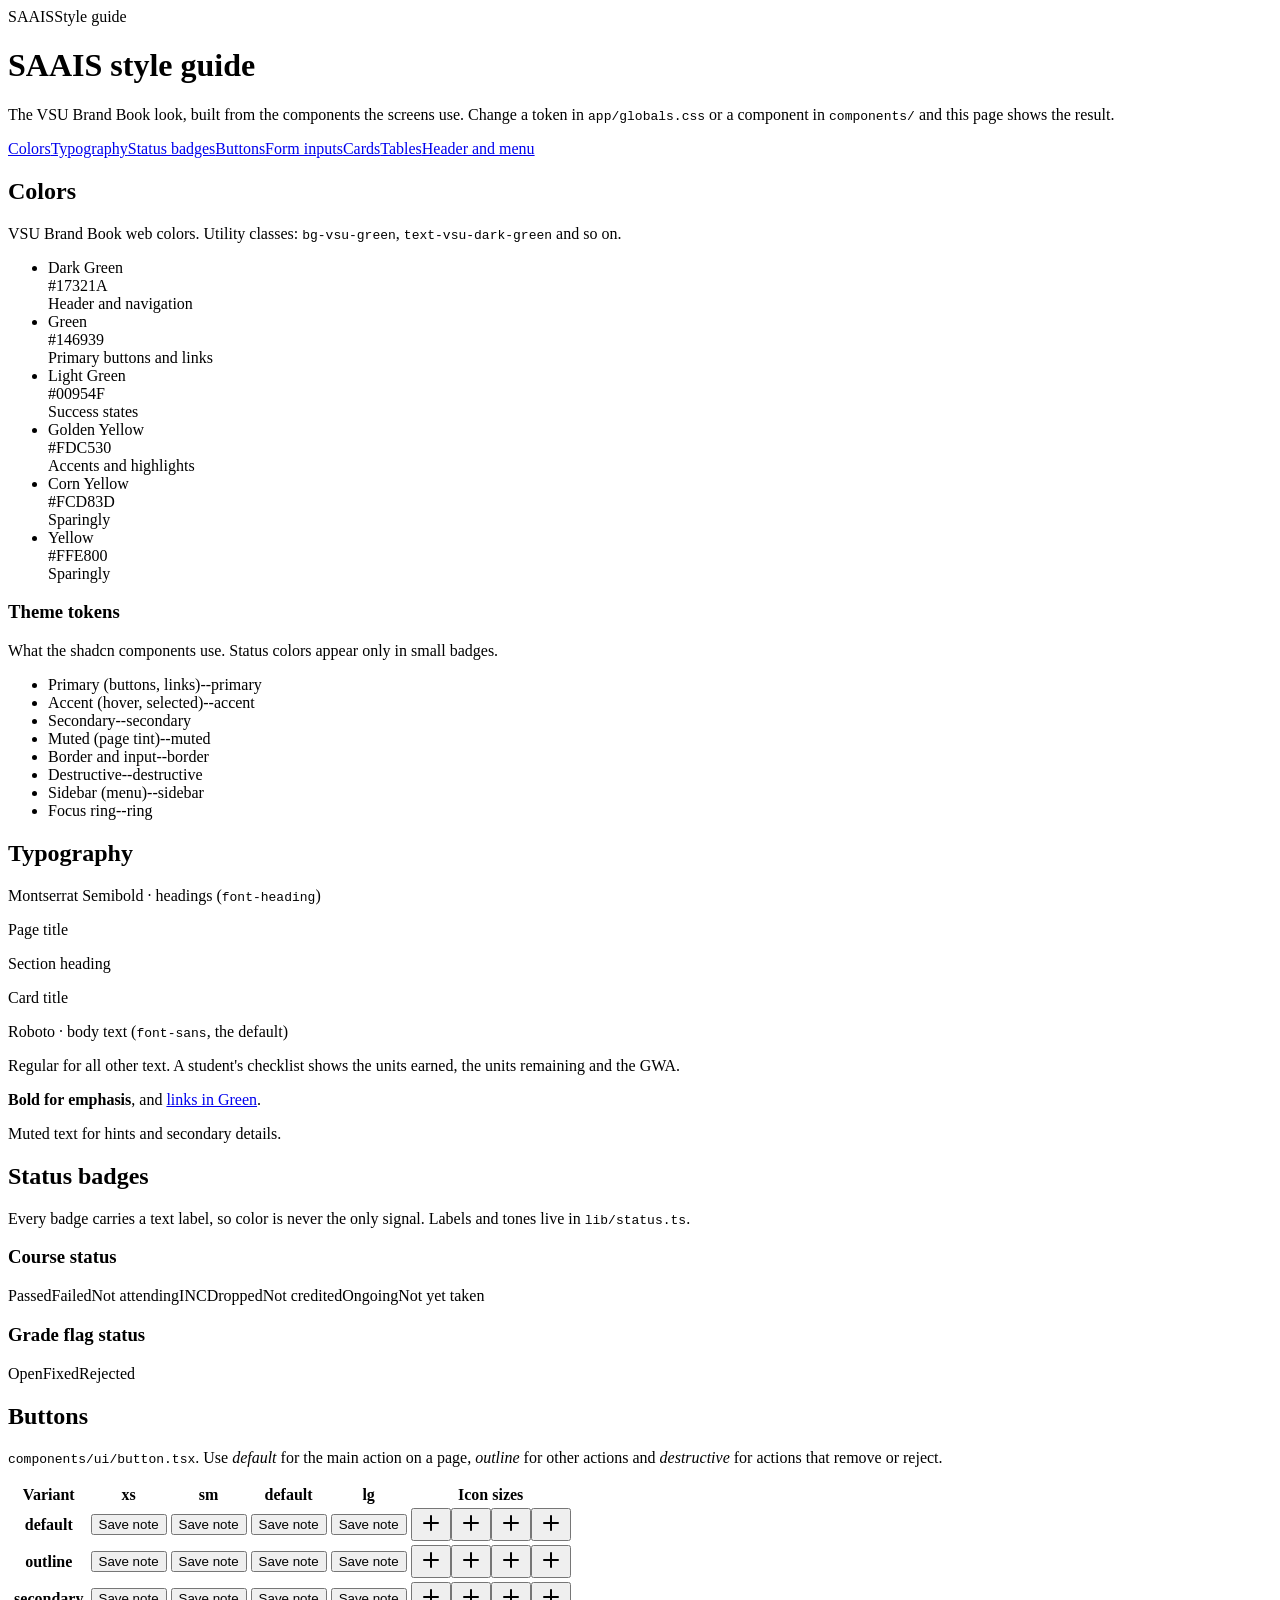
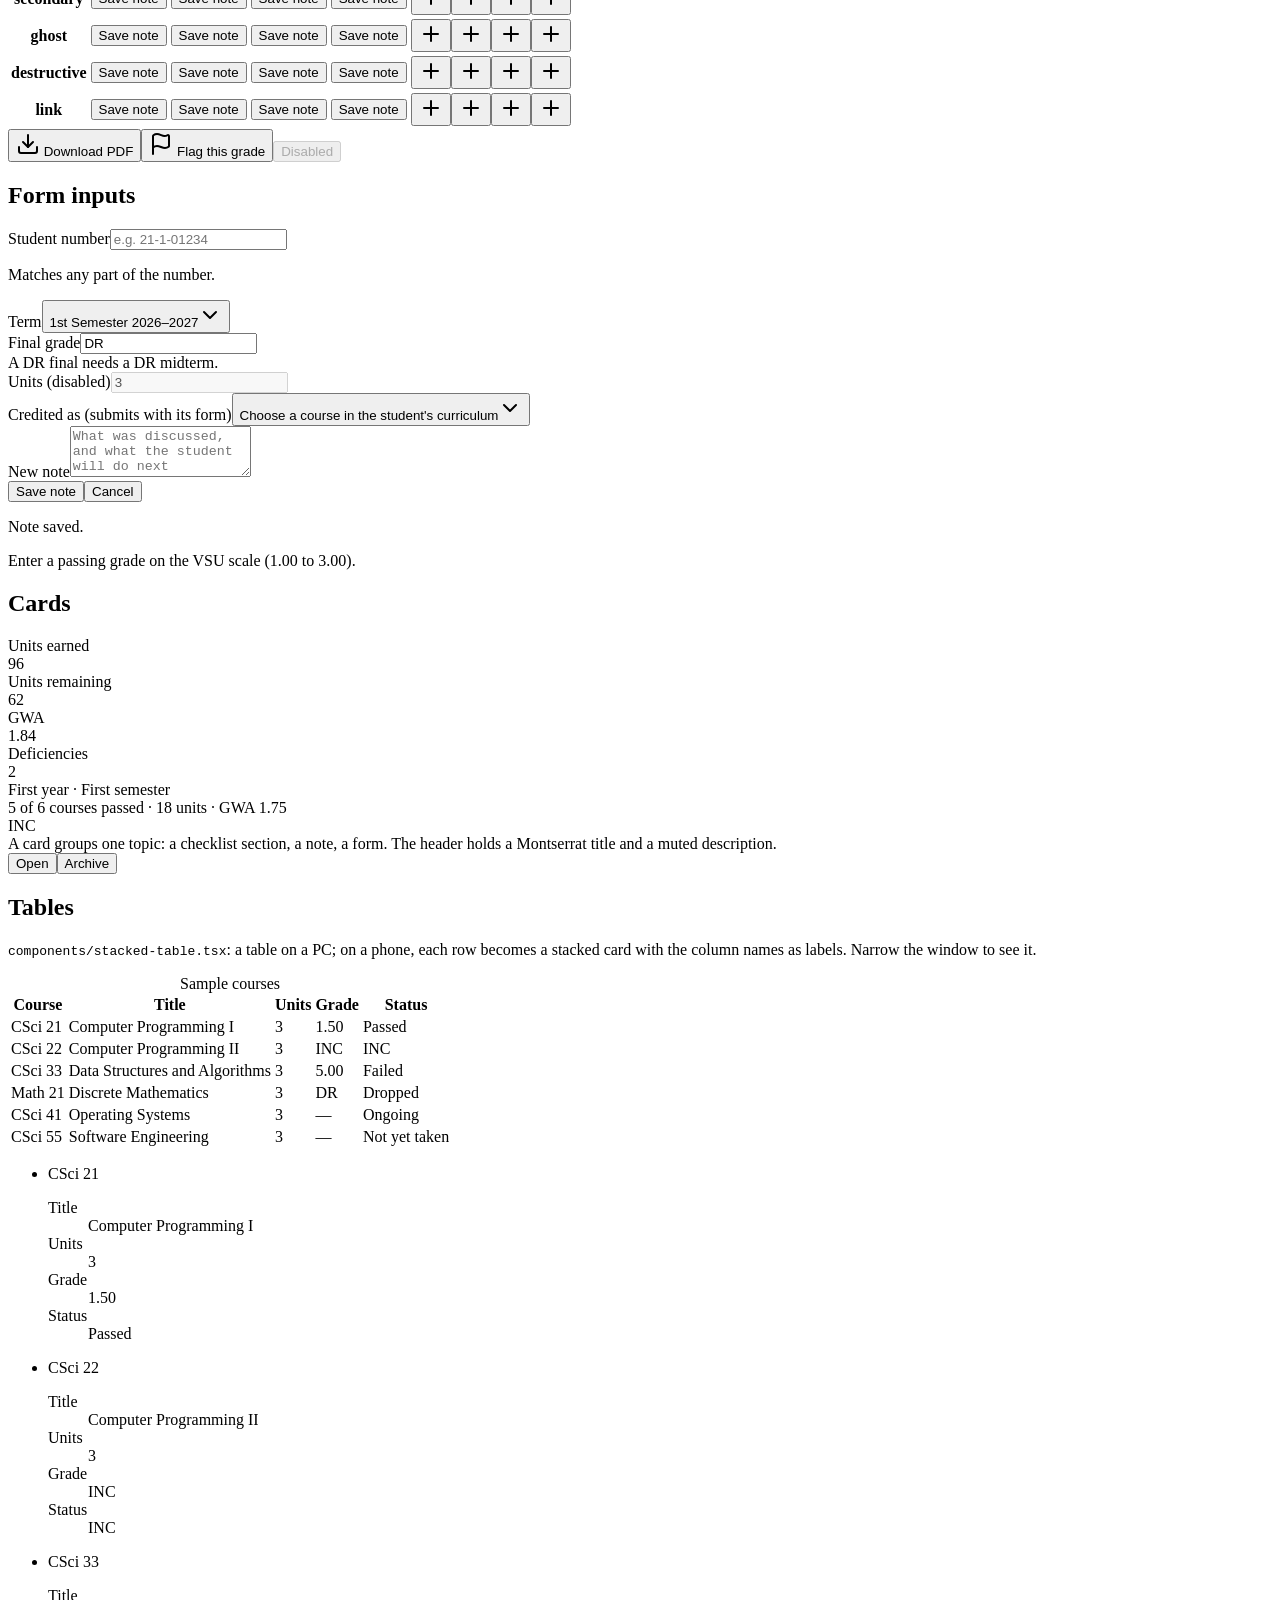
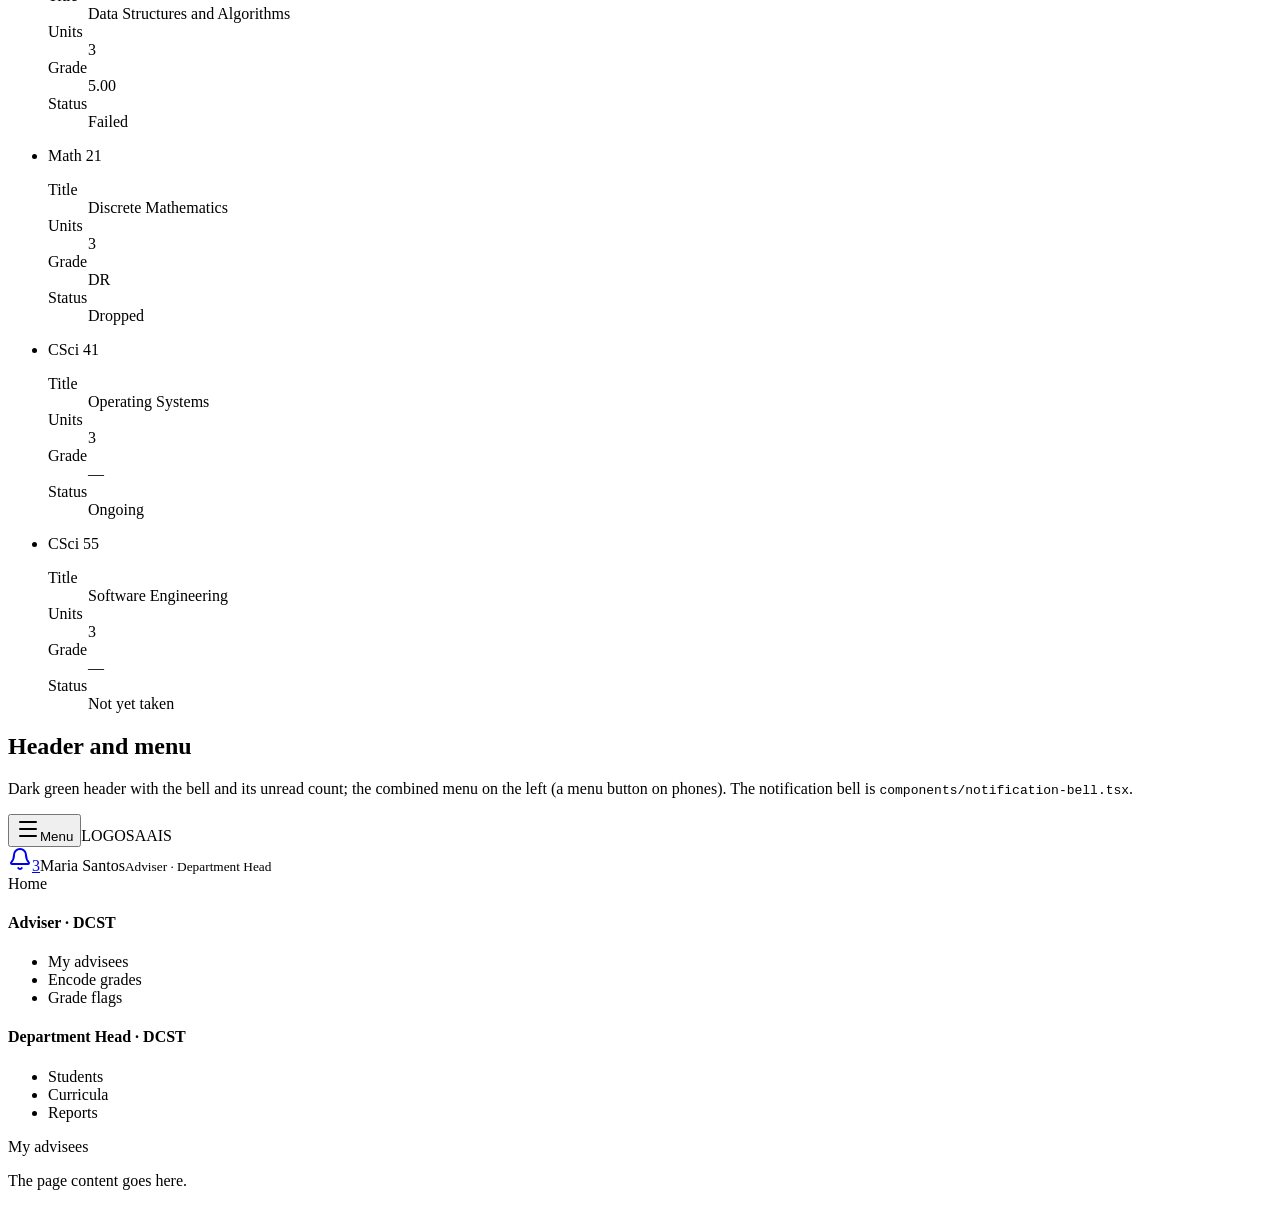
==== designstyle/index.html @ 931080fe "Update the style guide from saais@cbe510d" ====
<!DOCTYPE html><html lang="en" class="_5rWbla_variable Juo16q_variable h-full antialiased"><head><meta charSet="utf-8"/><meta name="viewport" content="width=device-width, initial-scale=1"/><link rel="stylesheet" href="/saais-prototype/designstyle/_next/static/chunks/0fprxvjc46iuq.css" data-precedence="next"/><link rel="preload" as="script" fetchPriority="low" href="/saais-prototype/designstyle/_next/static/chunks/3ua17gqliqt4e.js"/><script src="/saais-prototype/designstyle/_next/static/chunks/1-qqgirn4n1md.js" async=""></script><script src="/saais-prototype/designstyle/_next/static/chunks/2yy67aa5xmkhy.js" async=""></script><script src="/saais-prototype/designstyle/_next/static/chunks/1s37vwjm584j-.js" async=""></script><script src="/saais-prototype/designstyle/_next/static/chunks/2hoi73vy1wqpo.js" async=""></script><script src="/saais-prototype/designstyle/_next/static/chunks/turbopack-2hxf750h7odxb.js" async=""></script><script src="/saais-prototype/designstyle/_next/static/chunks/1tq6ppe__m8m-.js" async=""></script><script src="/saais-prototype/designstyle/_next/static/chunks/1ej9-6hci_n6l.js" async=""></script><script src="/saais-prototype/designstyle/_next/static/chunks/36xnofgbtvijl.js" async=""></script><script src="/saais-prototype/designstyle/_next/static/chunks/0sgth9c1-_i7g.js" async=""></script><meta name="next-size-adjust" content=""/><title>Style guide · SAAIS</title><meta name="description" content="Student Academic Advising Information System, Visayas State University"/><meta name="robots" content="noindex"/><link rel="icon" href="/saais-prototype/designstyle/icon.png?icon.1bzjukf-6fj3n.png" sizes="256x256" type="image/png"/><script src="/saais-prototype/designstyle/_next/static/chunks/0cz1d0mv5g_q7.js" noModule=""></script></head><body class="min-h-full flex flex-col"><div hidden=""><!--$--><!--/$--></div><!--&--><!--&--><div class="flex-1 bg-muted"><header class="bg-vsu-dark-green text-white"><div class="mx-auto flex max-w-6xl flex-wrap items-baseline gap-x-3 px-4 py-3"><span class="font-heading text-lg font-semibold tracking-wide">SAAIS</span><span class="text-sm text-white/75">Style guide</span></div></header><div class="mx-auto max-w-6xl px-4 py-8"><h1 class="text-2xl text-vsu-dark-green">SAAIS style guide</h1><p class="mt-1 max-w-3xl text-muted-foreground">The VSU Brand Book look, built from the components the screens use. Change a token in<!-- --> <code class="text-sm">app/globals.css</code> or a component in<!-- --> <code class="text-sm">components/</code> and this page shows the result.</p><nav aria-label="Style guide sections" class="mt-4 flex flex-wrap gap-2"><a href="#colors" class="rounded-full border bg-background px-3 py-1 text-sm text-primary hover:bg-accent">Colors</a><a href="#typography" class="rounded-full border bg-background px-3 py-1 text-sm text-primary hover:bg-accent">Typography</a><a href="#badges" class="rounded-full border bg-background px-3 py-1 text-sm text-primary hover:bg-accent">Status badges</a><a href="#buttons" class="rounded-full border bg-background px-3 py-1 text-sm text-primary hover:bg-accent">Buttons</a><a href="#forms" class="rounded-full border bg-background px-3 py-1 text-sm text-primary hover:bg-accent">Form inputs</a><a href="#cards" class="rounded-full border bg-background px-3 py-1 text-sm text-primary hover:bg-accent">Cards</a><a href="#tables" class="rounded-full border bg-background px-3 py-1 text-sm text-primary hover:bg-accent">Tables</a><a href="#shell" class="rounded-full border bg-background px-3 py-1 text-sm text-primary hover:bg-accent">Header and menu</a></nav><section id="colors" aria-labelledby="colors-title" class="mt-10 scroll-mt-4"><h2 id="colors-title" class="mb-3 border-b pb-2 text-xl text-vsu-dark-green">Colors</h2><p class="text-sm text-muted-foreground">VSU Brand Book web colors. Utility classes: <code>bg-vsu-green</code>,<!-- --> <code>text-vsu-dark-green</code> and so on.</p><ul class="mt-3 grid grid-cols-2 gap-3 sm:grid-cols-3 lg:grid-cols-6"><li class="overflow-hidden rounded-xl bg-card ring-1 ring-foreground/10"><div class="h-16" style="background:var(--vsu-dark-green)"></div><div class="p-3 text-sm"><div class="font-heading font-semibold">Dark Green</div><div class="font-mono text-xs">#17321A</div><div class="mt-1 text-xs text-muted-foreground">Header and navigation</div></div></li><li class="overflow-hidden rounded-xl bg-card ring-1 ring-foreground/10"><div class="h-16" style="background:var(--vsu-green)"></div><div class="p-3 text-sm"><div class="font-heading font-semibold">Green</div><div class="font-mono text-xs">#146939</div><div class="mt-1 text-xs text-muted-foreground">Primary buttons and links</div></div></li><li class="overflow-hidden rounded-xl bg-card ring-1 ring-foreground/10"><div class="h-16" style="background:var(--vsu-light-green)"></div><div class="p-3 text-sm"><div class="font-heading font-semibold">Light Green</div><div class="font-mono text-xs">#00954F</div><div class="mt-1 text-xs text-muted-foreground">Success states</div></div></li><li class="overflow-hidden rounded-xl bg-card ring-1 ring-foreground/10"><div class="h-16" style="background:var(--vsu-golden-yellow)"></div><div class="p-3 text-sm"><div class="font-heading font-semibold">Golden Yellow</div><div class="font-mono text-xs">#FDC530</div><div class="mt-1 text-xs text-muted-foreground">Accents and highlights</div></div></li><li class="overflow-hidden rounded-xl bg-card ring-1 ring-foreground/10"><div class="h-16" style="background:var(--vsu-corn-yellow)"></div><div class="p-3 text-sm"><div class="font-heading font-semibold">Corn Yellow</div><div class="font-mono text-xs">#FCD83D</div><div class="mt-1 text-xs text-muted-foreground">Sparingly</div></div></li><li class="overflow-hidden rounded-xl bg-card ring-1 ring-foreground/10"><div class="h-16" style="background:var(--vsu-yellow)"></div><div class="p-3 text-sm"><div class="font-heading font-semibold">Yellow</div><div class="font-mono text-xs">#FFE800</div><div class="mt-1 text-xs text-muted-foreground">Sparingly</div></div></li></ul><h3 class="mt-6 text-base">Theme tokens</h3><p class="text-sm text-muted-foreground">What the shadcn components use. Status colors appear only in small badges.</p><ul class="mt-3 grid grid-cols-2 gap-3 sm:grid-cols-4"><li class="flex items-center gap-2 text-sm"><span class="size-8 shrink-0 rounded-lg ring-1 ring-foreground/10 bg-primary"></span><span>Primary (buttons, links)<span class="block font-mono text-xs text-muted-foreground">--<!-- -->primary</span></span></li><li class="flex items-center gap-2 text-sm"><span class="size-8 shrink-0 rounded-lg ring-1 ring-foreground/10 bg-accent"></span><span>Accent (hover, selected)<span class="block font-mono text-xs text-muted-foreground">--<!-- -->accent</span></span></li><li class="flex items-center gap-2 text-sm"><span class="size-8 shrink-0 rounded-lg ring-1 ring-foreground/10 bg-secondary"></span><span>Secondary<span class="block font-mono text-xs text-muted-foreground">--<!-- -->secondary</span></span></li><li class="flex items-center gap-2 text-sm"><span class="size-8 shrink-0 rounded-lg ring-1 ring-foreground/10 bg-muted"></span><span>Muted (page tint)<span class="block font-mono text-xs text-muted-foreground">--<!-- -->muted</span></span></li><li class="flex items-center gap-2 text-sm"><span class="size-8 shrink-0 rounded-lg ring-1 ring-foreground/10 bg-border"></span><span>Border and input<span class="block font-mono text-xs text-muted-foreground">--<!-- -->border</span></span></li><li class="flex items-center gap-2 text-sm"><span class="size-8 shrink-0 rounded-lg ring-1 ring-foreground/10 bg-destructive"></span><span>Destructive<span class="block font-mono text-xs text-muted-foreground">--<!-- -->destructive</span></span></li><li class="flex items-center gap-2 text-sm"><span class="size-8 shrink-0 rounded-lg ring-1 ring-foreground/10 bg-sidebar"></span><span>Sidebar (menu)<span class="block font-mono text-xs text-muted-foreground">--<!-- -->sidebar</span></span></li><li class="flex items-center gap-2 text-sm"><span class="size-8 shrink-0 rounded-lg ring-1 ring-foreground/10 bg-ring"></span><span>Focus ring<span class="block font-mono text-xs text-muted-foreground">--<!-- -->ring</span></span></li></ul></section><section id="typography" aria-labelledby="typography-title" class="mt-10 scroll-mt-4"><h2 id="typography-title" class="mb-3 border-b pb-2 text-xl text-vsu-dark-green">Typography</h2><div class="grid gap-6 md:grid-cols-2"><div><p class="text-xs tracking-wide text-muted-foreground uppercase">Montserrat Semibold · headings (<code>font-heading</code>)</p><p class="mt-2 font-heading text-2xl font-semibold">Page title</p><p class="font-heading text-lg font-semibold">Section heading</p><p class="font-heading text-base font-semibold">Card title</p></div><div><p class="text-xs tracking-wide text-muted-foreground uppercase">Roboto · body text (<code>font-sans</code>, the default)</p><p class="mt-2">Regular for all other text. A student&#x27;s checklist shows the units earned, the units remaining and the GWA.</p><p class="mt-1"><strong>Bold for emphasis</strong>, and <a class="text-primary underline" href="#typography">links in Green</a>.</p><p class="mt-1 text-sm text-muted-foreground">Muted text for hints and secondary details.</p></div></div></section><section id="badges" aria-labelledby="badges-title" class="mt-10 scroll-mt-4"><h2 id="badges-title" class="mb-3 border-b pb-2 text-xl text-vsu-dark-green">Status badges</h2><p class="text-sm text-muted-foreground">Every badge carries a text label, so color is never the only signal. Labels and tones live in<!-- --> <code>lib/status.ts</code>.</p><h3 class="mt-4 text-sm">Course status</h3><div class="mt-2 flex flex-wrap gap-2"><span data-slot="badge" data-variant="success" class="group/badge inline-flex h-5 w-fit shrink-0 items-center justify-center gap-1 overflow-hidden rounded-4xl border border-transparent px-2 py-0.5 text-xs font-medium whitespace-nowrap transition-all focus-visible:border-ring focus-visible:ring-[3px] focus-visible:ring-ring/50 has-data-[icon=inline-end]:pr-1.5 has-data-[icon=inline-start]:pl-1.5 aria-invalid:border-destructive aria-invalid:ring-destructive/20 dark:aria-invalid:ring-destructive/40 [&amp;&gt;svg]:pointer-events-none [&amp;&gt;svg]:size-3! bg-success-muted text-success">Passed</span><span data-slot="badge" data-variant="destructive" class="group/badge inline-flex h-5 w-fit shrink-0 items-center justify-center gap-1 overflow-hidden rounded-4xl border border-transparent px-2 py-0.5 text-xs font-medium whitespace-nowrap transition-all focus-visible:border-ring focus-visible:ring-[3px] has-data-[icon=inline-end]:pr-1.5 has-data-[icon=inline-start]:pl-1.5 aria-invalid:border-destructive aria-invalid:ring-destructive/20 dark:aria-invalid:ring-destructive/40 [&amp;&gt;svg]:pointer-events-none [&amp;&gt;svg]:size-3! bg-destructive/10 text-destructive focus-visible:ring-destructive/20 dark:bg-destructive/20 dark:focus-visible:ring-destructive/40 [a]:hover:bg-destructive/20">Failed</span><span data-slot="badge" data-variant="destructive" class="group/badge inline-flex h-5 w-fit shrink-0 items-center justify-center gap-1 overflow-hidden rounded-4xl border border-transparent px-2 py-0.5 text-xs font-medium whitespace-nowrap transition-all focus-visible:border-ring focus-visible:ring-[3px] has-data-[icon=inline-end]:pr-1.5 has-data-[icon=inline-start]:pl-1.5 aria-invalid:border-destructive aria-invalid:ring-destructive/20 dark:aria-invalid:ring-destructive/40 [&amp;&gt;svg]:pointer-events-none [&amp;&gt;svg]:size-3! bg-destructive/10 text-destructive focus-visible:ring-destructive/20 dark:bg-destructive/20 dark:focus-visible:ring-destructive/40 [a]:hover:bg-destructive/20">Not attending</span><span data-slot="badge" data-variant="warning" class="group/badge inline-flex h-5 w-fit shrink-0 items-center justify-center gap-1 overflow-hidden rounded-4xl border border-transparent px-2 py-0.5 text-xs font-medium whitespace-nowrap transition-all focus-visible:border-ring focus-visible:ring-[3px] focus-visible:ring-ring/50 has-data-[icon=inline-end]:pr-1.5 has-data-[icon=inline-start]:pl-1.5 aria-invalid:border-destructive aria-invalid:ring-destructive/20 dark:aria-invalid:ring-destructive/40 [&amp;&gt;svg]:pointer-events-none [&amp;&gt;svg]:size-3! bg-warning-muted text-warning">INC</span><span data-slot="badge" data-variant="neutral" class="group/badge inline-flex h-5 w-fit shrink-0 items-center justify-center gap-1 overflow-hidden rounded-4xl border border-transparent px-2 py-0.5 text-xs font-medium whitespace-nowrap transition-all focus-visible:border-ring focus-visible:ring-[3px] focus-visible:ring-ring/50 has-data-[icon=inline-end]:pr-1.5 has-data-[icon=inline-start]:pl-1.5 aria-invalid:border-destructive aria-invalid:ring-destructive/20 dark:aria-invalid:ring-destructive/40 [&amp;&gt;svg]:pointer-events-none [&amp;&gt;svg]:size-3! bg-secondary text-muted-foreground">Dropped</span><span data-slot="badge" data-variant="neutral" class="group/badge inline-flex h-5 w-fit shrink-0 items-center justify-center gap-1 overflow-hidden rounded-4xl border border-transparent px-2 py-0.5 text-xs font-medium whitespace-nowrap transition-all focus-visible:border-ring focus-visible:ring-[3px] focus-visible:ring-ring/50 has-data-[icon=inline-end]:pr-1.5 has-data-[icon=inline-start]:pl-1.5 aria-invalid:border-destructive aria-invalid:ring-destructive/20 dark:aria-invalid:ring-destructive/40 [&amp;&gt;svg]:pointer-events-none [&amp;&gt;svg]:size-3! bg-secondary text-muted-foreground">Not credited</span><span data-slot="badge" data-variant="info" class="group/badge inline-flex h-5 w-fit shrink-0 items-center justify-center gap-1 overflow-hidden rounded-4xl border border-transparent px-2 py-0.5 text-xs font-medium whitespace-nowrap transition-all focus-visible:border-ring focus-visible:ring-[3px] focus-visible:ring-ring/50 has-data-[icon=inline-end]:pr-1.5 has-data-[icon=inline-start]:pl-1.5 aria-invalid:border-destructive aria-invalid:ring-destructive/20 dark:aria-invalid:ring-destructive/40 [&amp;&gt;svg]:pointer-events-none [&amp;&gt;svg]:size-3! bg-info-muted text-info">Ongoing</span><span data-slot="badge" data-variant="outline" class="group/badge inline-flex h-5 w-fit shrink-0 items-center justify-center gap-1 overflow-hidden rounded-4xl border px-2 py-0.5 text-xs font-medium whitespace-nowrap transition-all focus-visible:border-ring focus-visible:ring-[3px] focus-visible:ring-ring/50 has-data-[icon=inline-end]:pr-1.5 has-data-[icon=inline-start]:pl-1.5 aria-invalid:border-destructive aria-invalid:ring-destructive/20 dark:aria-invalid:ring-destructive/40 [&amp;&gt;svg]:pointer-events-none [&amp;&gt;svg]:size-3! border-border text-foreground [a]:hover:bg-muted [a]:hover:text-muted-foreground">Not yet taken</span></div><h3 class="mt-4 text-sm">Grade flag status</h3><div class="mt-2 flex flex-wrap gap-2"><span data-slot="badge" data-variant="warning" class="group/badge inline-flex h-5 w-fit shrink-0 items-center justify-center gap-1 overflow-hidden rounded-4xl border border-transparent px-2 py-0.5 text-xs font-medium whitespace-nowrap transition-all focus-visible:border-ring focus-visible:ring-[3px] focus-visible:ring-ring/50 has-data-[icon=inline-end]:pr-1.5 has-data-[icon=inline-start]:pl-1.5 aria-invalid:border-destructive aria-invalid:ring-destructive/20 dark:aria-invalid:ring-destructive/40 [&amp;&gt;svg]:pointer-events-none [&amp;&gt;svg]:size-3! bg-warning-muted text-warning">Open</span><span data-slot="badge" data-variant="success" class="group/badge inline-flex h-5 w-fit shrink-0 items-center justify-center gap-1 overflow-hidden rounded-4xl border border-transparent px-2 py-0.5 text-xs font-medium whitespace-nowrap transition-all focus-visible:border-ring focus-visible:ring-[3px] focus-visible:ring-ring/50 has-data-[icon=inline-end]:pr-1.5 has-data-[icon=inline-start]:pl-1.5 aria-invalid:border-destructive aria-invalid:ring-destructive/20 dark:aria-invalid:ring-destructive/40 [&amp;&gt;svg]:pointer-events-none [&amp;&gt;svg]:size-3! bg-success-muted text-success">Fixed</span><span data-slot="badge" data-variant="neutral" class="group/badge inline-flex h-5 w-fit shrink-0 items-center justify-center gap-1 overflow-hidden rounded-4xl border border-transparent px-2 py-0.5 text-xs font-medium whitespace-nowrap transition-all focus-visible:border-ring focus-visible:ring-[3px] focus-visible:ring-ring/50 has-data-[icon=inline-end]:pr-1.5 has-data-[icon=inline-start]:pl-1.5 aria-invalid:border-destructive aria-invalid:ring-destructive/20 dark:aria-invalid:ring-destructive/40 [&amp;&gt;svg]:pointer-events-none [&amp;&gt;svg]:size-3! bg-secondary text-muted-foreground">Rejected</span></div></section><section id="buttons" aria-labelledby="buttons-title" class="mt-10 scroll-mt-4"><h2 id="buttons-title" class="mb-3 border-b pb-2 text-xl text-vsu-dark-green">Buttons</h2><p class="text-sm text-muted-foreground"><code>components/ui/button.tsx</code>. Use <em>default</em> for the main action on a page,<!-- --> <em>outline</em> for other actions and <em>destructive</em> for actions that remove or reject.</p><div class="mt-3 overflow-x-auto"><table class="text-sm"><thead><tr><th class="pr-4 pb-2 text-left text-xs font-medium text-muted-foreground uppercase">Variant</th><th class="px-2 pb-2 text-left text-xs font-medium text-muted-foreground uppercase">xs</th><th class="px-2 pb-2 text-left text-xs font-medium text-muted-foreground uppercase">sm</th><th class="px-2 pb-2 text-left text-xs font-medium text-muted-foreground uppercase">default</th><th class="px-2 pb-2 text-left text-xs font-medium text-muted-foreground uppercase">lg</th><th class="px-2 pb-2 text-left text-xs font-medium text-muted-foreground uppercase">Icon sizes</th></tr></thead><tbody><tr><th scope="row" class="pr-4 py-1.5 text-left font-mono text-xs font-normal">default</th><td class="px-2 py-1.5"><button type="button" tabindex="0" data-slot="button" class="group/button inline-flex shrink-0 items-center justify-center border border-transparent bg-clip-padding font-medium whitespace-nowrap transition-all outline-none select-none focus-visible:border-ring focus-visible:ring-3 focus-visible:ring-ring/50 active:not-aria-[haspopup]:translate-y-px disabled:pointer-events-none disabled:opacity-50 aria-invalid:border-destructive aria-invalid:ring-3 aria-invalid:ring-destructive/20 dark:aria-invalid:border-destructive/50 dark:aria-invalid:ring-destructive/40 [&amp;_svg]:pointer-events-none [&amp;_svg]:shrink-0 bg-primary text-primary-foreground hover:bg-primary/80 h-6 gap-1 rounded-[min(var(--radius-md),10px)] px-2 text-xs in-data-[slot=button-group]:rounded-lg has-data-[icon=inline-end]:pr-1.5 has-data-[icon=inline-start]:pl-1.5 [&amp;_svg:not([class*=&#x27;size-&#x27;])]:size-3">Save note</button></td><td class="px-2 py-1.5"><button type="button" tabindex="0" data-slot="button" class="group/button inline-flex shrink-0 items-center justify-center border border-transparent bg-clip-padding font-medium whitespace-nowrap transition-all outline-none select-none focus-visible:border-ring focus-visible:ring-3 focus-visible:ring-ring/50 active:not-aria-[haspopup]:translate-y-px disabled:pointer-events-none disabled:opacity-50 aria-invalid:border-destructive aria-invalid:ring-3 aria-invalid:ring-destructive/20 dark:aria-invalid:border-destructive/50 dark:aria-invalid:ring-destructive/40 [&amp;_svg]:pointer-events-none [&amp;_svg]:shrink-0 bg-primary text-primary-foreground hover:bg-primary/80 h-7 gap-1 rounded-[min(var(--radius-md),12px)] px-2.5 text-[0.8rem] in-data-[slot=button-group]:rounded-lg has-data-[icon=inline-end]:pr-1.5 has-data-[icon=inline-start]:pl-1.5 [&amp;_svg:not([class*=&#x27;size-&#x27;])]:size-3.5">Save note</button></td><td class="px-2 py-1.5"><button type="button" tabindex="0" data-slot="button" class="group/button inline-flex shrink-0 items-center justify-center rounded-lg border border-transparent bg-clip-padding text-sm font-medium whitespace-nowrap transition-all outline-none select-none focus-visible:border-ring focus-visible:ring-3 focus-visible:ring-ring/50 active:not-aria-[haspopup]:translate-y-px disabled:pointer-events-none disabled:opacity-50 aria-invalid:border-destructive aria-invalid:ring-3 aria-invalid:ring-destructive/20 dark:aria-invalid:border-destructive/50 dark:aria-invalid:ring-destructive/40 [&amp;_svg]:pointer-events-none [&amp;_svg]:shrink-0 [&amp;_svg:not([class*=&#x27;size-&#x27;])]:size-4 bg-primary text-primary-foreground hover:bg-primary/80 h-8 gap-1.5 px-2.5 has-data-[icon=inline-end]:pr-2 has-data-[icon=inline-start]:pl-2">Save note</button></td><td class="px-2 py-1.5"><button type="button" tabindex="0" data-slot="button" class="group/button inline-flex shrink-0 items-center justify-center rounded-lg border border-transparent bg-clip-padding text-sm font-medium whitespace-nowrap transition-all outline-none select-none focus-visible:border-ring focus-visible:ring-3 focus-visible:ring-ring/50 active:not-aria-[haspopup]:translate-y-px disabled:pointer-events-none disabled:opacity-50 aria-invalid:border-destructive aria-invalid:ring-3 aria-invalid:ring-destructive/20 dark:aria-invalid:border-destructive/50 dark:aria-invalid:ring-destructive/40 [&amp;_svg]:pointer-events-none [&amp;_svg]:shrink-0 [&amp;_svg:not([class*=&#x27;size-&#x27;])]:size-4 bg-primary text-primary-foreground hover:bg-primary/80 h-9 gap-1.5 px-2.5 has-data-[icon=inline-end]:pr-2 has-data-[icon=inline-start]:pl-2">Save note</button></td><td class="px-2 py-1.5"><div class="flex items-center gap-2"><button type="button" tabindex="0" data-slot="button" aria-label="Add (icon-xs)" class="group/button inline-flex shrink-0 items-center justify-center border border-transparent bg-clip-padding text-sm font-medium whitespace-nowrap transition-all outline-none select-none focus-visible:border-ring focus-visible:ring-3 focus-visible:ring-ring/50 active:not-aria-[haspopup]:translate-y-px disabled:pointer-events-none disabled:opacity-50 aria-invalid:border-destructive aria-invalid:ring-3 aria-invalid:ring-destructive/20 dark:aria-invalid:border-destructive/50 dark:aria-invalid:ring-destructive/40 [&amp;_svg]:pointer-events-none [&amp;_svg]:shrink-0 bg-primary text-primary-foreground hover:bg-primary/80 size-6 rounded-[min(var(--radius-md),10px)] in-data-[slot=button-group]:rounded-lg [&amp;_svg:not([class*=&#x27;size-&#x27;])]:size-3"><svg xmlns="http://www.w3.org/2000/svg" width="24" height="24" viewBox="0 0 24 24" fill="none" stroke="currentColor" stroke-width="2" stroke-linecap="round" stroke-linejoin="round" class="lucide lucide-plus" aria-hidden="true"><path d="M5 12h14"></path><path d="M12 5v14"></path></svg></button><button type="button" tabindex="0" data-slot="button" aria-label="Add (icon-sm)" class="group/button inline-flex shrink-0 items-center justify-center border border-transparent bg-clip-padding text-sm font-medium whitespace-nowrap transition-all outline-none select-none focus-visible:border-ring focus-visible:ring-3 focus-visible:ring-ring/50 active:not-aria-[haspopup]:translate-y-px disabled:pointer-events-none disabled:opacity-50 aria-invalid:border-destructive aria-invalid:ring-3 aria-invalid:ring-destructive/20 dark:aria-invalid:border-destructive/50 dark:aria-invalid:ring-destructive/40 [&amp;_svg]:pointer-events-none [&amp;_svg]:shrink-0 [&amp;_svg:not([class*=&#x27;size-&#x27;])]:size-4 bg-primary text-primary-foreground hover:bg-primary/80 size-7 rounded-[min(var(--radius-md),12px)] in-data-[slot=button-group]:rounded-lg"><svg xmlns="http://www.w3.org/2000/svg" width="24" height="24" viewBox="0 0 24 24" fill="none" stroke="currentColor" stroke-width="2" stroke-linecap="round" stroke-linejoin="round" class="lucide lucide-plus" aria-hidden="true"><path d="M5 12h14"></path><path d="M12 5v14"></path></svg></button><button type="button" tabindex="0" data-slot="button" aria-label="Add (icon)" class="group/button inline-flex shrink-0 items-center justify-center rounded-lg border border-transparent bg-clip-padding text-sm font-medium whitespace-nowrap transition-all outline-none select-none focus-visible:border-ring focus-visible:ring-3 focus-visible:ring-ring/50 active:not-aria-[haspopup]:translate-y-px disabled:pointer-events-none disabled:opacity-50 aria-invalid:border-destructive aria-invalid:ring-3 aria-invalid:ring-destructive/20 dark:aria-invalid:border-destructive/50 dark:aria-invalid:ring-destructive/40 [&amp;_svg]:pointer-events-none [&amp;_svg]:shrink-0 [&amp;_svg:not([class*=&#x27;size-&#x27;])]:size-4 bg-primary text-primary-foreground hover:bg-primary/80 size-8"><svg xmlns="http://www.w3.org/2000/svg" width="24" height="24" viewBox="0 0 24 24" fill="none" stroke="currentColor" stroke-width="2" stroke-linecap="round" stroke-linejoin="round" class="lucide lucide-plus" aria-hidden="true"><path d="M5 12h14"></path><path d="M12 5v14"></path></svg></button><button type="button" tabindex="0" data-slot="button" aria-label="Add (icon-lg)" class="group/button inline-flex shrink-0 items-center justify-center rounded-lg border border-transparent bg-clip-padding text-sm font-medium whitespace-nowrap transition-all outline-none select-none focus-visible:border-ring focus-visible:ring-3 focus-visible:ring-ring/50 active:not-aria-[haspopup]:translate-y-px disabled:pointer-events-none disabled:opacity-50 aria-invalid:border-destructive aria-invalid:ring-3 aria-invalid:ring-destructive/20 dark:aria-invalid:border-destructive/50 dark:aria-invalid:ring-destructive/40 [&amp;_svg]:pointer-events-none [&amp;_svg]:shrink-0 [&amp;_svg:not([class*=&#x27;size-&#x27;])]:size-4 bg-primary text-primary-foreground hover:bg-primary/80 size-9"><svg xmlns="http://www.w3.org/2000/svg" width="24" height="24" viewBox="0 0 24 24" fill="none" stroke="currentColor" stroke-width="2" stroke-linecap="round" stroke-linejoin="round" class="lucide lucide-plus" aria-hidden="true"><path d="M5 12h14"></path><path d="M12 5v14"></path></svg></button></div></td></tr><tr><th scope="row" class="pr-4 py-1.5 text-left font-mono text-xs font-normal">outline</th><td class="px-2 py-1.5"><button type="button" tabindex="0" data-slot="button" class="group/button inline-flex shrink-0 items-center justify-center border bg-clip-padding font-medium whitespace-nowrap transition-all outline-none select-none focus-visible:border-ring focus-visible:ring-3 focus-visible:ring-ring/50 active:not-aria-[haspopup]:translate-y-px disabled:pointer-events-none disabled:opacity-50 aria-invalid:border-destructive aria-invalid:ring-3 aria-invalid:ring-destructive/20 dark:aria-invalid:border-destructive/50 dark:aria-invalid:ring-destructive/40 [&amp;_svg]:pointer-events-none [&amp;_svg]:shrink-0 border-border bg-background hover:bg-muted hover:text-foreground aria-expanded:bg-muted aria-expanded:text-foreground dark:border-input dark:bg-input/30 dark:hover:bg-input/50 h-6 gap-1 rounded-[min(var(--radius-md),10px)] px-2 text-xs in-data-[slot=button-group]:rounded-lg has-data-[icon=inline-end]:pr-1.5 has-data-[icon=inline-start]:pl-1.5 [&amp;_svg:not([class*=&#x27;size-&#x27;])]:size-3">Save note</button></td><td class="px-2 py-1.5"><button type="button" tabindex="0" data-slot="button" class="group/button inline-flex shrink-0 items-center justify-center border bg-clip-padding font-medium whitespace-nowrap transition-all outline-none select-none focus-visible:border-ring focus-visible:ring-3 focus-visible:ring-ring/50 active:not-aria-[haspopup]:translate-y-px disabled:pointer-events-none disabled:opacity-50 aria-invalid:border-destructive aria-invalid:ring-3 aria-invalid:ring-destructive/20 dark:aria-invalid:border-destructive/50 dark:aria-invalid:ring-destructive/40 [&amp;_svg]:pointer-events-none [&amp;_svg]:shrink-0 border-border bg-background hover:bg-muted hover:text-foreground aria-expanded:bg-muted aria-expanded:text-foreground dark:border-input dark:bg-input/30 dark:hover:bg-input/50 h-7 gap-1 rounded-[min(var(--radius-md),12px)] px-2.5 text-[0.8rem] in-data-[slot=button-group]:rounded-lg has-data-[icon=inline-end]:pr-1.5 has-data-[icon=inline-start]:pl-1.5 [&amp;_svg:not([class*=&#x27;size-&#x27;])]:size-3.5">Save note</button></td><td class="px-2 py-1.5"><button type="button" tabindex="0" data-slot="button" class="group/button inline-flex shrink-0 items-center justify-center rounded-lg border bg-clip-padding text-sm font-medium whitespace-nowrap transition-all outline-none select-none focus-visible:border-ring focus-visible:ring-3 focus-visible:ring-ring/50 active:not-aria-[haspopup]:translate-y-px disabled:pointer-events-none disabled:opacity-50 aria-invalid:border-destructive aria-invalid:ring-3 aria-invalid:ring-destructive/20 dark:aria-invalid:border-destructive/50 dark:aria-invalid:ring-destructive/40 [&amp;_svg]:pointer-events-none [&amp;_svg]:shrink-0 [&amp;_svg:not([class*=&#x27;size-&#x27;])]:size-4 border-border bg-background hover:bg-muted hover:text-foreground aria-expanded:bg-muted aria-expanded:text-foreground dark:border-input dark:bg-input/30 dark:hover:bg-input/50 h-8 gap-1.5 px-2.5 has-data-[icon=inline-end]:pr-2 has-data-[icon=inline-start]:pl-2">Save note</button></td><td class="px-2 py-1.5"><button type="button" tabindex="0" data-slot="button" class="group/button inline-flex shrink-0 items-center justify-center rounded-lg border bg-clip-padding text-sm font-medium whitespace-nowrap transition-all outline-none select-none focus-visible:border-ring focus-visible:ring-3 focus-visible:ring-ring/50 active:not-aria-[haspopup]:translate-y-px disabled:pointer-events-none disabled:opacity-50 aria-invalid:border-destructive aria-invalid:ring-3 aria-invalid:ring-destructive/20 dark:aria-invalid:border-destructive/50 dark:aria-invalid:ring-destructive/40 [&amp;_svg]:pointer-events-none [&amp;_svg]:shrink-0 [&amp;_svg:not([class*=&#x27;size-&#x27;])]:size-4 border-border bg-background hover:bg-muted hover:text-foreground aria-expanded:bg-muted aria-expanded:text-foreground dark:border-input dark:bg-input/30 dark:hover:bg-input/50 h-9 gap-1.5 px-2.5 has-data-[icon=inline-end]:pr-2 has-data-[icon=inline-start]:pl-2">Save note</button></td><td class="px-2 py-1.5"><div class="flex items-center gap-2"><button type="button" tabindex="0" data-slot="button" aria-label="Add (icon-xs)" class="group/button inline-flex shrink-0 items-center justify-center border bg-clip-padding text-sm font-medium whitespace-nowrap transition-all outline-none select-none focus-visible:border-ring focus-visible:ring-3 focus-visible:ring-ring/50 active:not-aria-[haspopup]:translate-y-px disabled:pointer-events-none disabled:opacity-50 aria-invalid:border-destructive aria-invalid:ring-3 aria-invalid:ring-destructive/20 dark:aria-invalid:border-destructive/50 dark:aria-invalid:ring-destructive/40 [&amp;_svg]:pointer-events-none [&amp;_svg]:shrink-0 border-border bg-background hover:bg-muted hover:text-foreground aria-expanded:bg-muted aria-expanded:text-foreground dark:border-input dark:bg-input/30 dark:hover:bg-input/50 size-6 rounded-[min(var(--radius-md),10px)] in-data-[slot=button-group]:rounded-lg [&amp;_svg:not([class*=&#x27;size-&#x27;])]:size-3"><svg xmlns="http://www.w3.org/2000/svg" width="24" height="24" viewBox="0 0 24 24" fill="none" stroke="currentColor" stroke-width="2" stroke-linecap="round" stroke-linejoin="round" class="lucide lucide-plus" aria-hidden="true"><path d="M5 12h14"></path><path d="M12 5v14"></path></svg></button><button type="button" tabindex="0" data-slot="button" aria-label="Add (icon-sm)" class="group/button inline-flex shrink-0 items-center justify-center border bg-clip-padding text-sm font-medium whitespace-nowrap transition-all outline-none select-none focus-visible:border-ring focus-visible:ring-3 focus-visible:ring-ring/50 active:not-aria-[haspopup]:translate-y-px disabled:pointer-events-none disabled:opacity-50 aria-invalid:border-destructive aria-invalid:ring-3 aria-invalid:ring-destructive/20 dark:aria-invalid:border-destructive/50 dark:aria-invalid:ring-destructive/40 [&amp;_svg]:pointer-events-none [&amp;_svg]:shrink-0 [&amp;_svg:not([class*=&#x27;size-&#x27;])]:size-4 border-border bg-background hover:bg-muted hover:text-foreground aria-expanded:bg-muted aria-expanded:text-foreground dark:border-input dark:bg-input/30 dark:hover:bg-input/50 size-7 rounded-[min(var(--radius-md),12px)] in-data-[slot=button-group]:rounded-lg"><svg xmlns="http://www.w3.org/2000/svg" width="24" height="24" viewBox="0 0 24 24" fill="none" stroke="currentColor" stroke-width="2" stroke-linecap="round" stroke-linejoin="round" class="lucide lucide-plus" aria-hidden="true"><path d="M5 12h14"></path><path d="M12 5v14"></path></svg></button><button type="button" tabindex="0" data-slot="button" aria-label="Add (icon)" class="group/button inline-flex shrink-0 items-center justify-center rounded-lg border bg-clip-padding text-sm font-medium whitespace-nowrap transition-all outline-none select-none focus-visible:border-ring focus-visible:ring-3 focus-visible:ring-ring/50 active:not-aria-[haspopup]:translate-y-px disabled:pointer-events-none disabled:opacity-50 aria-invalid:border-destructive aria-invalid:ring-3 aria-invalid:ring-destructive/20 dark:aria-invalid:border-destructive/50 dark:aria-invalid:ring-destructive/40 [&amp;_svg]:pointer-events-none [&amp;_svg]:shrink-0 [&amp;_svg:not([class*=&#x27;size-&#x27;])]:size-4 border-border bg-background hover:bg-muted hover:text-foreground aria-expanded:bg-muted aria-expanded:text-foreground dark:border-input dark:bg-input/30 dark:hover:bg-input/50 size-8"><svg xmlns="http://www.w3.org/2000/svg" width="24" height="24" viewBox="0 0 24 24" fill="none" stroke="currentColor" stroke-width="2" stroke-linecap="round" stroke-linejoin="round" class="lucide lucide-plus" aria-hidden="true"><path d="M5 12h14"></path><path d="M12 5v14"></path></svg></button><button type="button" tabindex="0" data-slot="button" aria-label="Add (icon-lg)" class="group/button inline-flex shrink-0 items-center justify-center rounded-lg border bg-clip-padding text-sm font-medium whitespace-nowrap transition-all outline-none select-none focus-visible:border-ring focus-visible:ring-3 focus-visible:ring-ring/50 active:not-aria-[haspopup]:translate-y-px disabled:pointer-events-none disabled:opacity-50 aria-invalid:border-destructive aria-invalid:ring-3 aria-invalid:ring-destructive/20 dark:aria-invalid:border-destructive/50 dark:aria-invalid:ring-destructive/40 [&amp;_svg]:pointer-events-none [&amp;_svg]:shrink-0 [&amp;_svg:not([class*=&#x27;size-&#x27;])]:size-4 border-border bg-background hover:bg-muted hover:text-foreground aria-expanded:bg-muted aria-expanded:text-foreground dark:border-input dark:bg-input/30 dark:hover:bg-input/50 size-9"><svg xmlns="http://www.w3.org/2000/svg" width="24" height="24" viewBox="0 0 24 24" fill="none" stroke="currentColor" stroke-width="2" stroke-linecap="round" stroke-linejoin="round" class="lucide lucide-plus" aria-hidden="true"><path d="M5 12h14"></path><path d="M12 5v14"></path></svg></button></div></td></tr><tr><th scope="row" class="pr-4 py-1.5 text-left font-mono text-xs font-normal">secondary</th><td class="px-2 py-1.5"><button type="button" tabindex="0" data-slot="button" class="group/button inline-flex shrink-0 items-center justify-center border border-transparent bg-clip-padding font-medium whitespace-nowrap transition-all outline-none select-none focus-visible:border-ring focus-visible:ring-3 focus-visible:ring-ring/50 active:not-aria-[haspopup]:translate-y-px disabled:pointer-events-none disabled:opacity-50 aria-invalid:border-destructive aria-invalid:ring-3 aria-invalid:ring-destructive/20 dark:aria-invalid:border-destructive/50 dark:aria-invalid:ring-destructive/40 [&amp;_svg]:pointer-events-none [&amp;_svg]:shrink-0 bg-secondary text-secondary-foreground hover:bg-[color-mix(in_oklch,var(--secondary),var(--foreground)_5%)] aria-expanded:bg-secondary aria-expanded:text-secondary-foreground h-6 gap-1 rounded-[min(var(--radius-md),10px)] px-2 text-xs in-data-[slot=button-group]:rounded-lg has-data-[icon=inline-end]:pr-1.5 has-data-[icon=inline-start]:pl-1.5 [&amp;_svg:not([class*=&#x27;size-&#x27;])]:size-3">Save note</button></td><td class="px-2 py-1.5"><button type="button" tabindex="0" data-slot="button" class="group/button inline-flex shrink-0 items-center justify-center border border-transparent bg-clip-padding font-medium whitespace-nowrap transition-all outline-none select-none focus-visible:border-ring focus-visible:ring-3 focus-visible:ring-ring/50 active:not-aria-[haspopup]:translate-y-px disabled:pointer-events-none disabled:opacity-50 aria-invalid:border-destructive aria-invalid:ring-3 aria-invalid:ring-destructive/20 dark:aria-invalid:border-destructive/50 dark:aria-invalid:ring-destructive/40 [&amp;_svg]:pointer-events-none [&amp;_svg]:shrink-0 bg-secondary text-secondary-foreground hover:bg-[color-mix(in_oklch,var(--secondary),var(--foreground)_5%)] aria-expanded:bg-secondary aria-expanded:text-secondary-foreground h-7 gap-1 rounded-[min(var(--radius-md),12px)] px-2.5 text-[0.8rem] in-data-[slot=button-group]:rounded-lg has-data-[icon=inline-end]:pr-1.5 has-data-[icon=inline-start]:pl-1.5 [&amp;_svg:not([class*=&#x27;size-&#x27;])]:size-3.5">Save note</button></td><td class="px-2 py-1.5"><button type="button" tabindex="0" data-slot="button" class="group/button inline-flex shrink-0 items-center justify-center rounded-lg border border-transparent bg-clip-padding text-sm font-medium whitespace-nowrap transition-all outline-none select-none focus-visible:border-ring focus-visible:ring-3 focus-visible:ring-ring/50 active:not-aria-[haspopup]:translate-y-px disabled:pointer-events-none disabled:opacity-50 aria-invalid:border-destructive aria-invalid:ring-3 aria-invalid:ring-destructive/20 dark:aria-invalid:border-destructive/50 dark:aria-invalid:ring-destructive/40 [&amp;_svg]:pointer-events-none [&amp;_svg]:shrink-0 [&amp;_svg:not([class*=&#x27;size-&#x27;])]:size-4 bg-secondary text-secondary-foreground hover:bg-[color-mix(in_oklch,var(--secondary),var(--foreground)_5%)] aria-expanded:bg-secondary aria-expanded:text-secondary-foreground h-8 gap-1.5 px-2.5 has-data-[icon=inline-end]:pr-2 has-data-[icon=inline-start]:pl-2">Save note</button></td><td class="px-2 py-1.5"><button type="button" tabindex="0" data-slot="button" class="group/button inline-flex shrink-0 items-center justify-center rounded-lg border border-transparent bg-clip-padding text-sm font-medium whitespace-nowrap transition-all outline-none select-none focus-visible:border-ring focus-visible:ring-3 focus-visible:ring-ring/50 active:not-aria-[haspopup]:translate-y-px disabled:pointer-events-none disabled:opacity-50 aria-invalid:border-destructive aria-invalid:ring-3 aria-invalid:ring-destructive/20 dark:aria-invalid:border-destructive/50 dark:aria-invalid:ring-destructive/40 [&amp;_svg]:pointer-events-none [&amp;_svg]:shrink-0 [&amp;_svg:not([class*=&#x27;size-&#x27;])]:size-4 bg-secondary text-secondary-foreground hover:bg-[color-mix(in_oklch,var(--secondary),var(--foreground)_5%)] aria-expanded:bg-secondary aria-expanded:text-secondary-foreground h-9 gap-1.5 px-2.5 has-data-[icon=inline-end]:pr-2 has-data-[icon=inline-start]:pl-2">Save note</button></td><td class="px-2 py-1.5"><div class="flex items-center gap-2"><button type="button" tabindex="0" data-slot="button" aria-label="Add (icon-xs)" class="group/button inline-flex shrink-0 items-center justify-center border border-transparent bg-clip-padding text-sm font-medium whitespace-nowrap transition-all outline-none select-none focus-visible:border-ring focus-visible:ring-3 focus-visible:ring-ring/50 active:not-aria-[haspopup]:translate-y-px disabled:pointer-events-none disabled:opacity-50 aria-invalid:border-destructive aria-invalid:ring-3 aria-invalid:ring-destructive/20 dark:aria-invalid:border-destructive/50 dark:aria-invalid:ring-destructive/40 [&amp;_svg]:pointer-events-none [&amp;_svg]:shrink-0 bg-secondary text-secondary-foreground hover:bg-[color-mix(in_oklch,var(--secondary),var(--foreground)_5%)] aria-expanded:bg-secondary aria-expanded:text-secondary-foreground size-6 rounded-[min(var(--radius-md),10px)] in-data-[slot=button-group]:rounded-lg [&amp;_svg:not([class*=&#x27;size-&#x27;])]:size-3"><svg xmlns="http://www.w3.org/2000/svg" width="24" height="24" viewBox="0 0 24 24" fill="none" stroke="currentColor" stroke-width="2" stroke-linecap="round" stroke-linejoin="round" class="lucide lucide-plus" aria-hidden="true"><path d="M5 12h14"></path><path d="M12 5v14"></path></svg></button><button type="button" tabindex="0" data-slot="button" aria-label="Add (icon-sm)" class="group/button inline-flex shrink-0 items-center justify-center border border-transparent bg-clip-padding text-sm font-medium whitespace-nowrap transition-all outline-none select-none focus-visible:border-ring focus-visible:ring-3 focus-visible:ring-ring/50 active:not-aria-[haspopup]:translate-y-px disabled:pointer-events-none disabled:opacity-50 aria-invalid:border-destructive aria-invalid:ring-3 aria-invalid:ring-destructive/20 dark:aria-invalid:border-destructive/50 dark:aria-invalid:ring-destructive/40 [&amp;_svg]:pointer-events-none [&amp;_svg]:shrink-0 [&amp;_svg:not([class*=&#x27;size-&#x27;])]:size-4 bg-secondary text-secondary-foreground hover:bg-[color-mix(in_oklch,var(--secondary),var(--foreground)_5%)] aria-expanded:bg-secondary aria-expanded:text-secondary-foreground size-7 rounded-[min(var(--radius-md),12px)] in-data-[slot=button-group]:rounded-lg"><svg xmlns="http://www.w3.org/2000/svg" width="24" height="24" viewBox="0 0 24 24" fill="none" stroke="currentColor" stroke-width="2" stroke-linecap="round" stroke-linejoin="round" class="lucide lucide-plus" aria-hidden="true"><path d="M5 12h14"></path><path d="M12 5v14"></path></svg></button><button type="button" tabindex="0" data-slot="button" aria-label="Add (icon)" class="group/button inline-flex shrink-0 items-center justify-center rounded-lg border border-transparent bg-clip-padding text-sm font-medium whitespace-nowrap transition-all outline-none select-none focus-visible:border-ring focus-visible:ring-3 focus-visible:ring-ring/50 active:not-aria-[haspopup]:translate-y-px disabled:pointer-events-none disabled:opacity-50 aria-invalid:border-destructive aria-invalid:ring-3 aria-invalid:ring-destructive/20 dark:aria-invalid:border-destructive/50 dark:aria-invalid:ring-destructive/40 [&amp;_svg]:pointer-events-none [&amp;_svg]:shrink-0 [&amp;_svg:not([class*=&#x27;size-&#x27;])]:size-4 bg-secondary text-secondary-foreground hover:bg-[color-mix(in_oklch,var(--secondary),var(--foreground)_5%)] aria-expanded:bg-secondary aria-expanded:text-secondary-foreground size-8"><svg xmlns="http://www.w3.org/2000/svg" width="24" height="24" viewBox="0 0 24 24" fill="none" stroke="currentColor" stroke-width="2" stroke-linecap="round" stroke-linejoin="round" class="lucide lucide-plus" aria-hidden="true"><path d="M5 12h14"></path><path d="M12 5v14"></path></svg></button><button type="button" tabindex="0" data-slot="button" aria-label="Add (icon-lg)" class="group/button inline-flex shrink-0 items-center justify-center rounded-lg border border-transparent bg-clip-padding text-sm font-medium whitespace-nowrap transition-all outline-none select-none focus-visible:border-ring focus-visible:ring-3 focus-visible:ring-ring/50 active:not-aria-[haspopup]:translate-y-px disabled:pointer-events-none disabled:opacity-50 aria-invalid:border-destructive aria-invalid:ring-3 aria-invalid:ring-destructive/20 dark:aria-invalid:border-destructive/50 dark:aria-invalid:ring-destructive/40 [&amp;_svg]:pointer-events-none [&amp;_svg]:shrink-0 [&amp;_svg:not([class*=&#x27;size-&#x27;])]:size-4 bg-secondary text-secondary-foreground hover:bg-[color-mix(in_oklch,var(--secondary),var(--foreground)_5%)] aria-expanded:bg-secondary aria-expanded:text-secondary-foreground size-9"><svg xmlns="http://www.w3.org/2000/svg" width="24" height="24" viewBox="0 0 24 24" fill="none" stroke="currentColor" stroke-width="2" stroke-linecap="round" stroke-linejoin="round" class="lucide lucide-plus" aria-hidden="true"><path d="M5 12h14"></path><path d="M12 5v14"></path></svg></button></div></td></tr><tr><th scope="row" class="pr-4 py-1.5 text-left font-mono text-xs font-normal">ghost</th><td class="px-2 py-1.5"><button type="button" tabindex="0" data-slot="button" class="group/button inline-flex shrink-0 items-center justify-center border border-transparent bg-clip-padding font-medium whitespace-nowrap transition-all outline-none select-none focus-visible:border-ring focus-visible:ring-3 focus-visible:ring-ring/50 active:not-aria-[haspopup]:translate-y-px disabled:pointer-events-none disabled:opacity-50 aria-invalid:border-destructive aria-invalid:ring-3 aria-invalid:ring-destructive/20 dark:aria-invalid:border-destructive/50 dark:aria-invalid:ring-destructive/40 [&amp;_svg]:pointer-events-none [&amp;_svg]:shrink-0 hover:bg-muted hover:text-foreground aria-expanded:bg-muted aria-expanded:text-foreground dark:hover:bg-muted/50 h-6 gap-1 rounded-[min(var(--radius-md),10px)] px-2 text-xs in-data-[slot=button-group]:rounded-lg has-data-[icon=inline-end]:pr-1.5 has-data-[icon=inline-start]:pl-1.5 [&amp;_svg:not([class*=&#x27;size-&#x27;])]:size-3">Save note</button></td><td class="px-2 py-1.5"><button type="button" tabindex="0" data-slot="button" class="group/button inline-flex shrink-0 items-center justify-center border border-transparent bg-clip-padding font-medium whitespace-nowrap transition-all outline-none select-none focus-visible:border-ring focus-visible:ring-3 focus-visible:ring-ring/50 active:not-aria-[haspopup]:translate-y-px disabled:pointer-events-none disabled:opacity-50 aria-invalid:border-destructive aria-invalid:ring-3 aria-invalid:ring-destructive/20 dark:aria-invalid:border-destructive/50 dark:aria-invalid:ring-destructive/40 [&amp;_svg]:pointer-events-none [&amp;_svg]:shrink-0 hover:bg-muted hover:text-foreground aria-expanded:bg-muted aria-expanded:text-foreground dark:hover:bg-muted/50 h-7 gap-1 rounded-[min(var(--radius-md),12px)] px-2.5 text-[0.8rem] in-data-[slot=button-group]:rounded-lg has-data-[icon=inline-end]:pr-1.5 has-data-[icon=inline-start]:pl-1.5 [&amp;_svg:not([class*=&#x27;size-&#x27;])]:size-3.5">Save note</button></td><td class="px-2 py-1.5"><button type="button" tabindex="0" data-slot="button" class="group/button inline-flex shrink-0 items-center justify-center rounded-lg border border-transparent bg-clip-padding text-sm font-medium whitespace-nowrap transition-all outline-none select-none focus-visible:border-ring focus-visible:ring-3 focus-visible:ring-ring/50 active:not-aria-[haspopup]:translate-y-px disabled:pointer-events-none disabled:opacity-50 aria-invalid:border-destructive aria-invalid:ring-3 aria-invalid:ring-destructive/20 dark:aria-invalid:border-destructive/50 dark:aria-invalid:ring-destructive/40 [&amp;_svg]:pointer-events-none [&amp;_svg]:shrink-0 [&amp;_svg:not([class*=&#x27;size-&#x27;])]:size-4 hover:bg-muted hover:text-foreground aria-expanded:bg-muted aria-expanded:text-foreground dark:hover:bg-muted/50 h-8 gap-1.5 px-2.5 has-data-[icon=inline-end]:pr-2 has-data-[icon=inline-start]:pl-2">Save note</button></td><td class="px-2 py-1.5"><button type="button" tabindex="0" data-slot="button" class="group/button inline-flex shrink-0 items-center justify-center rounded-lg border border-transparent bg-clip-padding text-sm font-medium whitespace-nowrap transition-all outline-none select-none focus-visible:border-ring focus-visible:ring-3 focus-visible:ring-ring/50 active:not-aria-[haspopup]:translate-y-px disabled:pointer-events-none disabled:opacity-50 aria-invalid:border-destructive aria-invalid:ring-3 aria-invalid:ring-destructive/20 dark:aria-invalid:border-destructive/50 dark:aria-invalid:ring-destructive/40 [&amp;_svg]:pointer-events-none [&amp;_svg]:shrink-0 [&amp;_svg:not([class*=&#x27;size-&#x27;])]:size-4 hover:bg-muted hover:text-foreground aria-expanded:bg-muted aria-expanded:text-foreground dark:hover:bg-muted/50 h-9 gap-1.5 px-2.5 has-data-[icon=inline-end]:pr-2 has-data-[icon=inline-start]:pl-2">Save note</button></td><td class="px-2 py-1.5"><div class="flex items-center gap-2"><button type="button" tabindex="0" data-slot="button" aria-label="Add (icon-xs)" class="group/button inline-flex shrink-0 items-center justify-center border border-transparent bg-clip-padding text-sm font-medium whitespace-nowrap transition-all outline-none select-none focus-visible:border-ring focus-visible:ring-3 focus-visible:ring-ring/50 active:not-aria-[haspopup]:translate-y-px disabled:pointer-events-none disabled:opacity-50 aria-invalid:border-destructive aria-invalid:ring-3 aria-invalid:ring-destructive/20 dark:aria-invalid:border-destructive/50 dark:aria-invalid:ring-destructive/40 [&amp;_svg]:pointer-events-none [&amp;_svg]:shrink-0 hover:bg-muted hover:text-foreground aria-expanded:bg-muted aria-expanded:text-foreground dark:hover:bg-muted/50 size-6 rounded-[min(var(--radius-md),10px)] in-data-[slot=button-group]:rounded-lg [&amp;_svg:not([class*=&#x27;size-&#x27;])]:size-3"><svg xmlns="http://www.w3.org/2000/svg" width="24" height="24" viewBox="0 0 24 24" fill="none" stroke="currentColor" stroke-width="2" stroke-linecap="round" stroke-linejoin="round" class="lucide lucide-plus" aria-hidden="true"><path d="M5 12h14"></path><path d="M12 5v14"></path></svg></button><button type="button" tabindex="0" data-slot="button" aria-label="Add (icon-sm)" class="group/button inline-flex shrink-0 items-center justify-center border border-transparent bg-clip-padding text-sm font-medium whitespace-nowrap transition-all outline-none select-none focus-visible:border-ring focus-visible:ring-3 focus-visible:ring-ring/50 active:not-aria-[haspopup]:translate-y-px disabled:pointer-events-none disabled:opacity-50 aria-invalid:border-destructive aria-invalid:ring-3 aria-invalid:ring-destructive/20 dark:aria-invalid:border-destructive/50 dark:aria-invalid:ring-destructive/40 [&amp;_svg]:pointer-events-none [&amp;_svg]:shrink-0 [&amp;_svg:not([class*=&#x27;size-&#x27;])]:size-4 hover:bg-muted hover:text-foreground aria-expanded:bg-muted aria-expanded:text-foreground dark:hover:bg-muted/50 size-7 rounded-[min(var(--radius-md),12px)] in-data-[slot=button-group]:rounded-lg"><svg xmlns="http://www.w3.org/2000/svg" width="24" height="24" viewBox="0 0 24 24" fill="none" stroke="currentColor" stroke-width="2" stroke-linecap="round" stroke-linejoin="round" class="lucide lucide-plus" aria-hidden="true"><path d="M5 12h14"></path><path d="M12 5v14"></path></svg></button><button type="button" tabindex="0" data-slot="button" aria-label="Add (icon)" class="group/button inline-flex shrink-0 items-center justify-center rounded-lg border border-transparent bg-clip-padding text-sm font-medium whitespace-nowrap transition-all outline-none select-none focus-visible:border-ring focus-visible:ring-3 focus-visible:ring-ring/50 active:not-aria-[haspopup]:translate-y-px disabled:pointer-events-none disabled:opacity-50 aria-invalid:border-destructive aria-invalid:ring-3 aria-invalid:ring-destructive/20 dark:aria-invalid:border-destructive/50 dark:aria-invalid:ring-destructive/40 [&amp;_svg]:pointer-events-none [&amp;_svg]:shrink-0 [&amp;_svg:not([class*=&#x27;size-&#x27;])]:size-4 hover:bg-muted hover:text-foreground aria-expanded:bg-muted aria-expanded:text-foreground dark:hover:bg-muted/50 size-8"><svg xmlns="http://www.w3.org/2000/svg" width="24" height="24" viewBox="0 0 24 24" fill="none" stroke="currentColor" stroke-width="2" stroke-linecap="round" stroke-linejoin="round" class="lucide lucide-plus" aria-hidden="true"><path d="M5 12h14"></path><path d="M12 5v14"></path></svg></button><button type="button" tabindex="0" data-slot="button" aria-label="Add (icon-lg)" class="group/button inline-flex shrink-0 items-center justify-center rounded-lg border border-transparent bg-clip-padding text-sm font-medium whitespace-nowrap transition-all outline-none select-none focus-visible:border-ring focus-visible:ring-3 focus-visible:ring-ring/50 active:not-aria-[haspopup]:translate-y-px disabled:pointer-events-none disabled:opacity-50 aria-invalid:border-destructive aria-invalid:ring-3 aria-invalid:ring-destructive/20 dark:aria-invalid:border-destructive/50 dark:aria-invalid:ring-destructive/40 [&amp;_svg]:pointer-events-none [&amp;_svg]:shrink-0 [&amp;_svg:not([class*=&#x27;size-&#x27;])]:size-4 hover:bg-muted hover:text-foreground aria-expanded:bg-muted aria-expanded:text-foreground dark:hover:bg-muted/50 size-9"><svg xmlns="http://www.w3.org/2000/svg" width="24" height="24" viewBox="0 0 24 24" fill="none" stroke="currentColor" stroke-width="2" stroke-linecap="round" stroke-linejoin="round" class="lucide lucide-plus" aria-hidden="true"><path d="M5 12h14"></path><path d="M12 5v14"></path></svg></button></div></td></tr><tr><th scope="row" class="pr-4 py-1.5 text-left font-mono text-xs font-normal">destructive</th><td class="px-2 py-1.5"><button type="button" tabindex="0" data-slot="button" class="group/button inline-flex shrink-0 items-center justify-center border border-transparent bg-clip-padding font-medium whitespace-nowrap transition-all outline-none select-none focus-visible:ring-3 active:not-aria-[haspopup]:translate-y-px disabled:pointer-events-none disabled:opacity-50 aria-invalid:border-destructive aria-invalid:ring-3 aria-invalid:ring-destructive/20 dark:aria-invalid:border-destructive/50 dark:aria-invalid:ring-destructive/40 [&amp;_svg]:pointer-events-none [&amp;_svg]:shrink-0 bg-destructive/10 text-destructive hover:bg-destructive/20 focus-visible:border-destructive/40 focus-visible:ring-destructive/20 dark:bg-destructive/20 dark:hover:bg-destructive/30 dark:focus-visible:ring-destructive/40 h-6 gap-1 rounded-[min(var(--radius-md),10px)] px-2 text-xs in-data-[slot=button-group]:rounded-lg has-data-[icon=inline-end]:pr-1.5 has-data-[icon=inline-start]:pl-1.5 [&amp;_svg:not([class*=&#x27;size-&#x27;])]:size-3">Save note</button></td><td class="px-2 py-1.5"><button type="button" tabindex="0" data-slot="button" class="group/button inline-flex shrink-0 items-center justify-center border border-transparent bg-clip-padding font-medium whitespace-nowrap transition-all outline-none select-none focus-visible:ring-3 active:not-aria-[haspopup]:translate-y-px disabled:pointer-events-none disabled:opacity-50 aria-invalid:border-destructive aria-invalid:ring-3 aria-invalid:ring-destructive/20 dark:aria-invalid:border-destructive/50 dark:aria-invalid:ring-destructive/40 [&amp;_svg]:pointer-events-none [&amp;_svg]:shrink-0 bg-destructive/10 text-destructive hover:bg-destructive/20 focus-visible:border-destructive/40 focus-visible:ring-destructive/20 dark:bg-destructive/20 dark:hover:bg-destructive/30 dark:focus-visible:ring-destructive/40 h-7 gap-1 rounded-[min(var(--radius-md),12px)] px-2.5 text-[0.8rem] in-data-[slot=button-group]:rounded-lg has-data-[icon=inline-end]:pr-1.5 has-data-[icon=inline-start]:pl-1.5 [&amp;_svg:not([class*=&#x27;size-&#x27;])]:size-3.5">Save note</button></td><td class="px-2 py-1.5"><button type="button" tabindex="0" data-slot="button" class="group/button inline-flex shrink-0 items-center justify-center rounded-lg border border-transparent bg-clip-padding text-sm font-medium whitespace-nowrap transition-all outline-none select-none focus-visible:ring-3 active:not-aria-[haspopup]:translate-y-px disabled:pointer-events-none disabled:opacity-50 aria-invalid:border-destructive aria-invalid:ring-3 aria-invalid:ring-destructive/20 dark:aria-invalid:border-destructive/50 dark:aria-invalid:ring-destructive/40 [&amp;_svg]:pointer-events-none [&amp;_svg]:shrink-0 [&amp;_svg:not([class*=&#x27;size-&#x27;])]:size-4 bg-destructive/10 text-destructive hover:bg-destructive/20 focus-visible:border-destructive/40 focus-visible:ring-destructive/20 dark:bg-destructive/20 dark:hover:bg-destructive/30 dark:focus-visible:ring-destructive/40 h-8 gap-1.5 px-2.5 has-data-[icon=inline-end]:pr-2 has-data-[icon=inline-start]:pl-2">Save note</button></td><td class="px-2 py-1.5"><button type="button" tabindex="0" data-slot="button" class="group/button inline-flex shrink-0 items-center justify-center rounded-lg border border-transparent bg-clip-padding text-sm font-medium whitespace-nowrap transition-all outline-none select-none focus-visible:ring-3 active:not-aria-[haspopup]:translate-y-px disabled:pointer-events-none disabled:opacity-50 aria-invalid:border-destructive aria-invalid:ring-3 aria-invalid:ring-destructive/20 dark:aria-invalid:border-destructive/50 dark:aria-invalid:ring-destructive/40 [&amp;_svg]:pointer-events-none [&amp;_svg]:shrink-0 [&amp;_svg:not([class*=&#x27;size-&#x27;])]:size-4 bg-destructive/10 text-destructive hover:bg-destructive/20 focus-visible:border-destructive/40 focus-visible:ring-destructive/20 dark:bg-destructive/20 dark:hover:bg-destructive/30 dark:focus-visible:ring-destructive/40 h-9 gap-1.5 px-2.5 has-data-[icon=inline-end]:pr-2 has-data-[icon=inline-start]:pl-2">Save note</button></td><td class="px-2 py-1.5"><div class="flex items-center gap-2"><button type="button" tabindex="0" data-slot="button" aria-label="Add (icon-xs)" class="group/button inline-flex shrink-0 items-center justify-center border border-transparent bg-clip-padding text-sm font-medium whitespace-nowrap transition-all outline-none select-none focus-visible:ring-3 active:not-aria-[haspopup]:translate-y-px disabled:pointer-events-none disabled:opacity-50 aria-invalid:border-destructive aria-invalid:ring-3 aria-invalid:ring-destructive/20 dark:aria-invalid:border-destructive/50 dark:aria-invalid:ring-destructive/40 [&amp;_svg]:pointer-events-none [&amp;_svg]:shrink-0 bg-destructive/10 text-destructive hover:bg-destructive/20 focus-visible:border-destructive/40 focus-visible:ring-destructive/20 dark:bg-destructive/20 dark:hover:bg-destructive/30 dark:focus-visible:ring-destructive/40 size-6 rounded-[min(var(--radius-md),10px)] in-data-[slot=button-group]:rounded-lg [&amp;_svg:not([class*=&#x27;size-&#x27;])]:size-3"><svg xmlns="http://www.w3.org/2000/svg" width="24" height="24" viewBox="0 0 24 24" fill="none" stroke="currentColor" stroke-width="2" stroke-linecap="round" stroke-linejoin="round" class="lucide lucide-plus" aria-hidden="true"><path d="M5 12h14"></path><path d="M12 5v14"></path></svg></button><button type="button" tabindex="0" data-slot="button" aria-label="Add (icon-sm)" class="group/button inline-flex shrink-0 items-center justify-center border border-transparent bg-clip-padding text-sm font-medium whitespace-nowrap transition-all outline-none select-none focus-visible:ring-3 active:not-aria-[haspopup]:translate-y-px disabled:pointer-events-none disabled:opacity-50 aria-invalid:border-destructive aria-invalid:ring-3 aria-invalid:ring-destructive/20 dark:aria-invalid:border-destructive/50 dark:aria-invalid:ring-destructive/40 [&amp;_svg]:pointer-events-none [&amp;_svg]:shrink-0 [&amp;_svg:not([class*=&#x27;size-&#x27;])]:size-4 bg-destructive/10 text-destructive hover:bg-destructive/20 focus-visible:border-destructive/40 focus-visible:ring-destructive/20 dark:bg-destructive/20 dark:hover:bg-destructive/30 dark:focus-visible:ring-destructive/40 size-7 rounded-[min(var(--radius-md),12px)] in-data-[slot=button-group]:rounded-lg"><svg xmlns="http://www.w3.org/2000/svg" width="24" height="24" viewBox="0 0 24 24" fill="none" stroke="currentColor" stroke-width="2" stroke-linecap="round" stroke-linejoin="round" class="lucide lucide-plus" aria-hidden="true"><path d="M5 12h14"></path><path d="M12 5v14"></path></svg></button><button type="button" tabindex="0" data-slot="button" aria-label="Add (icon)" class="group/button inline-flex shrink-0 items-center justify-center rounded-lg border border-transparent bg-clip-padding text-sm font-medium whitespace-nowrap transition-all outline-none select-none focus-visible:ring-3 active:not-aria-[haspopup]:translate-y-px disabled:pointer-events-none disabled:opacity-50 aria-invalid:border-destructive aria-invalid:ring-3 aria-invalid:ring-destructive/20 dark:aria-invalid:border-destructive/50 dark:aria-invalid:ring-destructive/40 [&amp;_svg]:pointer-events-none [&amp;_svg]:shrink-0 [&amp;_svg:not([class*=&#x27;size-&#x27;])]:size-4 bg-destructive/10 text-destructive hover:bg-destructive/20 focus-visible:border-destructive/40 focus-visible:ring-destructive/20 dark:bg-destructive/20 dark:hover:bg-destructive/30 dark:focus-visible:ring-destructive/40 size-8"><svg xmlns="http://www.w3.org/2000/svg" width="24" height="24" viewBox="0 0 24 24" fill="none" stroke="currentColor" stroke-width="2" stroke-linecap="round" stroke-linejoin="round" class="lucide lucide-plus" aria-hidden="true"><path d="M5 12h14"></path><path d="M12 5v14"></path></svg></button><button type="button" tabindex="0" data-slot="button" aria-label="Add (icon-lg)" class="group/button inline-flex shrink-0 items-center justify-center rounded-lg border border-transparent bg-clip-padding text-sm font-medium whitespace-nowrap transition-all outline-none select-none focus-visible:ring-3 active:not-aria-[haspopup]:translate-y-px disabled:pointer-events-none disabled:opacity-50 aria-invalid:border-destructive aria-invalid:ring-3 aria-invalid:ring-destructive/20 dark:aria-invalid:border-destructive/50 dark:aria-invalid:ring-destructive/40 [&amp;_svg]:pointer-events-none [&amp;_svg]:shrink-0 [&amp;_svg:not([class*=&#x27;size-&#x27;])]:size-4 bg-destructive/10 text-destructive hover:bg-destructive/20 focus-visible:border-destructive/40 focus-visible:ring-destructive/20 dark:bg-destructive/20 dark:hover:bg-destructive/30 dark:focus-visible:ring-destructive/40 size-9"><svg xmlns="http://www.w3.org/2000/svg" width="24" height="24" viewBox="0 0 24 24" fill="none" stroke="currentColor" stroke-width="2" stroke-linecap="round" stroke-linejoin="round" class="lucide lucide-plus" aria-hidden="true"><path d="M5 12h14"></path><path d="M12 5v14"></path></svg></button></div></td></tr><tr><th scope="row" class="pr-4 py-1.5 text-left font-mono text-xs font-normal">link</th><td class="px-2 py-1.5"><button type="button" tabindex="0" data-slot="button" class="group/button inline-flex shrink-0 items-center justify-center border border-transparent bg-clip-padding font-medium whitespace-nowrap transition-all outline-none select-none focus-visible:border-ring focus-visible:ring-3 focus-visible:ring-ring/50 active:not-aria-[haspopup]:translate-y-px disabled:pointer-events-none disabled:opacity-50 aria-invalid:border-destructive aria-invalid:ring-3 aria-invalid:ring-destructive/20 dark:aria-invalid:border-destructive/50 dark:aria-invalid:ring-destructive/40 [&amp;_svg]:pointer-events-none [&amp;_svg]:shrink-0 text-primary underline-offset-4 hover:underline h-6 gap-1 rounded-[min(var(--radius-md),10px)] px-2 text-xs in-data-[slot=button-group]:rounded-lg has-data-[icon=inline-end]:pr-1.5 has-data-[icon=inline-start]:pl-1.5 [&amp;_svg:not([class*=&#x27;size-&#x27;])]:size-3">Save note</button></td><td class="px-2 py-1.5"><button type="button" tabindex="0" data-slot="button" class="group/button inline-flex shrink-0 items-center justify-center border border-transparent bg-clip-padding font-medium whitespace-nowrap transition-all outline-none select-none focus-visible:border-ring focus-visible:ring-3 focus-visible:ring-ring/50 active:not-aria-[haspopup]:translate-y-px disabled:pointer-events-none disabled:opacity-50 aria-invalid:border-destructive aria-invalid:ring-3 aria-invalid:ring-destructive/20 dark:aria-invalid:border-destructive/50 dark:aria-invalid:ring-destructive/40 [&amp;_svg]:pointer-events-none [&amp;_svg]:shrink-0 text-primary underline-offset-4 hover:underline h-7 gap-1 rounded-[min(var(--radius-md),12px)] px-2.5 text-[0.8rem] in-data-[slot=button-group]:rounded-lg has-data-[icon=inline-end]:pr-1.5 has-data-[icon=inline-start]:pl-1.5 [&amp;_svg:not([class*=&#x27;size-&#x27;])]:size-3.5">Save note</button></td><td class="px-2 py-1.5"><button type="button" tabindex="0" data-slot="button" class="group/button inline-flex shrink-0 items-center justify-center rounded-lg border border-transparent bg-clip-padding text-sm font-medium whitespace-nowrap transition-all outline-none select-none focus-visible:border-ring focus-visible:ring-3 focus-visible:ring-ring/50 active:not-aria-[haspopup]:translate-y-px disabled:pointer-events-none disabled:opacity-50 aria-invalid:border-destructive aria-invalid:ring-3 aria-invalid:ring-destructive/20 dark:aria-invalid:border-destructive/50 dark:aria-invalid:ring-destructive/40 [&amp;_svg]:pointer-events-none [&amp;_svg]:shrink-0 [&amp;_svg:not([class*=&#x27;size-&#x27;])]:size-4 text-primary underline-offset-4 hover:underline h-8 gap-1.5 px-2.5 has-data-[icon=inline-end]:pr-2 has-data-[icon=inline-start]:pl-2">Save note</button></td><td class="px-2 py-1.5"><button type="button" tabindex="0" data-slot="button" class="group/button inline-flex shrink-0 items-center justify-center rounded-lg border border-transparent bg-clip-padding text-sm font-medium whitespace-nowrap transition-all outline-none select-none focus-visible:border-ring focus-visible:ring-3 focus-visible:ring-ring/50 active:not-aria-[haspopup]:translate-y-px disabled:pointer-events-none disabled:opacity-50 aria-invalid:border-destructive aria-invalid:ring-3 aria-invalid:ring-destructive/20 dark:aria-invalid:border-destructive/50 dark:aria-invalid:ring-destructive/40 [&amp;_svg]:pointer-events-none [&amp;_svg]:shrink-0 [&amp;_svg:not([class*=&#x27;size-&#x27;])]:size-4 text-primary underline-offset-4 hover:underline h-9 gap-1.5 px-2.5 has-data-[icon=inline-end]:pr-2 has-data-[icon=inline-start]:pl-2">Save note</button></td><td class="px-2 py-1.5"><div class="flex items-center gap-2"><button type="button" tabindex="0" data-slot="button" aria-label="Add (icon-xs)" class="group/button inline-flex shrink-0 items-center justify-center border border-transparent bg-clip-padding text-sm font-medium whitespace-nowrap transition-all outline-none select-none focus-visible:border-ring focus-visible:ring-3 focus-visible:ring-ring/50 active:not-aria-[haspopup]:translate-y-px disabled:pointer-events-none disabled:opacity-50 aria-invalid:border-destructive aria-invalid:ring-3 aria-invalid:ring-destructive/20 dark:aria-invalid:border-destructive/50 dark:aria-invalid:ring-destructive/40 [&amp;_svg]:pointer-events-none [&amp;_svg]:shrink-0 text-primary underline-offset-4 hover:underline size-6 rounded-[min(var(--radius-md),10px)] in-data-[slot=button-group]:rounded-lg [&amp;_svg:not([class*=&#x27;size-&#x27;])]:size-3"><svg xmlns="http://www.w3.org/2000/svg" width="24" height="24" viewBox="0 0 24 24" fill="none" stroke="currentColor" stroke-width="2" stroke-linecap="round" stroke-linejoin="round" class="lucide lucide-plus" aria-hidden="true"><path d="M5 12h14"></path><path d="M12 5v14"></path></svg></button><button type="button" tabindex="0" data-slot="button" aria-label="Add (icon-sm)" class="group/button inline-flex shrink-0 items-center justify-center border border-transparent bg-clip-padding text-sm font-medium whitespace-nowrap transition-all outline-none select-none focus-visible:border-ring focus-visible:ring-3 focus-visible:ring-ring/50 active:not-aria-[haspopup]:translate-y-px disabled:pointer-events-none disabled:opacity-50 aria-invalid:border-destructive aria-invalid:ring-3 aria-invalid:ring-destructive/20 dark:aria-invalid:border-destructive/50 dark:aria-invalid:ring-destructive/40 [&amp;_svg]:pointer-events-none [&amp;_svg]:shrink-0 [&amp;_svg:not([class*=&#x27;size-&#x27;])]:size-4 text-primary underline-offset-4 hover:underline size-7 rounded-[min(var(--radius-md),12px)] in-data-[slot=button-group]:rounded-lg"><svg xmlns="http://www.w3.org/2000/svg" width="24" height="24" viewBox="0 0 24 24" fill="none" stroke="currentColor" stroke-width="2" stroke-linecap="round" stroke-linejoin="round" class="lucide lucide-plus" aria-hidden="true"><path d="M5 12h14"></path><path d="M12 5v14"></path></svg></button><button type="button" tabindex="0" data-slot="button" aria-label="Add (icon)" class="group/button inline-flex shrink-0 items-center justify-center rounded-lg border border-transparent bg-clip-padding text-sm font-medium whitespace-nowrap transition-all outline-none select-none focus-visible:border-ring focus-visible:ring-3 focus-visible:ring-ring/50 active:not-aria-[haspopup]:translate-y-px disabled:pointer-events-none disabled:opacity-50 aria-invalid:border-destructive aria-invalid:ring-3 aria-invalid:ring-destructive/20 dark:aria-invalid:border-destructive/50 dark:aria-invalid:ring-destructive/40 [&amp;_svg]:pointer-events-none [&amp;_svg]:shrink-0 [&amp;_svg:not([class*=&#x27;size-&#x27;])]:size-4 text-primary underline-offset-4 hover:underline size-8"><svg xmlns="http://www.w3.org/2000/svg" width="24" height="24" viewBox="0 0 24 24" fill="none" stroke="currentColor" stroke-width="2" stroke-linecap="round" stroke-linejoin="round" class="lucide lucide-plus" aria-hidden="true"><path d="M5 12h14"></path><path d="M12 5v14"></path></svg></button><button type="button" tabindex="0" data-slot="button" aria-label="Add (icon-lg)" class="group/button inline-flex shrink-0 items-center justify-center rounded-lg border border-transparent bg-clip-padding text-sm font-medium whitespace-nowrap transition-all outline-none select-none focus-visible:border-ring focus-visible:ring-3 focus-visible:ring-ring/50 active:not-aria-[haspopup]:translate-y-px disabled:pointer-events-none disabled:opacity-50 aria-invalid:border-destructive aria-invalid:ring-3 aria-invalid:ring-destructive/20 dark:aria-invalid:border-destructive/50 dark:aria-invalid:ring-destructive/40 [&amp;_svg]:pointer-events-none [&amp;_svg]:shrink-0 [&amp;_svg:not([class*=&#x27;size-&#x27;])]:size-4 text-primary underline-offset-4 hover:underline size-9"><svg xmlns="http://www.w3.org/2000/svg" width="24" height="24" viewBox="0 0 24 24" fill="none" stroke="currentColor" stroke-width="2" stroke-linecap="round" stroke-linejoin="round" class="lucide lucide-plus" aria-hidden="true"><path d="M5 12h14"></path><path d="M12 5v14"></path></svg></button></div></td></tr></tbody></table></div><div class="mt-4 flex flex-wrap gap-2"><button type="button" tabindex="0" data-slot="button" class="group/button inline-flex shrink-0 items-center justify-center rounded-lg border border-transparent bg-clip-padding text-sm font-medium whitespace-nowrap transition-all outline-none select-none focus-visible:border-ring focus-visible:ring-3 focus-visible:ring-ring/50 active:not-aria-[haspopup]:translate-y-px disabled:pointer-events-none disabled:opacity-50 aria-invalid:border-destructive aria-invalid:ring-3 aria-invalid:ring-destructive/20 dark:aria-invalid:border-destructive/50 dark:aria-invalid:ring-destructive/40 [&amp;_svg]:pointer-events-none [&amp;_svg]:shrink-0 [&amp;_svg:not([class*=&#x27;size-&#x27;])]:size-4 bg-primary text-primary-foreground hover:bg-primary/80 h-8 gap-1.5 px-2.5 has-data-[icon=inline-end]:pr-2 has-data-[icon=inline-start]:pl-2"><svg xmlns="http://www.w3.org/2000/svg" width="24" height="24" viewBox="0 0 24 24" fill="none" stroke="currentColor" stroke-width="2" stroke-linecap="round" stroke-linejoin="round" class="lucide lucide-download" aria-hidden="true" data-icon="inline-start"><path d="M12 15V3"></path><path d="M21 15v4a2 2 0 0 1-2 2H5a2 2 0 0 1-2-2v-4"></path><path d="m7 10 5 5 5-5"></path></svg> Download PDF</button><button type="button" tabindex="0" data-slot="button" class="group/button inline-flex shrink-0 items-center justify-center rounded-lg border bg-clip-padding text-sm font-medium whitespace-nowrap transition-all outline-none select-none focus-visible:border-ring focus-visible:ring-3 focus-visible:ring-ring/50 active:not-aria-[haspopup]:translate-y-px disabled:pointer-events-none disabled:opacity-50 aria-invalid:border-destructive aria-invalid:ring-3 aria-invalid:ring-destructive/20 dark:aria-invalid:border-destructive/50 dark:aria-invalid:ring-destructive/40 [&amp;_svg]:pointer-events-none [&amp;_svg]:shrink-0 [&amp;_svg:not([class*=&#x27;size-&#x27;])]:size-4 border-border bg-background hover:bg-muted hover:text-foreground aria-expanded:bg-muted aria-expanded:text-foreground dark:border-input dark:bg-input/30 dark:hover:bg-input/50 h-8 gap-1.5 px-2.5 has-data-[icon=inline-end]:pr-2 has-data-[icon=inline-start]:pl-2"><svg xmlns="http://www.w3.org/2000/svg" width="24" height="24" viewBox="0 0 24 24" fill="none" stroke="currentColor" stroke-width="2" stroke-linecap="round" stroke-linejoin="round" class="lucide lucide-flag" aria-hidden="true" data-icon="inline-start"><path d="M4 22V4a1 1 0 0 1 .4-.8A6 6 0 0 1 8 2c3 0 5 2 7.333 2q2 0 3.067-.8A1 1 0 0 1 20 4v10a1 1 0 0 1-.4.8A6 6 0 0 1 16 16c-3 0-5-2-8-2a6 6 0 0 0-4 1.528"></path></svg> Flag this grade</button><button type="button" data-disabled="" tabindex="0" disabled="" data-slot="button" class="group/button inline-flex shrink-0 items-center justify-center rounded-lg border border-transparent bg-clip-padding text-sm font-medium whitespace-nowrap transition-all outline-none select-none focus-visible:border-ring focus-visible:ring-3 focus-visible:ring-ring/50 active:not-aria-[haspopup]:translate-y-px disabled:pointer-events-none disabled:opacity-50 aria-invalid:border-destructive aria-invalid:ring-3 aria-invalid:ring-destructive/20 dark:aria-invalid:border-destructive/50 dark:aria-invalid:ring-destructive/40 [&amp;_svg]:pointer-events-none [&amp;_svg]:shrink-0 [&amp;_svg:not([class*=&#x27;size-&#x27;])]:size-4 bg-primary text-primary-foreground hover:bg-primary/80 h-8 gap-1.5 px-2.5 has-data-[icon=inline-end]:pr-2 has-data-[icon=inline-start]:pl-2">Disabled</button></div></section><section id="forms" aria-labelledby="forms-title" class="mt-10 scroll-mt-4"><h2 id="forms-title" class="mb-3 border-b pb-2 text-xl text-vsu-dark-green">Form inputs</h2><div data-slot="card" data-size="default" class="group/card flex flex-col gap-(--card-spacing) overflow-hidden rounded-xl bg-card py-(--card-spacing) text-sm text-card-foreground ring-1 ring-foreground/10 [--card-spacing:--spacing(4)] has-data-[slot=card-footer]:pb-0 has-[&gt;img:first-child]:pt-0 data-[size=sm]:[--card-spacing:--spacing(3)] data-[size=sm]:has-data-[slot=card-footer]:pb-0 *:[img:first-child]:rounded-t-xl *:[img:last-child]:rounded-b-xl"><div data-slot="card-content" class="px-(--card-spacing)"><div data-slot="field-group" class="group/field-group @container/field-group w-full flex-col data-[slot=checkbox-group]:gap-3 *:data-[slot=field-group]:gap-4 grid gap-4 md:grid-cols-2"><div role="group" data-slot="field" data-orientation="vertical" class="group/field flex w-full gap-2 data-[invalid=true]:text-destructive flex-col *:w-full [&amp;&gt;.sr-only]:w-auto"><label data-slot="field-label" class="items-center text-sm font-medium select-none group-data-[disabled=true]:pointer-events-none group-data-[disabled=true]:opacity-50 peer-disabled:cursor-not-allowed peer-disabled:opacity-50 group/field-label peer/field-label flex w-fit gap-2 leading-snug group-data-[disabled=true]/field:opacity-50 has-data-checked:border-primary/30 has-data-checked:bg-primary/5 has-[&gt;[data-slot=field]]:rounded-lg has-[&gt;[data-slot=field]]:border has-[&gt;[data-slot=field]]:not-has-[:disabled,[data-disabled]]:hover:bg-muted/50 has-[&gt;[data-slot=field]]:has-[:focus-visible]:border-ring has-[&gt;[data-slot=field]]:has-[:focus-visible]:ring-3 has-[&gt;[data-slot=field]]:has-[:focus-visible]:ring-ring/50 *:data-[slot=field]:p-2.5 dark:has-data-checked:border-primary/20 dark:has-data-checked:bg-primary/10 has-[&gt;[data-slot=field]]:w-full has-[&gt;[data-slot=field]]:flex-col" for="sg-student">Student number</label><input id="sg-student" data-slot="input" placeholder="e.g. 21-1-01234" class="h-8 w-full min-w-0 rounded-lg border border-input bg-transparent px-2.5 py-1 text-base transition-colors outline-none file:inline-flex file:h-6 file:border-0 file:bg-transparent file:text-sm file:font-medium file:text-foreground placeholder:text-muted-foreground focus-visible:border-ring focus-visible:ring-3 focus-visible:ring-ring/50 disabled:pointer-events-none disabled:cursor-not-allowed disabled:bg-input/50 disabled:opacity-50 aria-invalid:border-destructive aria-invalid:ring-3 aria-invalid:ring-destructive/20 md:text-sm dark:bg-input/30 dark:disabled:bg-input/80 dark:aria-invalid:border-destructive/50 dark:aria-invalid:ring-destructive/40"/><p data-slot="field-description" class="text-left text-sm leading-normal font-normal text-muted-foreground group-has-data-horizontal/field:text-balance [[data-variant=legend]+&amp;]:-mt-1.5 last:mt-0 nth-last-2:-mt-1 [&amp;&gt;a]:underline [&amp;&gt;a]:underline-offset-4 [&amp;&gt;a:hover]:text-primary">Matches any part of the number.</p></div><div role="group" data-slot="field" data-orientation="vertical" class="group/field flex w-full gap-2 data-[invalid=true]:text-destructive flex-col *:w-full [&amp;&gt;.sr-only]:w-auto"><label data-slot="field-label" class="items-center text-sm font-medium select-none group-data-[disabled=true]:pointer-events-none group-data-[disabled=true]:opacity-50 peer-disabled:cursor-not-allowed peer-disabled:opacity-50 group/field-label peer/field-label flex w-fit gap-2 leading-snug group-data-[disabled=true]/field:opacity-50 has-data-checked:border-primary/30 has-data-checked:bg-primary/5 has-[&gt;[data-slot=field]]:rounded-lg has-[&gt;[data-slot=field]]:border has-[&gt;[data-slot=field]]:not-has-[:disabled,[data-disabled]]:hover:bg-muted/50 has-[&gt;[data-slot=field]]:has-[:focus-visible]:border-ring has-[&gt;[data-slot=field]]:has-[:focus-visible]:ring-3 has-[&gt;[data-slot=field]]:has-[:focus-visible]:ring-ring/50 *:data-[slot=field]:p-2.5 dark:has-data-checked:border-primary/20 dark:has-data-checked:bg-primary/10 has-[&gt;[data-slot=field]]:w-full has-[&gt;[data-slot=field]]:flex-col" id="sg-term-label">Term</label><button type="button" tabindex="0" id="base-ui-_R_96h5fivb_" role="combobox" aria-expanded="false" aria-haspopup="listbox" aria-labelledby="sg-term-label" data-slot="select-trigger" data-size="default" class="flex items-center justify-between gap-1.5 rounded-lg border border-input bg-transparent py-2 pr-2 pl-2.5 text-sm whitespace-nowrap transition-colors outline-none select-none focus-visible:border-ring focus-visible:ring-3 focus-visible:ring-ring/50 disabled:cursor-not-allowed disabled:opacity-50 aria-invalid:border-destructive aria-invalid:ring-3 aria-invalid:ring-destructive/20 data-placeholder:text-muted-foreground data-[size=default]:h-8 data-[size=sm]:h-7 data-[size=sm]:rounded-[min(var(--radius-md),10px)] *:data-[slot=select-value]:line-clamp-1 *:data-[slot=select-value]:flex *:data-[slot=select-value]:items-center *:data-[slot=select-value]:gap-1.5 dark:bg-input/30 dark:hover:bg-input/50 dark:aria-invalid:border-destructive/50 dark:aria-invalid:ring-destructive/40 [&amp;_svg]:pointer-events-none [&amp;_svg]:shrink-0 [&amp;_svg:not([class*=&#x27;size-&#x27;])]:size-4 w-full"><span data-slot="select-value" class="flex flex-1 text-left">1st Semester 2026–2027</span><svg xmlns="http://www.w3.org/2000/svg" width="24" height="24" viewBox="0 0 24 24" fill="none" stroke="currentColor" stroke-width="2" stroke-linecap="round" stroke-linejoin="round" class="lucide lucide-chevron-down pointer-events-none size-4 text-muted-foreground" aria-hidden="true"><path d="m6 9 6 6 6-6"></path>▼</svg></button><input id="base-ui-_R_96h5fivb_-hidden-input" style="clip-path:inset(50%);overflow:hidden;white-space:nowrap;border:0;padding:0;width:1px;height:1px;margin:0;position:fixed;top:0;left:0" tabindex="-1" aria-hidden="true" value="2026-1"/></div><div role="group" data-slot="field" data-orientation="vertical" class="group/field flex w-full gap-2 data-[invalid=true]:text-destructive flex-col *:w-full [&amp;&gt;.sr-only]:w-auto" data-invalid="true"><label data-slot="field-label" class="items-center text-sm font-medium select-none group-data-[disabled=true]:pointer-events-none group-data-[disabled=true]:opacity-50 peer-disabled:cursor-not-allowed peer-disabled:opacity-50 group/field-label peer/field-label flex w-fit gap-2 leading-snug group-data-[disabled=true]/field:opacity-50 has-data-checked:border-primary/30 has-data-checked:bg-primary/5 has-[&gt;[data-slot=field]]:rounded-lg has-[&gt;[data-slot=field]]:border has-[&gt;[data-slot=field]]:not-has-[:disabled,[data-disabled]]:hover:bg-muted/50 has-[&gt;[data-slot=field]]:has-[:focus-visible]:border-ring has-[&gt;[data-slot=field]]:has-[:focus-visible]:ring-3 has-[&gt;[data-slot=field]]:has-[:focus-visible]:ring-ring/50 *:data-[slot=field]:p-2.5 dark:has-data-checked:border-primary/20 dark:has-data-checked:bg-primary/10 has-[&gt;[data-slot=field]]:w-full has-[&gt;[data-slot=field]]:flex-col" for="sg-final">Final grade</label><input id="sg-final" data-slot="input" aria-invalid="true" aria-describedby="sg-final-error" class="h-8 w-full min-w-0 rounded-lg border border-input bg-transparent px-2.5 py-1 text-base transition-colors outline-none file:inline-flex file:h-6 file:border-0 file:bg-transparent file:text-sm file:font-medium file:text-foreground placeholder:text-muted-foreground focus-visible:border-ring focus-visible:ring-3 focus-visible:ring-ring/50 disabled:pointer-events-none disabled:cursor-not-allowed disabled:bg-input/50 disabled:opacity-50 aria-invalid:border-destructive aria-invalid:ring-3 aria-invalid:ring-destructive/20 md:text-sm dark:bg-input/30 dark:disabled:bg-input/80 dark:aria-invalid:border-destructive/50 dark:aria-invalid:ring-destructive/40" value="DR"/><div role="alert" data-slot="field-error" class="text-sm font-normal text-destructive" id="sg-final-error">A DR final needs a DR midterm.</div></div><div role="group" data-slot="field" data-orientation="vertical" class="group/field flex w-full gap-2 data-[invalid=true]:text-destructive flex-col *:w-full [&amp;&gt;.sr-only]:w-auto" data-disabled="true"><label data-slot="field-label" class="items-center text-sm font-medium select-none group-data-[disabled=true]:pointer-events-none group-data-[disabled=true]:opacity-50 peer-disabled:cursor-not-allowed peer-disabled:opacity-50 group/field-label peer/field-label flex w-fit gap-2 leading-snug group-data-[disabled=true]/field:opacity-50 has-data-checked:border-primary/30 has-data-checked:bg-primary/5 has-[&gt;[data-slot=field]]:rounded-lg has-[&gt;[data-slot=field]]:border has-[&gt;[data-slot=field]]:not-has-[:disabled,[data-disabled]]:hover:bg-muted/50 has-[&gt;[data-slot=field]]:has-[:focus-visible]:border-ring has-[&gt;[data-slot=field]]:has-[:focus-visible]:ring-3 has-[&gt;[data-slot=field]]:has-[:focus-visible]:ring-ring/50 *:data-[slot=field]:p-2.5 dark:has-data-checked:border-primary/20 dark:has-data-checked:bg-primary/10 has-[&gt;[data-slot=field]]:w-full has-[&gt;[data-slot=field]]:flex-col" for="sg-units">Units (disabled)</label><input data-disabled="" id="sg-units" disabled="" data-slot="input" class="h-8 w-full min-w-0 rounded-lg border border-input bg-transparent px-2.5 py-1 text-base transition-colors outline-none file:inline-flex file:h-6 file:border-0 file:bg-transparent file:text-sm file:font-medium file:text-foreground placeholder:text-muted-foreground focus-visible:border-ring focus-visible:ring-3 focus-visible:ring-ring/50 disabled:pointer-events-none disabled:cursor-not-allowed disabled:bg-input/50 disabled:opacity-50 aria-invalid:border-destructive aria-invalid:ring-3 aria-invalid:ring-destructive/20 md:text-sm dark:bg-input/30 dark:disabled:bg-input/80 dark:aria-invalid:border-destructive/50 dark:aria-invalid:ring-destructive/40" value="3"/></div><div role="group" data-slot="field" data-orientation="vertical" class="group/field flex w-full gap-2 data-[invalid=true]:text-destructive flex-col *:w-full [&amp;&gt;.sr-only]:w-auto md:col-span-2"><label data-slot="field-label" class="items-center text-sm font-medium select-none group-data-[disabled=true]:pointer-events-none group-data-[disabled=true]:opacity-50 peer-disabled:cursor-not-allowed peer-disabled:opacity-50 group/field-label peer/field-label flex w-fit gap-2 leading-snug group-data-[disabled=true]/field:opacity-50 has-data-checked:border-primary/30 has-data-checked:bg-primary/5 has-[&gt;[data-slot=field]]:rounded-lg has-[&gt;[data-slot=field]]:border has-[&gt;[data-slot=field]]:not-has-[:disabled,[data-disabled]]:hover:bg-muted/50 has-[&gt;[data-slot=field]]:has-[:focus-visible]:border-ring has-[&gt;[data-slot=field]]:has-[:focus-visible]:ring-3 has-[&gt;[data-slot=field]]:has-[:focus-visible]:ring-ring/50 *:data-[slot=field]:p-2.5 dark:has-data-checked:border-primary/20 dark:has-data-checked:bg-primary/10 has-[&gt;[data-slot=field]]:w-full has-[&gt;[data-slot=field]]:flex-col" for="sg-credited">Credited as (submits with its form)</label><button type="button" data-placeholder="" tabindex="0" id="sg-credited" role="combobox" aria-expanded="false" aria-haspopup="listbox" data-slot="select-trigger" data-size="default" class="flex items-center justify-between gap-1.5 rounded-lg border border-input bg-transparent py-2 pr-2 pl-2.5 text-sm whitespace-nowrap transition-colors outline-none select-none focus-visible:border-ring focus-visible:ring-3 focus-visible:ring-ring/50 disabled:cursor-not-allowed disabled:opacity-50 aria-invalid:border-destructive aria-invalid:ring-3 aria-invalid:ring-destructive/20 data-placeholder:text-muted-foreground data-[size=default]:h-8 data-[size=sm]:h-7 data-[size=sm]:rounded-[min(var(--radius-md),10px)] *:data-[slot=select-value]:line-clamp-1 *:data-[slot=select-value]:flex *:data-[slot=select-value]:items-center *:data-[slot=select-value]:gap-1.5 dark:bg-input/30 dark:hover:bg-input/50 dark:aria-invalid:border-destructive/50 dark:aria-invalid:ring-destructive/40 [&amp;_svg]:pointer-events-none [&amp;_svg]:shrink-0 [&amp;_svg:not([class*=&#x27;size-&#x27;])]:size-4 w-full"><span data-placeholder="" data-slot="select-value" class="flex flex-1 text-left">Choose a course in the student&#x27;s curriculum</span><svg xmlns="http://www.w3.org/2000/svg" width="24" height="24" viewBox="0 0 24 24" fill="none" stroke="currentColor" stroke-width="2" stroke-linecap="round" stroke-linejoin="round" class="lucide lucide-chevron-down pointer-events-none size-4 text-muted-foreground" aria-hidden="true"><path d="m6 9 6 6 6-6"></path>▼</svg></button><input style="clip-path:inset(50%);overflow:hidden;white-space:nowrap;border:0;padding:0;width:1px;height:1px;margin:-1px;position:absolute" tabindex="-1" aria-hidden="true" name="course" value=""/></div><div role="group" data-slot="field" data-orientation="vertical" class="group/field flex w-full gap-2 data-[invalid=true]:text-destructive flex-col *:w-full [&amp;&gt;.sr-only]:w-auto md:col-span-2"><label data-slot="field-label" class="items-center text-sm font-medium select-none group-data-[disabled=true]:pointer-events-none group-data-[disabled=true]:opacity-50 peer-disabled:cursor-not-allowed peer-disabled:opacity-50 group/field-label peer/field-label flex w-fit gap-2 leading-snug group-data-[disabled=true]/field:opacity-50 has-data-checked:border-primary/30 has-data-checked:bg-primary/5 has-[&gt;[data-slot=field]]:rounded-lg has-[&gt;[data-slot=field]]:border has-[&gt;[data-slot=field]]:not-has-[:disabled,[data-disabled]]:hover:bg-muted/50 has-[&gt;[data-slot=field]]:has-[:focus-visible]:border-ring has-[&gt;[data-slot=field]]:has-[:focus-visible]:ring-3 has-[&gt;[data-slot=field]]:has-[:focus-visible]:ring-ring/50 *:data-[slot=field]:p-2.5 dark:has-data-checked:border-primary/20 dark:has-data-checked:bg-primary/10 has-[&gt;[data-slot=field]]:w-full has-[&gt;[data-slot=field]]:flex-col" for="sg-note">New note</label><textarea data-slot="textarea" class="flex field-sizing-content min-h-16 w-full rounded-lg border border-input bg-transparent px-2.5 py-2 text-base transition-colors outline-none placeholder:text-muted-foreground focus-visible:border-ring focus-visible:ring-3 focus-visible:ring-ring/50 disabled:cursor-not-allowed disabled:bg-input/50 disabled:opacity-50 aria-invalid:border-destructive aria-invalid:ring-3 aria-invalid:ring-destructive/20 md:text-sm dark:bg-input/30 dark:disabled:bg-input/80 dark:aria-invalid:border-destructive/50 dark:aria-invalid:ring-destructive/40" id="sg-note" rows="3" placeholder="What was discussed, and what the student will do next"></textarea></div></div></div><div data-slot="card-footer" class="flex items-center rounded-b-xl border-t bg-muted/50 p-(--card-spacing) flex-wrap gap-2"><button type="button" tabindex="0" data-slot="button" class="group/button inline-flex shrink-0 items-center justify-center rounded-lg border border-transparent bg-clip-padding text-sm font-medium whitespace-nowrap transition-all outline-none select-none focus-visible:border-ring focus-visible:ring-3 focus-visible:ring-ring/50 active:not-aria-[haspopup]:translate-y-px disabled:pointer-events-none disabled:opacity-50 aria-invalid:border-destructive aria-invalid:ring-3 aria-invalid:ring-destructive/20 dark:aria-invalid:border-destructive/50 dark:aria-invalid:ring-destructive/40 [&amp;_svg]:pointer-events-none [&amp;_svg]:shrink-0 [&amp;_svg:not([class*=&#x27;size-&#x27;])]:size-4 bg-primary text-primary-foreground hover:bg-primary/80 h-8 gap-1.5 px-2.5 has-data-[icon=inline-end]:pr-2 has-data-[icon=inline-start]:pl-2">Save note</button><button type="button" tabindex="0" data-slot="button" class="group/button inline-flex shrink-0 items-center justify-center rounded-lg border bg-clip-padding text-sm font-medium whitespace-nowrap transition-all outline-none select-none focus-visible:border-ring focus-visible:ring-3 focus-visible:ring-ring/50 active:not-aria-[haspopup]:translate-y-px disabled:pointer-events-none disabled:opacity-50 aria-invalid:border-destructive aria-invalid:ring-3 aria-invalid:ring-destructive/20 dark:aria-invalid:border-destructive/50 dark:aria-invalid:ring-destructive/40 [&amp;_svg]:pointer-events-none [&amp;_svg]:shrink-0 [&amp;_svg:not([class*=&#x27;size-&#x27;])]:size-4 border-border bg-background hover:bg-muted hover:text-foreground aria-expanded:bg-muted aria-expanded:text-foreground dark:border-input dark:bg-input/30 dark:hover:bg-input/50 h-8 gap-1.5 px-2.5 has-data-[icon=inline-end]:pr-2 has-data-[icon=inline-start]:pl-2">Cancel</button><p role="status" class="text-sm text-success">Note saved.</p><p role="alert" class="text-sm text-destructive">Enter a passing grade on the VSU scale (1.00 to 3.00).</p></div></div></section><section id="cards" aria-labelledby="cards-title" class="mt-10 scroll-mt-4"><h2 id="cards-title" class="mb-3 border-b pb-2 text-xl text-vsu-dark-green">Cards</h2><div class="grid grid-cols-2 gap-3 md:grid-cols-4"><div data-slot="card" data-size="sm" class="group/card flex flex-col gap-(--card-spacing) overflow-hidden rounded-xl bg-card py-(--card-spacing) text-sm text-card-foreground ring-1 ring-foreground/10 [--card-spacing:--spacing(4)] has-data-[slot=card-footer]:pb-0 has-[&gt;img:first-child]:pt-0 data-[size=sm]:[--card-spacing:--spacing(3)] data-[size=sm]:has-data-[slot=card-footer]:pb-0 *:[img:first-child]:rounded-t-xl *:[img:last-child]:rounded-b-xl border-t-3 border-t-primary"><div data-slot="card-content" class="px-(--card-spacing)"><div class="text-xs text-muted-foreground">Units earned</div><div class="font-heading text-2xl font-semibold">96</div></div></div><div data-slot="card" data-size="sm" class="group/card flex flex-col gap-(--card-spacing) overflow-hidden rounded-xl bg-card py-(--card-spacing) text-sm text-card-foreground ring-1 ring-foreground/10 [--card-spacing:--spacing(4)] has-data-[slot=card-footer]:pb-0 has-[&gt;img:first-child]:pt-0 data-[size=sm]:[--card-spacing:--spacing(3)] data-[size=sm]:has-data-[slot=card-footer]:pb-0 *:[img:first-child]:rounded-t-xl *:[img:last-child]:rounded-b-xl border-t-3 border-t-primary"><div data-slot="card-content" class="px-(--card-spacing)"><div class="text-xs text-muted-foreground">Units remaining</div><div class="font-heading text-2xl font-semibold">62</div></div></div><div data-slot="card" data-size="sm" class="group/card flex flex-col gap-(--card-spacing) overflow-hidden rounded-xl bg-card py-(--card-spacing) text-sm text-card-foreground ring-1 ring-foreground/10 [--card-spacing:--spacing(4)] has-data-[slot=card-footer]:pb-0 has-[&gt;img:first-child]:pt-0 data-[size=sm]:[--card-spacing:--spacing(3)] data-[size=sm]:has-data-[slot=card-footer]:pb-0 *:[img:first-child]:rounded-t-xl *:[img:last-child]:rounded-b-xl border-t-3 border-t-primary"><div data-slot="card-content" class="px-(--card-spacing)"><div class="text-xs text-muted-foreground">GWA</div><div class="font-heading text-2xl font-semibold">1.84</div></div></div><div data-slot="card" data-size="sm" class="group/card flex flex-col gap-(--card-spacing) overflow-hidden rounded-xl bg-card py-(--card-spacing) text-sm text-card-foreground ring-1 ring-foreground/10 [--card-spacing:--spacing(4)] has-data-[slot=card-footer]:pb-0 has-[&gt;img:first-child]:pt-0 data-[size=sm]:[--card-spacing:--spacing(3)] data-[size=sm]:has-data-[slot=card-footer]:pb-0 *:[img:first-child]:rounded-t-xl *:[img:last-child]:rounded-b-xl border-t-3 border-t-vsu-golden-yellow"><div data-slot="card-content" class="px-(--card-spacing)"><div class="text-xs text-muted-foreground">Deficiencies</div><div class="font-heading text-2xl font-semibold">2</div></div></div></div><div data-slot="card" data-size="default" class="group/card flex flex-col gap-(--card-spacing) overflow-hidden rounded-xl bg-card py-(--card-spacing) text-sm text-card-foreground ring-1 ring-foreground/10 [--card-spacing:--spacing(4)] has-data-[slot=card-footer]:pb-0 has-[&gt;img:first-child]:pt-0 data-[size=sm]:[--card-spacing:--spacing(3)] data-[size=sm]:has-data-[slot=card-footer]:pb-0 *:[img:first-child]:rounded-t-xl *:[img:last-child]:rounded-b-xl mt-4"><div data-slot="card-header" class="group/card-header @container/card-header grid auto-rows-min items-start gap-1 rounded-t-xl px-(--card-spacing) has-data-[slot=card-action]:grid-cols-[1fr_auto] has-data-[slot=card-description]:grid-rows-[auto_auto] [.border-b]:pb-(--card-spacing) border-b"><div data-slot="card-title" class="font-heading text-base leading-snug font-medium group-data-[size=sm]/card:text-sm">First year · First semester</div><div data-slot="card-description" class="text-sm text-muted-foreground">5 of 6 courses passed · 18 units · GWA 1.75</div><div data-slot="card-action" class="col-start-2 row-span-2 row-start-1 self-start justify-self-end"><span data-slot="badge" data-variant="warning" class="group/badge inline-flex h-5 w-fit shrink-0 items-center justify-center gap-1 overflow-hidden rounded-4xl border border-transparent px-2 py-0.5 text-xs font-medium whitespace-nowrap transition-all focus-visible:border-ring focus-visible:ring-[3px] focus-visible:ring-ring/50 has-data-[icon=inline-end]:pr-1.5 has-data-[icon=inline-start]:pl-1.5 aria-invalid:border-destructive aria-invalid:ring-destructive/20 dark:aria-invalid:ring-destructive/40 [&amp;&gt;svg]:pointer-events-none [&amp;&gt;svg]:size-3! bg-warning-muted text-warning">INC</span></div></div><div data-slot="card-content" class="px-(--card-spacing)">A card groups one topic: a checklist section, a note, a form. The header holds a Montserrat title and a muted description.</div><div data-slot="card-footer" class="flex items-center rounded-b-xl border-t bg-muted/50 p-(--card-spacing) gap-2"><button type="button" tabindex="0" data-slot="button" class="group/button inline-flex shrink-0 items-center justify-center border border-transparent bg-clip-padding font-medium whitespace-nowrap transition-all outline-none select-none focus-visible:border-ring focus-visible:ring-3 focus-visible:ring-ring/50 active:not-aria-[haspopup]:translate-y-px disabled:pointer-events-none disabled:opacity-50 aria-invalid:border-destructive aria-invalid:ring-3 aria-invalid:ring-destructive/20 dark:aria-invalid:border-destructive/50 dark:aria-invalid:ring-destructive/40 [&amp;_svg]:pointer-events-none [&amp;_svg]:shrink-0 bg-primary text-primary-foreground hover:bg-primary/80 h-7 gap-1 rounded-[min(var(--radius-md),12px)] px-2.5 text-[0.8rem] in-data-[slot=button-group]:rounded-lg has-data-[icon=inline-end]:pr-1.5 has-data-[icon=inline-start]:pl-1.5 [&amp;_svg:not([class*=&#x27;size-&#x27;])]:size-3.5">Open</button><button type="button" tabindex="0" data-slot="button" class="group/button inline-flex shrink-0 items-center justify-center border border-transparent bg-clip-padding font-medium whitespace-nowrap transition-all outline-none select-none focus-visible:border-ring focus-visible:ring-3 focus-visible:ring-ring/50 active:not-aria-[haspopup]:translate-y-px disabled:pointer-events-none disabled:opacity-50 aria-invalid:border-destructive aria-invalid:ring-3 aria-invalid:ring-destructive/20 dark:aria-invalid:border-destructive/50 dark:aria-invalid:ring-destructive/40 [&amp;_svg]:pointer-events-none [&amp;_svg]:shrink-0 hover:bg-muted hover:text-foreground aria-expanded:bg-muted aria-expanded:text-foreground dark:hover:bg-muted/50 h-7 gap-1 rounded-[min(var(--radius-md),12px)] px-2.5 text-[0.8rem] in-data-[slot=button-group]:rounded-lg has-data-[icon=inline-end]:pr-1.5 has-data-[icon=inline-start]:pl-1.5 [&amp;_svg:not([class*=&#x27;size-&#x27;])]:size-3.5">Archive</button></div></div></section><section id="tables" aria-labelledby="tables-title" class="mt-10 scroll-mt-4"><h2 id="tables-title" class="mb-3 border-b pb-2 text-xl text-vsu-dark-green">Tables</h2><p class="text-sm text-muted-foreground"><code>components/stacked-table.tsx</code>: a table on a PC; on a phone, each row becomes a stacked card with the column names as labels. Narrow the window to see it.</p><div data-slot="card" data-size="default" class="group/card flex flex-col gap-(--card-spacing) overflow-hidden rounded-xl bg-card py-(--card-spacing) text-sm text-card-foreground ring-1 ring-foreground/10 [--card-spacing:--spacing(4)] has-data-[slot=card-footer]:pb-0 has-[&gt;img:first-child]:pt-0 data-[size=sm]:[--card-spacing:--spacing(3)] data-[size=sm]:has-data-[slot=card-footer]:pb-0 *:[img:first-child]:rounded-t-xl *:[img:last-child]:rounded-b-xl mt-3"><div data-slot="card-content" class="px-(--card-spacing)"><div class="hidden md:block"><div data-slot="table-container" class="relative w-full overflow-x-auto"><table data-slot="table" class="w-full caption-bottom text-sm"><caption class="sr-only">Sample courses</caption><thead data-slot="table-header" class="[&amp;_tr]:border-b"><tr data-slot="table-row" class="border-b transition-colors hover:bg-muted/50 has-aria-expanded:bg-muted/50 data-[state=selected]:bg-muted"><th data-slot="table-head" class="h-10 px-2 text-left align-middle font-medium whitespace-nowrap [&amp;:has([role=checkbox])]:pr-0 text-xs tracking-wide text-muted-foreground uppercase">Course</th><th data-slot="table-head" class="h-10 px-2 text-left align-middle font-medium whitespace-nowrap [&amp;:has([role=checkbox])]:pr-0 text-xs tracking-wide text-muted-foreground uppercase">Title</th><th data-slot="table-head" class="h-10 px-2 align-middle font-medium whitespace-nowrap [&amp;:has([role=checkbox])]:pr-0 text-xs tracking-wide text-muted-foreground uppercase text-right">Units</th><th data-slot="table-head" class="h-10 px-2 align-middle font-medium whitespace-nowrap [&amp;:has([role=checkbox])]:pr-0 text-xs tracking-wide text-muted-foreground uppercase text-right">Grade</th><th data-slot="table-head" class="h-10 px-2 text-left align-middle font-medium whitespace-nowrap [&amp;:has([role=checkbox])]:pr-0 text-xs tracking-wide text-muted-foreground uppercase">Status</th></tr></thead><tbody data-slot="table-body" class="[&amp;_tr:last-child]:border-0"><tr data-slot="table-row" class="border-b transition-colors hover:bg-muted/50 has-aria-expanded:bg-muted/50 data-[state=selected]:bg-muted"><td data-slot="table-cell" class="p-2 align-middle whitespace-nowrap [&amp;:has([role=checkbox])]:pr-0"><span class="whitespace-nowrap">CSci 21</span></td><td data-slot="table-cell" class="p-2 align-middle whitespace-nowrap [&amp;:has([role=checkbox])]:pr-0">Computer Programming I</td><td data-slot="table-cell" class="p-2 align-middle whitespace-nowrap [&amp;:has([role=checkbox])]:pr-0 text-right tabular-nums">3</td><td data-slot="table-cell" class="p-2 align-middle whitespace-nowrap [&amp;:has([role=checkbox])]:pr-0 text-right tabular-nums">1.50</td><td data-slot="table-cell" class="p-2 align-middle whitespace-nowrap [&amp;:has([role=checkbox])]:pr-0"><span data-slot="badge" data-variant="success" class="group/badge inline-flex h-5 w-fit shrink-0 items-center justify-center gap-1 overflow-hidden rounded-4xl border border-transparent px-2 py-0.5 text-xs font-medium whitespace-nowrap transition-all focus-visible:border-ring focus-visible:ring-[3px] focus-visible:ring-ring/50 has-data-[icon=inline-end]:pr-1.5 has-data-[icon=inline-start]:pl-1.5 aria-invalid:border-destructive aria-invalid:ring-destructive/20 dark:aria-invalid:ring-destructive/40 [&amp;&gt;svg]:pointer-events-none [&amp;&gt;svg]:size-3! bg-success-muted text-success">Passed</span></td></tr><tr data-slot="table-row" class="border-b transition-colors hover:bg-muted/50 has-aria-expanded:bg-muted/50 data-[state=selected]:bg-muted"><td data-slot="table-cell" class="p-2 align-middle whitespace-nowrap [&amp;:has([role=checkbox])]:pr-0"><span class="whitespace-nowrap">CSci 22</span></td><td data-slot="table-cell" class="p-2 align-middle whitespace-nowrap [&amp;:has([role=checkbox])]:pr-0">Computer Programming II</td><td data-slot="table-cell" class="p-2 align-middle whitespace-nowrap [&amp;:has([role=checkbox])]:pr-0 text-right tabular-nums">3</td><td data-slot="table-cell" class="p-2 align-middle whitespace-nowrap [&amp;:has([role=checkbox])]:pr-0 text-right tabular-nums">INC</td><td data-slot="table-cell" class="p-2 align-middle whitespace-nowrap [&amp;:has([role=checkbox])]:pr-0"><span data-slot="badge" data-variant="warning" class="group/badge inline-flex h-5 w-fit shrink-0 items-center justify-center gap-1 overflow-hidden rounded-4xl border border-transparent px-2 py-0.5 text-xs font-medium whitespace-nowrap transition-all focus-visible:border-ring focus-visible:ring-[3px] focus-visible:ring-ring/50 has-data-[icon=inline-end]:pr-1.5 has-data-[icon=inline-start]:pl-1.5 aria-invalid:border-destructive aria-invalid:ring-destructive/20 dark:aria-invalid:ring-destructive/40 [&amp;&gt;svg]:pointer-events-none [&amp;&gt;svg]:size-3! bg-warning-muted text-warning">INC</span></td></tr><tr data-slot="table-row" class="border-b transition-colors hover:bg-muted/50 has-aria-expanded:bg-muted/50 data-[state=selected]:bg-muted"><td data-slot="table-cell" class="p-2 align-middle whitespace-nowrap [&amp;:has([role=checkbox])]:pr-0"><span class="whitespace-nowrap">CSci 33</span></td><td data-slot="table-cell" class="p-2 align-middle whitespace-nowrap [&amp;:has([role=checkbox])]:pr-0">Data Structures and Algorithms</td><td data-slot="table-cell" class="p-2 align-middle whitespace-nowrap [&amp;:has([role=checkbox])]:pr-0 text-right tabular-nums">3</td><td data-slot="table-cell" class="p-2 align-middle whitespace-nowrap [&amp;:has([role=checkbox])]:pr-0 text-right tabular-nums">5.00</td><td data-slot="table-cell" class="p-2 align-middle whitespace-nowrap [&amp;:has([role=checkbox])]:pr-0"><span data-slot="badge" data-variant="destructive" class="group/badge inline-flex h-5 w-fit shrink-0 items-center justify-center gap-1 overflow-hidden rounded-4xl border border-transparent px-2 py-0.5 text-xs font-medium whitespace-nowrap transition-all focus-visible:border-ring focus-visible:ring-[3px] has-data-[icon=inline-end]:pr-1.5 has-data-[icon=inline-start]:pl-1.5 aria-invalid:border-destructive aria-invalid:ring-destructive/20 dark:aria-invalid:ring-destructive/40 [&amp;&gt;svg]:pointer-events-none [&amp;&gt;svg]:size-3! bg-destructive/10 text-destructive focus-visible:ring-destructive/20 dark:bg-destructive/20 dark:focus-visible:ring-destructive/40 [a]:hover:bg-destructive/20">Failed</span></td></tr><tr data-slot="table-row" class="border-b transition-colors hover:bg-muted/50 has-aria-expanded:bg-muted/50 data-[state=selected]:bg-muted"><td data-slot="table-cell" class="p-2 align-middle whitespace-nowrap [&amp;:has([role=checkbox])]:pr-0"><span class="whitespace-nowrap">Math 21</span></td><td data-slot="table-cell" class="p-2 align-middle whitespace-nowrap [&amp;:has([role=checkbox])]:pr-0">Discrete Mathematics</td><td data-slot="table-cell" class="p-2 align-middle whitespace-nowrap [&amp;:has([role=checkbox])]:pr-0 text-right tabular-nums">3</td><td data-slot="table-cell" class="p-2 align-middle whitespace-nowrap [&amp;:has([role=checkbox])]:pr-0 text-right tabular-nums">DR</td><td data-slot="table-cell" class="p-2 align-middle whitespace-nowrap [&amp;:has([role=checkbox])]:pr-0"><span data-slot="badge" data-variant="neutral" class="group/badge inline-flex h-5 w-fit shrink-0 items-center justify-center gap-1 overflow-hidden rounded-4xl border border-transparent px-2 py-0.5 text-xs font-medium whitespace-nowrap transition-all focus-visible:border-ring focus-visible:ring-[3px] focus-visible:ring-ring/50 has-data-[icon=inline-end]:pr-1.5 has-data-[icon=inline-start]:pl-1.5 aria-invalid:border-destructive aria-invalid:ring-destructive/20 dark:aria-invalid:ring-destructive/40 [&amp;&gt;svg]:pointer-events-none [&amp;&gt;svg]:size-3! bg-secondary text-muted-foreground">Dropped</span></td></tr><tr data-slot="table-row" class="border-b transition-colors hover:bg-muted/50 has-aria-expanded:bg-muted/50 data-[state=selected]:bg-muted"><td data-slot="table-cell" class="p-2 align-middle whitespace-nowrap [&amp;:has([role=checkbox])]:pr-0"><span class="whitespace-nowrap">CSci 41</span></td><td data-slot="table-cell" class="p-2 align-middle whitespace-nowrap [&amp;:has([role=checkbox])]:pr-0">Operating Systems</td><td data-slot="table-cell" class="p-2 align-middle whitespace-nowrap [&amp;:has([role=checkbox])]:pr-0 text-right tabular-nums">3</td><td data-slot="table-cell" class="p-2 align-middle whitespace-nowrap [&amp;:has([role=checkbox])]:pr-0 text-right tabular-nums">—</td><td data-slot="table-cell" class="p-2 align-middle whitespace-nowrap [&amp;:has([role=checkbox])]:pr-0"><span data-slot="badge" data-variant="info" class="group/badge inline-flex h-5 w-fit shrink-0 items-center justify-center gap-1 overflow-hidden rounded-4xl border border-transparent px-2 py-0.5 text-xs font-medium whitespace-nowrap transition-all focus-visible:border-ring focus-visible:ring-[3px] focus-visible:ring-ring/50 has-data-[icon=inline-end]:pr-1.5 has-data-[icon=inline-start]:pl-1.5 aria-invalid:border-destructive aria-invalid:ring-destructive/20 dark:aria-invalid:ring-destructive/40 [&amp;&gt;svg]:pointer-events-none [&amp;&gt;svg]:size-3! bg-info-muted text-info">Ongoing</span></td></tr><tr data-slot="table-row" class="border-b transition-colors hover:bg-muted/50 has-aria-expanded:bg-muted/50 data-[state=selected]:bg-muted"><td data-slot="table-cell" class="p-2 align-middle whitespace-nowrap [&amp;:has([role=checkbox])]:pr-0"><span class="whitespace-nowrap">CSci 55</span></td><td data-slot="table-cell" class="p-2 align-middle whitespace-nowrap [&amp;:has([role=checkbox])]:pr-0">Software Engineering</td><td data-slot="table-cell" class="p-2 align-middle whitespace-nowrap [&amp;:has([role=checkbox])]:pr-0 text-right tabular-nums">3</td><td data-slot="table-cell" class="p-2 align-middle whitespace-nowrap [&amp;:has([role=checkbox])]:pr-0 text-right tabular-nums">—</td><td data-slot="table-cell" class="p-2 align-middle whitespace-nowrap [&amp;:has([role=checkbox])]:pr-0"><span data-slot="badge" data-variant="outline" class="group/badge inline-flex h-5 w-fit shrink-0 items-center justify-center gap-1 overflow-hidden rounded-4xl border px-2 py-0.5 text-xs font-medium whitespace-nowrap transition-all focus-visible:border-ring focus-visible:ring-[3px] focus-visible:ring-ring/50 has-data-[icon=inline-end]:pr-1.5 has-data-[icon=inline-start]:pl-1.5 aria-invalid:border-destructive aria-invalid:ring-destructive/20 dark:aria-invalid:ring-destructive/40 [&amp;&gt;svg]:pointer-events-none [&amp;&gt;svg]:size-3! border-border text-foreground [a]:hover:bg-muted [a]:hover:text-muted-foreground">Not yet taken</span></td></tr></tbody></table></div></div><ul aria-label="Sample courses" class="divide-y md:hidden"><li class="py-3"><div class="font-medium"><span class="whitespace-nowrap">CSci 21</span></div><dl class="mt-1 grid grid-cols-[auto_1fr] gap-x-3 gap-y-0.5 text-sm"><div class="contents"><dt class="text-muted-foreground">Title</dt><dd>Computer Programming I</dd></div><div class="contents"><dt class="text-muted-foreground">Units</dt><dd>3</dd></div><div class="contents"><dt class="text-muted-foreground">Grade</dt><dd>1.50</dd></div><div class="contents"><dt class="text-muted-foreground">Status</dt><dd><span data-slot="badge" data-variant="success" class="group/badge inline-flex h-5 w-fit shrink-0 items-center justify-center gap-1 overflow-hidden rounded-4xl border border-transparent px-2 py-0.5 text-xs font-medium whitespace-nowrap transition-all focus-visible:border-ring focus-visible:ring-[3px] focus-visible:ring-ring/50 has-data-[icon=inline-end]:pr-1.5 has-data-[icon=inline-start]:pl-1.5 aria-invalid:border-destructive aria-invalid:ring-destructive/20 dark:aria-invalid:ring-destructive/40 [&amp;&gt;svg]:pointer-events-none [&amp;&gt;svg]:size-3! bg-success-muted text-success">Passed</span></dd></div></dl></li><li class="py-3"><div class="font-medium"><span class="whitespace-nowrap">CSci 22</span></div><dl class="mt-1 grid grid-cols-[auto_1fr] gap-x-3 gap-y-0.5 text-sm"><div class="contents"><dt class="text-muted-foreground">Title</dt><dd>Computer Programming II</dd></div><div class="contents"><dt class="text-muted-foreground">Units</dt><dd>3</dd></div><div class="contents"><dt class="text-muted-foreground">Grade</dt><dd>INC</dd></div><div class="contents"><dt class="text-muted-foreground">Status</dt><dd><span data-slot="badge" data-variant="warning" class="group/badge inline-flex h-5 w-fit shrink-0 items-center justify-center gap-1 overflow-hidden rounded-4xl border border-transparent px-2 py-0.5 text-xs font-medium whitespace-nowrap transition-all focus-visible:border-ring focus-visible:ring-[3px] focus-visible:ring-ring/50 has-data-[icon=inline-end]:pr-1.5 has-data-[icon=inline-start]:pl-1.5 aria-invalid:border-destructive aria-invalid:ring-destructive/20 dark:aria-invalid:ring-destructive/40 [&amp;&gt;svg]:pointer-events-none [&amp;&gt;svg]:size-3! bg-warning-muted text-warning">INC</span></dd></div></dl></li><li class="py-3"><div class="font-medium"><span class="whitespace-nowrap">CSci 33</span></div><dl class="mt-1 grid grid-cols-[auto_1fr] gap-x-3 gap-y-0.5 text-sm"><div class="contents"><dt class="text-muted-foreground">Title</dt><dd>Data Structures and Algorithms</dd></div><div class="contents"><dt class="text-muted-foreground">Units</dt><dd>3</dd></div><div class="contents"><dt class="text-muted-foreground">Grade</dt><dd>5.00</dd></div><div class="contents"><dt class="text-muted-foreground">Status</dt><dd><span data-slot="badge" data-variant="destructive" class="group/badge inline-flex h-5 w-fit shrink-0 items-center justify-center gap-1 overflow-hidden rounded-4xl border border-transparent px-2 py-0.5 text-xs font-medium whitespace-nowrap transition-all focus-visible:border-ring focus-visible:ring-[3px] has-data-[icon=inline-end]:pr-1.5 has-data-[icon=inline-start]:pl-1.5 aria-invalid:border-destructive aria-invalid:ring-destructive/20 dark:aria-invalid:ring-destructive/40 [&amp;&gt;svg]:pointer-events-none [&amp;&gt;svg]:size-3! bg-destructive/10 text-destructive focus-visible:ring-destructive/20 dark:bg-destructive/20 dark:focus-visible:ring-destructive/40 [a]:hover:bg-destructive/20">Failed</span></dd></div></dl></li><li class="py-3"><div class="font-medium"><span class="whitespace-nowrap">Math 21</span></div><dl class="mt-1 grid grid-cols-[auto_1fr] gap-x-3 gap-y-0.5 text-sm"><div class="contents"><dt class="text-muted-foreground">Title</dt><dd>Discrete Mathematics</dd></div><div class="contents"><dt class="text-muted-foreground">Units</dt><dd>3</dd></div><div class="contents"><dt class="text-muted-foreground">Grade</dt><dd>DR</dd></div><div class="contents"><dt class="text-muted-foreground">Status</dt><dd><span data-slot="badge" data-variant="neutral" class="group/badge inline-flex h-5 w-fit shrink-0 items-center justify-center gap-1 overflow-hidden rounded-4xl border border-transparent px-2 py-0.5 text-xs font-medium whitespace-nowrap transition-all focus-visible:border-ring focus-visible:ring-[3px] focus-visible:ring-ring/50 has-data-[icon=inline-end]:pr-1.5 has-data-[icon=inline-start]:pl-1.5 aria-invalid:border-destructive aria-invalid:ring-destructive/20 dark:aria-invalid:ring-destructive/40 [&amp;&gt;svg]:pointer-events-none [&amp;&gt;svg]:size-3! bg-secondary text-muted-foreground">Dropped</span></dd></div></dl></li><li class="py-3"><div class="font-medium"><span class="whitespace-nowrap">CSci 41</span></div><dl class="mt-1 grid grid-cols-[auto_1fr] gap-x-3 gap-y-0.5 text-sm"><div class="contents"><dt class="text-muted-foreground">Title</dt><dd>Operating Systems</dd></div><div class="contents"><dt class="text-muted-foreground">Units</dt><dd>3</dd></div><div class="contents"><dt class="text-muted-foreground">Grade</dt><dd>—</dd></div><div class="contents"><dt class="text-muted-foreground">Status</dt><dd><span data-slot="badge" data-variant="info" class="group/badge inline-flex h-5 w-fit shrink-0 items-center justify-center gap-1 overflow-hidden rounded-4xl border border-transparent px-2 py-0.5 text-xs font-medium whitespace-nowrap transition-all focus-visible:border-ring focus-visible:ring-[3px] focus-visible:ring-ring/50 has-data-[icon=inline-end]:pr-1.5 has-data-[icon=inline-start]:pl-1.5 aria-invalid:border-destructive aria-invalid:ring-destructive/20 dark:aria-invalid:ring-destructive/40 [&amp;&gt;svg]:pointer-events-none [&amp;&gt;svg]:size-3! bg-info-muted text-info">Ongoing</span></dd></div></dl></li><li class="py-3"><div class="font-medium"><span class="whitespace-nowrap">CSci 55</span></div><dl class="mt-1 grid grid-cols-[auto_1fr] gap-x-3 gap-y-0.5 text-sm"><div class="contents"><dt class="text-muted-foreground">Title</dt><dd>Software Engineering</dd></div><div class="contents"><dt class="text-muted-foreground">Units</dt><dd>3</dd></div><div class="contents"><dt class="text-muted-foreground">Grade</dt><dd>—</dd></div><div class="contents"><dt class="text-muted-foreground">Status</dt><dd><span data-slot="badge" data-variant="outline" class="group/badge inline-flex h-5 w-fit shrink-0 items-center justify-center gap-1 overflow-hidden rounded-4xl border px-2 py-0.5 text-xs font-medium whitespace-nowrap transition-all focus-visible:border-ring focus-visible:ring-[3px] focus-visible:ring-ring/50 has-data-[icon=inline-end]:pr-1.5 has-data-[icon=inline-start]:pl-1.5 aria-invalid:border-destructive aria-invalid:ring-destructive/20 dark:aria-invalid:ring-destructive/40 [&amp;&gt;svg]:pointer-events-none [&amp;&gt;svg]:size-3! border-border text-foreground [a]:hover:bg-muted [a]:hover:text-muted-foreground">Not yet taken</span></dd></div></dl></li></ul></div></div></section><section id="shell" aria-labelledby="shell-title" class="mt-10 scroll-mt-4"><h2 id="shell-title" class="mb-3 border-b pb-2 text-xl text-vsu-dark-green">Header and menu</h2><p class="text-sm text-muted-foreground">Dark green header with the bell and its unread count; the combined menu on the left (a menu button on phones). The notification bell is <code>components/notification-bell.tsx</code>.</p><div class="mt-3 overflow-hidden rounded-xl bg-background ring-1 ring-foreground/10"><div class="flex items-center gap-3 bg-vsu-dark-green px-4 py-2 text-white"><button type="button" aria-expanded="false" aria-controls="sg-menu" class="rounded-lg p-1.5 hover:bg-white/10 focus-visible:ring-3 focus-visible:ring-vsu-golden-yellow focus-visible:outline-none md:hidden"><svg xmlns="http://www.w3.org/2000/svg" width="24" height="24" viewBox="0 0 24 24" fill="none" stroke="currentColor" stroke-width="2" stroke-linecap="round" stroke-linejoin="round" class="lucide lucide-menu size-5" aria-hidden="true"><path d="M4 5h16"></path><path d="M4 12h16"></path><path d="M4 19h16"></path></svg><span class="sr-only">Menu</span></button><span aria-hidden="true" class="grid size-9 shrink-0 place-items-center rounded-md border border-dashed border-vsu-golden-yellow text-[0.55rem] leading-none text-vsu-golden-yellow">LOGO</span><span class="border-l border-white/30 pl-3 font-heading text-lg font-semibold tracking-wide">SAAIS</span><div class="ml-auto flex items-center gap-3"><a aria-label="Notifications, 3 unread" class="relative rounded-lg p-1.5 text-white hover:bg-white/10 focus-visible:ring-3 focus-visible:ring-vsu-golden-yellow focus-visible:outline-none" href="#shell"><svg xmlns="http://www.w3.org/2000/svg" width="24" height="24" viewBox="0 0 24 24" fill="none" stroke="currentColor" stroke-width="2" stroke-linecap="round" stroke-linejoin="round" class="lucide lucide-bell size-5" aria-hidden="true"><path d="M10.268 21a2 2 0 0 0 3.464 0"></path><path d="M3.262 15.326A1 1 0 0 0 4 17h16a1 1 0 0 0 .74-1.673C19.41 13.956 18 12.499 18 8A6 6 0 0 0 6 8c0 4.499-1.411 5.956-2.738 7.326"></path></svg><span aria-hidden="true" class="absolute -top-0.5 -right-0.5 min-w-4 rounded-full bg-vsu-golden-yellow px-1 text-center text-[0.65rem] leading-4 font-bold text-vsu-dark-green">3</span></a><span class="hidden text-right text-sm leading-tight sm:block">Maria Santos<small class="block text-white/70">Adviser · Department Head</small></span></div></div><div class="flex flex-col md:flex-row"><nav id="sg-menu" aria-label="Sample menu" class="hidden w-full shrink-0 bg-sidebar pb-3 text-sidebar-foreground md:block md:w-60"><span aria-current="page" class="mt-2 block px-4 py-2 text-sm font-semibold text-sidebar-primary">Home</span><div class="mt-3"><h4 class="px-4 text-xs font-semibold tracking-wide text-white/60 uppercase">Adviser<span class="font-normal"> · <!-- -->DCST</span></h4><ul class="mt-1"><li class="px-4 py-1.5 text-sm hover:bg-sidebar-accent">My advisees</li><li class="px-4 py-1.5 text-sm hover:bg-sidebar-accent">Encode grades</li><li class="px-4 py-1.5 text-sm hover:bg-sidebar-accent">Grade flags</li></ul></div><div class="mt-3"><h4 class="px-4 text-xs font-semibold tracking-wide text-white/60 uppercase">Department Head<span class="font-normal"> · <!-- -->DCST</span></h4><ul class="mt-1"><li class="px-4 py-1.5 text-sm hover:bg-sidebar-accent">Students</li><li class="px-4 py-1.5 text-sm hover:bg-sidebar-accent">Curricula</li><li class="px-4 py-1.5 text-sm hover:bg-sidebar-accent">Reports</li></ul></div></nav><div class="flex-1 p-6"><p class="font-heading text-xl font-semibold">My advisees</p><p class="mt-1 text-sm text-muted-foreground">The page content goes here.</p></div></div></div></section></div></div><!--$--><!--/$--><!--/&--><!--/&--><script id="_R_">(globalThis["TURBOPACK"] || (globalThis["TURBOPACK"] = [])).push({"otherChunks":["static/chunks/3ua17gqliqt4e.js","static/chunks/1-qqgirn4n1md.js","static/chunks/2yy67aa5xmkhy.js","static/chunks/1s37vwjm584j-.js","static/chunks/2hoi73vy1wqpo.js"],"runtimeModuleIds":[94553]});</script><script src="/saais-prototype/designstyle/_next/static/chunks/3ua17gqliqt4e.js" async=""></script><script>(self.__next_f=self.__next_f||[]).push([0])</script><script>self.__next_f.push([1,"1:\"$Sreact.fragment\"\n2:\"/saais-prototype/designstyle/_next/static/chunks/1tq6ppe__m8m-.js\"\n3:I[39756,[\"$2\"],\"default\"]\n4:I[37457,[\"$2\"],\"default\"]\n17:\"ViewportBoundary\"\n18:I[97367,[\"$2\"],\"$17\"]\n1a:\"MetadataBoundary\"\n1b:I[97367,[\"$2\"],\"$1a\"]\n1c:\"$Sreact.suspense\"\n1f:I[68027,[\"$2\"],\"default\",1]\n:HL[\"/saais-prototype/designstyle/_next/static/chunks/0fprxvjc46iuq.css\",\"style\"]\n:HL[\"/saais-prototype/designstyle/_next/static/media/ce62453a442c7f35-s.p.0a0h245ktd4x0.woff2\",\"font\",{\"crossOrigin\":\"\",\"type\":\"font/woff2\"}]\n:HL[\"/saais-prototype/designstyle/_next/static/media/e8f2fbee2754df70-s.p.1dqa_6e_ad4sj.woff2\",\"font\",{\"crossOrigin\":\"\",\"type\":\"font/woff2\"}]\n5:X\n7:X\n16:X\n"])</script><script>self.__next_f.push([1,"8:[[\"children\",{\"s\":\"__PAGE__\",\"h\":514,\"d\":{\"r\":[\"$\",\"$1\",\"c\",{\"children\":[[\"$\",\"div\",null,{\"className\":\"flex-1 bg-muted\",\"children\":[[\"$\",\"header\",null,{\"className\":\"bg-vsu-dark-green text-white\",\"children\":[\"$\",\"div\",null,{\"className\":\"mx-auto flex max-w-6xl flex-wrap items-baseline gap-x-3 px-4 py-3\",\"children\":[[\"$\",\"span\",null,{\"className\":\"font-heading text-lg font-semibold tracking-wide\",\"children\":\"SAAIS\"}],[\"$\",\"span\",null,{\"className\":\"text-sm text-white/75\",\"children\":\"Style guide\"}]]}]}],[\"$\",\"div\",null,{\"className\":\"mx-auto max-w-6xl px-4 py-8\",\"children\":[[\"$\",\"h1\",null,{\"className\":\"text-2xl text-vsu-dark-green\",\"children\":\"SAAIS style guide\"}],[\"$\",\"p\",null,{\"className\":\"mt-1 max-w-3xl text-muted-foreground\",\"children\":[\"The VSU Brand Book look, built from the components the screens use. Change a token in\",\" \",[\"$\",\"code\",null,{\"className\":\"text-sm\",\"children\":\"app/globals.css\"}],\" or a component in\",\" \",[\"$\",\"code\",null,{\"className\":\"text-sm\",\"children\":\"components/\"}],\" and this page shows the result.\"]}],[\"$\",\"nav\",null,{\"aria-label\":\"Style guide sections\",\"className\":\"mt-4 flex flex-wrap gap-2\",\"children\":[[\"$\",\"a\",\"colors\",{\"href\":\"#colors\",\"className\":\"rounded-full border bg-background px-3 py-1 text-sm text-primary hover:bg-accent\",\"children\":\"Colors\"}],[\"$\",\"a\",\"typography\",{\"href\":\"#typography\",\"className\":\"rounded-full border bg-background px-3 py-1 text-sm text-primary hover:bg-accent\",\"children\":\"Typography\"}],[\"$\",\"a\",\"badges\",{\"href\":\"#badges\",\"className\":\"rounded-full border bg-background px-3 py-1 text-sm text-primary hover:bg-accent\",\"children\":\"Status badges\"}],[\"$\",\"a\",\"buttons\",{\"href\":\"#buttons\",\"className\":\"rounded-full border bg-background px-3 py-1 text-sm text-primary hover:bg-accent\",\"children\":\"Buttons\"}],[\"$\",\"a\",\"forms\",{\"href\":\"#forms\",\"className\":\"rounded-full border bg-background px-3 py-1 text-sm text-primary hover:bg-accent\",\"children\":\"Form inputs\"}],[\"$\",\"a\",\"cards\",{\"href\":\"#cards\",\"className\":\"rounded-full border bg-background px-3 py-1 text-sm text-primary hover:bg-accent\",\"children\":\"Cards\"}],[\"$\",\"a\",\"tables\",{\"href\":\"#tables\",\"className\":\"rounded-full border bg-background px-3 py-1 text-sm text-primary hover:bg-accent\",\"children\":\"Tables\"}],\"$L9\"]}],\"$La\",\"$Lb\",\"$Lc\",\"$Ld\",\"$Le\",\"$Lf\",\"$L10\",\"$L11\"]}]]}],[\"$L12\",\"$L13\",\"$L14\"],\"$L15\"]}],\"p\":true,\"v\":\"$16\"}}]]\n"])</script><script>self.__next_f.push([1,"6:[[\"children\",{\"s\":\"styleguide\",\"h\":514,\"d\":{\"r\":[\"$\",\"$1\",\"c\",{\"children\":[null,[\"$\",\"$L3\",null,{\"parallelRouterKey\":\"children\",\"error\":\"$undefined\",\"errorStyles\":\"$undefined\",\"errorScripts\":\"$undefined\",\"template\":[\"$\",\"$L4\",null,{}],\"templateStyles\":\"$undefined\",\"templateScripts\":\"$undefined\",\"notFound\":\"$undefined\",\"forbidden\":\"$undefined\",\"unauthorized\":\"$undefined\"}]]}],\"p\":true,\"v\":\"$7\"},\"c\":\"$Q8\"}]]\n1e:X\n20:X\n21:X\n"])</script><script>self.__next_f.push([1,"0:{\"P\":null,\"c\":[\"\",\"styleguide\"],\"q\":\"\",\"i\":false,\"t\":{\"t\":{\"s\":\"\",\"h\":530,\"d\":{\"r\":[\"$\",\"$1\",\"c\",{\"children\":[[[\"$\",\"link\",\"0\",{\"rel\":\"stylesheet\",\"href\":\"/saais-prototype/designstyle/_next/static/chunks/0fprxvjc46iuq.css\",\"precedence\":\"next\",\"crossOrigin\":\"$undefined\",\"nonce\":\"$undefined\"}],[\"$\",\"script\",\"script-0\",{\"src\":\"/saais-prototype/designstyle/_next/static/chunks/1tq6ppe__m8m-.js\",\"async\":true,\"nonce\":\"$undefined\"}]],[\"$\",\"html\",null,{\"lang\":\"en\",\"className\":\"_5rWbla_variable Juo16q_variable h-full antialiased\",\"children\":[\"$\",\"body\",null,{\"className\":\"min-h-full flex flex-col\",\"children\":[\"$\",\"$L3\",null,{\"parallelRouterKey\":\"children\",\"error\":\"$undefined\",\"errorStyles\":\"$undefined\",\"errorScripts\":\"$undefined\",\"template\":[\"$\",\"$L4\",null,{}],\"templateStyles\":\"$undefined\",\"templateScripts\":\"$undefined\",\"notFound\":[[[\"$\",\"title\",null,{\"children\":\"404: This page could not be found.\"}],[\"$\",\"div\",null,{\"style\":{\"fontFamily\":\"system-ui,\\\"Segoe UI\\\",Roboto,Helvetica,Arial,sans-serif,\\\"Apple Color Emoji\\\",\\\"Segoe UI Emoji\\\"\",\"height\":\"100vh\",\"textAlign\":\"center\",\"display\":\"flex\",\"flexDirection\":\"column\",\"alignItems\":\"center\",\"justifyContent\":\"center\"},\"children\":[\"$\",\"div\",null,{\"children\":[[\"$\",\"style\",null,{\"dangerouslySetInnerHTML\":{\"__html\":\"body{color:#000;background:#fff;margin:0}.next-error-h1{border-right:1px solid rgba(0,0,0,.3)}@media (prefers-color-scheme:dark){body{color:#fff;background:#000}.next-error-h1{border-right:1px solid rgba(255,255,255,.3)}}\"}}],[\"$\",\"h1\",null,{\"className\":\"next-error-h1\",\"style\":{\"display\":\"inline-block\",\"margin\":\"0 20px 0 0\",\"padding\":\"0 23px 0 0\",\"fontSize\":24,\"fontWeight\":500,\"verticalAlign\":\"top\",\"lineHeight\":\"49px\"},\"children\":404}],[\"$\",\"div\",null,{\"style\":{\"display\":\"inline-block\"},\"children\":[\"$\",\"h2\",null,{\"style\":{\"fontSize\":14,\"fontWeight\":400,\"lineHeight\":\"49px\",\"margin\":0},\"children\":\"This page could not be found.\"}]}]]}]}]],[]],\"forbidden\":\"$undefined\",\"unauthorized\":\"$undefined\"}]}]}]]}],\"p\":true,\"v\":\"$5\"},\"c\":\"$Q6\"},\"h\":{\"r\":[\"$\",\"$1\",\"h\",{\"children\":[null,[\"$\",\"$L18\",null,{\"children\":\"$L19\"}],[\"$\",\"$L1b\",null,{\"children\":[[\"$\",\"div\",null,{\"hidden\":true,\"children\":[\"$\",\"$1c\",null,{\"name\":\"Next.Metadata\",\"children\":\"$L1d\"}]}],null]}],[\"$\",\"meta\",null,{\"name\":\"next-size-adjust\",\"content\":\"\"}]]}],\"p\":true,\"v\":\"$1e\"}},\"m\":\"$undefined\",\"G\":[\"$1f\",[[\"$\",\"link\",\"0\",{\"rel\":\"stylesheet\",\"href\":\"/saais-prototype/designstyle/_next/static/chunks/0fprxvjc46iuq.css\",\"precedence\":\"next\",\"crossOrigin\":\"$undefined\",\"nonce\":\"$undefined\"}]]],\"S\":true,\"r\":\"$20\",\"s\":\"$21\",\"a\":\"$@22\",\"l\":\"$undefined\",\"p\":\"$undefined\",\"d\":\"$undefined\",\"b\":\"styleguide\",\"u\":\"$@23\"}\n"])</script><script>self.__next_f.push([1,"31:\"/saais-prototype/designstyle/_next/static/chunks/1ej9-6hci_n6l.js\"\n32:\"/saais-prototype/designstyle/_next/static/chunks/36xnofgbtvijl.js\"\n33:\"/saais-prototype/designstyle/_next/static/chunks/0sgth9c1-_i7g.js\"\n34:I[27930,[\"$2\",\"$31\",\"$32\",\"$33\"],\"Button\"]\n3d:I[86530,[\"$2\",\"$31\",\"$32\",\"$33\"],\"FieldGroup\"]\n3e:I[86530,[\"$2\",\"$31\",\"$32\",\"$33\"],\"Field\"]\n3f:I[86530,[\"$2\",\"$31\",\"$32\",\"$33\"],\"FieldLabel\"]\n40:I[58300,[\"$2\",\"$31\",\"$32\",\"$33\"],\"Input\"]\n41:\"FieldDescription\"\n42:I[86530,[\"$2\",\"$31\",\"$32\",\"$33\"],\"$41\"]\n43:I[50054,[\"$2\",\"$31\",\"$32\",\"$33\"],\"TermSelect\"]\n44:I[86530,[\"$2\",\"$31\",\"$32\",\"$33\"],\"FieldError\"]\n4b:I[47627,[\"$2\",\"$31\",\"$32\",\"$33\"],\"Table\"]\n4c:I[47627,[\"$2\",\"$31\",\"$32\",\"$33\"],\"TableHeader\"]\n4d:I[47627,[\"$2\",\"$31\",\"$32\",\"$33\"],\"TableRow\"]\n4e:I[47627,[\"$2\",\"$31\",\"$32\",\"$33\"],\"TableHead\"]\n4f:I[47627,[\"$2\",\"$31\",\"$32\",\"$33\"],\"TableBody\"]\n50:I[47627,[\"$2\",\"$31\",\"$32\",\"$33\"],\"TableCell\"]\n56:I[99455,[\"$2\",\"$31\",\"$32\",\"$33\"],\"ShellPreview\"]\n57:I[22016,[\"$2\",\"$31\",\"$32\",\"$33\"],\"\"]\n58:I[5014,[\"$2\",\"$31\",\"$32\",\"$33\"],\"default\"]\n59:I[97367,[\"$2\"],\"OutletBoundary\"]\n7:C\n9:[\"$\",\"a\",\"shell\",{\"href\":\"#shell\",\"className\":\"rounded-full border bg-background px-3 py-1 text-sm text-primary hover:bg-accent\",\"children\":\"Header and menu\"}]\n"])</script><script>self.__next_f.push([1,"a:[\"$\",\"section\",null,{\"id\":\"colors\",\"aria-labelledby\":\"colors-title\",\"className\":\"mt-10 scroll-mt-4\",\"children\":[[\"$\",\"h2\",null,{\"id\":\"colors-title\",\"className\":\"mb-3 border-b pb-2 text-xl text-vsu-dark-green\",\"children\":\"Colors\"}],[[\"$\",\"p\",null,{\"className\":\"text-sm text-muted-foreground\",\"children\":[\"VSU Brand Book web colors. Utility classes: \",[\"$\",\"code\",null,{\"children\":\"bg-vsu-green\"}],\",\",\" \",[\"$\",\"code\",null,{\"children\":\"text-vsu-dark-green\"}],\" and so on.\"]}],[\"$\",\"ul\",null,{\"className\":\"mt-3 grid grid-cols-2 gap-3 sm:grid-cols-3 lg:grid-cols-6\",\"children\":[[\"$\",\"li\",\"vsu-dark-green\",{\"className\":\"overflow-hidden rounded-xl bg-card ring-1 ring-foreground/10\",\"children\":[[\"$\",\"div\",null,{\"className\":\"h-16\",\"style\":{\"background\":\"var(--vsu-dark-green)\"}}],[\"$\",\"div\",null,{\"className\":\"p-3 text-sm\",\"children\":[[\"$\",\"div\",null,{\"className\":\"font-heading font-semibold\",\"children\":\"Dark Green\"}],[\"$\",\"div\",null,{\"className\":\"font-mono text-xs\",\"children\":\"#17321A\"}],[\"$\",\"div\",null,{\"className\":\"mt-1 text-xs text-muted-foreground\",\"children\":\"Header and navigation\"}]]}]]}],[\"$\",\"li\",\"vsu-green\",{\"className\":\"overflow-hidden rounded-xl bg-card ring-1 ring-foreground/10\",\"children\":[[\"$\",\"div\",null,{\"className\":\"h-16\",\"style\":{\"background\":\"var(--vsu-green)\"}}],[\"$\",\"div\",null,{\"className\":\"p-3 text-sm\",\"children\":[[\"$\",\"div\",null,{\"className\":\"font-heading font-semibold\",\"children\":\"Green\"}],[\"$\",\"div\",null,{\"className\":\"font-mono text-xs\",\"children\":\"#146939\"}],[\"$\",\"div\",null,{\"className\":\"mt-1 text-xs text-muted-foreground\",\"children\":\"Primary buttons and links\"}]]}]]}],[\"$\",\"li\",\"vsu-light-green\",{\"className\":\"overflow-hidden rounded-xl bg-card ring-1 ring-foreground/10\",\"children\":[[\"$\",\"div\",null,{\"className\":\"h-16\",\"style\":{\"background\":\"var(--vsu-light-green)\"}}],[\"$\",\"div\",null,{\"className\":\"p-3 text-sm\",\"children\":[[\"$\",\"div\",null,{\"className\":\"font-heading font-semibold\",\"children\":\"Light Green\"}],[\"$\",\"div\",null,{\"className\":\"font-mono text-xs\",\"children\":\"#00954F\"}],[\"$\",\"div\",null,{\"className\":\"mt-1 text-xs text-muted-foreground\",\"children\":\"Success states\"}]]}]]}],[\"$\",\"li\",\"vsu-golden-yellow\",{\"className\":\"overflow-hidden rounded-xl bg-card ring-1 ring-foreground/10\",\"children\":[[\"$\",\"div\",null,{\"className\":\"h-16\",\"style\":{\"background\":\"var(--vsu-golden-yellow)\"}}],[\"$\",\"div\",null,{\"className\":\"p-3 text-sm\",\"children\":[[\"$\",\"div\",null,{\"className\":\"font-heading font-semibold\",\"children\":\"Golden Yellow\"}],[\"$\",\"div\",null,{\"className\":\"font-mono text-xs\",\"children\":\"#FDC530\"}],[\"$\",\"div\",null,{\"className\":\"mt-1 text-xs text-muted-foreground\",\"children\":\"Accents and highlights\"}]]}]]}],[\"$\",\"li\",\"vsu-corn-yellow\",{\"className\":\"overflow-hidden rounded-xl bg-card ring-1 ring-foreground/10\",\"children\":[[\"$\",\"div\",null,{\"className\":\"h-16\",\"style\":{\"background\":\"var(--vsu-corn-yellow)\"}}],[\"$\",\"div\",null,{\"className\":\"p-3 text-sm\",\"children\":[[\"$\",\"div\",null,{\"className\":\"font-heading font-semibold\",\"children\":\"Corn Yellow\"}],[\"$\",\"div\",null,{\"className\":\"font-mono text-xs\",\"children\":\"#FCD83D\"}],[\"$\",\"div\",null,{\"className\":\"mt-1 text-xs text-muted-foreground\",\"children\":\"Sparingly\"}]]}]]}],[\"$\",\"li\",\"vsu-yellow\",{\"className\":\"overflow-hidden rounded-xl bg-card ring-1 ring-foreground/10\",\"children\":[[\"$\",\"div\",null,{\"className\":\"h-16\",\"style\":{\"background\":\"var(--vsu-yellow)\"}}],[\"$\",\"div\",null,{\"className\":\"p-3 text-sm\",\"children\":[[\"$\",\"div\",null,{\"className\":\"font-heading font-semibold\",\"children\":\"Yellow\"}],[\"$\",\"div\",null,{\"className\":\"font-mono text-xs\",\"children\":\"#FFE800\"}],[\"$\",\"div\",null,{\"className\":\"mt-1 text-xs text-muted-foreground\",\"children\":\"Sparingly\"}]]}]]}]]}],[\"$\",\"h3\",null,{\"className\":\"mt-6 text-base\",\"children\":\"Theme tokens\"}],[\"$\",\"p\",null,{\"className\":\"text-sm text-muted-foreground\",\"children\":\"What the shadcn components use. Status colors appear only in small badges.\"}],[\"$\",\"ul\",null,{\"className\":\"mt-3 grid grid-cols-2 gap-3 sm:grid-cols-4\",\"children\":[[\"$\",\"li\",\"primary\",{\"className\":\"flex items-center gap-2 text-sm\",\"children\":[[\"$\",\"span\",null,{\"className\":\"size-8 shrink-0 rounded-lg ring-1 ring-foreground/10 bg-primary\"}],[\"$\",\"span\",null,{\"children\":[\"Primary (buttons, links)\",[\"$\",\"span\",null,{\"className\":\"block font-mono text-xs text-muted-foreground\",\"children\":[\"--\",\"primary\"]}]]}]]}],[\"$\",\"li\",\"accent\",{\"className\":\"flex items-center gap-2 text-sm\",\"children\":[\"$L24\",\"$L25\"]}],\"$L26\",\"$L27\",\"$L28\",\"$L29\",\"$L2a\",\"$L2b\"]}]]]}]\n"])</script><script>self.__next_f.push([1,"b:[\"$\",\"section\",null,{\"id\":\"typography\",\"aria-labelledby\":\"typography-title\",\"className\":\"mt-10 scroll-mt-4\",\"children\":[[\"$\",\"h2\",null,{\"id\":\"typography-title\",\"className\":\"mb-3 border-b pb-2 text-xl text-vsu-dark-green\",\"children\":\"Typography\"}],[\"$\",\"div\",null,{\"className\":\"grid gap-6 md:grid-cols-2\",\"children\":[[\"$\",\"div\",null,{\"children\":[[\"$\",\"p\",null,{\"className\":\"text-xs tracking-wide text-muted-foreground uppercase\",\"children\":[\"Montserrat Semibold · headings (\",[\"$\",\"code\",null,{\"children\":\"font-heading\"}],\")\"]}],[\"$\",\"p\",null,{\"className\":\"mt-2 font-heading text-2xl font-semibold\",\"children\":\"Page title\"}],[\"$\",\"p\",null,{\"className\":\"font-heading text-lg font-semibold\",\"children\":\"Section heading\"}],[\"$\",\"p\",null,{\"className\":\"font-heading text-base font-semibold\",\"children\":\"Card title\"}]]}],[\"$\",\"div\",null,{\"children\":[[\"$\",\"p\",null,{\"className\":\"text-xs tracking-wide text-muted-foreground uppercase\",\"children\":[\"Roboto · body text (\",[\"$\",\"code\",null,{\"children\":\"font-sans\"}],\", the default)\"]}],[\"$\",\"p\",null,{\"className\":\"mt-2\",\"children\":\"Regular for all other text. A student's checklist shows the units earned, the units remaining and the GWA.\"}],[\"$\",\"p\",null,{\"className\":\"mt-1\",\"children\":[[\"$\",\"strong\",null,{\"children\":\"Bold for emphasis\"}],\", and \",[\"$\",\"a\",null,{\"className\":\"text-primary underline\",\"href\":\"#typography\",\"children\":\"links in Green\"}],\".\"]}],[\"$\",\"p\",null,{\"className\":\"mt-1 text-sm text-muted-foreground\",\"children\":\"Muted text for hints and secondary details.\"}]]}]]}]]}]\n"])</script><script>self.__next_f.push([1,"c:[\"$\",\"section\",null,{\"id\":\"badges\",\"aria-labelledby\":\"badges-title\",\"className\":\"mt-10 scroll-mt-4\",\"children\":[[\"$\",\"h2\",null,{\"id\":\"badges-title\",\"className\":\"mb-3 border-b pb-2 text-xl text-vsu-dark-green\",\"children\":\"Status badges\"}],[[\"$\",\"p\",null,{\"className\":\"text-sm text-muted-foreground\",\"children\":[\"Every badge carries a text label, so color is never the only signal. Labels and tones live in\",\" \",[\"$\",\"code\",null,{\"children\":\"lib/status.ts\"}],\".\"]}],[\"$\",\"h3\",null,{\"className\":\"mt-4 text-sm\",\"children\":\"Course status\"}],[\"$\",\"div\",null,{\"className\":\"mt-2 flex flex-wrap gap-2\",\"children\":[[\"$\",\"span\",\"passed\",{\"data-slot\":\"badge\",\"data-variant\":\"success\",\"className\":\"group/badge inline-flex h-5 w-fit shrink-0 items-center justify-center gap-1 overflow-hidden rounded-4xl border border-transparent px-2 py-0.5 text-xs font-medium whitespace-nowrap transition-all focus-visible:border-ring focus-visible:ring-[3px] focus-visible:ring-ring/50 has-data-[icon=inline-end]:pr-1.5 has-data-[icon=inline-start]:pl-1.5 aria-invalid:border-destructive aria-invalid:ring-destructive/20 dark:aria-invalid:ring-destructive/40 [\u0026\u003esvg]:pointer-events-none [\u0026\u003esvg]:size-3! bg-success-muted text-success\",\"children\":\"Passed\"}],[\"$\",\"span\",\"failed\",{\"data-slot\":\"badge\",\"data-variant\":\"destructive\",\"className\":\"group/badge inline-flex h-5 w-fit shrink-0 items-center justify-center gap-1 overflow-hidden rounded-4xl border border-transparent px-2 py-0.5 text-xs font-medium whitespace-nowrap transition-all focus-visible:border-ring focus-visible:ring-[3px] has-data-[icon=inline-end]:pr-1.5 has-data-[icon=inline-start]:pl-1.5 aria-invalid:border-destructive aria-invalid:ring-destructive/20 dark:aria-invalid:ring-destructive/40 [\u0026\u003esvg]:pointer-events-none [\u0026\u003esvg]:size-3! bg-destructive/10 text-destructive focus-visible:ring-destructive/20 dark:bg-destructive/20 dark:focus-visible:ring-destructive/40 [a]:hover:bg-destructive/20\",\"children\":\"Failed\"}],[\"$\",\"span\",\"not_attending\",{\"data-slot\":\"badge\",\"data-variant\":\"destructive\",\"className\":\"group/badge inline-flex h-5 w-fit shrink-0 items-center justify-center gap-1 overflow-hidden rounded-4xl border border-transparent px-2 py-0.5 text-xs font-medium whitespace-nowrap transition-all focus-visible:border-ring focus-visible:ring-[3px] has-data-[icon=inline-end]:pr-1.5 has-data-[icon=inline-start]:pl-1.5 aria-invalid:border-destructive aria-invalid:ring-destructive/20 dark:aria-invalid:ring-destructive/40 [\u0026\u003esvg]:pointer-events-none [\u0026\u003esvg]:size-3! bg-destructive/10 text-destructive focus-visible:ring-destructive/20 dark:bg-destructive/20 dark:focus-visible:ring-destructive/40 [a]:hover:bg-destructive/20\",\"children\":\"Not attending\"}],[\"$\",\"span\",\"inc\",{\"data-slot\":\"badge\",\"data-variant\":\"warning\",\"className\":\"group/badge inline-flex h-5 w-fit shrink-0 items-center justify-center gap-1 overflow-hidden rounded-4xl border border-transparent px-2 py-0.5 text-xs font-medium whitespace-nowrap transition-all focus-visible:border-ring focus-visible:ring-[3px] focus-visible:ring-ring/50 has-data-[icon=inline-end]:pr-1.5 has-data-[icon=inline-start]:pl-1.5 aria-invalid:border-destructive aria-invalid:ring-destructive/20 dark:aria-invalid:ring-destructive/40 [\u0026\u003esvg]:pointer-events-none [\u0026\u003esvg]:size-3! bg-warning-muted text-warning\",\"children\":\"INC\"}],[\"$\",\"span\",\"dropped\",{\"data-slot\":\"badge\",\"data-variant\":\"neutral\",\"className\":\"group/badge inline-flex h-5 w-fit shrink-0 items-center justify-center gap-1 overflow-hidden rounded-4xl border border-transparent px-2 py-0.5 text-xs font-medium whitespace-nowrap transition-all focus-visible:border-ring focus-visible:ring-[3px] focus-visible:ring-ring/50 has-data-[icon=inline-end]:pr-1.5 has-data-[icon=inline-start]:pl-1.5 aria-invalid:border-destructive aria-invalid:ring-destructive/20 dark:aria-invalid:ring-destructive/40 [\u0026\u003esvg]:pointer-events-none [\u0026\u003esvg]:size-3! bg-secondary text-muted-foreground\",\"children\":\"Dropped\"}],\"$L2c\",\"$L2d\",\"$L2e\"]}],\"$L2f\",\"$L30\"]]}]\n"])</script><script>self.__next_f.push([1,"d:[\"$\",\"section\",null,{\"id\":\"buttons\",\"aria-labelledby\":\"buttons-title\",\"className\":\"mt-10 scroll-mt-4\",\"children\":[[\"$\",\"h2\",null,{\"id\":\"buttons-title\",\"className\":\"mb-3 border-b pb-2 text-xl text-vsu-dark-green\",\"children\":\"Buttons\"}],[[\"$\",\"p\",null,{\"className\":\"text-sm text-muted-foreground\",\"children\":[[\"$\",\"code\",null,{\"children\":\"components/ui/button.tsx\"}],\". Use \",[\"$\",\"em\",null,{\"children\":\"default\"}],\" for the main action on a page,\",\" \",[\"$\",\"em\",null,{\"children\":\"outline\"}],\" for other actions and \",[\"$\",\"em\",null,{\"children\":\"destructive\"}],\" for actions that remove or reject.\"]}],[\"$\",\"div\",null,{\"className\":\"mt-3 overflow-x-auto\",\"children\":[\"$\",\"table\",null,{\"className\":\"text-sm\",\"children\":[[\"$\",\"thead\",null,{\"children\":[\"$\",\"tr\",null,{\"children\":[[\"$\",\"th\",null,{\"className\":\"pr-4 pb-2 text-left text-xs font-medium text-muted-foreground uppercase\",\"children\":\"Variant\"}],[[\"$\",\"th\",\"xs\",{\"className\":\"px-2 pb-2 text-left text-xs font-medium text-muted-foreground uppercase\",\"children\":\"xs\"}],[\"$\",\"th\",\"sm\",{\"className\":\"px-2 pb-2 text-left text-xs font-medium text-muted-foreground uppercase\",\"children\":\"sm\"}],[\"$\",\"th\",\"default\",{\"className\":\"px-2 pb-2 text-left text-xs font-medium text-muted-foreground uppercase\",\"children\":\"default\"}],[\"$\",\"th\",\"lg\",{\"className\":\"px-2 pb-2 text-left text-xs font-medium text-muted-foreground uppercase\",\"children\":\"lg\"}]],[\"$\",\"th\",null,{\"className\":\"px-2 pb-2 text-left text-xs font-medium text-muted-foreground uppercase\",\"children\":\"Icon sizes\"}]]}]}],[\"$\",\"tbody\",null,{\"children\":[[\"$\",\"tr\",\"default\",{\"children\":[[\"$\",\"th\",null,{\"scope\":\"row\",\"className\":\"pr-4 py-1.5 text-left font-mono text-xs font-normal\",\"children\":\"default\"}],[[\"$\",\"td\",\"xs\",{\"className\":\"px-2 py-1.5\",\"children\":[\"$\",\"$L34\",null,{\"data-slot\":\"button\",\"className\":\"group/button inline-flex shrink-0 items-center justify-center border border-transparent bg-clip-padding font-medium whitespace-nowrap transition-all outline-none select-none focus-visible:border-ring focus-visible:ring-3 focus-visible:ring-ring/50 active:not-aria-[haspopup]:translate-y-px disabled:pointer-events-none disabled:opacity-50 aria-invalid:border-destructive aria-invalid:ring-3 aria-invalid:ring-destructive/20 dark:aria-invalid:border-destructive/50 dark:aria-invalid:ring-destructive/40 [\u0026_svg]:pointer-events-none [\u0026_svg]:shrink-0 bg-primary text-primary-foreground hover:bg-primary/80 h-6 gap-1 rounded-[min(var(--radius-md),10px)] px-2 text-xs in-data-[slot=button-group]:rounded-lg has-data-[icon=inline-end]:pr-1.5 has-data-[icon=inline-start]:pl-1.5 [\u0026_svg:not([class*='size-'])]:size-3\",\"children\":\"Save note\"}]}],[\"$\",\"td\",\"sm\",{\"className\":\"px-2 py-1.5\",\"children\":[\"$\",\"$L34\",null,{\"data-slot\":\"button\",\"className\":\"group/button inline-flex shrink-0 items-center justify-center border border-transparent bg-clip-padding font-medium whitespace-nowrap transition-all outline-none select-none focus-visible:border-ring focus-visible:ring-3 focus-visible:ring-ring/50 active:not-aria-[haspopup]:translate-y-px disabled:pointer-events-none disabled:opacity-50 aria-invalid:border-destructive aria-invalid:ring-3 aria-invalid:ring-destructive/20 dark:aria-invalid:border-destructive/50 dark:aria-invalid:ring-destructive/40 [\u0026_svg]:pointer-events-none [\u0026_svg]:shrink-0 bg-primary text-primary-foreground hover:bg-primary/80 h-7 gap-1 rounded-[min(var(--radius-md),12px)] px-2.5 text-[0.8rem] in-data-[slot=button-group]:rounded-lg has-data-[icon=inline-end]:pr-1.5 has-data-[icon=inline-start]:pl-1.5 [\u0026_svg:not([class*='size-'])]:size-3.5\",\"children\":\"Save note\"}]}],[\"$\",\"td\",\"default\",{\"className\":\"px-2 py-1.5\",\"children\":[\"$\",\"$L34\",null,{\"data-slot\":\"button\",\"className\":\"group/button inline-flex shrink-0 items-center justify-center rounded-lg border border-transparent bg-clip-padding text-sm font-medium whitespace-nowrap transition-all outline-none select-none focus-visible:border-ring focus-visible:ring-3 focus-visible:ring-ring/50 active:not-aria-[haspopup]:translate-y-px disabled:pointer-events-none disabled:opacity-50 aria-invalid:border-destructive aria-invalid:ring-3 aria-invalid:ring-destructive/20 dark:aria-invalid:border-destructive/50 dark:aria-invalid:ring-destructive/40 [\u0026_svg]:pointer-events-none [\u0026_svg]:shrink-0 [\u0026_svg:not([class*='size-'])]:size-4 bg-primary text-primary-foreground hover:bg-primary/80 h-8 gap-1.5 px-2.5 has-data-[icon=inline-end]:pr-2 has-data-[icon=inline-start]:pl-2\",\"children\":\"Save note\"}]}],\"$L35\"],\"$L36\"]}],\"$L37\",\"$L38\",\"$L39\",\"$L3a\",\"$L3b\"]}]]}]}],\"$L3c\"]]}]\n"])</script><script>self.__next_f.push([1,"e:[\"$\",\"section\",null,{\"id\":\"forms\",\"aria-labelledby\":\"forms-title\",\"className\":\"mt-10 scroll-mt-4\",\"children\":[[\"$\",\"h2\",null,{\"id\":\"forms-title\",\"className\":\"mb-3 border-b pb-2 text-xl text-vsu-dark-green\",\"children\":\"Form inputs\"}],[\"$\",\"div\",null,{\"data-slot\":\"card\",\"data-size\":\"default\",\"className\":\"group/card flex flex-col gap-(--card-spacing) overflow-hidden rounded-xl bg-card py-(--card-spacing) text-sm text-card-foreground ring-1 ring-foreground/10 [--card-spacing:--spacing(4)] has-data-[slot=card-footer]:pb-0 has-[\u003eimg:first-child]:pt-0 data-[size=sm]:[--card-spacing:--spacing(3)] data-[size=sm]:has-data-[slot=card-footer]:pb-0 *:[img:first-child]:rounded-t-xl *:[img:last-child]:rounded-b-xl\",\"children\":[[\"$\",\"div\",null,{\"data-slot\":\"card-content\",\"className\":\"px-(--card-spacing)\",\"children\":[\"$\",\"$L3d\",null,{\"className\":\"grid gap-4 md:grid-cols-2\",\"children\":[[\"$\",\"$L3e\",null,{\"children\":[[\"$\",\"$L3f\",null,{\"htmlFor\":\"sg-student\",\"children\":\"Student number\"}],[\"$\",\"$L40\",null,{\"type\":\"$undefined\",\"data-slot\":\"input\",\"className\":\"h-8 w-full min-w-0 rounded-lg border border-input bg-transparent px-2.5 py-1 text-base transition-colors outline-none file:inline-flex file:h-6 file:border-0 file:bg-transparent file:text-sm file:font-medium file:text-foreground placeholder:text-muted-foreground focus-visible:border-ring focus-visible:ring-3 focus-visible:ring-ring/50 disabled:pointer-events-none disabled:cursor-not-allowed disabled:bg-input/50 disabled:opacity-50 aria-invalid:border-destructive aria-invalid:ring-3 aria-invalid:ring-destructive/20 md:text-sm dark:bg-input/30 dark:disabled:bg-input/80 dark:aria-invalid:border-destructive/50 dark:aria-invalid:ring-destructive/40\",\"id\":\"sg-student\",\"placeholder\":\"e.g. 21-1-01234\"}],[\"$\",\"$L42\",null,{\"children\":\"Matches any part of the number.\"}]]}],[\"$\",\"$L3e\",null,{\"children\":[[\"$\",\"$L3f\",null,{\"id\":\"sg-term-label\",\"children\":\"Term\"}],[\"$\",\"$L43\",null,{\"labelledBy\":\"sg-term-label\"}]]}],[\"$\",\"$L3e\",null,{\"data-invalid\":true,\"children\":[[\"$\",\"$L3f\",null,{\"htmlFor\":\"sg-final\",\"children\":\"Final grade\"}],[\"$\",\"$L40\",null,{\"type\":\"$undefined\",\"data-slot\":\"input\",\"className\":\"h-8 w-full min-w-0 rounded-lg border border-input bg-transparent px-2.5 py-1 text-base transition-colors outline-none file:inline-flex file:h-6 file:border-0 file:bg-transparent file:text-sm file:font-medium file:text-foreground placeholder:text-muted-foreground focus-visible:border-ring focus-visible:ring-3 focus-visible:ring-ring/50 disabled:pointer-events-none disabled:cursor-not-allowed disabled:bg-input/50 disabled:opacity-50 aria-invalid:border-destructive aria-invalid:ring-3 aria-invalid:ring-destructive/20 md:text-sm dark:bg-input/30 dark:disabled:bg-input/80 dark:aria-invalid:border-destructive/50 dark:aria-invalid:ring-destructive/40\",\"id\":\"sg-final\",\"defaultValue\":\"DR\",\"aria-invalid\":true,\"aria-describedby\":\"sg-final-error\"}],[\"$\",\"$L44\",null,{\"id\":\"sg-final-error\",\"children\":\"A DR final needs a DR midterm.\"}]]}],[\"$\",\"$L3e\",null,{\"data-disabled\":true,\"children\":[[\"$\",\"$L3f\",null,{\"htmlFor\":\"sg-units\",\"children\":\"Units (disabled)\"}],[\"$\",\"$L40\",null,{\"type\":\"$undefined\",\"data-slot\":\"input\",\"className\":\"h-8 w-full min-w-0 rounded-lg border border-input bg-transparent px-2.5 py-1 text-base transition-colors outline-none file:inline-flex file:h-6 file:border-0 file:bg-transparent file:text-sm file:font-medium file:text-foreground placeholder:text-muted-foreground focus-visible:border-ring focus-visible:ring-3 focus-visible:ring-ring/50 disabled:pointer-events-none disabled:cursor-not-allowed disabled:bg-input/50 disabled:opacity-50 aria-invalid:border-destructive aria-invalid:ring-3 aria-invalid:ring-destructive/20 md:text-sm dark:bg-input/30 dark:disabled:bg-input/80 dark:aria-invalid:border-destructive/50 dark:aria-invalid:ring-destructive/40\",\"id\":\"sg-units\",\"defaultValue\":\"3\",\"disabled\":true}]]}],\"$L45\",\"$L46\"]}]}],\"$L47\"]}]]}]\n"])</script><script>self.__next_f.push([1,"f:[\"$\",\"section\",null,{\"id\":\"cards\",\"aria-labelledby\":\"cards-title\",\"className\":\"mt-10 scroll-mt-4\",\"children\":[[\"$\",\"h2\",null,{\"id\":\"cards-title\",\"className\":\"mb-3 border-b pb-2 text-xl text-vsu-dark-green\",\"children\":\"Cards\"}],[[\"$\",\"div\",null,{\"className\":\"grid grid-cols-2 gap-3 md:grid-cols-4\",\"children\":[[\"$\",\"div\",null,{\"data-slot\":\"card\",\"data-size\":\"sm\",\"className\":\"group/card flex flex-col gap-(--card-spacing) overflow-hidden rounded-xl bg-card py-(--card-spacing) text-sm text-card-foreground ring-1 ring-foreground/10 [--card-spacing:--spacing(4)] has-data-[slot=card-footer]:pb-0 has-[\u003eimg:first-child]:pt-0 data-[size=sm]:[--card-spacing:--spacing(3)] data-[size=sm]:has-data-[slot=card-footer]:pb-0 *:[img:first-child]:rounded-t-xl *:[img:last-child]:rounded-b-xl border-t-3 border-t-primary\",\"children\":[\"$\",\"div\",null,{\"data-slot\":\"card-content\",\"className\":\"px-(--card-spacing)\",\"children\":[[\"$\",\"div\",null,{\"className\":\"text-xs text-muted-foreground\",\"children\":\"Units earned\"}],[\"$\",\"div\",null,{\"className\":\"font-heading text-2xl font-semibold\",\"children\":\"96\"}]]}]}],[\"$\",\"div\",null,{\"data-slot\":\"card\",\"data-size\":\"sm\",\"className\":\"group/card flex flex-col gap-(--card-spacing) overflow-hidden rounded-xl bg-card py-(--card-spacing) text-sm text-card-foreground ring-1 ring-foreground/10 [--card-spacing:--spacing(4)] has-data-[slot=card-footer]:pb-0 has-[\u003eimg:first-child]:pt-0 data-[size=sm]:[--card-spacing:--spacing(3)] data-[size=sm]:has-data-[slot=card-footer]:pb-0 *:[img:first-child]:rounded-t-xl *:[img:last-child]:rounded-b-xl border-t-3 border-t-primary\",\"children\":[\"$\",\"div\",null,{\"data-slot\":\"card-content\",\"className\":\"px-(--card-spacing)\",\"children\":[[\"$\",\"div\",null,{\"className\":\"text-xs text-muted-foreground\",\"children\":\"Units remaining\"}],[\"$\",\"div\",null,{\"className\":\"font-heading text-2xl font-semibold\",\"children\":\"62\"}]]}]}],[\"$\",\"div\",null,{\"data-slot\":\"card\",\"data-size\":\"sm\",\"className\":\"group/card flex flex-col gap-(--card-spacing) overflow-hidden rounded-xl bg-card py-(--card-spacing) text-sm text-card-foreground ring-1 ring-foreground/10 [--card-spacing:--spacing(4)] has-data-[slot=card-footer]:pb-0 has-[\u003eimg:first-child]:pt-0 data-[size=sm]:[--card-spacing:--spacing(3)] data-[size=sm]:has-data-[slot=card-footer]:pb-0 *:[img:first-child]:rounded-t-xl *:[img:last-child]:rounded-b-xl border-t-3 border-t-primary\",\"children\":[\"$\",\"div\",null,{\"data-slot\":\"card-content\",\"className\":\"px-(--card-spacing)\",\"children\":[[\"$\",\"div\",null,{\"className\":\"text-xs text-muted-foreground\",\"children\":\"GWA\"}],[\"$\",\"div\",null,{\"className\":\"font-heading text-2xl font-semibold\",\"children\":\"1.84\"}]]}]}],[\"$\",\"div\",null,{\"data-slot\":\"card\",\"data-size\":\"sm\",\"className\":\"group/card flex flex-col gap-(--card-spacing) overflow-hidden rounded-xl bg-card py-(--card-spacing) text-sm text-card-foreground ring-1 ring-foreground/10 [--card-spacing:--spacing(4)] has-data-[slot=card-footer]:pb-0 has-[\u003eimg:first-child]:pt-0 data-[size=sm]:[--card-spacing:--spacing(3)] data-[size=sm]:has-data-[slot=card-footer]:pb-0 *:[img:first-child]:rounded-t-xl *:[img:last-child]:rounded-b-xl border-t-3 border-t-vsu-golden-yellow\",\"children\":[\"$\",\"div\",null,{\"data-slot\":\"card-content\",\"className\":\"px-(--card-spacing)\",\"children\":[[\"$\",\"div\",null,{\"className\":\"text-xs text-muted-foreground\",\"children\":\"Deficiencies\"}],[\"$\",\"div\",null,{\"className\":\"font-heading text-2xl font-semibold\",\"children\":\"2\"}]]}]}]]}],[\"$\",\"div\",null,{\"data-slot\":\"card\",\"data-size\":\"default\",\"className\":\"group/card flex flex-col gap-(--card-spacing) overflow-hidden rounded-xl bg-card py-(--card-spacing) text-sm text-card-foreground ring-1 ring-foreground/10 [--card-spacing:--spacing(4)] has-data-[slot=card-footer]:pb-0 has-[\u003eimg:first-child]:pt-0 data-[size=sm]:[--card-spacing:--spacing(3)] data-[size=sm]:has-data-[slot=card-footer]:pb-0 *:[img:first-child]:rounded-t-xl *:[img:last-child]:rounded-b-xl mt-4\",\"children\":[\"$L48\",\"$L49\",\"$L4a\"]}]]]}]\n"])</script><script>self.__next_f.push([1,"10:[\"$\",\"section\",null,{\"id\":\"tables\",\"aria-labelledby\":\"tables-title\",\"className\":\"mt-10 scroll-mt-4\",\"children\":[[\"$\",\"h2\",null,{\"id\":\"tables-title\",\"className\":\"mb-3 border-b pb-2 text-xl text-vsu-dark-green\",\"children\":\"Tables\"}],[[\"$\",\"p\",null,{\"className\":\"text-sm text-muted-foreground\",\"children\":[[\"$\",\"code\",null,{\"children\":\"components/stacked-table.tsx\"}],\": a table on a PC; on a phone, each row becomes a stacked card with the column names as labels. Narrow the window to see it.\"]}],[\"$\",\"div\",null,{\"data-slot\":\"card\",\"data-size\":\"default\",\"className\":\"group/card flex flex-col gap-(--card-spacing) overflow-hidden rounded-xl bg-card py-(--card-spacing) text-sm text-card-foreground ring-1 ring-foreground/10 [--card-spacing:--spacing(4)] has-data-[slot=card-footer]:pb-0 has-[\u003eimg:first-child]:pt-0 data-[size=sm]:[--card-spacing:--spacing(3)] data-[size=sm]:has-data-[slot=card-footer]:pb-0 *:[img:first-child]:rounded-t-xl *:[img:last-child]:rounded-b-xl mt-3\",\"children\":[\"$\",\"div\",null,{\"data-slot\":\"card-content\",\"className\":\"px-(--card-spacing)\",\"children\":[[\"$\",\"div\",null,{\"className\":\"hidden md:block\",\"children\":[\"$\",\"$L4b\",null,{\"children\":[[\"$\",\"caption\",null,{\"className\":\"sr-only\",\"children\":\"Sample courses\"}],[\"$\",\"$L4c\",null,{\"children\":[\"$\",\"$L4d\",null,{\"children\":[[\"$\",\"$L4e\",\"code\",{\"className\":\"text-xs tracking-wide text-muted-foreground uppercase\",\"children\":\"Course\"}],[\"$\",\"$L4e\",\"title\",{\"className\":\"text-xs tracking-wide text-muted-foreground uppercase\",\"children\":\"Title\"}],[\"$\",\"$L4e\",\"units\",{\"className\":\"text-xs tracking-wide text-muted-foreground uppercase text-right\",\"children\":\"Units\"}],[\"$\",\"$L4e\",\"grade\",{\"className\":\"text-xs tracking-wide text-muted-foreground uppercase text-right\",\"children\":\"Grade\"}],[\"$\",\"$L4e\",\"status\",{\"className\":\"text-xs tracking-wide text-muted-foreground uppercase\",\"children\":\"Status\"}]]}]}],[\"$\",\"$L4f\",null,{\"children\":[[\"$\",\"$L4d\",\"CSci 21\",{\"children\":[[\"$\",\"$L50\",\"code\",{\"className\":\"\",\"children\":[\"$\",\"span\",null,{\"className\":\"whitespace-nowrap\",\"children\":\"CSci 21\"}]}],[\"$\",\"$L50\",\"title\",{\"className\":\"\",\"children\":\"Computer Programming I\"}],[\"$\",\"$L50\",\"units\",{\"className\":\"text-right tabular-nums\",\"children\":3}],[\"$\",\"$L50\",\"grade\",{\"className\":\"text-right tabular-nums\",\"children\":\"1.50\"}],[\"$\",\"$L50\",\"status\",{\"className\":\"\",\"children\":[\"$\",\"span\",null,{\"data-slot\":\"badge\",\"data-variant\":\"success\",\"className\":\"group/badge inline-flex h-5 w-fit shrink-0 items-center justify-center gap-1 overflow-hidden rounded-4xl border border-transparent px-2 py-0.5 text-xs font-medium whitespace-nowrap transition-all focus-visible:border-ring focus-visible:ring-[3px] focus-visible:ring-ring/50 has-data-[icon=inline-end]:pr-1.5 has-data-[icon=inline-start]:pl-1.5 aria-invalid:border-destructive aria-invalid:ring-destructive/20 dark:aria-invalid:ring-destructive/40 [\u0026\u003esvg]:pointer-events-none [\u0026\u003esvg]:size-3! bg-success-muted text-success\",\"children\":\"Passed\"}]}]]}],[\"$\",\"$L4d\",\"CSci 22\",{\"children\":[[\"$\",\"$L50\",\"code\",{\"className\":\"\",\"children\":[\"$\",\"span\",null,{\"className\":\"whitespace-nowrap\",\"children\":\"CSci 22\"}]}],[\"$\",\"$L50\",\"title\",{\"className\":\"\",\"children\":\"Computer Programming II\"}],[\"$\",\"$L50\",\"units\",{\"className\":\"text-right tabular-nums\",\"children\":3}],[\"$\",\"$L50\",\"grade\",{\"className\":\"text-right tabular-nums\",\"children\":\"INC\"}],[\"$\",\"$L50\",\"status\",{\"className\":\"\",\"children\":[\"$\",\"span\",null,{\"data-slot\":\"badge\",\"data-variant\":\"warning\",\"className\":\"group/badge inline-flex h-5 w-fit shrink-0 items-center justify-center gap-1 overflow-hidden rounded-4xl border border-transparent px-2 py-0.5 text-xs font-medium whitespace-nowrap transition-all focus-visible:border-ring focus-visible:ring-[3px] focus-visible:ring-ring/50 has-data-[icon=inline-end]:pr-1.5 has-data-[icon=inline-start]:pl-1.5 aria-invalid:border-destructive aria-invalid:ring-destructive/20 dark:aria-invalid:ring-destructive/40 [\u0026\u003esvg]:pointer-events-none [\u0026\u003esvg]:size-3! bg-warning-muted text-warning\",\"children\":\"INC\"}]}]]}],\"$L51\",\"$L52\",\"$L53\",\"$L54\"]}]]}]}],\"$L55\"]}]}]]]}]\n"])</script><script>self.__next_f.push([1,"11:[\"$\",\"section\",null,{\"id\":\"shell\",\"aria-labelledby\":\"shell-title\",\"className\":\"mt-10 scroll-mt-4\",\"children\":[[\"$\",\"h2\",null,{\"id\":\"shell-title\",\"className\":\"mb-3 border-b pb-2 text-xl text-vsu-dark-green\",\"children\":\"Header and menu\"}],[[\"$\",\"p\",null,{\"className\":\"text-sm text-muted-foreground\",\"children\":[\"Dark green header with the bell and its unread count; the combined menu on the left (a menu button on phones). The notification bell is \",[\"$\",\"code\",null,{\"children\":\"components/notification-bell.tsx\"}],\".\"]}],[\"$\",\"$L56\",null,{\"bell\":[\"$\",\"$L57\",null,{\"href\":\"#shell\",\"aria-label\":\"Notifications, 3 unread\",\"className\":\"relative rounded-lg p-1.5 text-white hover:bg-white/10 focus-visible:ring-3 focus-visible:ring-vsu-golden-yellow focus-visible:outline-none\",\"children\":[[\"$\",\"$L58\",null,{\"ref\":\"$undefined\",\"icon\":{\"name\":\"bell\",\"size\":24,\"node\":[[\"path\",{\"d\":\"M10.268 21a2 2 0 0 0 3.464 0\",\"key\":\"vwvbt9\"}],[\"path\",{\"d\":\"M3.262 15.326A1 1 0 0 0 4 17h16a1 1 0 0 0 .74-1.673C19.41 13.956 18 12.499 18 8A6 6 0 0 0 6 8c0 4.499-1.411 5.956-2.738 7.326\",\"key\":\"11g9vi\"}]]},\"className\":\"size-5\",\"aria-hidden\":true}],[\"$\",\"span\",null,{\"aria-hidden\":true,\"className\":\"absolute -top-0.5 -right-0.5 min-w-4 rounded-full bg-vsu-golden-yellow px-1 text-center text-[0.65rem] leading-4 font-bold text-vsu-dark-green\",\"children\":3}]]}]}]]]}]\n12:[\"$\",\"script\",\"script-0\",{\"src\":\"/saais-prototype/designstyle/_next/static/chunks/1ej9-6hci_n6l.js\",\"async\":true,\"nonce\":\"$undefined\"}]\n13:[\"$\",\"script\",\"script-1\",{\"src\":\"/saais-prototype/designstyle/_next/static/chunks/36xnofgbtvijl.js\",\"async\":true,\"nonce\":\"$undefined\"}]\n14:[\"$\",\"script\",\"script-2\",{\"src\":\"/saais-prototype/designstyle/_next/static/chunks/0sgth9c1-_i7g.js\",\"async\":true,\"nonce\":\"$undefined\"}]\n15:[\"$\",\"$L59\",null,{\"children\":[\"$\",\"$1c\",null,{\"name\":\"Next.MetadataOutlet\",\"children\":\"$@5a\"}]}]\n"])</script><script>self.__next_f.push([1,"61:I[78423,[\"$2\",\"$31\",\"$32\",\"$33\"],\"FormSelect\"]\n21:300\n24:[\"$\",\"span\",null,{\"className\":\"size-8 shrink-0 rounded-lg ring-1 ring-foreground/10 bg-accent\"}]\n25:[\"$\",\"span\",null,{\"children\":[\"Accent (hover, selected)\",[\"$\",\"span\",null,{\"className\":\"block font-mono text-xs text-muted-foreground\",\"children\":[\"--\",\"accent\"]}]]}]\n26:[\"$\",\"li\",\"secondary\",{\"className\":\"flex items-center gap-2 text-sm\",\"children\":[[\"$\",\"span\",null,{\"className\":\"size-8 shrink-0 rounded-lg ring-1 ring-foreground/10 bg-secondary\"}],[\"$\",\"span\",null,{\"children\":[\"Secondary\",[\"$\",\"span\",null,{\"className\":\"block font-mono text-xs text-muted-foreground\",\"children\":[\"--\",\"secondary\"]}]]}]]}]\n27:[\"$\",\"li\",\"muted\",{\"className\":\"flex items-center gap-2 text-sm\",\"children\":[[\"$\",\"span\",null,{\"className\":\"size-8 shrink-0 rounded-lg ring-1 ring-foreground/10 bg-muted\"}],[\"$\",\"span\",null,{\"children\":[\"Muted (page tint)\",[\"$\",\"span\",null,{\"className\":\"block font-mono text-xs text-muted-foreground\",\"children\":[\"--\",\"muted\"]}]]}]]}]\n28:[\"$\",\"li\",\"border\",{\"className\":\"flex items-center gap-2 text-sm\",\"children\":[[\"$\",\"span\",null,{\"className\":\"size-8 shrink-0 rounded-lg ring-1 ring-foreground/10 bg-border\"}],[\"$\",\"span\",null,{\"children\":[\"Border and input\",[\"$\",\"span\",null,{\"className\":\"block font-mono text-xs text-muted-foreground\",\"children\":[\"--\",\"border\"]}]]}]]}]\n29:[\"$\",\"li\",\"destructive\",{\"className\":\"flex items-center gap-2 text-sm\",\"children\":[[\"$\",\"span\",null,{\"className\":\"size-8 shrink-0 rounded-lg ring-1 ring-foreground/10 bg-destructive\"}],[\"$\",\"span\",null,{\"children\":[\"Destructive\",[\"$\",\"span\",null,{\"className\":\"block font-mono text-xs text-muted-foreground\",\"children\":[\"--\",\"destructive\"]}]]}]]}]\n2a:[\"$\",\"li\",\"sidebar\",{\"className\":\"flex items-center gap-2 text-sm\",\"children\":[[\"$\",\"span\",null,{\"className\":\"size-8 shrink-0 rounded-lg ring-1 ring-foreground/10 bg-sidebar\"}],[\"$\",\"span\",null,{\"children\":[\"Sidebar (menu)\",[\"$\",\"span\",null,{\"className\":\"block font-mono text-xs text-muted-foreground\",\"children\":[\"--\",\"sidebar\"]}]]}]]}]\n2b:[\"$\",\"li\",\"ring\",{\"className\":\"flex items-center gap-2 text-sm\",\"children\":[[\"$\",\"span\",null,{\"className\":\"size-8 shrink-0 rounded-lg ring-1 ring-foreground/10 bg-ring\"}],[\"$\",\"span\",null,{\"children\":[\"Focus ring\",[\"$\",\"span\",null,{\"className\":\"block font-mono text-xs text-muted-foreground\",\"children\":[\"--\",\"ring\"]}]]}]]}]\n2c:[\"$\",\"span\",\"not_credited\",{\"data-slot\":\"badge\",\"data-variant\":\"neutral\",\"className\":\"group/badge inline-flex h-5 w-fit shrink-0 items-center justify-center gap-1 overflow-hidden rounded-4xl border border-transparent px-2 py-0.5 text-xs font-medium whitespace-nowrap transition-all focus-visible:border-ring focus-visible:ring-[3px] focus-visible:ring-ring/50 has-data-[icon=inline-end]:pr-1.5 has-data-[icon=inline-start]:pl-1.5 aria-invalid:border-destructive aria-invalid:ring-destructive/20 dark:aria-invalid:ring-destructive/40 [\u0026\u003esvg]:pointer-events-none [\u0026\u003esvg]:size-3! bg-secondary text-muted-foreground\",\"children\":\"Not credited\"}]\n2d:[\"$\",\"span\",\"ongoing\",{\"data-slot\":\"badge\",\"data-variant\":\"info\",\"className\":\"group/badge inline-flex h-5 w-fit shrink-0 items-center justify-center gap-1 overflow-hidden rounded-4xl border border-transparent px-2 py-0.5 text-xs font-medium whitespace-nowrap transition-all focus-visible:border-ring focus-visible:ring-[3px] focus-visible:ring-ring/50 has-data-[icon=inline-end]:pr-1.5 has-data-[icon=inline-start]:pl-1.5 aria-invalid:border-destructive aria-invalid:ring-destructive/20 dark:aria-invalid:ring-destructive/40 [\u0026\u003esvg]:pointer-events-none [\u0026\u003esvg]:size-3! bg-info-muted text-info\",\"children\":\"Ongoing\"}]\n2e:[\"$\",\"span\",\"not_taken\",{\"data-slot\":\"badge\",\"data-variant\":\"outline\",\"className\":\"group/badge inline-flex h-5 w-fit shrink-0 items-center justify-center gap-1 overflow-hidden rounded-4xl border px-2 py-0.5 text-xs font-medium whitespace-nowrap transition-all focus-visible:border-ring focus-visible:ring-[3px] focus-visible:ring-ring/50 has-data-[icon=inline-end]:pr-1.5 has-data-[icon=inline-start]:pl-1.5 aria-invalid:border-destructive aria-invalid:ring-destr"])</script><script>self.__next_f.push([1,"uctive/20 dark:aria-invalid:ring-destructive/40 [\u0026\u003esvg]:pointer-events-none [\u0026\u003esvg]:size-3! border-border text-foreground [a]:hover:bg-muted [a]:hover:text-muted-foreground\",\"children\":\"Not yet taken\"}]\n2f:[\"$\",\"h3\",null,{\"className\":\"mt-4 text-sm\",\"children\":\"Grade flag status\"}]\n"])</script><script>self.__next_f.push([1,"30:[\"$\",\"div\",null,{\"className\":\"mt-2 flex flex-wrap gap-2\",\"children\":[[\"$\",\"span\",\"open\",{\"data-slot\":\"badge\",\"data-variant\":\"warning\",\"className\":\"group/badge inline-flex h-5 w-fit shrink-0 items-center justify-center gap-1 overflow-hidden rounded-4xl border border-transparent px-2 py-0.5 text-xs font-medium whitespace-nowrap transition-all focus-visible:border-ring focus-visible:ring-[3px] focus-visible:ring-ring/50 has-data-[icon=inline-end]:pr-1.5 has-data-[icon=inline-start]:pl-1.5 aria-invalid:border-destructive aria-invalid:ring-destructive/20 dark:aria-invalid:ring-destructive/40 [\u0026\u003esvg]:pointer-events-none [\u0026\u003esvg]:size-3! bg-warning-muted text-warning\",\"children\":\"Open\"}],[\"$\",\"span\",\"fixed\",{\"data-slot\":\"badge\",\"data-variant\":\"success\",\"className\":\"group/badge inline-flex h-5 w-fit shrink-0 items-center justify-center gap-1 overflow-hidden rounded-4xl border border-transparent px-2 py-0.5 text-xs font-medium whitespace-nowrap transition-all focus-visible:border-ring focus-visible:ring-[3px] focus-visible:ring-ring/50 has-data-[icon=inline-end]:pr-1.5 has-data-[icon=inline-start]:pl-1.5 aria-invalid:border-destructive aria-invalid:ring-destructive/20 dark:aria-invalid:ring-destructive/40 [\u0026\u003esvg]:pointer-events-none [\u0026\u003esvg]:size-3! bg-success-muted text-success\",\"children\":\"Fixed\"}],[\"$\",\"span\",\"rejected\",{\"data-slot\":\"badge\",\"data-variant\":\"neutral\",\"className\":\"group/badge inline-flex h-5 w-fit shrink-0 items-center justify-center gap-1 overflow-hidden rounded-4xl border border-transparent px-2 py-0.5 text-xs font-medium whitespace-nowrap transition-all focus-visible:border-ring focus-visible:ring-[3px] focus-visible:ring-ring/50 has-data-[icon=inline-end]:pr-1.5 has-data-[icon=inline-start]:pl-1.5 aria-invalid:border-destructive aria-invalid:ring-destructive/20 dark:aria-invalid:ring-destructive/40 [\u0026\u003esvg]:pointer-events-none [\u0026\u003esvg]:size-3! bg-secondary text-muted-foreground\",\"children\":\"Rejected\"}]]}]\n"])</script><script>self.__next_f.push([1,"35:[\"$\",\"td\",\"lg\",{\"className\":\"px-2 py-1.5\",\"children\":[\"$\",\"$L34\",null,{\"data-slot\":\"button\",\"className\":\"group/button inline-flex shrink-0 items-center justify-center rounded-lg border border-transparent bg-clip-padding text-sm font-medium whitespace-nowrap transition-all outline-none select-none focus-visible:border-ring focus-visible:ring-3 focus-visible:ring-ring/50 active:not-aria-[haspopup]:translate-y-px disabled:pointer-events-none disabled:opacity-50 aria-invalid:border-destructive aria-invalid:ring-3 aria-invalid:ring-destructive/20 dark:aria-invalid:border-destructive/50 dark:aria-invalid:ring-destructive/40 [\u0026_svg]:pointer-events-none [\u0026_svg]:shrink-0 [\u0026_svg:not([class*='size-'])]:size-4 bg-primary text-primary-foreground hover:bg-primary/80 h-9 gap-1.5 px-2.5 has-data-[icon=inline-end]:pr-2 has-data-[icon=inline-start]:pl-2\",\"children\":\"Save note\"}]}]\n"])</script><script>self.__next_f.push([1,"36:[\"$\",\"td\",null,{\"className\":\"px-2 py-1.5\",\"children\":[\"$\",\"div\",null,{\"className\":\"flex items-center gap-2\",\"children\":[[\"$\",\"$L34\",\"icon-xs\",{\"data-slot\":\"button\",\"className\":\"group/button inline-flex shrink-0 items-center justify-center border border-transparent bg-clip-padding text-sm font-medium whitespace-nowrap transition-all outline-none select-none focus-visible:border-ring focus-visible:ring-3 focus-visible:ring-ring/50 active:not-aria-[haspopup]:translate-y-px disabled:pointer-events-none disabled:opacity-50 aria-invalid:border-destructive aria-invalid:ring-3 aria-invalid:ring-destructive/20 dark:aria-invalid:border-destructive/50 dark:aria-invalid:ring-destructive/40 [\u0026_svg]:pointer-events-none [\u0026_svg]:shrink-0 bg-primary text-primary-foreground hover:bg-primary/80 size-6 rounded-[min(var(--radius-md),10px)] in-data-[slot=button-group]:rounded-lg [\u0026_svg:not([class*='size-'])]:size-3\",\"aria-label\":\"Add (icon-xs)\",\"children\":[\"$\",\"$L58\",null,{\"ref\":\"$undefined\",\"icon\":{\"name\":\"plus\",\"size\":24,\"node\":[[\"path\",{\"d\":\"M5 12h14\",\"key\":\"1ays0h\"}],[\"path\",{\"d\":\"M12 5v14\",\"key\":\"s699le\"}]]},\"className\":\"$undefined\"}]}],[\"$\",\"$L34\",\"icon-sm\",{\"data-slot\":\"button\",\"className\":\"group/button inline-flex shrink-0 items-center justify-center border border-transparent bg-clip-padding text-sm font-medium whitespace-nowrap transition-all outline-none select-none focus-visible:border-ring focus-visible:ring-3 focus-visible:ring-ring/50 active:not-aria-[haspopup]:translate-y-px disabled:pointer-events-none disabled:opacity-50 aria-invalid:border-destructive aria-invalid:ring-3 aria-invalid:ring-destructive/20 dark:aria-invalid:border-destructive/50 dark:aria-invalid:ring-destructive/40 [\u0026_svg]:pointer-events-none [\u0026_svg]:shrink-0 [\u0026_svg:not([class*='size-'])]:size-4 bg-primary text-primary-foreground hover:bg-primary/80 size-7 rounded-[min(var(--radius-md),12px)] in-data-[slot=button-group]:rounded-lg\",\"aria-label\":\"Add (icon-sm)\",\"children\":[\"$\",\"$L58\",null,{\"ref\":\"$undefined\",\"icon\":\"$36:props:children:props:children:0:props:children:props:icon\",\"className\":\"$undefined\"}]}],[\"$\",\"$L34\",\"icon\",{\"data-slot\":\"button\",\"className\":\"group/button inline-flex shrink-0 items-center justify-center rounded-lg border border-transparent bg-clip-padding text-sm font-medium whitespace-nowrap transition-all outline-none select-none focus-visible:border-ring focus-visible:ring-3 focus-visible:ring-ring/50 active:not-aria-[haspopup]:translate-y-px disabled:pointer-events-none disabled:opacity-50 aria-invalid:border-destructive aria-invalid:ring-3 aria-invalid:ring-destructive/20 dark:aria-invalid:border-destructive/50 dark:aria-invalid:ring-destructive/40 [\u0026_svg]:pointer-events-none [\u0026_svg]:shrink-0 [\u0026_svg:not([class*='size-'])]:size-4 bg-primary text-primary-foreground hover:bg-primary/80 size-8\",\"aria-label\":\"Add (icon)\",\"children\":[\"$\",\"$L58\",null,{\"ref\":\"$undefined\",\"icon\":\"$36:props:children:props:children:0:props:children:props:icon\",\"className\":\"$undefined\"}]}],[\"$\",\"$L34\",\"icon-lg\",{\"data-slot\":\"button\",\"className\":\"group/button inline-flex shrink-0 items-center justify-center rounded-lg border border-transparent bg-clip-padding text-sm font-medium whitespace-nowrap transition-all outline-none select-none focus-visible:border-ring focus-visible:ring-3 focus-visible:ring-ring/50 active:not-aria-[haspopup]:translate-y-px disabled:pointer-events-none disabled:opacity-50 aria-invalid:border-destructive aria-invalid:ring-3 aria-invalid:ring-destructive/20 dark:aria-invalid:border-destructive/50 dark:aria-invalid:ring-destructive/40 [\u0026_svg]:pointer-events-none [\u0026_svg]:shrink-0 [\u0026_svg:not([class*='size-'])]:size-4 bg-primary text-primary-foreground hover:bg-primary/80 size-9\",\"aria-label\":\"Add (icon-lg)\",\"children\":\"$L5b\"}]]}]}]\n"])</script><script>self.__next_f.push([1,"37:[\"$\",\"tr\",\"outline\",{\"children\":[[\"$\",\"th\",null,{\"scope\":\"row\",\"className\":\"pr-4 py-1.5 text-left font-mono text-xs font-normal\",\"children\":\"outline\"}],[[\"$\",\"td\",\"xs\",{\"className\":\"px-2 py-1.5\",\"children\":[\"$\",\"$L34\",null,{\"data-slot\":\"button\",\"className\":\"group/button inline-flex shrink-0 items-center justify-center border bg-clip-padding font-medium whitespace-nowrap transition-all outline-none select-none focus-visible:border-ring focus-visible:ring-3 focus-visible:ring-ring/50 active:not-aria-[haspopup]:translate-y-px disabled:pointer-events-none disabled:opacity-50 aria-invalid:border-destructive aria-invalid:ring-3 aria-invalid:ring-destructive/20 dark:aria-invalid:border-destructive/50 dark:aria-invalid:ring-destructive/40 [\u0026_svg]:pointer-events-none [\u0026_svg]:shrink-0 border-border bg-background hover:bg-muted hover:text-foreground aria-expanded:bg-muted aria-expanded:text-foreground dark:border-input dark:bg-input/30 dark:hover:bg-input/50 h-6 gap-1 rounded-[min(var(--radius-md),10px)] px-2 text-xs in-data-[slot=button-group]:rounded-lg has-data-[icon=inline-end]:pr-1.5 has-data-[icon=inline-start]:pl-1.5 [\u0026_svg:not([class*='size-'])]:size-3\",\"children\":\"Save note\"}]}],[\"$\",\"td\",\"sm\",{\"className\":\"px-2 py-1.5\",\"children\":[\"$\",\"$L34\",null,{\"data-slot\":\"button\",\"className\":\"group/button inline-flex shrink-0 items-center justify-center border bg-clip-padding font-medium whitespace-nowrap transition-all outline-none select-none focus-visible:border-ring focus-visible:ring-3 focus-visible:ring-ring/50 active:not-aria-[haspopup]:translate-y-px disabled:pointer-events-none disabled:opacity-50 aria-invalid:border-destructive aria-invalid:ring-3 aria-invalid:ring-destructive/20 dark:aria-invalid:border-destructive/50 dark:aria-invalid:ring-destructive/40 [\u0026_svg]:pointer-events-none [\u0026_svg]:shrink-0 border-border bg-background hover:bg-muted hover:text-foreground aria-expanded:bg-muted aria-expanded:text-foreground dark:border-input dark:bg-input/30 dark:hover:bg-input/50 h-7 gap-1 rounded-[min(var(--radius-md),12px)] px-2.5 text-[0.8rem] in-data-[slot=button-group]:rounded-lg has-data-[icon=inline-end]:pr-1.5 has-data-[icon=inline-start]:pl-1.5 [\u0026_svg:not([class*='size-'])]:size-3.5\",\"children\":\"Save note\"}]}],[\"$\",\"td\",\"default\",{\"className\":\"px-2 py-1.5\",\"children\":[\"$\",\"$L34\",null,{\"data-slot\":\"button\",\"className\":\"group/button inline-flex shrink-0 items-center justify-center rounded-lg border bg-clip-padding text-sm font-medium whitespace-nowrap transition-all outline-none select-none focus-visible:border-ring focus-visible:ring-3 focus-visible:ring-ring/50 active:not-aria-[haspopup]:translate-y-px disabled:pointer-events-none disabled:opacity-50 aria-invalid:border-destructive aria-invalid:ring-3 aria-invalid:ring-destructive/20 dark:aria-invalid:border-destructive/50 dark:aria-invalid:ring-destructive/40 [\u0026_svg]:pointer-events-none [\u0026_svg]:shrink-0 [\u0026_svg:not([class*='size-'])]:size-4 border-border bg-background hover:bg-muted hover:text-foreground aria-expanded:bg-muted aria-expanded:text-foreground dark:border-input dark:bg-input/30 dark:hover:bg-input/50 h-8 gap-1.5 px-2.5 has-data-[icon=inline-end]:pr-2 has-data-[icon=inline-start]:pl-2\",\"children\":\"Save note\"}]}],[\"$\",\"td\",\"lg\",{\"className\":\"px-2 py-1.5\",\"children\":[\"$\",\"$L34\",null,{\"data-slot\":\"button\",\"className\":\"group/button inline-flex shrink-0 items-center justify-center rounded-lg border bg-clip-padding text-sm font-medium whitespace-nowrap transition-all outline-none select-none focus-visible:border-ring focus-visible:ring-3 focus-visible:ring-ring/50 active:not-aria-[haspopup]:translate-y-px disabled:pointer-events-none disabled:opacity-50 aria-invalid:border-destructive aria-invalid:ring-3 aria-invalid:ring-destructive/20 dark:aria-invalid:border-destructive/50 dark:aria-invalid:ring-destructive/40 [\u0026_svg]:pointer-events-none [\u0026_svg]:shrink-0 [\u0026_svg:not([class*='size-'])]:size-4 border-border bg-background hover:bg-muted hover:text-foreground aria-expanded:bg-muted aria-expanded:text-foreground dark:border-input dark:bg-input/30 dark:hover:bg-input/50 h-9 gap-1.5 px-2.5 has-data-[icon=inline-end]:pr-2 has-data-[icon=inline-start]:pl-2\",\"children\":\"Save note\"}]}]],\"$L5c\"]}]\n"])</script><script>self.__next_f.push([1,"38:[\"$\",\"tr\",\"secondary\",{\"children\":[[\"$\",\"th\",null,{\"scope\":\"row\",\"className\":\"pr-4 py-1.5 text-left font-mono text-xs font-normal\",\"children\":\"secondary\"}],[[\"$\",\"td\",\"xs\",{\"className\":\"px-2 py-1.5\",\"children\":[\"$\",\"$L34\",null,{\"data-slot\":\"button\",\"className\":\"group/button inline-flex shrink-0 items-center justify-center border border-transparent bg-clip-padding font-medium whitespace-nowrap transition-all outline-none select-none focus-visible:border-ring focus-visible:ring-3 focus-visible:ring-ring/50 active:not-aria-[haspopup]:translate-y-px disabled:pointer-events-none disabled:opacity-50 aria-invalid:border-destructive aria-invalid:ring-3 aria-invalid:ring-destructive/20 dark:aria-invalid:border-destructive/50 dark:aria-invalid:ring-destructive/40 [\u0026_svg]:pointer-events-none [\u0026_svg]:shrink-0 bg-secondary text-secondary-foreground hover:bg-[color-mix(in_oklch,var(--secondary),var(--foreground)_5%)] aria-expanded:bg-secondary aria-expanded:text-secondary-foreground h-6 gap-1 rounded-[min(var(--radius-md),10px)] px-2 text-xs in-data-[slot=button-group]:rounded-lg has-data-[icon=inline-end]:pr-1.5 has-data-[icon=inline-start]:pl-1.5 [\u0026_svg:not([class*='size-'])]:size-3\",\"children\":\"Save note\"}]}],[\"$\",\"td\",\"sm\",{\"className\":\"px-2 py-1.5\",\"children\":[\"$\",\"$L34\",null,{\"data-slot\":\"button\",\"className\":\"group/button inline-flex shrink-0 items-center justify-center border border-transparent bg-clip-padding font-medium whitespace-nowrap transition-all outline-none select-none focus-visible:border-ring focus-visible:ring-3 focus-visible:ring-ring/50 active:not-aria-[haspopup]:translate-y-px disabled:pointer-events-none disabled:opacity-50 aria-invalid:border-destructive aria-invalid:ring-3 aria-invalid:ring-destructive/20 dark:aria-invalid:border-destructive/50 dark:aria-invalid:ring-destructive/40 [\u0026_svg]:pointer-events-none [\u0026_svg]:shrink-0 bg-secondary text-secondary-foreground hover:bg-[color-mix(in_oklch,var(--secondary),var(--foreground)_5%)] aria-expanded:bg-secondary aria-expanded:text-secondary-foreground h-7 gap-1 rounded-[min(var(--radius-md),12px)] px-2.5 text-[0.8rem] in-data-[slot=button-group]:rounded-lg has-data-[icon=inline-end]:pr-1.5 has-data-[icon=inline-start]:pl-1.5 [\u0026_svg:not([class*='size-'])]:size-3.5\",\"children\":\"Save note\"}]}],[\"$\",\"td\",\"default\",{\"className\":\"px-2 py-1.5\",\"children\":[\"$\",\"$L34\",null,{\"data-slot\":\"button\",\"className\":\"group/button inline-flex shrink-0 items-center justify-center rounded-lg border border-transparent bg-clip-padding text-sm font-medium whitespace-nowrap transition-all outline-none select-none focus-visible:border-ring focus-visible:ring-3 focus-visible:ring-ring/50 active:not-aria-[haspopup]:translate-y-px disabled:pointer-events-none disabled:opacity-50 aria-invalid:border-destructive aria-invalid:ring-3 aria-invalid:ring-destructive/20 dark:aria-invalid:border-destructive/50 dark:aria-invalid:ring-destructive/40 [\u0026_svg]:pointer-events-none [\u0026_svg]:shrink-0 [\u0026_svg:not([class*='size-'])]:size-4 bg-secondary text-secondary-foreground hover:bg-[color-mix(in_oklch,var(--secondary),var(--foreground)_5%)] aria-expanded:bg-secondary aria-expanded:text-secondary-foreground h-8 gap-1.5 px-2.5 has-data-[icon=inline-end]:pr-2 has-data-[icon=inline-start]:pl-2\",\"children\":\"Save note\"}]}],[\"$\",\"td\",\"lg\",{\"className\":\"px-2 py-1.5\",\"children\":[\"$\",\"$L34\",null,{\"data-slot\":\"button\",\"className\":\"group/button inline-flex shrink-0 items-center justify-center rounded-lg border border-transparent bg-clip-padding text-sm font-medium whitespace-nowrap transition-all outline-none select-none focus-visible:border-ring focus-visible:ring-3 focus-visible:ring-ring/50 active:not-aria-[haspopup]:translate-y-px disabled:pointer-events-none disabled:opacity-50 aria-invalid:border-destructive aria-invalid:ring-3 aria-invalid:ring-destructive/20 dark:aria-invalid:border-destructive/50 dark:aria-invalid:ring-destructive/40 [\u0026_svg]:pointer-events-none [\u0026_svg]:shrink-0 [\u0026_svg:not([class*='size-'])]:size-4 bg-secondary text-secondary-foreground hover:bg-[color-mix(in_oklch,var(--secondary),var(--foreground)_5%)] aria-expanded:bg-secondary aria-expanded:text-secondary-foreground h-9 gap-1.5 px-2.5 has-data-[icon=inline-end]:pr-2 has-data-[icon=inline-start]:pl-2\",\"children\":\"Save note\"}]}]],\"$L5d\"]}]\n"])</script><script>self.__next_f.push([1,"39:[\"$\",\"tr\",\"ghost\",{\"children\":[[\"$\",\"th\",null,{\"scope\":\"row\",\"className\":\"pr-4 py-1.5 text-left font-mono text-xs font-normal\",\"children\":\"ghost\"}],[[\"$\",\"td\",\"xs\",{\"className\":\"px-2 py-1.5\",\"children\":[\"$\",\"$L34\",null,{\"data-slot\":\"button\",\"className\":\"group/button inline-flex shrink-0 items-center justify-center border border-transparent bg-clip-padding font-medium whitespace-nowrap transition-all outline-none select-none focus-visible:border-ring focus-visible:ring-3 focus-visible:ring-ring/50 active:not-aria-[haspopup]:translate-y-px disabled:pointer-events-none disabled:opacity-50 aria-invalid:border-destructive aria-invalid:ring-3 aria-invalid:ring-destructive/20 dark:aria-invalid:border-destructive/50 dark:aria-invalid:ring-destructive/40 [\u0026_svg]:pointer-events-none [\u0026_svg]:shrink-0 hover:bg-muted hover:text-foreground aria-expanded:bg-muted aria-expanded:text-foreground dark:hover:bg-muted/50 h-6 gap-1 rounded-[min(var(--radius-md),10px)] px-2 text-xs in-data-[slot=button-group]:rounded-lg has-data-[icon=inline-end]:pr-1.5 has-data-[icon=inline-start]:pl-1.5 [\u0026_svg:not([class*='size-'])]:size-3\",\"children\":\"Save note\"}]}],[\"$\",\"td\",\"sm\",{\"className\":\"px-2 py-1.5\",\"children\":[\"$\",\"$L34\",null,{\"data-slot\":\"button\",\"className\":\"group/button inline-flex shrink-0 items-center justify-center border border-transparent bg-clip-padding font-medium whitespace-nowrap transition-all outline-none select-none focus-visible:border-ring focus-visible:ring-3 focus-visible:ring-ring/50 active:not-aria-[haspopup]:translate-y-px disabled:pointer-events-none disabled:opacity-50 aria-invalid:border-destructive aria-invalid:ring-3 aria-invalid:ring-destructive/20 dark:aria-invalid:border-destructive/50 dark:aria-invalid:ring-destructive/40 [\u0026_svg]:pointer-events-none [\u0026_svg]:shrink-0 hover:bg-muted hover:text-foreground aria-expanded:bg-muted aria-expanded:text-foreground dark:hover:bg-muted/50 h-7 gap-1 rounded-[min(var(--radius-md),12px)] px-2.5 text-[0.8rem] in-data-[slot=button-group]:rounded-lg has-data-[icon=inline-end]:pr-1.5 has-data-[icon=inline-start]:pl-1.5 [\u0026_svg:not([class*='size-'])]:size-3.5\",\"children\":\"Save note\"}]}],[\"$\",\"td\",\"default\",{\"className\":\"px-2 py-1.5\",\"children\":[\"$\",\"$L34\",null,{\"data-slot\":\"button\",\"className\":\"group/button inline-flex shrink-0 items-center justify-center rounded-lg border border-transparent bg-clip-padding text-sm font-medium whitespace-nowrap transition-all outline-none select-none focus-visible:border-ring focus-visible:ring-3 focus-visible:ring-ring/50 active:not-aria-[haspopup]:translate-y-px disabled:pointer-events-none disabled:opacity-50 aria-invalid:border-destructive aria-invalid:ring-3 aria-invalid:ring-destructive/20 dark:aria-invalid:border-destructive/50 dark:aria-invalid:ring-destructive/40 [\u0026_svg]:pointer-events-none [\u0026_svg]:shrink-0 [\u0026_svg:not([class*='size-'])]:size-4 hover:bg-muted hover:text-foreground aria-expanded:bg-muted aria-expanded:text-foreground dark:hover:bg-muted/50 h-8 gap-1.5 px-2.5 has-data-[icon=inline-end]:pr-2 has-data-[icon=inline-start]:pl-2\",\"children\":\"Save note\"}]}],[\"$\",\"td\",\"lg\",{\"className\":\"px-2 py-1.5\",\"children\":[\"$\",\"$L34\",null,{\"data-slot\":\"button\",\"className\":\"group/button inline-flex shrink-0 items-center justify-center rounded-lg border border-transparent bg-clip-padding text-sm font-medium whitespace-nowrap transition-all outline-none select-none focus-visible:border-ring focus-visible:ring-3 focus-visible:ring-ring/50 active:not-aria-[haspopup]:translate-y-px disabled:pointer-events-none disabled:opacity-50 aria-invalid:border-destructive aria-invalid:ring-3 aria-invalid:ring-destructive/20 dark:aria-invalid:border-destructive/50 dark:aria-invalid:ring-destructive/40 [\u0026_svg]:pointer-events-none [\u0026_svg]:shrink-0 [\u0026_svg:not([class*='size-'])]:size-4 hover:bg-muted hover:text-foreground aria-expanded:bg-muted aria-expanded:text-foreground dark:hover:bg-muted/50 h-9 gap-1.5 px-2.5 has-data-[icon=inline-end]:pr-2 has-data-[icon=inline-start]:pl-2\",\"children\":\"Save note\"}]}]],\"$L5e\"]}]\n"])</script><script>self.__next_f.push([1,"3a:[\"$\",\"tr\",\"destructive\",{\"children\":[[\"$\",\"th\",null,{\"scope\":\"row\",\"className\":\"pr-4 py-1.5 text-left font-mono text-xs font-normal\",\"children\":\"destructive\"}],[[\"$\",\"td\",\"xs\",{\"className\":\"px-2 py-1.5\",\"children\":[\"$\",\"$L34\",null,{\"data-slot\":\"button\",\"className\":\"group/button inline-flex shrink-0 items-center justify-center border border-transparent bg-clip-padding font-medium whitespace-nowrap transition-all outline-none select-none focus-visible:ring-3 active:not-aria-[haspopup]:translate-y-px disabled:pointer-events-none disabled:opacity-50 aria-invalid:border-destructive aria-invalid:ring-3 aria-invalid:ring-destructive/20 dark:aria-invalid:border-destructive/50 dark:aria-invalid:ring-destructive/40 [\u0026_svg]:pointer-events-none [\u0026_svg]:shrink-0 bg-destructive/10 text-destructive hover:bg-destructive/20 focus-visible:border-destructive/40 focus-visible:ring-destructive/20 dark:bg-destructive/20 dark:hover:bg-destructive/30 dark:focus-visible:ring-destructive/40 h-6 gap-1 rounded-[min(var(--radius-md),10px)] px-2 text-xs in-data-[slot=button-group]:rounded-lg has-data-[icon=inline-end]:pr-1.5 has-data-[icon=inline-start]:pl-1.5 [\u0026_svg:not([class*='size-'])]:size-3\",\"children\":\"Save note\"}]}],[\"$\",\"td\",\"sm\",{\"className\":\"px-2 py-1.5\",\"children\":[\"$\",\"$L34\",null,{\"data-slot\":\"button\",\"className\":\"group/button inline-flex shrink-0 items-center justify-center border border-transparent bg-clip-padding font-medium whitespace-nowrap transition-all outline-none select-none focus-visible:ring-3 active:not-aria-[haspopup]:translate-y-px disabled:pointer-events-none disabled:opacity-50 aria-invalid:border-destructive aria-invalid:ring-3 aria-invalid:ring-destructive/20 dark:aria-invalid:border-destructive/50 dark:aria-invalid:ring-destructive/40 [\u0026_svg]:pointer-events-none [\u0026_svg]:shrink-0 bg-destructive/10 text-destructive hover:bg-destructive/20 focus-visible:border-destructive/40 focus-visible:ring-destructive/20 dark:bg-destructive/20 dark:hover:bg-destructive/30 dark:focus-visible:ring-destructive/40 h-7 gap-1 rounded-[min(var(--radius-md),12px)] px-2.5 text-[0.8rem] in-data-[slot=button-group]:rounded-lg has-data-[icon=inline-end]:pr-1.5 has-data-[icon=inline-start]:pl-1.5 [\u0026_svg:not([class*='size-'])]:size-3.5\",\"children\":\"Save note\"}]}],[\"$\",\"td\",\"default\",{\"className\":\"px-2 py-1.5\",\"children\":[\"$\",\"$L34\",null,{\"data-slot\":\"button\",\"className\":\"group/button inline-flex shrink-0 items-center justify-center rounded-lg border border-transparent bg-clip-padding text-sm font-medium whitespace-nowrap transition-all outline-none select-none focus-visible:ring-3 active:not-aria-[haspopup]:translate-y-px disabled:pointer-events-none disabled:opacity-50 aria-invalid:border-destructive aria-invalid:ring-3 aria-invalid:ring-destructive/20 dark:aria-invalid:border-destructive/50 dark:aria-invalid:ring-destructive/40 [\u0026_svg]:pointer-events-none [\u0026_svg]:shrink-0 [\u0026_svg:not([class*='size-'])]:size-4 bg-destructive/10 text-destructive hover:bg-destructive/20 focus-visible:border-destructive/40 focus-visible:ring-destructive/20 dark:bg-destructive/20 dark:hover:bg-destructive/30 dark:focus-visible:ring-destructive/40 h-8 gap-1.5 px-2.5 has-data-[icon=inline-end]:pr-2 has-data-[icon=inline-start]:pl-2\",\"children\":\"Save note\"}]}],[\"$\",\"td\",\"lg\",{\"className\":\"px-2 py-1.5\",\"children\":[\"$\",\"$L34\",null,{\"data-slot\":\"button\",\"className\":\"group/button inline-flex shrink-0 items-center justify-center rounded-lg border border-transparent bg-clip-padding text-sm font-medium whitespace-nowrap transition-all outline-none select-none focus-visible:ring-3 active:not-aria-[haspopup]:translate-y-px disabled:pointer-events-none disabled:opacity-50 aria-invalid:border-destructive aria-invalid:ring-3 aria-invalid:ring-destructive/20 dark:aria-invalid:border-destructive/50 dark:aria-invalid:ring-destructive/40 [\u0026_svg]:pointer-events-none [\u0026_svg]:shrink-0 [\u0026_svg:not([class*='size-'])]:size-4 bg-destructive/10 text-destructive hover:bg-destructive/20 focus-visible:border-destructive/40 focus-visible:ring-destructive/20 dark:bg-destructive/20 dark:hover:bg-destructive/30 dark:focus-visible:ring-destructive/40 h-9 gap-1.5 px-2.5 has-data-[icon=inline-end]:pr-2 has-data-[icon=inline-start]:pl-2\",\"children\":\"Save note\"}]}]],\"$L5f\"]}]\n"])</script><script>self.__next_f.push([1,"3b:[\"$\",\"tr\",\"link\",{\"children\":[[\"$\",\"th\",null,{\"scope\":\"row\",\"className\":\"pr-4 py-1.5 text-left font-mono text-xs font-normal\",\"children\":\"link\"}],[[\"$\",\"td\",\"xs\",{\"className\":\"px-2 py-1.5\",\"children\":[\"$\",\"$L34\",null,{\"data-slot\":\"button\",\"className\":\"group/button inline-flex shrink-0 items-center justify-center border border-transparent bg-clip-padding font-medium whitespace-nowrap transition-all outline-none select-none focus-visible:border-ring focus-visible:ring-3 focus-visible:ring-ring/50 active:not-aria-[haspopup]:translate-y-px disabled:pointer-events-none disabled:opacity-50 aria-invalid:border-destructive aria-invalid:ring-3 aria-invalid:ring-destructive/20 dark:aria-invalid:border-destructive/50 dark:aria-invalid:ring-destructive/40 [\u0026_svg]:pointer-events-none [\u0026_svg]:shrink-0 text-primary underline-offset-4 hover:underline h-6 gap-1 rounded-[min(var(--radius-md),10px)] px-2 text-xs in-data-[slot=button-group]:rounded-lg has-data-[icon=inline-end]:pr-1.5 has-data-[icon=inline-start]:pl-1.5 [\u0026_svg:not([class*='size-'])]:size-3\",\"children\":\"Save note\"}]}],[\"$\",\"td\",\"sm\",{\"className\":\"px-2 py-1.5\",\"children\":[\"$\",\"$L34\",null,{\"data-slot\":\"button\",\"className\":\"group/button inline-flex shrink-0 items-center justify-center border border-transparent bg-clip-padding font-medium whitespace-nowrap transition-all outline-none select-none focus-visible:border-ring focus-visible:ring-3 focus-visible:ring-ring/50 active:not-aria-[haspopup]:translate-y-px disabled:pointer-events-none disabled:opacity-50 aria-invalid:border-destructive aria-invalid:ring-3 aria-invalid:ring-destructive/20 dark:aria-invalid:border-destructive/50 dark:aria-invalid:ring-destructive/40 [\u0026_svg]:pointer-events-none [\u0026_svg]:shrink-0 text-primary underline-offset-4 hover:underline h-7 gap-1 rounded-[min(var(--radius-md),12px)] px-2.5 text-[0.8rem] in-data-[slot=button-group]:rounded-lg has-data-[icon=inline-end]:pr-1.5 has-data-[icon=inline-start]:pl-1.5 [\u0026_svg:not([class*='size-'])]:size-3.5\",\"children\":\"Save note\"}]}],[\"$\",\"td\",\"default\",{\"className\":\"px-2 py-1.5\",\"children\":[\"$\",\"$L34\",null,{\"data-slot\":\"button\",\"className\":\"group/button inline-flex shrink-0 items-center justify-center rounded-lg border border-transparent bg-clip-padding text-sm font-medium whitespace-nowrap transition-all outline-none select-none focus-visible:border-ring focus-visible:ring-3 focus-visible:ring-ring/50 active:not-aria-[haspopup]:translate-y-px disabled:pointer-events-none disabled:opacity-50 aria-invalid:border-destructive aria-invalid:ring-3 aria-invalid:ring-destructive/20 dark:aria-invalid:border-destructive/50 dark:aria-invalid:ring-destructive/40 [\u0026_svg]:pointer-events-none [\u0026_svg]:shrink-0 [\u0026_svg:not([class*='size-'])]:size-4 text-primary underline-offset-4 hover:underline h-8 gap-1.5 px-2.5 has-data-[icon=inline-end]:pr-2 has-data-[icon=inline-start]:pl-2\",\"children\":\"Save note\"}]}],[\"$\",\"td\",\"lg\",{\"className\":\"px-2 py-1.5\",\"children\":[\"$\",\"$L34\",null,{\"data-slot\":\"button\",\"className\":\"group/button inline-flex shrink-0 items-center justify-center rounded-lg border border-transparent bg-clip-padding text-sm font-medium whitespace-nowrap transition-all outline-none select-none focus-visible:border-ring focus-visible:ring-3 focus-visible:ring-ring/50 active:not-aria-[haspopup]:translate-y-px disabled:pointer-events-none disabled:opacity-50 aria-invalid:border-destructive aria-invalid:ring-3 aria-invalid:ring-destructive/20 dark:aria-invalid:border-destructive/50 dark:aria-invalid:ring-destructive/40 [\u0026_svg]:pointer-events-none [\u0026_svg]:shrink-0 [\u0026_svg:not([class*='size-'])]:size-4 text-primary underline-offset-4 hover:underline h-9 gap-1.5 px-2.5 has-data-[icon=inline-end]:pr-2 has-data-[icon=inline-start]:pl-2\",\"children\":\"Save note\"}]}]],\"$L60\"]}]\n"])</script><script>self.__next_f.push([1,"3c:[\"$\",\"div\",null,{\"className\":\"mt-4 flex flex-wrap gap-2\",\"children\":[[\"$\",\"$L34\",null,{\"data-slot\":\"button\",\"className\":\"group/button inline-flex shrink-0 items-center justify-center rounded-lg border border-transparent bg-clip-padding text-sm font-medium whitespace-nowrap transition-all outline-none select-none focus-visible:border-ring focus-visible:ring-3 focus-visible:ring-ring/50 active:not-aria-[haspopup]:translate-y-px disabled:pointer-events-none disabled:opacity-50 aria-invalid:border-destructive aria-invalid:ring-3 aria-invalid:ring-destructive/20 dark:aria-invalid:border-destructive/50 dark:aria-invalid:ring-destructive/40 [\u0026_svg]:pointer-events-none [\u0026_svg]:shrink-0 [\u0026_svg:not([class*='size-'])]:size-4 bg-primary text-primary-foreground hover:bg-primary/80 h-8 gap-1.5 px-2.5 has-data-[icon=inline-end]:pr-2 has-data-[icon=inline-start]:pl-2\",\"children\":[[\"$\",\"$L58\",null,{\"ref\":\"$undefined\",\"icon\":{\"name\":\"download\",\"size\":24,\"node\":[[\"path\",{\"d\":\"M12 15V3\",\"key\":\"m9g1x1\"}],[\"path\",{\"d\":\"M21 15v4a2 2 0 0 1-2 2H5a2 2 0 0 1-2-2v-4\",\"key\":\"ih7n3h\"}],[\"path\",{\"d\":\"m7 10 5 5 5-5\",\"key\":\"brsn70\"}]]},\"className\":\"$undefined\",\"data-icon\":\"inline-start\"}],\" Download PDF\"]}],[\"$\",\"$L34\",null,{\"data-slot\":\"button\",\"className\":\"group/button inline-flex shrink-0 items-center justify-center rounded-lg border bg-clip-padding text-sm font-medium whitespace-nowrap transition-all outline-none select-none focus-visible:border-ring focus-visible:ring-3 focus-visible:ring-ring/50 active:not-aria-[haspopup]:translate-y-px disabled:pointer-events-none disabled:opacity-50 aria-invalid:border-destructive aria-invalid:ring-3 aria-invalid:ring-destructive/20 dark:aria-invalid:border-destructive/50 dark:aria-invalid:ring-destructive/40 [\u0026_svg]:pointer-events-none [\u0026_svg]:shrink-0 [\u0026_svg:not([class*='size-'])]:size-4 border-border bg-background hover:bg-muted hover:text-foreground aria-expanded:bg-muted aria-expanded:text-foreground dark:border-input dark:bg-input/30 dark:hover:bg-input/50 h-8 gap-1.5 px-2.5 has-data-[icon=inline-end]:pr-2 has-data-[icon=inline-start]:pl-2\",\"children\":[[\"$\",\"$L58\",null,{\"ref\":\"$undefined\",\"icon\":{\"name\":\"flag\",\"size\":24,\"node\":[[\"path\",{\"d\":\"M4 22V4a1 1 0 0 1 .4-.8A6 6 0 0 1 8 2c3 0 5 2 7.333 2q2 0 3.067-.8A1 1 0 0 1 20 4v10a1 1 0 0 1-.4.8A6 6 0 0 1 16 16c-3 0-5-2-8-2a6 6 0 0 0-4 1.528\",\"key\":\"1jaruq\"}]]},\"className\":\"$undefined\",\"data-icon\":\"inline-start\"}],\" Flag this grade\"]}],[\"$\",\"$L34\",null,{\"data-slot\":\"button\",\"className\":\"group/button inline-flex shrink-0 items-center justify-center rounded-lg border border-transparent bg-clip-padding text-sm font-medium whitespace-nowrap transition-all outline-none select-none focus-visible:border-ring focus-visible:ring-3 focus-visible:ring-ring/50 active:not-aria-[haspopup]:translate-y-px disabled:pointer-events-none disabled:opacity-50 aria-invalid:border-destructive aria-invalid:ring-3 aria-invalid:ring-destructive/20 dark:aria-invalid:border-destructive/50 dark:aria-invalid:ring-destructive/40 [\u0026_svg]:pointer-events-none [\u0026_svg]:shrink-0 [\u0026_svg:not([class*='size-'])]:size-4 bg-primary text-primary-foreground hover:bg-primary/80 h-8 gap-1.5 px-2.5 has-data-[icon=inline-end]:pr-2 has-data-[icon=inline-start]:pl-2\",\"disabled\":true,\"children\":\"Disabled\"}]]}]\n"])</script><script>self.__next_f.push([1,"45:[\"$\",\"$L3e\",null,{\"className\":\"md:col-span-2\",\"children\":[[\"$\",\"$L3f\",null,{\"htmlFor\":\"sg-credited\",\"children\":\"Credited as (submits with its form)\"}],[\"$\",\"$L61\",null,{\"id\":\"sg-credited\",\"name\":\"course\",\"placeholder\":\"Choose a course in the student's curriculum\",\"options\":[{\"value\":\"csit100\",\"label\":\"CSIT 100 Introduction to Computing\"},{\"value\":\"csit101\",\"label\":\"CSIT 101 Fundamentals of Programming\"}]}]]}]\n46:[\"$\",\"$L3e\",null,{\"className\":\"md:col-span-2\",\"children\":[[\"$\",\"$L3f\",null,{\"htmlFor\":\"sg-note\",\"children\":\"New note\"}],[\"$\",\"textarea\",null,{\"data-slot\":\"textarea\",\"className\":\"flex field-sizing-content min-h-16 w-full rounded-lg border border-input bg-transparent px-2.5 py-2 text-base transition-colors outline-none placeholder:text-muted-foreground focus-visible:border-ring focus-visible:ring-3 focus-visible:ring-ring/50 disabled:cursor-not-allowed disabled:bg-input/50 disabled:opacity-50 aria-invalid:border-destructive aria-invalid:ring-3 aria-invalid:ring-destructive/20 md:text-sm dark:bg-input/30 dark:disabled:bg-input/80 dark:aria-invalid:border-destructive/50 dark:aria-invalid:ring-destructive/40\",\"id\":\"sg-note\",\"rows\":3,\"placeholder\":\"What was discussed, and what the student will do next\"}]]}]\n"])</script><script>self.__next_f.push([1,"47:[\"$\",\"div\",null,{\"data-slot\":\"card-footer\",\"className\":\"flex items-center rounded-b-xl border-t bg-muted/50 p-(--card-spacing) flex-wrap gap-2\",\"children\":[[\"$\",\"$L34\",null,{\"data-slot\":\"button\",\"className\":\"group/button inline-flex shrink-0 items-center justify-center rounded-lg border border-transparent bg-clip-padding text-sm font-medium whitespace-nowrap transition-all outline-none select-none focus-visible:border-ring focus-visible:ring-3 focus-visible:ring-ring/50 active:not-aria-[haspopup]:translate-y-px disabled:pointer-events-none disabled:opacity-50 aria-invalid:border-destructive aria-invalid:ring-3 aria-invalid:ring-destructive/20 dark:aria-invalid:border-destructive/50 dark:aria-invalid:ring-destructive/40 [\u0026_svg]:pointer-events-none [\u0026_svg]:shrink-0 [\u0026_svg:not([class*='size-'])]:size-4 bg-primary text-primary-foreground hover:bg-primary/80 h-8 gap-1.5 px-2.5 has-data-[icon=inline-end]:pr-2 has-data-[icon=inline-start]:pl-2\",\"children\":\"Save note\"}],[\"$\",\"$L34\",null,{\"data-slot\":\"button\",\"className\":\"group/button inline-flex shrink-0 items-center justify-center rounded-lg border bg-clip-padding text-sm font-medium whitespace-nowrap transition-all outline-none select-none focus-visible:border-ring focus-visible:ring-3 focus-visible:ring-ring/50 active:not-aria-[haspopup]:translate-y-px disabled:pointer-events-none disabled:opacity-50 aria-invalid:border-destructive aria-invalid:ring-3 aria-invalid:ring-destructive/20 dark:aria-invalid:border-destructive/50 dark:aria-invalid:ring-destructive/40 [\u0026_svg]:pointer-events-none [\u0026_svg]:shrink-0 [\u0026_svg:not([class*='size-'])]:size-4 border-border bg-background hover:bg-muted hover:text-foreground aria-expanded:bg-muted aria-expanded:text-foreground dark:border-input dark:bg-input/30 dark:hover:bg-input/50 h-8 gap-1.5 px-2.5 has-data-[icon=inline-end]:pr-2 has-data-[icon=inline-start]:pl-2\",\"children\":\"Cancel\"}],[\"$\",\"p\",null,{\"role\":\"status\",\"className\":\"text-sm text-success\",\"children\":\"Note saved.\"}],[\"$\",\"p\",null,{\"role\":\"alert\",\"className\":\"text-sm text-destructive\",\"children\":\"Enter a passing grade on the VSU scale (1.00 to 3.00).\"}]]}]\n"])</script><script>self.__next_f.push([1,"48:[\"$\",\"div\",null,{\"data-slot\":\"card-header\",\"className\":\"group/card-header @container/card-header grid auto-rows-min items-start gap-1 rounded-t-xl px-(--card-spacing) has-data-[slot=card-action]:grid-cols-[1fr_auto] has-data-[slot=card-description]:grid-rows-[auto_auto] [.border-b]:pb-(--card-spacing) border-b\",\"children\":[[\"$\",\"div\",null,{\"data-slot\":\"card-title\",\"className\":\"font-heading text-base leading-snug font-medium group-data-[size=sm]/card:text-sm\",\"children\":\"First year · First semester\"}],[\"$\",\"div\",null,{\"data-slot\":\"card-description\",\"className\":\"text-sm text-muted-foreground\",\"children\":\"5 of 6 courses passed · 18 units · GWA 1.75\"}],[\"$\",\"div\",null,{\"data-slot\":\"card-action\",\"className\":\"col-start-2 row-span-2 row-start-1 self-start justify-self-end\",\"children\":[\"$\",\"span\",null,{\"data-slot\":\"badge\",\"data-variant\":\"warning\",\"className\":\"group/badge inline-flex h-5 w-fit shrink-0 items-center justify-center gap-1 overflow-hidden rounded-4xl border border-transparent px-2 py-0.5 text-xs font-medium whitespace-nowrap transition-all focus-visible:border-ring focus-visible:ring-[3px] focus-visible:ring-ring/50 has-data-[icon=inline-end]:pr-1.5 has-data-[icon=inline-start]:pl-1.5 aria-invalid:border-destructive aria-invalid:ring-destructive/20 dark:aria-invalid:ring-destructive/40 [\u0026\u003esvg]:pointer-events-none [\u0026\u003esvg]:size-3! bg-warning-muted text-warning\",\"children\":\"INC\"}]}]]}]\n"])</script><script>self.__next_f.push([1,"49:[\"$\",\"div\",null,{\"data-slot\":\"card-content\",\"className\":\"px-(--card-spacing)\",\"children\":\"A card groups one topic: a checklist section, a note, a form. The header holds a Montserrat title and a muted description.\"}]\n"])</script><script>self.__next_f.push([1,"4a:[\"$\",\"div\",null,{\"data-slot\":\"card-footer\",\"className\":\"flex items-center rounded-b-xl border-t bg-muted/50 p-(--card-spacing) gap-2\",\"children\":[[\"$\",\"$L34\",null,{\"data-slot\":\"button\",\"className\":\"group/button inline-flex shrink-0 items-center justify-center border border-transparent bg-clip-padding font-medium whitespace-nowrap transition-all outline-none select-none focus-visible:border-ring focus-visible:ring-3 focus-visible:ring-ring/50 active:not-aria-[haspopup]:translate-y-px disabled:pointer-events-none disabled:opacity-50 aria-invalid:border-destructive aria-invalid:ring-3 aria-invalid:ring-destructive/20 dark:aria-invalid:border-destructive/50 dark:aria-invalid:ring-destructive/40 [\u0026_svg]:pointer-events-none [\u0026_svg]:shrink-0 bg-primary text-primary-foreground hover:bg-primary/80 h-7 gap-1 rounded-[min(var(--radius-md),12px)] px-2.5 text-[0.8rem] in-data-[slot=button-group]:rounded-lg has-data-[icon=inline-end]:pr-1.5 has-data-[icon=inline-start]:pl-1.5 [\u0026_svg:not([class*='size-'])]:size-3.5\",\"children\":\"Open\"}],[\"$\",\"$L34\",null,{\"data-slot\":\"button\",\"className\":\"group/button inline-flex shrink-0 items-center justify-center border border-transparent bg-clip-padding font-medium whitespace-nowrap transition-all outline-none select-none focus-visible:border-ring focus-visible:ring-3 focus-visible:ring-ring/50 active:not-aria-[haspopup]:translate-y-px disabled:pointer-events-none disabled:opacity-50 aria-invalid:border-destructive aria-invalid:ring-3 aria-invalid:ring-destructive/20 dark:aria-invalid:border-destructive/50 dark:aria-invalid:ring-destructive/40 [\u0026_svg]:pointer-events-none [\u0026_svg]:shrink-0 hover:bg-muted hover:text-foreground aria-expanded:bg-muted aria-expanded:text-foreground dark:hover:bg-muted/50 h-7 gap-1 rounded-[min(var(--radius-md),12px)] px-2.5 text-[0.8rem] in-data-[slot=button-group]:rounded-lg has-data-[icon=inline-end]:pr-1.5 has-data-[icon=inline-start]:pl-1.5 [\u0026_svg:not([class*='size-'])]:size-3.5\",\"children\":\"Archive\"}]]}]\n"])</script><script>self.__next_f.push([1,"51:[\"$\",\"$L4d\",\"CSci 33\",{\"children\":[[\"$\",\"$L50\",\"code\",{\"className\":\"\",\"children\":[\"$\",\"span\",null,{\"className\":\"whitespace-nowrap\",\"children\":\"CSci 33\"}]}],[\"$\",\"$L50\",\"title\",{\"className\":\"\",\"children\":\"Data Structures and Algorithms\"}],[\"$\",\"$L50\",\"units\",{\"className\":\"text-right tabular-nums\",\"children\":3}],[\"$\",\"$L50\",\"grade\",{\"className\":\"text-right tabular-nums\",\"children\":\"5.00\"}],[\"$\",\"$L50\",\"status\",{\"className\":\"\",\"children\":[\"$\",\"span\",null,{\"data-slot\":\"badge\",\"data-variant\":\"destructive\",\"className\":\"group/badge inline-flex h-5 w-fit shrink-0 items-center justify-center gap-1 overflow-hidden rounded-4xl border border-transparent px-2 py-0.5 text-xs font-medium whitespace-nowrap transition-all focus-visible:border-ring focus-visible:ring-[3px] has-data-[icon=inline-end]:pr-1.5 has-data-[icon=inline-start]:pl-1.5 aria-invalid:border-destructive aria-invalid:ring-destructive/20 dark:aria-invalid:ring-destructive/40 [\u0026\u003esvg]:pointer-events-none [\u0026\u003esvg]:size-3! bg-destructive/10 text-destructive focus-visible:ring-destructive/20 dark:bg-destructive/20 dark:focus-visible:ring-destructive/40 [a]:hover:bg-destructive/20\",\"children\":\"Failed\"}]}]]}]\n52:[\"$\",\"$L4d\",\"Math 21\",{\"children\":[[\"$\",\"$L50\",\"code\",{\"className\":\"\",\"children\":[\"$\",\"span\",null,{\"className\":\"whitespace-nowrap\",\"children\":\"Math 21\"}]}],[\"$\",\"$L50\",\"title\",{\"className\":\"\",\"children\":\"Discrete Mathematics\"}],[\"$\",\"$L50\",\"units\",{\"className\":\"text-right tabular-nums\",\"children\":3}],[\"$\",\"$L50\",\"grade\",{\"className\":\"text-right tabular-nums\",\"children\":\"DR\"}],[\"$\",\"$L50\",\"status\",{\"className\":\"\",\"children\":[\"$\",\"span\",null,{\"data-slot\":\"badge\",\"data-variant\":\"neutral\",\"className\":\"group/badge inline-flex h-5 w-fit shrink-0 items-center justify-center gap-1 overflow-hidden rounded-4xl border border-transparent px-2 py-0.5 text-xs font-medium whitespace-nowrap transition-all focus-visible:border-ring focus-visible:ring-[3px] focus-visible:ring-ring/50 has-data-[icon=inline-end]:pr-1.5 has-data-[icon=inline-start]:pl-1.5 aria-invalid:border-destructive aria-invalid:ring-destructive/20 dark:aria-invalid:ring-destructive/40 [\u0026\u003esvg]:pointer-events-none [\u0026\u003esvg]:size-3! bg-secondary text-muted-foreground\",\"children\":\"Dropped\"}]}]]}]\n53:[\"$\",\"$L4d\",\"CSci 41\",{\"children\":[[\"$\",\"$L50\",\"code\",{\"className\":\"\",\"children\":[\"$\",\"span\",null,{\"className\":\"whitespace-nowrap\",\"children\":\"CSci 41\"}]}],[\"$\",\"$L50\",\"title\",{\"className\":\"\",\"children\":\"Operating Systems\"}],[\"$\",\"$L50\",\"units\",{\"className\":\"text-right tabular-nums\",\"children\":3}],[\"$\",\"$L50\",\"grade\",{\"className\":\"text-right tabular-nums\",\"children\":\"—\"}],[\"$\",\"$L50\",\"status\",{\"className\":\"\",\"children\":[\"$\",\"span\",null,{\"data-slot\":\"badge\",\"data-variant\":\"info\",\"className\":\"group/badge inline-flex h-5 w-fit shrink-0 items-center justify-center gap-1 overflow-hidden rounded-4xl border border-transparent px-2 py-0.5 text-xs font-medium whitespace-nowrap transition-all focus-visible:border-ring focus-visible:ring-[3px] focus-visible:ring-ring/50 has-data-[icon=inline-end]:pr-1.5 has-data-[icon=inline-start]:pl-1.5 aria-invalid:border-destructive aria-invalid:ring-destructive/20 dark:aria-invalid:ring-destructive/40 [\u0026\u003esvg]:pointer-events-none [\u0026\u003esvg]:size-3! bg-info-muted text-info\",\"children\":\"Ongoing\"}]}]]}]\n54:[\"$\",\"$L4d\",\"CSci 55\",{\"children\":[[\"$\",\"$L50\",\"code\",{\"className\":\"\",\"children\":[\"$\",\"span\",null,{\"className\":\"whitespace-nowrap\",\"children\":\"CSci 55\"}]}],[\"$\",\"$L50\",\"title\",{\"className\":\"\",\"children\":\"Software Engineering\"}],[\"$\",\"$L50\",\"units\",{\"className\":\"text-right tabular-nums\",\"children\":3}],[\"$\",\"$L50\",\"grade\",{\"className\":\"text-right tabular-nums\",\"children\":\"—\"}],[\"$\",\"$L50\",\"status\",{\"className\":\"\",\"children\":[\"$\",\"span\",null,{\"data-slot\":\"badge\",\"data-variant\":\"outline\",\"className\":\"group/badge inline-flex h-5 w-fit shrink-0 items-center justify-center gap-1 overflow-hidden rounded-4xl border px-2 py-0.5 text-xs font-medium whitespace-nowrap transition-all focus-visible:border-ring focus-visible:ring-[3px] focus-visible:ring-ring/50 has-data-[icon=inline-end]:pr-1.5 has-data-[icon=inline"])</script><script>self.__next_f.push([1,"-start]:pl-1.5 aria-invalid:border-destructive aria-invalid:ring-destructive/20 dark:aria-invalid:ring-destructive/40 [\u0026\u003esvg]:pointer-events-none [\u0026\u003esvg]:size-3! border-border text-foreground [a]:hover:bg-muted [a]:hover:text-muted-foreground\",\"children\":\"Not yet taken\"}]}]]}]\n"])</script><script>self.__next_f.push([1,"55:[\"$\",\"ul\",null,{\"aria-label\":\"Sample courses\",\"className\":\"divide-y md:hidden\",\"children\":[[\"$\",\"li\",\"CSci 21\",{\"className\":\"py-3\",\"children\":[[\"$\",\"div\",null,{\"className\":\"font-medium\",\"children\":[\"$\",\"span\",null,{\"className\":\"whitespace-nowrap\",\"children\":\"CSci 21\"}]}],[\"$\",\"dl\",null,{\"className\":\"mt-1 grid grid-cols-[auto_1fr] gap-x-3 gap-y-0.5 text-sm\",\"children\":[[\"$\",\"div\",\"title\",{\"className\":\"contents\",\"children\":[[\"$\",\"dt\",null,{\"className\":\"text-muted-foreground\",\"children\":\"Title\"}],[\"$\",\"dd\",null,{\"children\":\"Computer Programming I\"}]]}],[\"$\",\"div\",\"units\",{\"className\":\"contents\",\"children\":[[\"$\",\"dt\",null,{\"className\":\"text-muted-foreground\",\"children\":\"Units\"}],[\"$\",\"dd\",null,{\"children\":3}]]}],[\"$\",\"div\",\"grade\",{\"className\":\"contents\",\"children\":[[\"$\",\"dt\",null,{\"className\":\"text-muted-foreground\",\"children\":\"Grade\"}],[\"$\",\"dd\",null,{\"children\":\"1.50\"}]]}],[\"$\",\"div\",\"status\",{\"className\":\"contents\",\"children\":[[\"$\",\"dt\",null,{\"className\":\"text-muted-foreground\",\"children\":\"Status\"}],[\"$\",\"dd\",null,{\"children\":[\"$\",\"span\",null,{\"data-slot\":\"badge\",\"data-variant\":\"success\",\"className\":\"group/badge inline-flex h-5 w-fit shrink-0 items-center justify-center gap-1 overflow-hidden rounded-4xl border border-transparent px-2 py-0.5 text-xs font-medium whitespace-nowrap transition-all focus-visible:border-ring focus-visible:ring-[3px] focus-visible:ring-ring/50 has-data-[icon=inline-end]:pr-1.5 has-data-[icon=inline-start]:pl-1.5 aria-invalid:border-destructive aria-invalid:ring-destructive/20 dark:aria-invalid:ring-destructive/40 [\u0026\u003esvg]:pointer-events-none [\u0026\u003esvg]:size-3! bg-success-muted text-success\",\"children\":\"Passed\"}]}]]}]]}]]}],[\"$\",\"li\",\"CSci 22\",{\"className\":\"py-3\",\"children\":[[\"$\",\"div\",null,{\"className\":\"font-medium\",\"children\":[\"$\",\"span\",null,{\"className\":\"whitespace-nowrap\",\"children\":\"CSci 22\"}]}],[\"$\",\"dl\",null,{\"className\":\"mt-1 grid grid-cols-[auto_1fr] gap-x-3 gap-y-0.5 text-sm\",\"children\":[[\"$\",\"div\",\"title\",{\"className\":\"contents\",\"children\":[[\"$\",\"dt\",null,{\"className\":\"text-muted-foreground\",\"children\":\"Title\"}],[\"$\",\"dd\",null,{\"children\":\"Computer Programming II\"}]]}],[\"$\",\"div\",\"units\",{\"className\":\"contents\",\"children\":[[\"$\",\"dt\",null,{\"className\":\"text-muted-foreground\",\"children\":\"Units\"}],[\"$\",\"dd\",null,{\"children\":3}]]}],[\"$\",\"div\",\"grade\",{\"className\":\"contents\",\"children\":[[\"$\",\"dt\",null,{\"className\":\"text-muted-foreground\",\"children\":\"Grade\"}],[\"$\",\"dd\",null,{\"children\":\"INC\"}]]}],[\"$\",\"div\",\"status\",{\"className\":\"contents\",\"children\":[[\"$\",\"dt\",null,{\"className\":\"text-muted-foreground\",\"children\":\"Status\"}],[\"$\",\"dd\",null,{\"children\":[\"$\",\"span\",null,{\"data-slot\":\"badge\",\"data-variant\":\"warning\",\"className\":\"group/badge inline-flex h-5 w-fit shrink-0 items-center justify-center gap-1 overflow-hidden rounded-4xl border border-transparent px-2 py-0.5 text-xs font-medium whitespace-nowrap transition-all focus-visible:border-ring focus-visible:ring-[3px] focus-visible:ring-ring/50 has-data-[icon=inline-end]:pr-1.5 has-data-[icon=inline-start]:pl-1.5 aria-invalid:border-destructive aria-invalid:ring-destructive/20 dark:aria-invalid:ring-destructive/40 [\u0026\u003esvg]:pointer-events-none [\u0026\u003esvg]:size-3! bg-warning-muted text-warning\",\"children\":\"INC\"}]}]]}]]}]]}],[\"$\",\"li\",\"CSci 33\",{\"className\":\"py-3\",\"children\":[[\"$\",\"div\",null,{\"className\":\"font-medium\",\"children\":[\"$\",\"span\",null,{\"className\":\"whitespace-nowrap\",\"children\":\"CSci 33\"}]}],[\"$\",\"dl\",null,{\"className\":\"mt-1 grid grid-cols-[auto_1fr] gap-x-3 gap-y-0.5 text-sm\",\"children\":[[\"$\",\"div\",\"title\",{\"className\":\"contents\",\"children\":[[\"$\",\"dt\",null,{\"className\":\"text-muted-foreground\",\"children\":\"Title\"}],[\"$\",\"dd\",null,{\"children\":\"Data Structures and Algorithms\"}]]}],[\"$\",\"div\",\"units\",{\"className\":\"contents\",\"children\":[[\"$\",\"dt\",null,{\"className\":\"text-muted-foreground\",\"children\":\"Units\"}],[\"$\",\"dd\",null,{\"children\":3}]]}],[\"$\",\"div\",\"grade\",{\"className\":\"contents\",\"children\":[[\"$\",\"dt\",null,{\"className\":\"text-muted-foreground\",\"children\":\"Grade\"}],[\"$\",\"dd\",null,{\"children\":\"5.00\"}]]}],[\"$\",\"div\",\"status\",{\"className\":\"contents\",\"children\":[[\"$\",\"dt\",null,{\"className\":\"text-muted-foreground\",\"children\":\"Status\"}],[\"$\",\"dd\",null,{\"children\":[\"$\",\"span\",null,{\"data-slot\":\"badge\",\"data-variant\":\"destructive\",\"className\":\"group/badge inline-flex h-5 w-fit shrink-0 items-center justify-center gap-1 overflow-hidden rounded-4xl border border-transparent px-2 py-0.5 text-xs font-medium whitespace-nowrap transition-all focus-visible:border-ring focus-visible:ring-[3px] has-data-[icon=inline-end]:pr-1.5 has-data-[icon=inline-start]:pl-1.5 aria-invalid:border-destructive aria-invalid:ring-destructive/20 dark:aria-invalid:ring-destructive/40 [\u0026\u003esvg]:pointer-events-none [\u0026\u003esvg]:size-3! bg-destructive/10 text-destructive focus-visible:ring-destructive/20 dark:bg-destructive/20 dark:focus-visible:ring-destructive/40 [a]:hover:bg-destructive/20\",\"children\":\"Failed\"}]}]]}]]}]]}],\"$L62\",\"$L63\",\"$L64\"]}]\n"])</script><script>self.__next_f.push([1,"5b:[\"$\",\"$L58\",null,{\"ref\":\"$undefined\",\"icon\":\"$36:props:children:props:children:0:props:children:props:icon\",\"className\":\"$undefined\"}]\n"])</script><script>self.__next_f.push([1,"5c:[\"$\",\"td\",null,{\"className\":\"px-2 py-1.5\",\"children\":[\"$\",\"div\",null,{\"className\":\"flex items-center gap-2\",\"children\":[[\"$\",\"$L34\",\"icon-xs\",{\"data-slot\":\"button\",\"className\":\"group/button inline-flex shrink-0 items-center justify-center border bg-clip-padding text-sm font-medium whitespace-nowrap transition-all outline-none select-none focus-visible:border-ring focus-visible:ring-3 focus-visible:ring-ring/50 active:not-aria-[haspopup]:translate-y-px disabled:pointer-events-none disabled:opacity-50 aria-invalid:border-destructive aria-invalid:ring-3 aria-invalid:ring-destructive/20 dark:aria-invalid:border-destructive/50 dark:aria-invalid:ring-destructive/40 [\u0026_svg]:pointer-events-none [\u0026_svg]:shrink-0 border-border bg-background hover:bg-muted hover:text-foreground aria-expanded:bg-muted aria-expanded:text-foreground dark:border-input dark:bg-input/30 dark:hover:bg-input/50 size-6 rounded-[min(var(--radius-md),10px)] in-data-[slot=button-group]:rounded-lg [\u0026_svg:not([class*='size-'])]:size-3\",\"aria-label\":\"Add (icon-xs)\",\"children\":[\"$\",\"$L58\",null,{\"ref\":\"$undefined\",\"icon\":\"$36:props:children:props:children:0:props:children:props:icon\",\"className\":\"$undefined\"}]}],[\"$\",\"$L34\",\"icon-sm\",{\"data-slot\":\"button\",\"className\":\"group/button inline-flex shrink-0 items-center justify-center border bg-clip-padding text-sm font-medium whitespace-nowrap transition-all outline-none select-none focus-visible:border-ring focus-visible:ring-3 focus-visible:ring-ring/50 active:not-aria-[haspopup]:translate-y-px disabled:pointer-events-none disabled:opacity-50 aria-invalid:border-destructive aria-invalid:ring-3 aria-invalid:ring-destructive/20 dark:aria-invalid:border-destructive/50 dark:aria-invalid:ring-destructive/40 [\u0026_svg]:pointer-events-none [\u0026_svg]:shrink-0 [\u0026_svg:not([class*='size-'])]:size-4 border-border bg-background hover:bg-muted hover:text-foreground aria-expanded:bg-muted aria-expanded:text-foreground dark:border-input dark:bg-input/30 dark:hover:bg-input/50 size-7 rounded-[min(var(--radius-md),12px)] in-data-[slot=button-group]:rounded-lg\",\"aria-label\":\"Add (icon-sm)\",\"children\":[\"$\",\"$L58\",null,{\"ref\":\"$undefined\",\"icon\":\"$36:props:children:props:children:0:props:children:props:icon\",\"className\":\"$undefined\"}]}],[\"$\",\"$L34\",\"icon\",{\"data-slot\":\"button\",\"className\":\"group/button inline-flex shrink-0 items-center justify-center rounded-lg border bg-clip-padding text-sm font-medium whitespace-nowrap transition-all outline-none select-none focus-visible:border-ring focus-visible:ring-3 focus-visible:ring-ring/50 active:not-aria-[haspopup]:translate-y-px disabled:pointer-events-none disabled:opacity-50 aria-invalid:border-destructive aria-invalid:ring-3 aria-invalid:ring-destructive/20 dark:aria-invalid:border-destructive/50 dark:aria-invalid:ring-destructive/40 [\u0026_svg]:pointer-events-none [\u0026_svg]:shrink-0 [\u0026_svg:not([class*='size-'])]:size-4 border-border bg-background hover:bg-muted hover:text-foreground aria-expanded:bg-muted aria-expanded:text-foreground dark:border-input dark:bg-input/30 dark:hover:bg-input/50 size-8\",\"aria-label\":\"Add (icon)\",\"children\":[\"$\",\"$L58\",null,{\"ref\":\"$undefined\",\"icon\":\"$36:props:children:props:children:0:props:children:props:icon\",\"className\":\"$undefined\"}]}],[\"$\",\"$L34\",\"icon-lg\",{\"data-slot\":\"button\",\"className\":\"group/button inline-flex shrink-0 items-center justify-center rounded-lg border bg-clip-padding text-sm font-medium whitespace-nowrap transition-all outline-none select-none focus-visible:border-ring focus-visible:ring-3 focus-visible:ring-ring/50 active:not-aria-[haspopup]:translate-y-px disabled:pointer-events-none disabled:opacity-50 aria-invalid:border-destructive aria-invalid:ring-3 aria-invalid:ring-destructive/20 dark:aria-invalid:border-destructive/50 dark:aria-invalid:ring-destructive/40 [\u0026_svg]:pointer-events-none [\u0026_svg]:shrink-0 [\u0026_svg:not([class*='size-'])]:size-4 border-border bg-background hover:bg-muted hover:text-foreground aria-expanded:bg-muted aria-expanded:text-foreground dark:border-input dark:bg-input/30 dark:hover:bg-input/50 size-9\",\"aria-label\":\"Add (icon-lg)\",\"children\":\"$L65\"}]]}]}]\n"])</script><script>self.__next_f.push([1,"5d:[\"$\",\"td\",null,{\"className\":\"px-2 py-1.5\",\"children\":[\"$\",\"div\",null,{\"className\":\"flex items-center gap-2\",\"children\":[[\"$\",\"$L34\",\"icon-xs\",{\"data-slot\":\"button\",\"className\":\"group/button inline-flex shrink-0 items-center justify-center border border-transparent bg-clip-padding text-sm font-medium whitespace-nowrap transition-all outline-none select-none focus-visible:border-ring focus-visible:ring-3 focus-visible:ring-ring/50 active:not-aria-[haspopup]:translate-y-px disabled:pointer-events-none disabled:opacity-50 aria-invalid:border-destructive aria-invalid:ring-3 aria-invalid:ring-destructive/20 dark:aria-invalid:border-destructive/50 dark:aria-invalid:ring-destructive/40 [\u0026_svg]:pointer-events-none [\u0026_svg]:shrink-0 bg-secondary text-secondary-foreground hover:bg-[color-mix(in_oklch,var(--secondary),var(--foreground)_5%)] aria-expanded:bg-secondary aria-expanded:text-secondary-foreground size-6 rounded-[min(var(--radius-md),10px)] in-data-[slot=button-group]:rounded-lg [\u0026_svg:not([class*='size-'])]:size-3\",\"aria-label\":\"Add (icon-xs)\",\"children\":[\"$\",\"$L58\",null,{\"ref\":\"$undefined\",\"icon\":\"$36:props:children:props:children:0:props:children:props:icon\",\"className\":\"$undefined\"}]}],[\"$\",\"$L34\",\"icon-sm\",{\"data-slot\":\"button\",\"className\":\"group/button inline-flex shrink-0 items-center justify-center border border-transparent bg-clip-padding text-sm font-medium whitespace-nowrap transition-all outline-none select-none focus-visible:border-ring focus-visible:ring-3 focus-visible:ring-ring/50 active:not-aria-[haspopup]:translate-y-px disabled:pointer-events-none disabled:opacity-50 aria-invalid:border-destructive aria-invalid:ring-3 aria-invalid:ring-destructive/20 dark:aria-invalid:border-destructive/50 dark:aria-invalid:ring-destructive/40 [\u0026_svg]:pointer-events-none [\u0026_svg]:shrink-0 [\u0026_svg:not([class*='size-'])]:size-4 bg-secondary text-secondary-foreground hover:bg-[color-mix(in_oklch,var(--secondary),var(--foreground)_5%)] aria-expanded:bg-secondary aria-expanded:text-secondary-foreground size-7 rounded-[min(var(--radius-md),12px)] in-data-[slot=button-group]:rounded-lg\",\"aria-label\":\"Add (icon-sm)\",\"children\":[\"$\",\"$L58\",null,{\"ref\":\"$undefined\",\"icon\":\"$36:props:children:props:children:0:props:children:props:icon\",\"className\":\"$undefined\"}]}],[\"$\",\"$L34\",\"icon\",{\"data-slot\":\"button\",\"className\":\"group/button inline-flex shrink-0 items-center justify-center rounded-lg border border-transparent bg-clip-padding text-sm font-medium whitespace-nowrap transition-all outline-none select-none focus-visible:border-ring focus-visible:ring-3 focus-visible:ring-ring/50 active:not-aria-[haspopup]:translate-y-px disabled:pointer-events-none disabled:opacity-50 aria-invalid:border-destructive aria-invalid:ring-3 aria-invalid:ring-destructive/20 dark:aria-invalid:border-destructive/50 dark:aria-invalid:ring-destructive/40 [\u0026_svg]:pointer-events-none [\u0026_svg]:shrink-0 [\u0026_svg:not([class*='size-'])]:size-4 bg-secondary text-secondary-foreground hover:bg-[color-mix(in_oklch,var(--secondary),var(--foreground)_5%)] aria-expanded:bg-secondary aria-expanded:text-secondary-foreground size-8\",\"aria-label\":\"Add (icon)\",\"children\":[\"$\",\"$L58\",null,{\"ref\":\"$undefined\",\"icon\":\"$36:props:children:props:children:0:props:children:props:icon\",\"className\":\"$undefined\"}]}],[\"$\",\"$L34\",\"icon-lg\",{\"data-slot\":\"button\",\"className\":\"group/button inline-flex shrink-0 items-center justify-center rounded-lg border border-transparent bg-clip-padding text-sm font-medium whitespace-nowrap transition-all outline-none select-none focus-visible:border-ring focus-visible:ring-3 focus-visible:ring-ring/50 active:not-aria-[haspopup]:translate-y-px disabled:pointer-events-none disabled:opacity-50 aria-invalid:border-destructive aria-invalid:ring-3 aria-invalid:ring-destructive/20 dark:aria-invalid:border-destructive/50 dark:aria-invalid:ring-destructive/40 [\u0026_svg]:pointer-events-none [\u0026_svg]:shrink-0 [\u0026_svg:not([class*='size-'])]:size-4 bg-secondary text-secondary-foreground hover:bg-[color-mix(in_oklch,var(--secondary),var(--foreground)_5%)] aria-expanded:bg-secondary aria-expanded:text-secondary-foreground size-9\",\"aria-label\":\"Add (icon-lg)\",\"children\":\"$L66\"}]]}]}]\n"])</script><script>self.__next_f.push([1,"5e:[\"$\",\"td\",null,{\"className\":\"px-2 py-1.5\",\"children\":[\"$\",\"div\",null,{\"className\":\"flex items-center gap-2\",\"children\":[[\"$\",\"$L34\",\"icon-xs\",{\"data-slot\":\"button\",\"className\":\"group/button inline-flex shrink-0 items-center justify-center border border-transparent bg-clip-padding text-sm font-medium whitespace-nowrap transition-all outline-none select-none focus-visible:border-ring focus-visible:ring-3 focus-visible:ring-ring/50 active:not-aria-[haspopup]:translate-y-px disabled:pointer-events-none disabled:opacity-50 aria-invalid:border-destructive aria-invalid:ring-3 aria-invalid:ring-destructive/20 dark:aria-invalid:border-destructive/50 dark:aria-invalid:ring-destructive/40 [\u0026_svg]:pointer-events-none [\u0026_svg]:shrink-0 hover:bg-muted hover:text-foreground aria-expanded:bg-muted aria-expanded:text-foreground dark:hover:bg-muted/50 size-6 rounded-[min(var(--radius-md),10px)] in-data-[slot=button-group]:rounded-lg [\u0026_svg:not([class*='size-'])]:size-3\",\"aria-label\":\"Add (icon-xs)\",\"children\":[\"$\",\"$L58\",null,{\"ref\":\"$undefined\",\"icon\":\"$36:props:children:props:children:0:props:children:props:icon\",\"className\":\"$undefined\"}]}],[\"$\",\"$L34\",\"icon-sm\",{\"data-slot\":\"button\",\"className\":\"group/button inline-flex shrink-0 items-center justify-center border border-transparent bg-clip-padding text-sm font-medium whitespace-nowrap transition-all outline-none select-none focus-visible:border-ring focus-visible:ring-3 focus-visible:ring-ring/50 active:not-aria-[haspopup]:translate-y-px disabled:pointer-events-none disabled:opacity-50 aria-invalid:border-destructive aria-invalid:ring-3 aria-invalid:ring-destructive/20 dark:aria-invalid:border-destructive/50 dark:aria-invalid:ring-destructive/40 [\u0026_svg]:pointer-events-none [\u0026_svg]:shrink-0 [\u0026_svg:not([class*='size-'])]:size-4 hover:bg-muted hover:text-foreground aria-expanded:bg-muted aria-expanded:text-foreground dark:hover:bg-muted/50 size-7 rounded-[min(var(--radius-md),12px)] in-data-[slot=button-group]:rounded-lg\",\"aria-label\":\"Add (icon-sm)\",\"children\":[\"$\",\"$L58\",null,{\"ref\":\"$undefined\",\"icon\":\"$36:props:children:props:children:0:props:children:props:icon\",\"className\":\"$undefined\"}]}],[\"$\",\"$L34\",\"icon\",{\"data-slot\":\"button\",\"className\":\"group/button inline-flex shrink-0 items-center justify-center rounded-lg border border-transparent bg-clip-padding text-sm font-medium whitespace-nowrap transition-all outline-none select-none focus-visible:border-ring focus-visible:ring-3 focus-visible:ring-ring/50 active:not-aria-[haspopup]:translate-y-px disabled:pointer-events-none disabled:opacity-50 aria-invalid:border-destructive aria-invalid:ring-3 aria-invalid:ring-destructive/20 dark:aria-invalid:border-destructive/50 dark:aria-invalid:ring-destructive/40 [\u0026_svg]:pointer-events-none [\u0026_svg]:shrink-0 [\u0026_svg:not([class*='size-'])]:size-4 hover:bg-muted hover:text-foreground aria-expanded:bg-muted aria-expanded:text-foreground dark:hover:bg-muted/50 size-8\",\"aria-label\":\"Add (icon)\",\"children\":[\"$\",\"$L58\",null,{\"ref\":\"$undefined\",\"icon\":\"$36:props:children:props:children:0:props:children:props:icon\",\"className\":\"$undefined\"}]}],[\"$\",\"$L34\",\"icon-lg\",{\"data-slot\":\"button\",\"className\":\"group/button inline-flex shrink-0 items-center justify-center rounded-lg border border-transparent bg-clip-padding text-sm font-medium whitespace-nowrap transition-all outline-none select-none focus-visible:border-ring focus-visible:ring-3 focus-visible:ring-ring/50 active:not-aria-[haspopup]:translate-y-px disabled:pointer-events-none disabled:opacity-50 aria-invalid:border-destructive aria-invalid:ring-3 aria-invalid:ring-destructive/20 dark:aria-invalid:border-destructive/50 dark:aria-invalid:ring-destructive/40 [\u0026_svg]:pointer-events-none [\u0026_svg]:shrink-0 [\u0026_svg:not([class*='size-'])]:size-4 hover:bg-muted hover:text-foreground aria-expanded:bg-muted aria-expanded:text-foreground dark:hover:bg-muted/50 size-9\",\"aria-label\":\"Add (icon-lg)\",\"children\":\"$L67\"}]]}]}]\n"])</script><script>self.__next_f.push([1,"5f:[\"$\",\"td\",null,{\"className\":\"px-2 py-1.5\",\"children\":[\"$\",\"div\",null,{\"className\":\"flex items-center gap-2\",\"children\":[[\"$\",\"$L34\",\"icon-xs\",{\"data-slot\":\"button\",\"className\":\"group/button inline-flex shrink-0 items-center justify-center border border-transparent bg-clip-padding text-sm font-medium whitespace-nowrap transition-all outline-none select-none focus-visible:ring-3 active:not-aria-[haspopup]:translate-y-px disabled:pointer-events-none disabled:opacity-50 aria-invalid:border-destructive aria-invalid:ring-3 aria-invalid:ring-destructive/20 dark:aria-invalid:border-destructive/50 dark:aria-invalid:ring-destructive/40 [\u0026_svg]:pointer-events-none [\u0026_svg]:shrink-0 bg-destructive/10 text-destructive hover:bg-destructive/20 focus-visible:border-destructive/40 focus-visible:ring-destructive/20 dark:bg-destructive/20 dark:hover:bg-destructive/30 dark:focus-visible:ring-destructive/40 size-6 rounded-[min(var(--radius-md),10px)] in-data-[slot=button-group]:rounded-lg [\u0026_svg:not([class*='size-'])]:size-3\",\"aria-label\":\"Add (icon-xs)\",\"children\":[\"$\",\"$L58\",null,{\"ref\":\"$undefined\",\"icon\":\"$36:props:children:props:children:0:props:children:props:icon\",\"className\":\"$undefined\"}]}],[\"$\",\"$L34\",\"icon-sm\",{\"data-slot\":\"button\",\"className\":\"group/button inline-flex shrink-0 items-center justify-center border border-transparent bg-clip-padding text-sm font-medium whitespace-nowrap transition-all outline-none select-none focus-visible:ring-3 active:not-aria-[haspopup]:translate-y-px disabled:pointer-events-none disabled:opacity-50 aria-invalid:border-destructive aria-invalid:ring-3 aria-invalid:ring-destructive/20 dark:aria-invalid:border-destructive/50 dark:aria-invalid:ring-destructive/40 [\u0026_svg]:pointer-events-none [\u0026_svg]:shrink-0 [\u0026_svg:not([class*='size-'])]:size-4 bg-destructive/10 text-destructive hover:bg-destructive/20 focus-visible:border-destructive/40 focus-visible:ring-destructive/20 dark:bg-destructive/20 dark:hover:bg-destructive/30 dark:focus-visible:ring-destructive/40 size-7 rounded-[min(var(--radius-md),12px)] in-data-[slot=button-group]:rounded-lg\",\"aria-label\":\"Add (icon-sm)\",\"children\":[\"$\",\"$L58\",null,{\"ref\":\"$undefined\",\"icon\":\"$36:props:children:props:children:0:props:children:props:icon\",\"className\":\"$undefined\"}]}],[\"$\",\"$L34\",\"icon\",{\"data-slot\":\"button\",\"className\":\"group/button inline-flex shrink-0 items-center justify-center rounded-lg border border-transparent bg-clip-padding text-sm font-medium whitespace-nowrap transition-all outline-none select-none focus-visible:ring-3 active:not-aria-[haspopup]:translate-y-px disabled:pointer-events-none disabled:opacity-50 aria-invalid:border-destructive aria-invalid:ring-3 aria-invalid:ring-destructive/20 dark:aria-invalid:border-destructive/50 dark:aria-invalid:ring-destructive/40 [\u0026_svg]:pointer-events-none [\u0026_svg]:shrink-0 [\u0026_svg:not([class*='size-'])]:size-4 bg-destructive/10 text-destructive hover:bg-destructive/20 focus-visible:border-destructive/40 focus-visible:ring-destructive/20 dark:bg-destructive/20 dark:hover:bg-destructive/30 dark:focus-visible:ring-destructive/40 size-8\",\"aria-label\":\"Add (icon)\",\"children\":[\"$\",\"$L58\",null,{\"ref\":\"$undefined\",\"icon\":\"$36:props:children:props:children:0:props:children:props:icon\",\"className\":\"$undefined\"}]}],[\"$\",\"$L34\",\"icon-lg\",{\"data-slot\":\"button\",\"className\":\"group/button inline-flex shrink-0 items-center justify-center rounded-lg border border-transparent bg-clip-padding text-sm font-medium whitespace-nowrap transition-all outline-none select-none focus-visible:ring-3 active:not-aria-[haspopup]:translate-y-px disabled:pointer-events-none disabled:opacity-50 aria-invalid:border-destructive aria-invalid:ring-3 aria-invalid:ring-destructive/20 dark:aria-invalid:border-destructive/50 dark:aria-invalid:ring-destructive/40 [\u0026_svg]:pointer-events-none [\u0026_svg]:shrink-0 [\u0026_svg:not([class*='size-'])]:size-4 bg-destructive/10 text-destructive hover:bg-destructive/20 focus-visible:border-destructive/40 focus-visible:ring-destructive/20 dark:bg-destructive/20 dark:hover:bg-destructive/30 dark:focus-visible:ring-destructive/40 size-9\",\"aria-label\":\"Add (icon-lg)\",\"children\":\"$L68\"}]]}]}]\n"])</script><script>self.__next_f.push([1,"60:[\"$\",\"td\",null,{\"className\":\"px-2 py-1.5\",\"children\":[\"$\",\"div\",null,{\"className\":\"flex items-center gap-2\",\"children\":[[\"$\",\"$L34\",\"icon-xs\",{\"data-slot\":\"button\",\"className\":\"group/button inline-flex shrink-0 items-center justify-center border border-transparent bg-clip-padding text-sm font-medium whitespace-nowrap transition-all outline-none select-none focus-visible:border-ring focus-visible:ring-3 focus-visible:ring-ring/50 active:not-aria-[haspopup]:translate-y-px disabled:pointer-events-none disabled:opacity-50 aria-invalid:border-destructive aria-invalid:ring-3 aria-invalid:ring-destructive/20 dark:aria-invalid:border-destructive/50 dark:aria-invalid:ring-destructive/40 [\u0026_svg]:pointer-events-none [\u0026_svg]:shrink-0 text-primary underline-offset-4 hover:underline size-6 rounded-[min(var(--radius-md),10px)] in-data-[slot=button-group]:rounded-lg [\u0026_svg:not([class*='size-'])]:size-3\",\"aria-label\":\"Add (icon-xs)\",\"children\":[\"$\",\"$L58\",null,{\"ref\":\"$undefined\",\"icon\":\"$36:props:children:props:children:0:props:children:props:icon\",\"className\":\"$undefined\"}]}],[\"$\",\"$L34\",\"icon-sm\",{\"data-slot\":\"button\",\"className\":\"group/button inline-flex shrink-0 items-center justify-center border border-transparent bg-clip-padding text-sm font-medium whitespace-nowrap transition-all outline-none select-none focus-visible:border-ring focus-visible:ring-3 focus-visible:ring-ring/50 active:not-aria-[haspopup]:translate-y-px disabled:pointer-events-none disabled:opacity-50 aria-invalid:border-destructive aria-invalid:ring-3 aria-invalid:ring-destructive/20 dark:aria-invalid:border-destructive/50 dark:aria-invalid:ring-destructive/40 [\u0026_svg]:pointer-events-none [\u0026_svg]:shrink-0 [\u0026_svg:not([class*='size-'])]:size-4 text-primary underline-offset-4 hover:underline size-7 rounded-[min(var(--radius-md),12px)] in-data-[slot=button-group]:rounded-lg\",\"aria-label\":\"Add (icon-sm)\",\"children\":[\"$\",\"$L58\",null,{\"ref\":\"$undefined\",\"icon\":\"$36:props:children:props:children:0:props:children:props:icon\",\"className\":\"$undefined\"}]}],[\"$\",\"$L34\",\"icon\",{\"data-slot\":\"button\",\"className\":\"group/button inline-flex shrink-0 items-center justify-center rounded-lg border border-transparent bg-clip-padding text-sm font-medium whitespace-nowrap transition-all outline-none select-none focus-visible:border-ring focus-visible:ring-3 focus-visible:ring-ring/50 active:not-aria-[haspopup]:translate-y-px disabled:pointer-events-none disabled:opacity-50 aria-invalid:border-destructive aria-invalid:ring-3 aria-invalid:ring-destructive/20 dark:aria-invalid:border-destructive/50 dark:aria-invalid:ring-destructive/40 [\u0026_svg]:pointer-events-none [\u0026_svg]:shrink-0 [\u0026_svg:not([class*='size-'])]:size-4 text-primary underline-offset-4 hover:underline size-8\",\"aria-label\":\"Add (icon)\",\"children\":[\"$\",\"$L58\",null,{\"ref\":\"$undefined\",\"icon\":\"$36:props:children:props:children:0:props:children:props:icon\",\"className\":\"$undefined\"}]}],[\"$\",\"$L34\",\"icon-lg\",{\"data-slot\":\"button\",\"className\":\"group/button inline-flex shrink-0 items-center justify-center rounded-lg border border-transparent bg-clip-padding text-sm font-medium whitespace-nowrap transition-all outline-none select-none focus-visible:border-ring focus-visible:ring-3 focus-visible:ring-ring/50 active:not-aria-[haspopup]:translate-y-px disabled:pointer-events-none disabled:opacity-50 aria-invalid:border-destructive aria-invalid:ring-3 aria-invalid:ring-destructive/20 dark:aria-invalid:border-destructive/50 dark:aria-invalid:ring-destructive/40 [\u0026_svg]:pointer-events-none [\u0026_svg]:shrink-0 [\u0026_svg:not([class*='size-'])]:size-4 text-primary underline-offset-4 hover:underline size-9\",\"aria-label\":\"Add (icon-lg)\",\"children\":[\"$\",\"$L58\",null,{\"ref\":\"$undefined\",\"icon\":\"$36:props:children:props:children:0:props:children:props:icon\",\"className\":\"$undefined\"}]}]]}]}]\n"])</script><script>self.__next_f.push([1,"62:[\"$\",\"li\",\"Math 21\",{\"className\":\"py-3\",\"children\":[[\"$\",\"div\",null,{\"className\":\"font-medium\",\"children\":[\"$\",\"span\",null,{\"className\":\"whitespace-nowrap\",\"children\":\"Math 21\"}]}],[\"$\",\"dl\",null,{\"className\":\"mt-1 grid grid-cols-[auto_1fr] gap-x-3 gap-y-0.5 text-sm\",\"children\":[[\"$\",\"div\",\"title\",{\"className\":\"contents\",\"children\":[[\"$\",\"dt\",null,{\"className\":\"text-muted-foreground\",\"children\":\"Title\"}],[\"$\",\"dd\",null,{\"children\":\"Discrete Mathematics\"}]]}],[\"$\",\"div\",\"units\",{\"className\":\"contents\",\"children\":[[\"$\",\"dt\",null,{\"className\":\"text-muted-foreground\",\"children\":\"Units\"}],[\"$\",\"dd\",null,{\"children\":3}]]}],[\"$\",\"div\",\"grade\",{\"className\":\"contents\",\"children\":[[\"$\",\"dt\",null,{\"className\":\"text-muted-foreground\",\"children\":\"Grade\"}],[\"$\",\"dd\",null,{\"children\":\"DR\"}]]}],[\"$\",\"div\",\"status\",{\"className\":\"contents\",\"children\":[[\"$\",\"dt\",null,{\"className\":\"text-muted-foreground\",\"children\":\"Status\"}],[\"$\",\"dd\",null,{\"children\":[\"$\",\"span\",null,{\"data-slot\":\"badge\",\"data-variant\":\"neutral\",\"className\":\"group/badge inline-flex h-5 w-fit shrink-0 items-center justify-center gap-1 overflow-hidden rounded-4xl border border-transparent px-2 py-0.5 text-xs font-medium whitespace-nowrap transition-all focus-visible:border-ring focus-visible:ring-[3px] focus-visible:ring-ring/50 has-data-[icon=inline-end]:pr-1.5 has-data-[icon=inline-start]:pl-1.5 aria-invalid:border-destructive aria-invalid:ring-destructive/20 dark:aria-invalid:ring-destructive/40 [\u0026\u003esvg]:pointer-events-none [\u0026\u003esvg]:size-3! bg-secondary text-muted-foreground\",\"children\":\"Dropped\"}]}]]}]]}]]}]\n"])</script><script>self.__next_f.push([1,"63:[\"$\",\"li\",\"CSci 41\",{\"className\":\"py-3\",\"children\":[[\"$\",\"div\",null,{\"className\":\"font-medium\",\"children\":[\"$\",\"span\",null,{\"className\":\"whitespace-nowrap\",\"children\":\"CSci 41\"}]}],[\"$\",\"dl\",null,{\"className\":\"mt-1 grid grid-cols-[auto_1fr] gap-x-3 gap-y-0.5 text-sm\",\"children\":[[\"$\",\"div\",\"title\",{\"className\":\"contents\",\"children\":[[\"$\",\"dt\",null,{\"className\":\"text-muted-foreground\",\"children\":\"Title\"}],[\"$\",\"dd\",null,{\"children\":\"Operating Systems\"}]]}],[\"$\",\"div\",\"units\",{\"className\":\"contents\",\"children\":[[\"$\",\"dt\",null,{\"className\":\"text-muted-foreground\",\"children\":\"Units\"}],[\"$\",\"dd\",null,{\"children\":3}]]}],[\"$\",\"div\",\"grade\",{\"className\":\"contents\",\"children\":[[\"$\",\"dt\",null,{\"className\":\"text-muted-foreground\",\"children\":\"Grade\"}],[\"$\",\"dd\",null,{\"children\":\"—\"}]]}],[\"$\",\"div\",\"status\",{\"className\":\"contents\",\"children\":[[\"$\",\"dt\",null,{\"className\":\"text-muted-foreground\",\"children\":\"Status\"}],[\"$\",\"dd\",null,{\"children\":[\"$\",\"span\",null,{\"data-slot\":\"badge\",\"data-variant\":\"info\",\"className\":\"group/badge inline-flex h-5 w-fit shrink-0 items-center justify-center gap-1 overflow-hidden rounded-4xl border border-transparent px-2 py-0.5 text-xs font-medium whitespace-nowrap transition-all focus-visible:border-ring focus-visible:ring-[3px] focus-visible:ring-ring/50 has-data-[icon=inline-end]:pr-1.5 has-data-[icon=inline-start]:pl-1.5 aria-invalid:border-destructive aria-invalid:ring-destructive/20 dark:aria-invalid:ring-destructive/40 [\u0026\u003esvg]:pointer-events-none [\u0026\u003esvg]:size-3! bg-info-muted text-info\",\"children\":\"Ongoing\"}]}]]}]]}]]}]\n"])</script><script>self.__next_f.push([1,"64:[\"$\",\"li\",\"CSci 55\",{\"className\":\"py-3\",\"children\":[[\"$\",\"div\",null,{\"className\":\"font-medium\",\"children\":[\"$\",\"span\",null,{\"className\":\"whitespace-nowrap\",\"children\":\"CSci 55\"}]}],[\"$\",\"dl\",null,{\"className\":\"mt-1 grid grid-cols-[auto_1fr] gap-x-3 gap-y-0.5 text-sm\",\"children\":[[\"$\",\"div\",\"title\",{\"className\":\"contents\",\"children\":[[\"$\",\"dt\",null,{\"className\":\"text-muted-foreground\",\"children\":\"Title\"}],[\"$\",\"dd\",null,{\"children\":\"Software Engineering\"}]]}],[\"$\",\"div\",\"units\",{\"className\":\"contents\",\"children\":[[\"$\",\"dt\",null,{\"className\":\"text-muted-foreground\",\"children\":\"Units\"}],[\"$\",\"dd\",null,{\"children\":3}]]}],[\"$\",\"div\",\"grade\",{\"className\":\"contents\",\"children\":[[\"$\",\"dt\",null,{\"className\":\"text-muted-foreground\",\"children\":\"Grade\"}],[\"$\",\"dd\",null,{\"children\":\"—\"}]]}],[\"$\",\"div\",\"status\",{\"className\":\"contents\",\"children\":[[\"$\",\"dt\",null,{\"className\":\"text-muted-foreground\",\"children\":\"Status\"}],[\"$\",\"dd\",null,{\"children\":[\"$\",\"span\",null,{\"data-slot\":\"badge\",\"data-variant\":\"outline\",\"className\":\"group/badge inline-flex h-5 w-fit shrink-0 items-center justify-center gap-1 overflow-hidden rounded-4xl border px-2 py-0.5 text-xs font-medium whitespace-nowrap transition-all focus-visible:border-ring focus-visible:ring-[3px] focus-visible:ring-ring/50 has-data-[icon=inline-end]:pr-1.5 has-data-[icon=inline-start]:pl-1.5 aria-invalid:border-destructive aria-invalid:ring-destructive/20 dark:aria-invalid:ring-destructive/40 [\u0026\u003esvg]:pointer-events-none [\u0026\u003esvg]:size-3! border-border text-foreground [a]:hover:bg-muted [a]:hover:text-muted-foreground\",\"children\":\"Not yet taken\"}]}]]}]]}]]}]\n"])</script><script>self.__next_f.push([1,"65:[\"$\",\"$L58\",null,{\"ref\":\"$undefined\",\"icon\":\"$36:props:children:props:children:0:props:children:props:icon\",\"className\":\"$undefined\"}]\n66:[\"$\",\"$L58\",null,{\"ref\":\"$undefined\",\"icon\":\"$36:props:children:props:children:0:props:children:props:icon\",\"className\":\"$undefined\"}]\n67:[\"$\",\"$L58\",null,{\"ref\":\"$undefined\",\"icon\":\"$36:props:children:props:children:0:props:children:props:icon\",\"className\":\"$undefined\"}]\n68:[\"$\",\"$L58\",null,{\"ref\":\"$undefined\",\"icon\":\"$36:props:children:props:children:0:props:children:props:icon\",\"className\":\"$undefined\"}]\n"])</script><script>self.__next_f.push([1,"19:[[\"$\",\"meta\",\"0\",{\"charSet\":\"utf-8\"}],[\"$\",\"meta\",\"1\",{\"name\":\"viewport\",\"content\":\"width=device-width, initial-scale=1\"}]]\n"])</script><script>self.__next_f.push([1,"69:I[27201,[\"$2\"],\"IconMark\"]\n1d:[[\"$\",\"title\",\"0\",{\"children\":\"Style guide · SAAIS\"}],[\"$\",\"meta\",\"1\",{\"name\":\"description\",\"content\":\"Student Academic Advising Information System, Visayas State University\"}],[\"$\",\"meta\",\"2\",{\"name\":\"robots\",\"content\":\"noindex\"}],[\"$\",\"link\",\"3\",{\"rel\":\"icon\",\"href\":\"/icon.png?icon.1bzjukf-6fj3n.png\",\"sizes\":\"256x256\",\"type\":\"image/png\"}],[\"$\",\"$L69\",\"4\",{}]]\n5a:null\n"])</script><script>self.__next_f.push([1,"21:C\n1e:C\n20:C\n16:C\n5:C\n"])</script><script>self.__next_f.push([1,"23:false\n22:null\n"])</script></body></html>
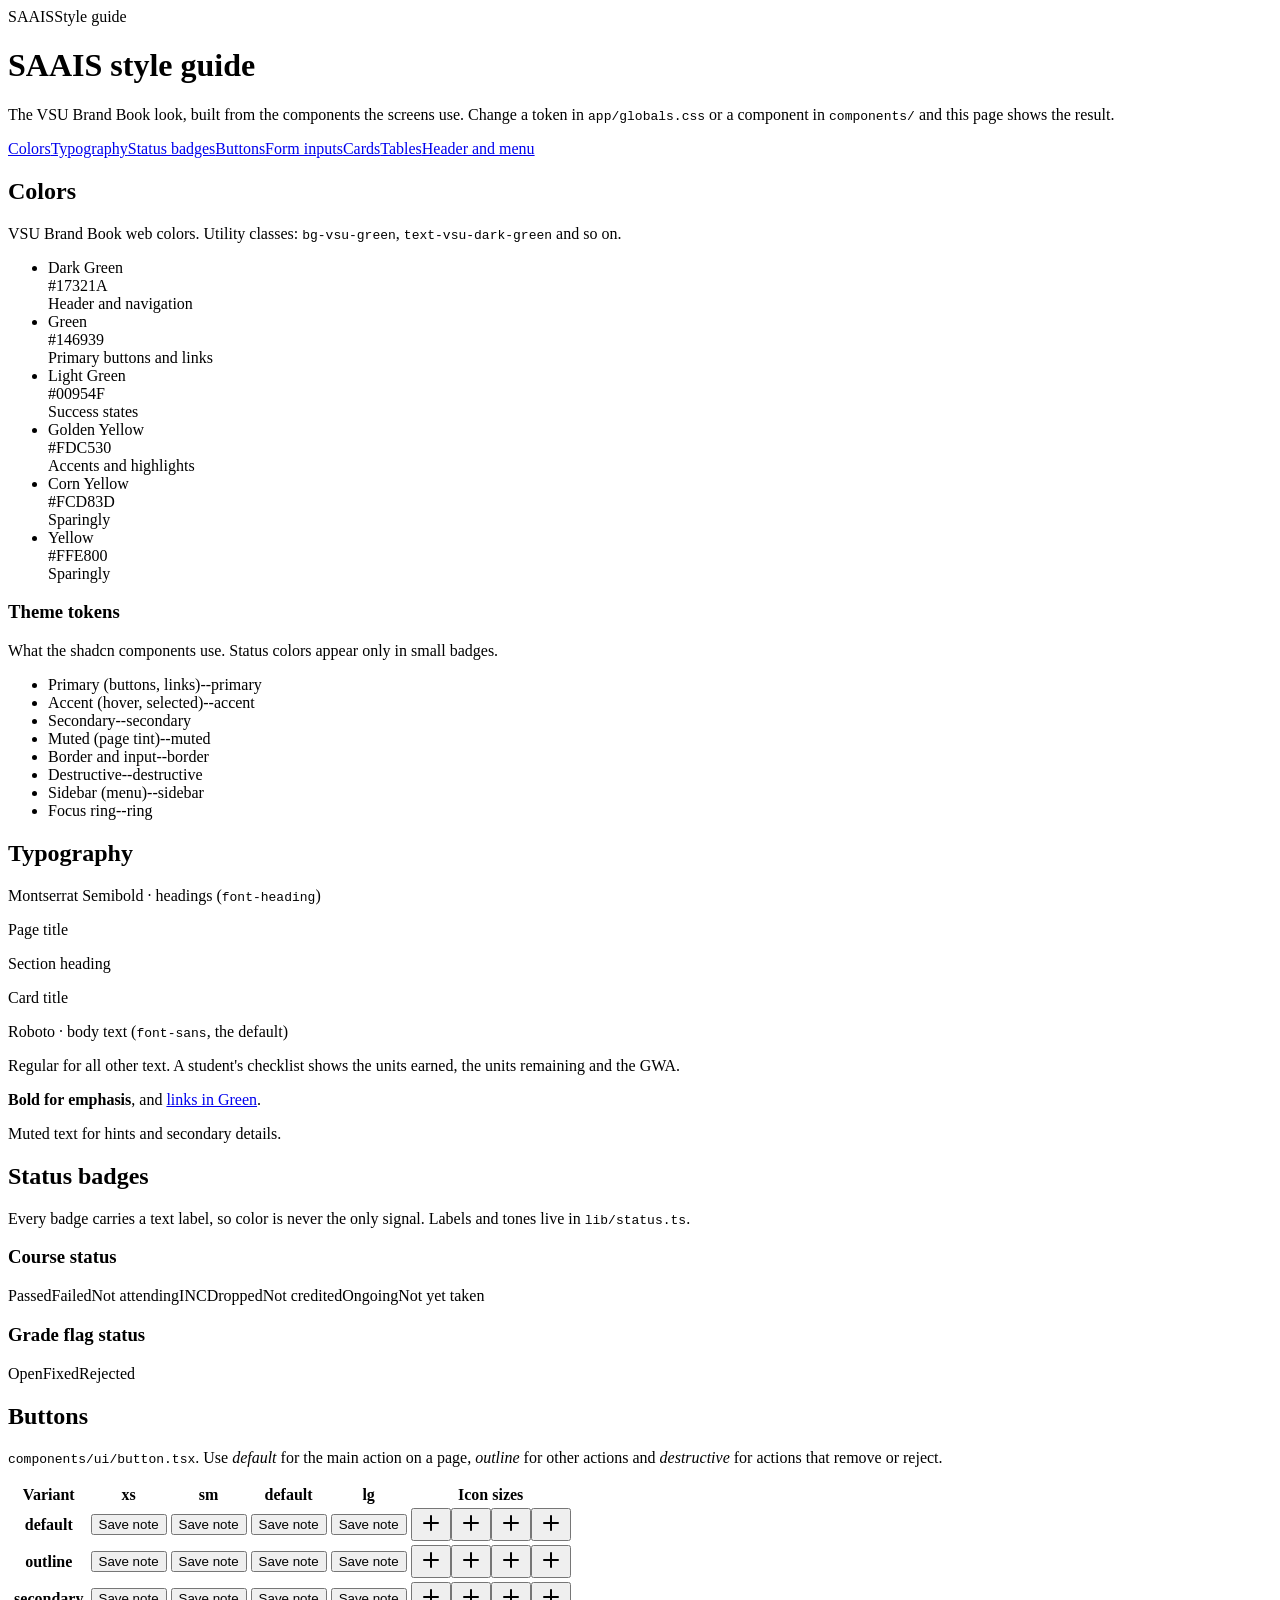
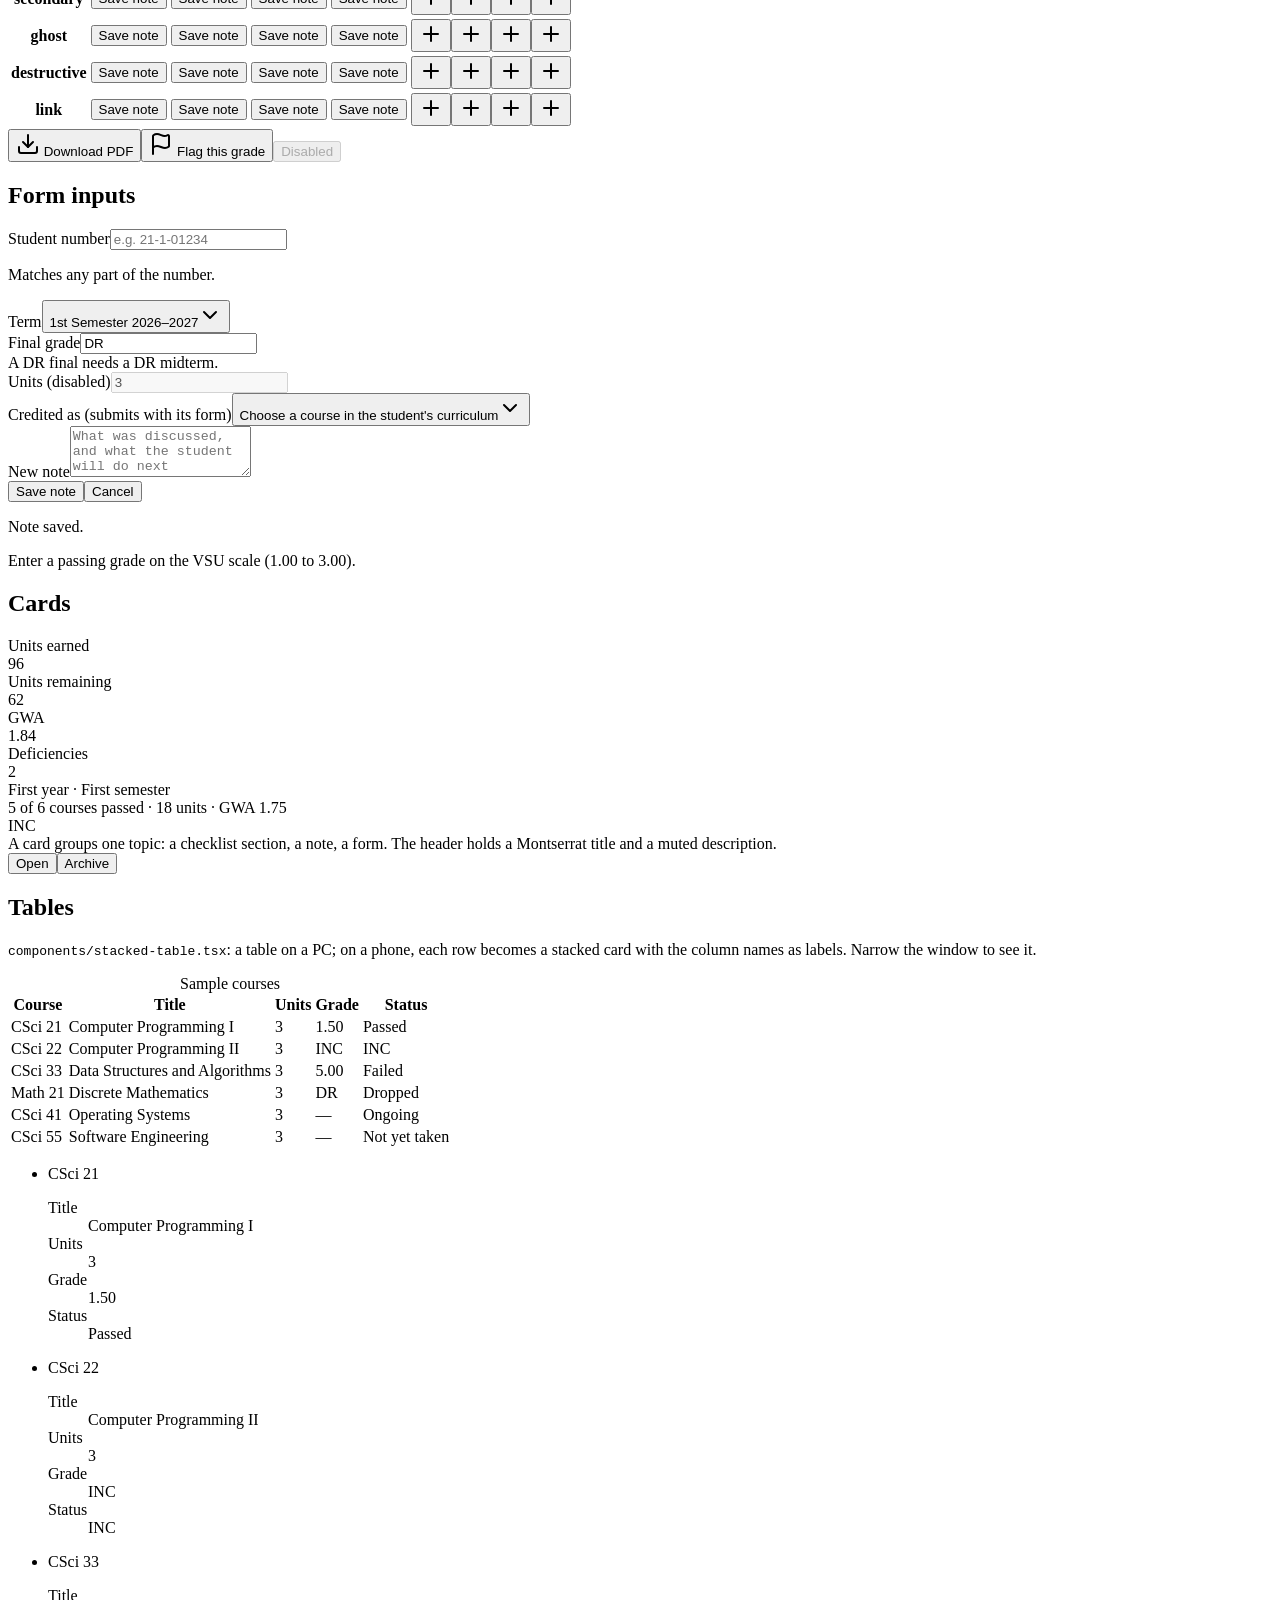
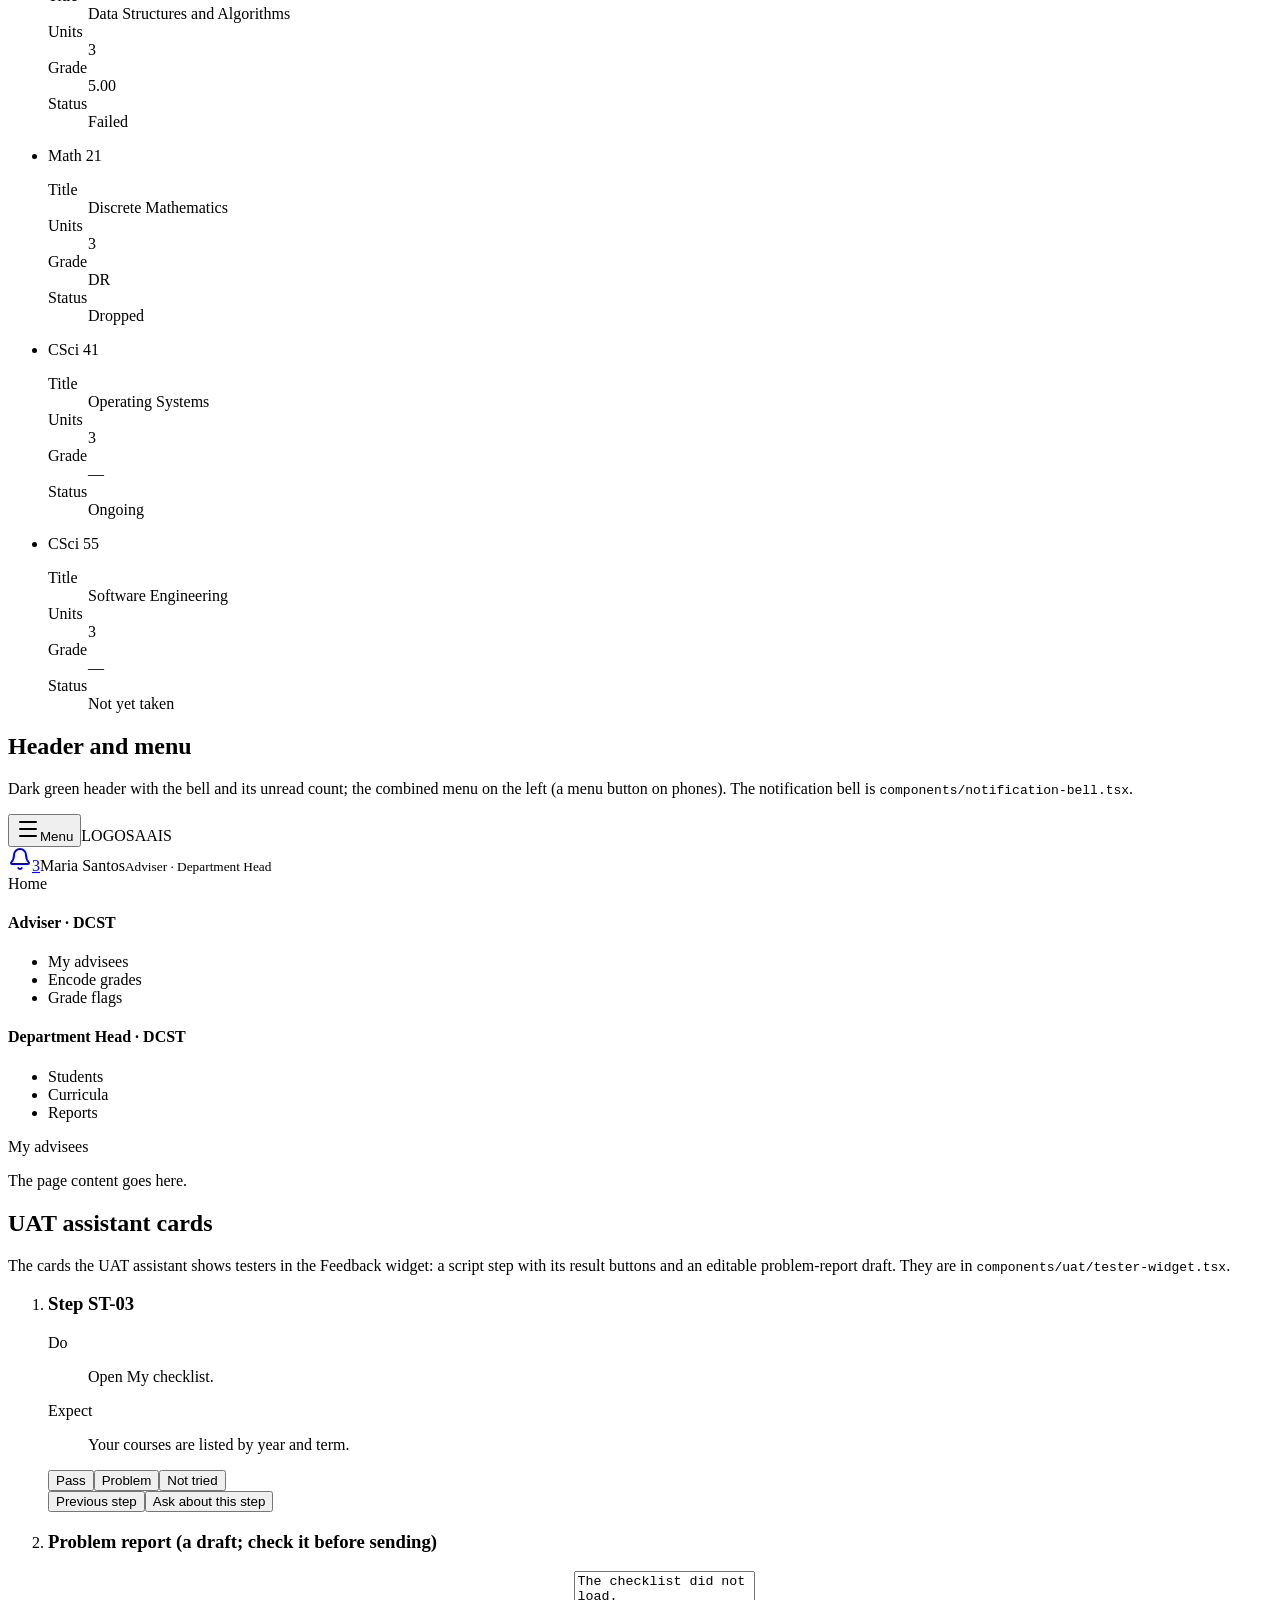
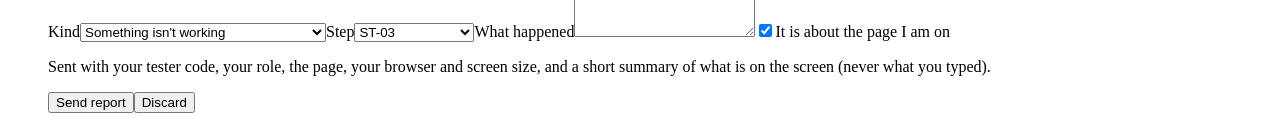
==== commit 54d2c112: "Update the style guide from saais@5b76dc4" ====
--- a/designstyle/index.html
+++ b/designstyle/index.html
@@ -1 +1 @@
-<!DOCTYPE html><html lang="en" class="_5rWbla_variable Juo16q_variable h-full antialiased"><head><meta charSet="utf-8"/><meta name="viewport" content="width=device-width, initial-scale=1"/><link rel="stylesheet" href="/saais-prototype/designstyle/_next/static/chunks/0fprxvjc46iuq.css" data-precedence="next"/><link rel="preload" as="script" fetchPriority="low" href="/saais-prototype/designstyle/_next/static/chunks/3ua17gqliqt4e.js"/><script src="/saais-prototype/designstyle/_next/static/chunks/1-qqgirn4n1md.js" async=""></script><script src="/saais-prototype/designstyle/_next/static/chunks/2yy67aa5xmkhy.js" async=""></script><script src="/saais-prototype/designstyle/_next/static/chunks/1s37vwjm584j-.js" async=""></script><script src="/saais-prototype/designstyle/_next/static/chunks/2hoi73vy1wqpo.js" async=""></script><script src="/saais-prototype/designstyle/_next/static/chunks/turbopack-2hxf750h7odxb.js" async=""></script><script src="/saais-prototype/designstyle/_next/static/chunks/1tq6ppe__m8m-.js" async=""></script><script src="/saais-prototype/designstyle/_next/static/chunks/1ej9-6hci_n6l.js" async=""></script><script src="/saais-prototype/designstyle/_next/static/chunks/36xnofgbtvijl.js" async=""></script><script src="/saais-prototype/designstyle/_next/static/chunks/0sgth9c1-_i7g.js" async=""></script><meta name="next-size-adjust" content=""/><title>Style guide · SAAIS</title><meta name="description" content="Student Academic Advising Information System, Visayas State University"/><meta name="robots" content="noindex"/><link rel="icon" href="/saais-prototype/designstyle/icon.png?icon.1bzjukf-6fj3n.png" sizes="256x256" type="image/png"/><script src="/saais-prototype/designstyle/_next/static/chunks/0cz1d0mv5g_q7.js" noModule=""></script></head><body class="min-h-full flex flex-col"><div hidden=""><!--$--><!--/$--></div><!--&--><!--&--><div class="flex-1 bg-muted"><header class="bg-vsu-dark-green text-white"><div class="mx-auto flex max-w-6xl flex-wrap items-baseline gap-x-3 px-4 py-3"><span class="font-heading text-lg font-semibold tracking-wide">SAAIS</span><span class="text-sm text-white/75">Style guide</span></div></header><div class="mx-auto max-w-6xl px-4 py-8"><h1 class="text-2xl text-vsu-dark-green">SAAIS style guide</h1><p class="mt-1 max-w-3xl text-muted-foreground">The VSU Brand Book look, built from the components the screens use. Change a token in<!-- --> <code class="text-sm">app/globals.css</code> or a component in<!-- --> <code class="text-sm">components/</code> and this page shows the result.</p><nav aria-label="Style guide sections" class="mt-4 flex flex-wrap gap-2"><a href="#colors" class="rounded-full border bg-background px-3 py-1 text-sm text-primary hover:bg-accent">Colors</a><a href="#typography" class="rounded-full border bg-background px-3 py-1 text-sm text-primary hover:bg-accent">Typography</a><a href="#badges" class="rounded-full border bg-background px-3 py-1 text-sm text-primary hover:bg-accent">Status badges</a><a href="#buttons" class="rounded-full border bg-background px-3 py-1 text-sm text-primary hover:bg-accent">Buttons</a><a href="#forms" class="rounded-full border bg-background px-3 py-1 text-sm text-primary hover:bg-accent">Form inputs</a><a href="#cards" class="rounded-full border bg-background px-3 py-1 text-sm text-primary hover:bg-accent">Cards</a><a href="#tables" class="rounded-full border bg-background px-3 py-1 text-sm text-primary hover:bg-accent">Tables</a><a href="#shell" class="rounded-full border bg-background px-3 py-1 text-sm text-primary hover:bg-accent">Header and menu</a></nav><section id="colors" aria-labelledby="colors-title" class="mt-10 scroll-mt-4"><h2 id="colors-title" class="mb-3 border-b pb-2 text-xl text-vsu-dark-green">Colors</h2><p class="text-sm text-muted-foreground">VSU Brand Book web colors. Utility classes: <code>bg-vsu-green</code>,<!-- --> <code>text-vsu-dark-green</code> and so on.</p><ul class="mt-3 grid grid-cols-2 gap-3 sm:grid-cols-3 lg:grid-cols-6"><li class="overflow-hidden rounded-xl bg-card ring-1 ring-foreground/10"><div class="h-16" style="background:var(--vsu-dark-green)"></div><div class="p-3 text-sm"><div class="font-heading font-semibold">Dark Green</div><div class="font-mono text-xs">#17321A</div><div class="mt-1 text-xs text-muted-foreground">Header and navigation</div></div></li><li class="overflow-hidden rounded-xl bg-card ring-1 ring-foreground/10"><div class="h-16" style="background:var(--vsu-green)"></div><div class="p-3 text-sm"><div class="font-heading font-semibold">Green</div><div class="font-mono text-xs">#146939</div><div class="mt-1 text-xs text-muted-foreground">Primary buttons and links</div></div></li><li class="overflow-hidden rounded-xl bg-card ring-1 ring-foreground/10"><div class="h-16" style="background:var(--vsu-light-green)"></div><div class="p-3 text-sm"><div class="font-heading font-semibold">Light Green</div><div class="font-mono text-xs">#00954F</div><div class="mt-1 text-xs text-muted-foreground">Success states</div></div></li><li class="overflow-hidden rounded-xl bg-card ring-1 ring-foreground/10"><div class="h-16" style="background:var(--vsu-golden-yellow)"></div><div class="p-3 text-sm"><div class="font-heading font-semibold">Golden Yellow</div><div class="font-mono text-xs">#FDC530</div><div class="mt-1 text-xs text-muted-foreground">Accents and highlights</div></div></li><li class="overflow-hidden rounded-xl bg-card ring-1 ring-foreground/10"><div class="h-16" style="background:var(--vsu-corn-yellow)"></div><div class="p-3 text-sm"><div class="font-heading font-semibold">Corn Yellow</div><div class="font-mono text-xs">#FCD83D</div><div class="mt-1 text-xs text-muted-foreground">Sparingly</div></div></li><li class="overflow-hidden rounded-xl bg-card ring-1 ring-foreground/10"><div class="h-16" style="background:var(--vsu-yellow)"></div><div class="p-3 text-sm"><div class="font-heading font-semibold">Yellow</div><div class="font-mono text-xs">#FFE800</div><div class="mt-1 text-xs text-muted-foreground">Sparingly</div></div></li></ul><h3 class="mt-6 text-base">Theme tokens</h3><p class="text-sm text-muted-foreground">What the shadcn components use. Status colors appear only in small badges.</p><ul class="mt-3 grid grid-cols-2 gap-3 sm:grid-cols-4"><li class="flex items-center gap-2 text-sm"><span class="size-8 shrink-0 rounded-lg ring-1 ring-foreground/10 bg-primary"></span><span>Primary (buttons, links)<span class="block font-mono text-xs text-muted-foreground">--<!-- -->primary</span></span></li><li class="flex items-center gap-2 text-sm"><span class="size-8 shrink-0 rounded-lg ring-1 ring-foreground/10 bg-accent"></span><span>Accent (hover, selected)<span class="block font-mono text-xs text-muted-foreground">--<!-- -->accent</span></span></li><li class="flex items-center gap-2 text-sm"><span class="size-8 shrink-0 rounded-lg ring-1 ring-foreground/10 bg-secondary"></span><span>Secondary<span class="block font-mono text-xs text-muted-foreground">--<!-- -->secondary</span></span></li><li class="flex items-center gap-2 text-sm"><span class="size-8 shrink-0 rounded-lg ring-1 ring-foreground/10 bg-muted"></span><span>Muted (page tint)<span class="block font-mono text-xs text-muted-foreground">--<!-- -->muted</span></span></li><li class="flex items-center gap-2 text-sm"><span class="size-8 shrink-0 rounded-lg ring-1 ring-foreground/10 bg-border"></span><span>Border and input<span class="block font-mono text-xs text-muted-foreground">--<!-- -->border</span></span></li><li class="flex items-center gap-2 text-sm"><span class="size-8 shrink-0 rounded-lg ring-1 ring-foreground/10 bg-destructive"></span><span>Destructive<span class="block font-mono text-xs text-muted-foreground">--<!-- -->destructive</span></span></li><li class="flex items-center gap-2 text-sm"><span class="size-8 shrink-0 rounded-lg ring-1 ring-foreground/10 bg-sidebar"></span><span>Sidebar (menu)<span class="block font-mono text-xs text-muted-foreground">--<!-- -->sidebar</span></span></li><li class="flex items-center gap-2 text-sm"><span class="size-8 shrink-0 rounded-lg ring-1 ring-foreground/10 bg-ring"></span><span>Focus ring<span class="block font-mono text-xs text-muted-foreground">--<!-- -->ring</span></span></li></ul></section><section id="typography" aria-labelledby="typography-title" class="mt-10 scroll-mt-4"><h2 id="typography-title" class="mb-3 border-b pb-2 text-xl text-vsu-dark-green">Typography</h2><div class="grid gap-6 md:grid-cols-2"><div><p class="text-xs tracking-wide text-muted-foreground uppercase">Montserrat Semibold · headings (<code>font-heading</code>)</p><p class="mt-2 font-heading text-2xl font-semibold">Page title</p><p class="font-heading text-lg font-semibold">Section heading</p><p class="font-heading text-base font-semibold">Card title</p></div><div><p class="text-xs tracking-wide text-muted-foreground uppercase">Roboto · body text (<code>font-sans</code>, the default)</p><p class="mt-2">Regular for all other text. A student&#x27;s checklist shows the units earned, the units remaining and the GWA.</p><p class="mt-1"><strong>Bold for emphasis</strong>, and <a class="text-primary underline" href="#typography">links in Green</a>.</p><p class="mt-1 text-sm text-muted-foreground">Muted text for hints and secondary details.</p></div></div></section><section id="badges" aria-labelledby="badges-title" class="mt-10 scroll-mt-4"><h2 id="badges-title" class="mb-3 border-b pb-2 text-xl text-vsu-dark-green">Status badges</h2><p class="text-sm text-muted-foreground">Every badge carries a text label, so color is never the only signal. Labels and tones live in<!-- --> <code>lib/status.ts</code>.</p><h3 class="mt-4 text-sm">Course status</h3><div class="mt-2 flex flex-wrap gap-2"><span data-slot="badge" data-variant="success" class="group/badge inline-flex h-5 w-fit shrink-0 items-center justify-center gap-1 overflow-hidden rounded-4xl border border-transparent px-2 py-0.5 text-xs font-medium whitespace-nowrap transition-all focus-visible:border-ring focus-visible:ring-[3px] focus-visible:ring-ring/50 has-data-[icon=inline-end]:pr-1.5 has-data-[icon=inline-start]:pl-1.5 aria-invalid:border-destructive aria-invalid:ring-destructive/20 dark:aria-invalid:ring-destructive/40 [&amp;&gt;svg]:pointer-events-none [&amp;&gt;svg]:size-3! bg-success-muted text-success">Passed</span><span data-slot="badge" data-variant="destructive" class="group/badge inline-flex h-5 w-fit shrink-0 items-center justify-center gap-1 overflow-hidden rounded-4xl border border-transparent px-2 py-0.5 text-xs font-medium whitespace-nowrap transition-all focus-visible:border-ring focus-visible:ring-[3px] has-data-[icon=inline-end]:pr-1.5 has-data-[icon=inline-start]:pl-1.5 aria-invalid:border-destructive aria-invalid:ring-destructive/20 dark:aria-invalid:ring-destructive/40 [&amp;&gt;svg]:pointer-events-none [&amp;&gt;svg]:size-3! bg-destructive/10 text-destructive focus-visible:ring-destructive/20 dark:bg-destructive/20 dark:focus-visible:ring-destructive/40 [a]:hover:bg-destructive/20">Failed</span><span data-slot="badge" data-variant="destructive" class="group/badge inline-flex h-5 w-fit shrink-0 items-center justify-center gap-1 overflow-hidden rounded-4xl border border-transparent px-2 py-0.5 text-xs font-medium whitespace-nowrap transition-all focus-visible:border-ring focus-visible:ring-[3px] has-data-[icon=inline-end]:pr-1.5 has-data-[icon=inline-start]:pl-1.5 aria-invalid:border-destructive aria-invalid:ring-destructive/20 dark:aria-invalid:ring-destructive/40 [&amp;&gt;svg]:pointer-events-none [&amp;&gt;svg]:size-3! bg-destructive/10 text-destructive focus-visible:ring-destructive/20 dark:bg-destructive/20 dark:focus-visible:ring-destructive/40 [a]:hover:bg-destructive/20">Not attending</span><span data-slot="badge" data-variant="warning" class="group/badge inline-flex h-5 w-fit shrink-0 items-center justify-center gap-1 overflow-hidden rounded-4xl border border-transparent px-2 py-0.5 text-xs font-medium whitespace-nowrap transition-all focus-visible:border-ring focus-visible:ring-[3px] focus-visible:ring-ring/50 has-data-[icon=inline-end]:pr-1.5 has-data-[icon=inline-start]:pl-1.5 aria-invalid:border-destructive aria-invalid:ring-destructive/20 dark:aria-invalid:ring-destructive/40 [&amp;&gt;svg]:pointer-events-none [&amp;&gt;svg]:size-3! bg-warning-muted text-warning">INC</span><span data-slot="badge" data-variant="neutral" class="group/badge inline-flex h-5 w-fit shrink-0 items-center justify-center gap-1 overflow-hidden rounded-4xl border border-transparent px-2 py-0.5 text-xs font-medium whitespace-nowrap transition-all focus-visible:border-ring focus-visible:ring-[3px] focus-visible:ring-ring/50 has-data-[icon=inline-end]:pr-1.5 has-data-[icon=inline-start]:pl-1.5 aria-invalid:border-destructive aria-invalid:ring-destructive/20 dark:aria-invalid:ring-destructive/40 [&amp;&gt;svg]:pointer-events-none [&amp;&gt;svg]:size-3! bg-secondary text-muted-foreground">Dropped</span><span data-slot="badge" data-variant="neutral" class="group/badge inline-flex h-5 w-fit shrink-0 items-center justify-center gap-1 overflow-hidden rounded-4xl border border-transparent px-2 py-0.5 text-xs font-medium whitespace-nowrap transition-all focus-visible:border-ring focus-visible:ring-[3px] focus-visible:ring-ring/50 has-data-[icon=inline-end]:pr-1.5 has-data-[icon=inline-start]:pl-1.5 aria-invalid:border-destructive aria-invalid:ring-destructive/20 dark:aria-invalid:ring-destructive/40 [&amp;&gt;svg]:pointer-events-none [&amp;&gt;svg]:size-3! bg-secondary text-muted-foreground">Not credited</span><span data-slot="badge" data-variant="info" class="group/badge inline-flex h-5 w-fit shrink-0 items-center justify-center gap-1 overflow-hidden rounded-4xl border border-transparent px-2 py-0.5 text-xs font-medium whitespace-nowrap transition-all focus-visible:border-ring focus-visible:ring-[3px] focus-visible:ring-ring/50 has-data-[icon=inline-end]:pr-1.5 has-data-[icon=inline-start]:pl-1.5 aria-invalid:border-destructive aria-invalid:ring-destructive/20 dark:aria-invalid:ring-destructive/40 [&amp;&gt;svg]:pointer-events-none [&amp;&gt;svg]:size-3! bg-info-muted text-info">Ongoing</span><span data-slot="badge" data-variant="outline" class="group/badge inline-flex h-5 w-fit shrink-0 items-center justify-center gap-1 overflow-hidden rounded-4xl border px-2 py-0.5 text-xs font-medium whitespace-nowrap transition-all focus-visible:border-ring focus-visible:ring-[3px] focus-visible:ring-ring/50 has-data-[icon=inline-end]:pr-1.5 has-data-[icon=inline-start]:pl-1.5 aria-invalid:border-destructive aria-invalid:ring-destructive/20 dark:aria-invalid:ring-destructive/40 [&amp;&gt;svg]:pointer-events-none [&amp;&gt;svg]:size-3! border-border text-foreground [a]:hover:bg-muted [a]:hover:text-muted-foreground">Not yet taken</span></div><h3 class="mt-4 text-sm">Grade flag status</h3><div class="mt-2 flex flex-wrap gap-2"><span data-slot="badge" data-variant="warning" class="group/badge inline-flex h-5 w-fit shrink-0 items-center justify-center gap-1 overflow-hidden rounded-4xl border border-transparent px-2 py-0.5 text-xs font-medium whitespace-nowrap transition-all focus-visible:border-ring focus-visible:ring-[3px] focus-visible:ring-ring/50 has-data-[icon=inline-end]:pr-1.5 has-data-[icon=inline-start]:pl-1.5 aria-invalid:border-destructive aria-invalid:ring-destructive/20 dark:aria-invalid:ring-destructive/40 [&amp;&gt;svg]:pointer-events-none [&amp;&gt;svg]:size-3! bg-warning-muted text-warning">Open</span><span data-slot="badge" data-variant="success" class="group/badge inline-flex h-5 w-fit shrink-0 items-center justify-center gap-1 overflow-hidden rounded-4xl border border-transparent px-2 py-0.5 text-xs font-medium whitespace-nowrap transition-all focus-visible:border-ring focus-visible:ring-[3px] focus-visible:ring-ring/50 has-data-[icon=inline-end]:pr-1.5 has-data-[icon=inline-start]:pl-1.5 aria-invalid:border-destructive aria-invalid:ring-destructive/20 dark:aria-invalid:ring-destructive/40 [&amp;&gt;svg]:pointer-events-none [&amp;&gt;svg]:size-3! bg-success-muted text-success">Fixed</span><span data-slot="badge" data-variant="neutral" class="group/badge inline-flex h-5 w-fit shrink-0 items-center justify-center gap-1 overflow-hidden rounded-4xl border border-transparent px-2 py-0.5 text-xs font-medium whitespace-nowrap transition-all focus-visible:border-ring focus-visible:ring-[3px] focus-visible:ring-ring/50 has-data-[icon=inline-end]:pr-1.5 has-data-[icon=inline-start]:pl-1.5 aria-invalid:border-destructive aria-invalid:ring-destructive/20 dark:aria-invalid:ring-destructive/40 [&amp;&gt;svg]:pointer-events-none [&amp;&gt;svg]:size-3! bg-secondary text-muted-foreground">Rejected</span></div></section><section id="buttons" aria-labelledby="buttons-title" class="mt-10 scroll-mt-4"><h2 id="buttons-title" class="mb-3 border-b pb-2 text-xl text-vsu-dark-green">Buttons</h2><p class="text-sm text-muted-foreground"><code>components/ui/button.tsx</code>. Use <em>default</em> for the main action on a page,<!-- --> <em>outline</em> for other actions and <em>destructive</em> for actions that remove or reject.</p><div class="mt-3 overflow-x-auto"><table class="text-sm"><thead><tr><th class="pr-4 pb-2 text-left text-xs font-medium text-muted-foreground uppercase">Variant</th><th class="px-2 pb-2 text-left text-xs font-medium text-muted-foreground uppercase">xs</th><th class="px-2 pb-2 text-left text-xs font-medium text-muted-foreground uppercase">sm</th><th class="px-2 pb-2 text-left text-xs font-medium text-muted-foreground uppercase">default</th><th class="px-2 pb-2 text-left text-xs font-medium text-muted-foreground uppercase">lg</th><th class="px-2 pb-2 text-left text-xs font-medium text-muted-foreground uppercase">Icon sizes</th></tr></thead><tbody><tr><th scope="row" class="pr-4 py-1.5 text-left font-mono text-xs font-normal">default</th><td class="px-2 py-1.5"><button type="button" tabindex="0" data-slot="button" class="group/button inline-flex shrink-0 items-center justify-center border border-transparent bg-clip-padding font-medium whitespace-nowrap transition-all outline-none select-none focus-visible:border-ring focus-visible:ring-3 focus-visible:ring-ring/50 active:not-aria-[haspopup]:translate-y-px disabled:pointer-events-none disabled:opacity-50 aria-invalid:border-destructive aria-invalid:ring-3 aria-invalid:ring-destructive/20 dark:aria-invalid:border-destructive/50 dark:aria-invalid:ring-destructive/40 [&amp;_svg]:pointer-events-none [&amp;_svg]:shrink-0 bg-primary text-primary-foreground hover:bg-primary/80 h-6 gap-1 rounded-[min(var(--radius-md),10px)] px-2 text-xs in-data-[slot=button-group]:rounded-lg has-data-[icon=inline-end]:pr-1.5 has-data-[icon=inline-start]:pl-1.5 [&amp;_svg:not([class*=&#x27;size-&#x27;])]:size-3">Save note</button></td><td class="px-2 py-1.5"><button type="button" tabindex="0" data-slot="button" class="group/button inline-flex shrink-0 items-center justify-center border border-transparent bg-clip-padding font-medium whitespace-nowrap transition-all outline-none select-none focus-visible:border-ring focus-visible:ring-3 focus-visible:ring-ring/50 active:not-aria-[haspopup]:translate-y-px disabled:pointer-events-none disabled:opacity-50 aria-invalid:border-destructive aria-invalid:ring-3 aria-invalid:ring-destructive/20 dark:aria-invalid:border-destructive/50 dark:aria-invalid:ring-destructive/40 [&amp;_svg]:pointer-events-none [&amp;_svg]:shrink-0 bg-primary text-primary-foreground hover:bg-primary/80 h-7 gap-1 rounded-[min(var(--radius-md),12px)] px-2.5 text-[0.8rem] in-data-[slot=button-group]:rounded-lg has-data-[icon=inline-end]:pr-1.5 has-data-[icon=inline-start]:pl-1.5 [&amp;_svg:not([class*=&#x27;size-&#x27;])]:size-3.5">Save note</button></td><td class="px-2 py-1.5"><button type="button" tabindex="0" data-slot="button" class="group/button inline-flex shrink-0 items-center justify-center rounded-lg border border-transparent bg-clip-padding text-sm font-medium whitespace-nowrap transition-all outline-none select-none focus-visible:border-ring focus-visible:ring-3 focus-visible:ring-ring/50 active:not-aria-[haspopup]:translate-y-px disabled:pointer-events-none disabled:opacity-50 aria-invalid:border-destructive aria-invalid:ring-3 aria-invalid:ring-destructive/20 dark:aria-invalid:border-destructive/50 dark:aria-invalid:ring-destructive/40 [&amp;_svg]:pointer-events-none [&amp;_svg]:shrink-0 [&amp;_svg:not([class*=&#x27;size-&#x27;])]:size-4 bg-primary text-primary-foreground hover:bg-primary/80 h-8 gap-1.5 px-2.5 has-data-[icon=inline-end]:pr-2 has-data-[icon=inline-start]:pl-2">Save note</button></td><td class="px-2 py-1.5"><button type="button" tabindex="0" data-slot="button" class="group/button inline-flex shrink-0 items-center justify-center rounded-lg border border-transparent bg-clip-padding text-sm font-medium whitespace-nowrap transition-all outline-none select-none focus-visible:border-ring focus-visible:ring-3 focus-visible:ring-ring/50 active:not-aria-[haspopup]:translate-y-px disabled:pointer-events-none disabled:opacity-50 aria-invalid:border-destructive aria-invalid:ring-3 aria-invalid:ring-destructive/20 dark:aria-invalid:border-destructive/50 dark:aria-invalid:ring-destructive/40 [&amp;_svg]:pointer-events-none [&amp;_svg]:shrink-0 [&amp;_svg:not([class*=&#x27;size-&#x27;])]:size-4 bg-primary text-primary-foreground hover:bg-primary/80 h-9 gap-1.5 px-2.5 has-data-[icon=inline-end]:pr-2 has-data-[icon=inline-start]:pl-2">Save note</button></td><td class="px-2 py-1.5"><div class="flex items-center gap-2"><button type="button" tabindex="0" data-slot="button" aria-label="Add (icon-xs)" class="group/button inline-flex shrink-0 items-center justify-center border border-transparent bg-clip-padding text-sm font-medium whitespace-nowrap transition-all outline-none select-none focus-visible:border-ring focus-visible:ring-3 focus-visible:ring-ring/50 active:not-aria-[haspopup]:translate-y-px disabled:pointer-events-none disabled:opacity-50 aria-invalid:border-destructive aria-invalid:ring-3 aria-invalid:ring-destructive/20 dark:aria-invalid:border-destructive/50 dark:aria-invalid:ring-destructive/40 [&amp;_svg]:pointer-events-none [&amp;_svg]:shrink-0 bg-primary text-primary-foreground hover:bg-primary/80 size-6 rounded-[min(var(--radius-md),10px)] in-data-[slot=button-group]:rounded-lg [&amp;_svg:not([class*=&#x27;size-&#x27;])]:size-3"><svg xmlns="http://www.w3.org/2000/svg" width="24" height="24" viewBox="0 0 24 24" fill="none" stroke="currentColor" stroke-width="2" stroke-linecap="round" stroke-linejoin="round" class="lucide lucide-plus" aria-hidden="true"><path d="M5 12h14"></path><path d="M12 5v14"></path></svg></button><button type="button" tabindex="0" data-slot="button" aria-label="Add (icon-sm)" class="group/button inline-flex shrink-0 items-center justify-center border border-transparent bg-clip-padding text-sm font-medium whitespace-nowrap transition-all outline-none select-none focus-visible:border-ring focus-visible:ring-3 focus-visible:ring-ring/50 active:not-aria-[haspopup]:translate-y-px disabled:pointer-events-none disabled:opacity-50 aria-invalid:border-destructive aria-invalid:ring-3 aria-invalid:ring-destructive/20 dark:aria-invalid:border-destructive/50 dark:aria-invalid:ring-destructive/40 [&amp;_svg]:pointer-events-none [&amp;_svg]:shrink-0 [&amp;_svg:not([class*=&#x27;size-&#x27;])]:size-4 bg-primary text-primary-foreground hover:bg-primary/80 size-7 rounded-[min(var(--radius-md),12px)] in-data-[slot=button-group]:rounded-lg"><svg xmlns="http://www.w3.org/2000/svg" width="24" height="24" viewBox="0 0 24 24" fill="none" stroke="currentColor" stroke-width="2" stroke-linecap="round" stroke-linejoin="round" class="lucide lucide-plus" aria-hidden="true"><path d="M5 12h14"></path><path d="M12 5v14"></path></svg></button><button type="button" tabindex="0" data-slot="button" aria-label="Add (icon)" class="group/button inline-flex shrink-0 items-center justify-center rounded-lg border border-transparent bg-clip-padding text-sm font-medium whitespace-nowrap transition-all outline-none select-none focus-visible:border-ring focus-visible:ring-3 focus-visible:ring-ring/50 active:not-aria-[haspopup]:translate-y-px disabled:pointer-events-none disabled:opacity-50 aria-invalid:border-destructive aria-invalid:ring-3 aria-invalid:ring-destructive/20 dark:aria-invalid:border-destructive/50 dark:aria-invalid:ring-destructive/40 [&amp;_svg]:pointer-events-none [&amp;_svg]:shrink-0 [&amp;_svg:not([class*=&#x27;size-&#x27;])]:size-4 bg-primary text-primary-foreground hover:bg-primary/80 size-8"><svg xmlns="http://www.w3.org/2000/svg" width="24" height="24" viewBox="0 0 24 24" fill="none" stroke="currentColor" stroke-width="2" stroke-linecap="round" stroke-linejoin="round" class="lucide lucide-plus" aria-hidden="true"><path d="M5 12h14"></path><path d="M12 5v14"></path></svg></button><button type="button" tabindex="0" data-slot="button" aria-label="Add (icon-lg)" class="group/button inline-flex shrink-0 items-center justify-center rounded-lg border border-transparent bg-clip-padding text-sm font-medium whitespace-nowrap transition-all outline-none select-none focus-visible:border-ring focus-visible:ring-3 focus-visible:ring-ring/50 active:not-aria-[haspopup]:translate-y-px disabled:pointer-events-none disabled:opacity-50 aria-invalid:border-destructive aria-invalid:ring-3 aria-invalid:ring-destructive/20 dark:aria-invalid:border-destructive/50 dark:aria-invalid:ring-destructive/40 [&amp;_svg]:pointer-events-none [&amp;_svg]:shrink-0 [&amp;_svg:not([class*=&#x27;size-&#x27;])]:size-4 bg-primary text-primary-foreground hover:bg-primary/80 size-9"><svg xmlns="http://www.w3.org/2000/svg" width="24" height="24" viewBox="0 0 24 24" fill="none" stroke="currentColor" stroke-width="2" stroke-linecap="round" stroke-linejoin="round" class="lucide lucide-plus" aria-hidden="true"><path d="M5 12h14"></path><path d="M12 5v14"></path></svg></button></div></td></tr><tr><th scope="row" class="pr-4 py-1.5 text-left font-mono text-xs font-normal">outline</th><td class="px-2 py-1.5"><button type="button" tabindex="0" data-slot="button" class="group/button inline-flex shrink-0 items-center justify-center border bg-clip-padding font-medium whitespace-nowrap transition-all outline-none select-none focus-visible:border-ring focus-visible:ring-3 focus-visible:ring-ring/50 active:not-aria-[haspopup]:translate-y-px disabled:pointer-events-none disabled:opacity-50 aria-invalid:border-destructive aria-invalid:ring-3 aria-invalid:ring-destructive/20 dark:aria-invalid:border-destructive/50 dark:aria-invalid:ring-destructive/40 [&amp;_svg]:pointer-events-none [&amp;_svg]:shrink-0 border-border bg-background hover:bg-muted hover:text-foreground aria-expanded:bg-muted aria-expanded:text-foreground dark:border-input dark:bg-input/30 dark:hover:bg-input/50 h-6 gap-1 rounded-[min(var(--radius-md),10px)] px-2 text-xs in-data-[slot=button-group]:rounded-lg has-data-[icon=inline-end]:pr-1.5 has-data-[icon=inline-start]:pl-1.5 [&amp;_svg:not([class*=&#x27;size-&#x27;])]:size-3">Save note</button></td><td class="px-2 py-1.5"><button type="button" tabindex="0" data-slot="button" class="group/button inline-flex shrink-0 items-center justify-center border bg-clip-padding font-medium whitespace-nowrap transition-all outline-none select-none focus-visible:border-ring focus-visible:ring-3 focus-visible:ring-ring/50 active:not-aria-[haspopup]:translate-y-px disabled:pointer-events-none disabled:opacity-50 aria-invalid:border-destructive aria-invalid:ring-3 aria-invalid:ring-destructive/20 dark:aria-invalid:border-destructive/50 dark:aria-invalid:ring-destructive/40 [&amp;_svg]:pointer-events-none [&amp;_svg]:shrink-0 border-border bg-background hover:bg-muted hover:text-foreground aria-expanded:bg-muted aria-expanded:text-foreground dark:border-input dark:bg-input/30 dark:hover:bg-input/50 h-7 gap-1 rounded-[min(var(--radius-md),12px)] px-2.5 text-[0.8rem] in-data-[slot=button-group]:rounded-lg has-data-[icon=inline-end]:pr-1.5 has-data-[icon=inline-start]:pl-1.5 [&amp;_svg:not([class*=&#x27;size-&#x27;])]:size-3.5">Save note</button></td><td class="px-2 py-1.5"><button type="button" tabindex="0" data-slot="button" class="group/button inline-flex shrink-0 items-center justify-center rounded-lg border bg-clip-padding text-sm font-medium whitespace-nowrap transition-all outline-none select-none focus-visible:border-ring focus-visible:ring-3 focus-visible:ring-ring/50 active:not-aria-[haspopup]:translate-y-px disabled:pointer-events-none disabled:opacity-50 aria-invalid:border-destructive aria-invalid:ring-3 aria-invalid:ring-destructive/20 dark:aria-invalid:border-destructive/50 dark:aria-invalid:ring-destructive/40 [&amp;_svg]:pointer-events-none [&amp;_svg]:shrink-0 [&amp;_svg:not([class*=&#x27;size-&#x27;])]:size-4 border-border bg-background hover:bg-muted hover:text-foreground aria-expanded:bg-muted aria-expanded:text-foreground dark:border-input dark:bg-input/30 dark:hover:bg-input/50 h-8 gap-1.5 px-2.5 has-data-[icon=inline-end]:pr-2 has-data-[icon=inline-start]:pl-2">Save note</button></td><td class="px-2 py-1.5"><button type="button" tabindex="0" data-slot="button" class="group/button inline-flex shrink-0 items-center justify-center rounded-lg border bg-clip-padding text-sm font-medium whitespace-nowrap transition-all outline-none select-none focus-visible:border-ring focus-visible:ring-3 focus-visible:ring-ring/50 active:not-aria-[haspopup]:translate-y-px disabled:pointer-events-none disabled:opacity-50 aria-invalid:border-destructive aria-invalid:ring-3 aria-invalid:ring-destructive/20 dark:aria-invalid:border-destructive/50 dark:aria-invalid:ring-destructive/40 [&amp;_svg]:pointer-events-none [&amp;_svg]:shrink-0 [&amp;_svg:not([class*=&#x27;size-&#x27;])]:size-4 border-border bg-background hover:bg-muted hover:text-foreground aria-expanded:bg-muted aria-expanded:text-foreground dark:border-input dark:bg-input/30 dark:hover:bg-input/50 h-9 gap-1.5 px-2.5 has-data-[icon=inline-end]:pr-2 has-data-[icon=inline-start]:pl-2">Save note</button></td><td class="px-2 py-1.5"><div class="flex items-center gap-2"><button type="button" tabindex="0" data-slot="button" aria-label="Add (icon-xs)" class="group/button inline-flex shrink-0 items-center justify-center border bg-clip-padding text-sm font-medium whitespace-nowrap transition-all outline-none select-none focus-visible:border-ring focus-visible:ring-3 focus-visible:ring-ring/50 active:not-aria-[haspopup]:translate-y-px disabled:pointer-events-none disabled:opacity-50 aria-invalid:border-destructive aria-invalid:ring-3 aria-invalid:ring-destructive/20 dark:aria-invalid:border-destructive/50 dark:aria-invalid:ring-destructive/40 [&amp;_svg]:pointer-events-none [&amp;_svg]:shrink-0 border-border bg-background hover:bg-muted hover:text-foreground aria-expanded:bg-muted aria-expanded:text-foreground dark:border-input dark:bg-input/30 dark:hover:bg-input/50 size-6 rounded-[min(var(--radius-md),10px)] in-data-[slot=button-group]:rounded-lg [&amp;_svg:not([class*=&#x27;size-&#x27;])]:size-3"><svg xmlns="http://www.w3.org/2000/svg" width="24" height="24" viewBox="0 0 24 24" fill="none" stroke="currentColor" stroke-width="2" stroke-linecap="round" stroke-linejoin="round" class="lucide lucide-plus" aria-hidden="true"><path d="M5 12h14"></path><path d="M12 5v14"></path></svg></button><button type="button" tabindex="0" data-slot="button" aria-label="Add (icon-sm)" class="group/button inline-flex shrink-0 items-center justify-center border bg-clip-padding text-sm font-medium whitespace-nowrap transition-all outline-none select-none focus-visible:border-ring focus-visible:ring-3 focus-visible:ring-ring/50 active:not-aria-[haspopup]:translate-y-px disabled:pointer-events-none disabled:opacity-50 aria-invalid:border-destructive aria-invalid:ring-3 aria-invalid:ring-destructive/20 dark:aria-invalid:border-destructive/50 dark:aria-invalid:ring-destructive/40 [&amp;_svg]:pointer-events-none [&amp;_svg]:shrink-0 [&amp;_svg:not([class*=&#x27;size-&#x27;])]:size-4 border-border bg-background hover:bg-muted hover:text-foreground aria-expanded:bg-muted aria-expanded:text-foreground dark:border-input dark:bg-input/30 dark:hover:bg-input/50 size-7 rounded-[min(var(--radius-md),12px)] in-data-[slot=button-group]:rounded-lg"><svg xmlns="http://www.w3.org/2000/svg" width="24" height="24" viewBox="0 0 24 24" fill="none" stroke="currentColor" stroke-width="2" stroke-linecap="round" stroke-linejoin="round" class="lucide lucide-plus" aria-hidden="true"><path d="M5 12h14"></path><path d="M12 5v14"></path></svg></button><button type="button" tabindex="0" data-slot="button" aria-label="Add (icon)" class="group/button inline-flex shrink-0 items-center justify-center rounded-lg border bg-clip-padding text-sm font-medium whitespace-nowrap transition-all outline-none select-none focus-visible:border-ring focus-visible:ring-3 focus-visible:ring-ring/50 active:not-aria-[haspopup]:translate-y-px disabled:pointer-events-none disabled:opacity-50 aria-invalid:border-destructive aria-invalid:ring-3 aria-invalid:ring-destructive/20 dark:aria-invalid:border-destructive/50 dark:aria-invalid:ring-destructive/40 [&amp;_svg]:pointer-events-none [&amp;_svg]:shrink-0 [&amp;_svg:not([class*=&#x27;size-&#x27;])]:size-4 border-border bg-background hover:bg-muted hover:text-foreground aria-expanded:bg-muted aria-expanded:text-foreground dark:border-input dark:bg-input/30 dark:hover:bg-input/50 size-8"><svg xmlns="http://www.w3.org/2000/svg" width="24" height="24" viewBox="0 0 24 24" fill="none" stroke="currentColor" stroke-width="2" stroke-linecap="round" stroke-linejoin="round" class="lucide lucide-plus" aria-hidden="true"><path d="M5 12h14"></path><path d="M12 5v14"></path></svg></button><button type="button" tabindex="0" data-slot="button" aria-label="Add (icon-lg)" class="group/button inline-flex shrink-0 items-center justify-center rounded-lg border bg-clip-padding text-sm font-medium whitespace-nowrap transition-all outline-none select-none focus-visible:border-ring focus-visible:ring-3 focus-visible:ring-ring/50 active:not-aria-[haspopup]:translate-y-px disabled:pointer-events-none disabled:opacity-50 aria-invalid:border-destructive aria-invalid:ring-3 aria-invalid:ring-destructive/20 dark:aria-invalid:border-destructive/50 dark:aria-invalid:ring-destructive/40 [&amp;_svg]:pointer-events-none [&amp;_svg]:shrink-0 [&amp;_svg:not([class*=&#x27;size-&#x27;])]:size-4 border-border bg-background hover:bg-muted hover:text-foreground aria-expanded:bg-muted aria-expanded:text-foreground dark:border-input dark:bg-input/30 dark:hover:bg-input/50 size-9"><svg xmlns="http://www.w3.org/2000/svg" width="24" height="24" viewBox="0 0 24 24" fill="none" stroke="currentColor" stroke-width="2" stroke-linecap="round" stroke-linejoin="round" class="lucide lucide-plus" aria-hidden="true"><path d="M5 12h14"></path><path d="M12 5v14"></path></svg></button></div></td></tr><tr><th scope="row" class="pr-4 py-1.5 text-left font-mono text-xs font-normal">secondary</th><td class="px-2 py-1.5"><button type="button" tabindex="0" data-slot="button" class="group/button inline-flex shrink-0 items-center justify-center border border-transparent bg-clip-padding font-medium whitespace-nowrap transition-all outline-none select-none focus-visible:border-ring focus-visible:ring-3 focus-visible:ring-ring/50 active:not-aria-[haspopup]:translate-y-px disabled:pointer-events-none disabled:opacity-50 aria-invalid:border-destructive aria-invalid:ring-3 aria-invalid:ring-destructive/20 dark:aria-invalid:border-destructive/50 dark:aria-invalid:ring-destructive/40 [&amp;_svg]:pointer-events-none [&amp;_svg]:shrink-0 bg-secondary text-secondary-foreground hover:bg-[color-mix(in_oklch,var(--secondary),var(--foreground)_5%)] aria-expanded:bg-secondary aria-expanded:text-secondary-foreground h-6 gap-1 rounded-[min(var(--radius-md),10px)] px-2 text-xs in-data-[slot=button-group]:rounded-lg has-data-[icon=inline-end]:pr-1.5 has-data-[icon=inline-start]:pl-1.5 [&amp;_svg:not([class*=&#x27;size-&#x27;])]:size-3">Save note</button></td><td class="px-2 py-1.5"><button type="button" tabindex="0" data-slot="button" class="group/button inline-flex shrink-0 items-center justify-center border border-transparent bg-clip-padding font-medium whitespace-nowrap transition-all outline-none select-none focus-visible:border-ring focus-visible:ring-3 focus-visible:ring-ring/50 active:not-aria-[haspopup]:translate-y-px disabled:pointer-events-none disabled:opacity-50 aria-invalid:border-destructive aria-invalid:ring-3 aria-invalid:ring-destructive/20 dark:aria-invalid:border-destructive/50 dark:aria-invalid:ring-destructive/40 [&amp;_svg]:pointer-events-none [&amp;_svg]:shrink-0 bg-secondary text-secondary-foreground hover:bg-[color-mix(in_oklch,var(--secondary),var(--foreground)_5%)] aria-expanded:bg-secondary aria-expanded:text-secondary-foreground h-7 gap-1 rounded-[min(var(--radius-md),12px)] px-2.5 text-[0.8rem] in-data-[slot=button-group]:rounded-lg has-data-[icon=inline-end]:pr-1.5 has-data-[icon=inline-start]:pl-1.5 [&amp;_svg:not([class*=&#x27;size-&#x27;])]:size-3.5">Save note</button></td><td class="px-2 py-1.5"><button type="button" tabindex="0" data-slot="button" class="group/button inline-flex shrink-0 items-center justify-center rounded-lg border border-transparent bg-clip-padding text-sm font-medium whitespace-nowrap transition-all outline-none select-none focus-visible:border-ring focus-visible:ring-3 focus-visible:ring-ring/50 active:not-aria-[haspopup]:translate-y-px disabled:pointer-events-none disabled:opacity-50 aria-invalid:border-destructive aria-invalid:ring-3 aria-invalid:ring-destructive/20 dark:aria-invalid:border-destructive/50 dark:aria-invalid:ring-destructive/40 [&amp;_svg]:pointer-events-none [&amp;_svg]:shrink-0 [&amp;_svg:not([class*=&#x27;size-&#x27;])]:size-4 bg-secondary text-secondary-foreground hover:bg-[color-mix(in_oklch,var(--secondary),var(--foreground)_5%)] aria-expanded:bg-secondary aria-expanded:text-secondary-foreground h-8 gap-1.5 px-2.5 has-data-[icon=inline-end]:pr-2 has-data-[icon=inline-start]:pl-2">Save note</button></td><td class="px-2 py-1.5"><button type="button" tabindex="0" data-slot="button" class="group/button inline-flex shrink-0 items-center justify-center rounded-lg border border-transparent bg-clip-padding text-sm font-medium whitespace-nowrap transition-all outline-none select-none focus-visible:border-ring focus-visible:ring-3 focus-visible:ring-ring/50 active:not-aria-[haspopup]:translate-y-px disabled:pointer-events-none disabled:opacity-50 aria-invalid:border-destructive aria-invalid:ring-3 aria-invalid:ring-destructive/20 dark:aria-invalid:border-destructive/50 dark:aria-invalid:ring-destructive/40 [&amp;_svg]:pointer-events-none [&amp;_svg]:shrink-0 [&amp;_svg:not([class*=&#x27;size-&#x27;])]:size-4 bg-secondary text-secondary-foreground hover:bg-[color-mix(in_oklch,var(--secondary),var(--foreground)_5%)] aria-expanded:bg-secondary aria-expanded:text-secondary-foreground h-9 gap-1.5 px-2.5 has-data-[icon=inline-end]:pr-2 has-data-[icon=inline-start]:pl-2">Save note</button></td><td class="px-2 py-1.5"><div class="flex items-center gap-2"><button type="button" tabindex="0" data-slot="button" aria-label="Add (icon-xs)" class="group/button inline-flex shrink-0 items-center justify-center border border-transparent bg-clip-padding text-sm font-medium whitespace-nowrap transition-all outline-none select-none focus-visible:border-ring focus-visible:ring-3 focus-visible:ring-ring/50 active:not-aria-[haspopup]:translate-y-px disabled:pointer-events-none disabled:opacity-50 aria-invalid:border-destructive aria-invalid:ring-3 aria-invalid:ring-destructive/20 dark:aria-invalid:border-destructive/50 dark:aria-invalid:ring-destructive/40 [&amp;_svg]:pointer-events-none [&amp;_svg]:shrink-0 bg-secondary text-secondary-foreground hover:bg-[color-mix(in_oklch,var(--secondary),var(--foreground)_5%)] aria-expanded:bg-secondary aria-expanded:text-secondary-foreground size-6 rounded-[min(var(--radius-md),10px)] in-data-[slot=button-group]:rounded-lg [&amp;_svg:not([class*=&#x27;size-&#x27;])]:size-3"><svg xmlns="http://www.w3.org/2000/svg" width="24" height="24" viewBox="0 0 24 24" fill="none" stroke="currentColor" stroke-width="2" stroke-linecap="round" stroke-linejoin="round" class="lucide lucide-plus" aria-hidden="true"><path d="M5 12h14"></path><path d="M12 5v14"></path></svg></button><button type="button" tabindex="0" data-slot="button" aria-label="Add (icon-sm)" class="group/button inline-flex shrink-0 items-center justify-center border border-transparent bg-clip-padding text-sm font-medium whitespace-nowrap transition-all outline-none select-none focus-visible:border-ring focus-visible:ring-3 focus-visible:ring-ring/50 active:not-aria-[haspopup]:translate-y-px disabled:pointer-events-none disabled:opacity-50 aria-invalid:border-destructive aria-invalid:ring-3 aria-invalid:ring-destructive/20 dark:aria-invalid:border-destructive/50 dark:aria-invalid:ring-destructive/40 [&amp;_svg]:pointer-events-none [&amp;_svg]:shrink-0 [&amp;_svg:not([class*=&#x27;size-&#x27;])]:size-4 bg-secondary text-secondary-foreground hover:bg-[color-mix(in_oklch,var(--secondary),var(--foreground)_5%)] aria-expanded:bg-secondary aria-expanded:text-secondary-foreground size-7 rounded-[min(var(--radius-md),12px)] in-data-[slot=button-group]:rounded-lg"><svg xmlns="http://www.w3.org/2000/svg" width="24" height="24" viewBox="0 0 24 24" fill="none" stroke="currentColor" stroke-width="2" stroke-linecap="round" stroke-linejoin="round" class="lucide lucide-plus" aria-hidden="true"><path d="M5 12h14"></path><path d="M12 5v14"></path></svg></button><button type="button" tabindex="0" data-slot="button" aria-label="Add (icon)" class="group/button inline-flex shrink-0 items-center justify-center rounded-lg border border-transparent bg-clip-padding text-sm font-medium whitespace-nowrap transition-all outline-none select-none focus-visible:border-ring focus-visible:ring-3 focus-visible:ring-ring/50 active:not-aria-[haspopup]:translate-y-px disabled:pointer-events-none disabled:opacity-50 aria-invalid:border-destructive aria-invalid:ring-3 aria-invalid:ring-destructive/20 dark:aria-invalid:border-destructive/50 dark:aria-invalid:ring-destructive/40 [&amp;_svg]:pointer-events-none [&amp;_svg]:shrink-0 [&amp;_svg:not([class*=&#x27;size-&#x27;])]:size-4 bg-secondary text-secondary-foreground hover:bg-[color-mix(in_oklch,var(--secondary),var(--foreground)_5%)] aria-expanded:bg-secondary aria-expanded:text-secondary-foreground size-8"><svg xmlns="http://www.w3.org/2000/svg" width="24" height="24" viewBox="0 0 24 24" fill="none" stroke="currentColor" stroke-width="2" stroke-linecap="round" stroke-linejoin="round" class="lucide lucide-plus" aria-hidden="true"><path d="M5 12h14"></path><path d="M12 5v14"></path></svg></button><button type="button" tabindex="0" data-slot="button" aria-label="Add (icon-lg)" class="group/button inline-flex shrink-0 items-center justify-center rounded-lg border border-transparent bg-clip-padding text-sm font-medium whitespace-nowrap transition-all outline-none select-none focus-visible:border-ring focus-visible:ring-3 focus-visible:ring-ring/50 active:not-aria-[haspopup]:translate-y-px disabled:pointer-events-none disabled:opacity-50 aria-invalid:border-destructive aria-invalid:ring-3 aria-invalid:ring-destructive/20 dark:aria-invalid:border-destructive/50 dark:aria-invalid:ring-destructive/40 [&amp;_svg]:pointer-events-none [&amp;_svg]:shrink-0 [&amp;_svg:not([class*=&#x27;size-&#x27;])]:size-4 bg-secondary text-secondary-foreground hover:bg-[color-mix(in_oklch,var(--secondary),var(--foreground)_5%)] aria-expanded:bg-secondary aria-expanded:text-secondary-foreground size-9"><svg xmlns="http://www.w3.org/2000/svg" width="24" height="24" viewBox="0 0 24 24" fill="none" stroke="currentColor" stroke-width="2" stroke-linecap="round" stroke-linejoin="round" class="lucide lucide-plus" aria-hidden="true"><path d="M5 12h14"></path><path d="M12 5v14"></path></svg></button></div></td></tr><tr><th scope="row" class="pr-4 py-1.5 text-left font-mono text-xs font-normal">ghost</th><td class="px-2 py-1.5"><button type="button" tabindex="0" data-slot="button" class="group/button inline-flex shrink-0 items-center justify-center border border-transparent bg-clip-padding font-medium whitespace-nowrap transition-all outline-none select-none focus-visible:border-ring focus-visible:ring-3 focus-visible:ring-ring/50 active:not-aria-[haspopup]:translate-y-px disabled:pointer-events-none disabled:opacity-50 aria-invalid:border-destructive aria-invalid:ring-3 aria-invalid:ring-destructive/20 dark:aria-invalid:border-destructive/50 dark:aria-invalid:ring-destructive/40 [&amp;_svg]:pointer-events-none [&amp;_svg]:shrink-0 hover:bg-muted hover:text-foreground aria-expanded:bg-muted aria-expanded:text-foreground dark:hover:bg-muted/50 h-6 gap-1 rounded-[min(var(--radius-md),10px)] px-2 text-xs in-data-[slot=button-group]:rounded-lg has-data-[icon=inline-end]:pr-1.5 has-data-[icon=inline-start]:pl-1.5 [&amp;_svg:not([class*=&#x27;size-&#x27;])]:size-3">Save note</button></td><td class="px-2 py-1.5"><button type="button" tabindex="0" data-slot="button" class="group/button inline-flex shrink-0 items-center justify-center border border-transparent bg-clip-padding font-medium whitespace-nowrap transition-all outline-none select-none focus-visible:border-ring focus-visible:ring-3 focus-visible:ring-ring/50 active:not-aria-[haspopup]:translate-y-px disabled:pointer-events-none disabled:opacity-50 aria-invalid:border-destructive aria-invalid:ring-3 aria-invalid:ring-destructive/20 dark:aria-invalid:border-destructive/50 dark:aria-invalid:ring-destructive/40 [&amp;_svg]:pointer-events-none [&amp;_svg]:shrink-0 hover:bg-muted hover:text-foreground aria-expanded:bg-muted aria-expanded:text-foreground dark:hover:bg-muted/50 h-7 gap-1 rounded-[min(var(--radius-md),12px)] px-2.5 text-[0.8rem] in-data-[slot=button-group]:rounded-lg has-data-[icon=inline-end]:pr-1.5 has-data-[icon=inline-start]:pl-1.5 [&amp;_svg:not([class*=&#x27;size-&#x27;])]:size-3.5">Save note</button></td><td class="px-2 py-1.5"><button type="button" tabindex="0" data-slot="button" class="group/button inline-flex shrink-0 items-center justify-center rounded-lg border border-transparent bg-clip-padding text-sm font-medium whitespace-nowrap transition-all outline-none select-none focus-visible:border-ring focus-visible:ring-3 focus-visible:ring-ring/50 active:not-aria-[haspopup]:translate-y-px disabled:pointer-events-none disabled:opacity-50 aria-invalid:border-destructive aria-invalid:ring-3 aria-invalid:ring-destructive/20 dark:aria-invalid:border-destructive/50 dark:aria-invalid:ring-destructive/40 [&amp;_svg]:pointer-events-none [&amp;_svg]:shrink-0 [&amp;_svg:not([class*=&#x27;size-&#x27;])]:size-4 hover:bg-muted hover:text-foreground aria-expanded:bg-muted aria-expanded:text-foreground dark:hover:bg-muted/50 h-8 gap-1.5 px-2.5 has-data-[icon=inline-end]:pr-2 has-data-[icon=inline-start]:pl-2">Save note</button></td><td class="px-2 py-1.5"><button type="button" tabindex="0" data-slot="button" class="group/button inline-flex shrink-0 items-center justify-center rounded-lg border border-transparent bg-clip-padding text-sm font-medium whitespace-nowrap transition-all outline-none select-none focus-visible:border-ring focus-visible:ring-3 focus-visible:ring-ring/50 active:not-aria-[haspopup]:translate-y-px disabled:pointer-events-none disabled:opacity-50 aria-invalid:border-destructive aria-invalid:ring-3 aria-invalid:ring-destructive/20 dark:aria-invalid:border-destructive/50 dark:aria-invalid:ring-destructive/40 [&amp;_svg]:pointer-events-none [&amp;_svg]:shrink-0 [&amp;_svg:not([class*=&#x27;size-&#x27;])]:size-4 hover:bg-muted hover:text-foreground aria-expanded:bg-muted aria-expanded:text-foreground dark:hover:bg-muted/50 h-9 gap-1.5 px-2.5 has-data-[icon=inline-end]:pr-2 has-data-[icon=inline-start]:pl-2">Save note</button></td><td class="px-2 py-1.5"><div class="flex items-center gap-2"><button type="button" tabindex="0" data-slot="button" aria-label="Add (icon-xs)" class="group/button inline-flex shrink-0 items-center justify-center border border-transparent bg-clip-padding text-sm font-medium whitespace-nowrap transition-all outline-none select-none focus-visible:border-ring focus-visible:ring-3 focus-visible:ring-ring/50 active:not-aria-[haspopup]:translate-y-px disabled:pointer-events-none disabled:opacity-50 aria-invalid:border-destructive aria-invalid:ring-3 aria-invalid:ring-destructive/20 dark:aria-invalid:border-destructive/50 dark:aria-invalid:ring-destructive/40 [&amp;_svg]:pointer-events-none [&amp;_svg]:shrink-0 hover:bg-muted hover:text-foreground aria-expanded:bg-muted aria-expanded:text-foreground dark:hover:bg-muted/50 size-6 rounded-[min(var(--radius-md),10px)] in-data-[slot=button-group]:rounded-lg [&amp;_svg:not([class*=&#x27;size-&#x27;])]:size-3"><svg xmlns="http://www.w3.org/2000/svg" width="24" height="24" viewBox="0 0 24 24" fill="none" stroke="currentColor" stroke-width="2" stroke-linecap="round" stroke-linejoin="round" class="lucide lucide-plus" aria-hidden="true"><path d="M5 12h14"></path><path d="M12 5v14"></path></svg></button><button type="button" tabindex="0" data-slot="button" aria-label="Add (icon-sm)" class="group/button inline-flex shrink-0 items-center justify-center border border-transparent bg-clip-padding text-sm font-medium whitespace-nowrap transition-all outline-none select-none focus-visible:border-ring focus-visible:ring-3 focus-visible:ring-ring/50 active:not-aria-[haspopup]:translate-y-px disabled:pointer-events-none disabled:opacity-50 aria-invalid:border-destructive aria-invalid:ring-3 aria-invalid:ring-destructive/20 dark:aria-invalid:border-destructive/50 dark:aria-invalid:ring-destructive/40 [&amp;_svg]:pointer-events-none [&amp;_svg]:shrink-0 [&amp;_svg:not([class*=&#x27;size-&#x27;])]:size-4 hover:bg-muted hover:text-foreground aria-expanded:bg-muted aria-expanded:text-foreground dark:hover:bg-muted/50 size-7 rounded-[min(var(--radius-md),12px)] in-data-[slot=button-group]:rounded-lg"><svg xmlns="http://www.w3.org/2000/svg" width="24" height="24" viewBox="0 0 24 24" fill="none" stroke="currentColor" stroke-width="2" stroke-linecap="round" stroke-linejoin="round" class="lucide lucide-plus" aria-hidden="true"><path d="M5 12h14"></path><path d="M12 5v14"></path></svg></button><button type="button" tabindex="0" data-slot="button" aria-label="Add (icon)" class="group/button inline-flex shrink-0 items-center justify-center rounded-lg border border-transparent bg-clip-padding text-sm font-medium whitespace-nowrap transition-all outline-none select-none focus-visible:border-ring focus-visible:ring-3 focus-visible:ring-ring/50 active:not-aria-[haspopup]:translate-y-px disabled:pointer-events-none disabled:opacity-50 aria-invalid:border-destructive aria-invalid:ring-3 aria-invalid:ring-destructive/20 dark:aria-invalid:border-destructive/50 dark:aria-invalid:ring-destructive/40 [&amp;_svg]:pointer-events-none [&amp;_svg]:shrink-0 [&amp;_svg:not([class*=&#x27;size-&#x27;])]:size-4 hover:bg-muted hover:text-foreground aria-expanded:bg-muted aria-expanded:text-foreground dark:hover:bg-muted/50 size-8"><svg xmlns="http://www.w3.org/2000/svg" width="24" height="24" viewBox="0 0 24 24" fill="none" stroke="currentColor" stroke-width="2" stroke-linecap="round" stroke-linejoin="round" class="lucide lucide-plus" aria-hidden="true"><path d="M5 12h14"></path><path d="M12 5v14"></path></svg></button><button type="button" tabindex="0" data-slot="button" aria-label="Add (icon-lg)" class="group/button inline-flex shrink-0 items-center justify-center rounded-lg border border-transparent bg-clip-padding text-sm font-medium whitespace-nowrap transition-all outline-none select-none focus-visible:border-ring focus-visible:ring-3 focus-visible:ring-ring/50 active:not-aria-[haspopup]:translate-y-px disabled:pointer-events-none disabled:opacity-50 aria-invalid:border-destructive aria-invalid:ring-3 aria-invalid:ring-destructive/20 dark:aria-invalid:border-destructive/50 dark:aria-invalid:ring-destructive/40 [&amp;_svg]:pointer-events-none [&amp;_svg]:shrink-0 [&amp;_svg:not([class*=&#x27;size-&#x27;])]:size-4 hover:bg-muted hover:text-foreground aria-expanded:bg-muted aria-expanded:text-foreground dark:hover:bg-muted/50 size-9"><svg xmlns="http://www.w3.org/2000/svg" width="24" height="24" viewBox="0 0 24 24" fill="none" stroke="currentColor" stroke-width="2" stroke-linecap="round" stroke-linejoin="round" class="lucide lucide-plus" aria-hidden="true"><path d="M5 12h14"></path><path d="M12 5v14"></path></svg></button></div></td></tr><tr><th scope="row" class="pr-4 py-1.5 text-left font-mono text-xs font-normal">destructive</th><td class="px-2 py-1.5"><button type="button" tabindex="0" data-slot="button" class="group/button inline-flex shrink-0 items-center justify-center border border-transparent bg-clip-padding font-medium whitespace-nowrap transition-all outline-none select-none focus-visible:ring-3 active:not-aria-[haspopup]:translate-y-px disabled:pointer-events-none disabled:opacity-50 aria-invalid:border-destructive aria-invalid:ring-3 aria-invalid:ring-destructive/20 dark:aria-invalid:border-destructive/50 dark:aria-invalid:ring-destructive/40 [&amp;_svg]:pointer-events-none [&amp;_svg]:shrink-0 bg-destructive/10 text-destructive hover:bg-destructive/20 focus-visible:border-destructive/40 focus-visible:ring-destructive/20 dark:bg-destructive/20 dark:hover:bg-destructive/30 dark:focus-visible:ring-destructive/40 h-6 gap-1 rounded-[min(var(--radius-md),10px)] px-2 text-xs in-data-[slot=button-group]:rounded-lg has-data-[icon=inline-end]:pr-1.5 has-data-[icon=inline-start]:pl-1.5 [&amp;_svg:not([class*=&#x27;size-&#x27;])]:size-3">Save note</button></td><td class="px-2 py-1.5"><button type="button" tabindex="0" data-slot="button" class="group/button inline-flex shrink-0 items-center justify-center border border-transparent bg-clip-padding font-medium whitespace-nowrap transition-all outline-none select-none focus-visible:ring-3 active:not-aria-[haspopup]:translate-y-px disabled:pointer-events-none disabled:opacity-50 aria-invalid:border-destructive aria-invalid:ring-3 aria-invalid:ring-destructive/20 dark:aria-invalid:border-destructive/50 dark:aria-invalid:ring-destructive/40 [&amp;_svg]:pointer-events-none [&amp;_svg]:shrink-0 bg-destructive/10 text-destructive hover:bg-destructive/20 focus-visible:border-destructive/40 focus-visible:ring-destructive/20 dark:bg-destructive/20 dark:hover:bg-destructive/30 dark:focus-visible:ring-destructive/40 h-7 gap-1 rounded-[min(var(--radius-md),12px)] px-2.5 text-[0.8rem] in-data-[slot=button-group]:rounded-lg has-data-[icon=inline-end]:pr-1.5 has-data-[icon=inline-start]:pl-1.5 [&amp;_svg:not([class*=&#x27;size-&#x27;])]:size-3.5">Save note</button></td><td class="px-2 py-1.5"><button type="button" tabindex="0" data-slot="button" class="group/button inline-flex shrink-0 items-center justify-center rounded-lg border border-transparent bg-clip-padding text-sm font-medium whitespace-nowrap transition-all outline-none select-none focus-visible:ring-3 active:not-aria-[haspopup]:translate-y-px disabled:pointer-events-none disabled:opacity-50 aria-invalid:border-destructive aria-invalid:ring-3 aria-invalid:ring-destructive/20 dark:aria-invalid:border-destructive/50 dark:aria-invalid:ring-destructive/40 [&amp;_svg]:pointer-events-none [&amp;_svg]:shrink-0 [&amp;_svg:not([class*=&#x27;size-&#x27;])]:size-4 bg-destructive/10 text-destructive hover:bg-destructive/20 focus-visible:border-destructive/40 focus-visible:ring-destructive/20 dark:bg-destructive/20 dark:hover:bg-destructive/30 dark:focus-visible:ring-destructive/40 h-8 gap-1.5 px-2.5 has-data-[icon=inline-end]:pr-2 has-data-[icon=inline-start]:pl-2">Save note</button></td><td class="px-2 py-1.5"><button type="button" tabindex="0" data-slot="button" class="group/button inline-flex shrink-0 items-center justify-center rounded-lg border border-transparent bg-clip-padding text-sm font-medium whitespace-nowrap transition-all outline-none select-none focus-visible:ring-3 active:not-aria-[haspopup]:translate-y-px disabled:pointer-events-none disabled:opacity-50 aria-invalid:border-destructive aria-invalid:ring-3 aria-invalid:ring-destructive/20 dark:aria-invalid:border-destructive/50 dark:aria-invalid:ring-destructive/40 [&amp;_svg]:pointer-events-none [&amp;_svg]:shrink-0 [&amp;_svg:not([class*=&#x27;size-&#x27;])]:size-4 bg-destructive/10 text-destructive hover:bg-destructive/20 focus-visible:border-destructive/40 focus-visible:ring-destructive/20 dark:bg-destructive/20 dark:hover:bg-destructive/30 dark:focus-visible:ring-destructive/40 h-9 gap-1.5 px-2.5 has-data-[icon=inline-end]:pr-2 has-data-[icon=inline-start]:pl-2">Save note</button></td><td class="px-2 py-1.5"><div class="flex items-center gap-2"><button type="button" tabindex="0" data-slot="button" aria-label="Add (icon-xs)" class="group/button inline-flex shrink-0 items-center justify-center border border-transparent bg-clip-padding text-sm font-medium whitespace-nowrap transition-all outline-none select-none focus-visible:ring-3 active:not-aria-[haspopup]:translate-y-px disabled:pointer-events-none disabled:opacity-50 aria-invalid:border-destructive aria-invalid:ring-3 aria-invalid:ring-destructive/20 dark:aria-invalid:border-destructive/50 dark:aria-invalid:ring-destructive/40 [&amp;_svg]:pointer-events-none [&amp;_svg]:shrink-0 bg-destructive/10 text-destructive hover:bg-destructive/20 focus-visible:border-destructive/40 focus-visible:ring-destructive/20 dark:bg-destructive/20 dark:hover:bg-destructive/30 dark:focus-visible:ring-destructive/40 size-6 rounded-[min(var(--radius-md),10px)] in-data-[slot=button-group]:rounded-lg [&amp;_svg:not([class*=&#x27;size-&#x27;])]:size-3"><svg xmlns="http://www.w3.org/2000/svg" width="24" height="24" viewBox="0 0 24 24" fill="none" stroke="currentColor" stroke-width="2" stroke-linecap="round" stroke-linejoin="round" class="lucide lucide-plus" aria-hidden="true"><path d="M5 12h14"></path><path d="M12 5v14"></path></svg></button><button type="button" tabindex="0" data-slot="button" aria-label="Add (icon-sm)" class="group/button inline-flex shrink-0 items-center justify-center border border-transparent bg-clip-padding text-sm font-medium whitespace-nowrap transition-all outline-none select-none focus-visible:ring-3 active:not-aria-[haspopup]:translate-y-px disabled:pointer-events-none disabled:opacity-50 aria-invalid:border-destructive aria-invalid:ring-3 aria-invalid:ring-destructive/20 dark:aria-invalid:border-destructive/50 dark:aria-invalid:ring-destructive/40 [&amp;_svg]:pointer-events-none [&amp;_svg]:shrink-0 [&amp;_svg:not([class*=&#x27;size-&#x27;])]:size-4 bg-destructive/10 text-destructive hover:bg-destructive/20 focus-visible:border-destructive/40 focus-visible:ring-destructive/20 dark:bg-destructive/20 dark:hover:bg-destructive/30 dark:focus-visible:ring-destructive/40 size-7 rounded-[min(var(--radius-md),12px)] in-data-[slot=button-group]:rounded-lg"><svg xmlns="http://www.w3.org/2000/svg" width="24" height="24" viewBox="0 0 24 24" fill="none" stroke="currentColor" stroke-width="2" stroke-linecap="round" stroke-linejoin="round" class="lucide lucide-plus" aria-hidden="true"><path d="M5 12h14"></path><path d="M12 5v14"></path></svg></button><button type="button" tabindex="0" data-slot="button" aria-label="Add (icon)" class="group/button inline-flex shrink-0 items-center justify-center rounded-lg border border-transparent bg-clip-padding text-sm font-medium whitespace-nowrap transition-all outline-none select-none focus-visible:ring-3 active:not-aria-[haspopup]:translate-y-px disabled:pointer-events-none disabled:opacity-50 aria-invalid:border-destructive aria-invalid:ring-3 aria-invalid:ring-destructive/20 dark:aria-invalid:border-destructive/50 dark:aria-invalid:ring-destructive/40 [&amp;_svg]:pointer-events-none [&amp;_svg]:shrink-0 [&amp;_svg:not([class*=&#x27;size-&#x27;])]:size-4 bg-destructive/10 text-destructive hover:bg-destructive/20 focus-visible:border-destructive/40 focus-visible:ring-destructive/20 dark:bg-destructive/20 dark:hover:bg-destructive/30 dark:focus-visible:ring-destructive/40 size-8"><svg xmlns="http://www.w3.org/2000/svg" width="24" height="24" viewBox="0 0 24 24" fill="none" stroke="currentColor" stroke-width="2" stroke-linecap="round" stroke-linejoin="round" class="lucide lucide-plus" aria-hidden="true"><path d="M5 12h14"></path><path d="M12 5v14"></path></svg></button><button type="button" tabindex="0" data-slot="button" aria-label="Add (icon-lg)" class="group/button inline-flex shrink-0 items-center justify-center rounded-lg border border-transparent bg-clip-padding text-sm font-medium whitespace-nowrap transition-all outline-none select-none focus-visible:ring-3 active:not-aria-[haspopup]:translate-y-px disabled:pointer-events-none disabled:opacity-50 aria-invalid:border-destructive aria-invalid:ring-3 aria-invalid:ring-destructive/20 dark:aria-invalid:border-destructive/50 dark:aria-invalid:ring-destructive/40 [&amp;_svg]:pointer-events-none [&amp;_svg]:shrink-0 [&amp;_svg:not([class*=&#x27;size-&#x27;])]:size-4 bg-destructive/10 text-destructive hover:bg-destructive/20 focus-visible:border-destructive/40 focus-visible:ring-destructive/20 dark:bg-destructive/20 dark:hover:bg-destructive/30 dark:focus-visible:ring-destructive/40 size-9"><svg xmlns="http://www.w3.org/2000/svg" width="24" height="24" viewBox="0 0 24 24" fill="none" stroke="currentColor" stroke-width="2" stroke-linecap="round" stroke-linejoin="round" class="lucide lucide-plus" aria-hidden="true"><path d="M5 12h14"></path><path d="M12 5v14"></path></svg></button></div></td></tr><tr><th scope="row" class="pr-4 py-1.5 text-left font-mono text-xs font-normal">link</th><td class="px-2 py-1.5"><button type="button" tabindex="0" data-slot="button" class="group/button inline-flex shrink-0 items-center justify-center border border-transparent bg-clip-padding font-medium whitespace-nowrap transition-all outline-none select-none focus-visible:border-ring focus-visible:ring-3 focus-visible:ring-ring/50 active:not-aria-[haspopup]:translate-y-px disabled:pointer-events-none disabled:opacity-50 aria-invalid:border-destructive aria-invalid:ring-3 aria-invalid:ring-destructive/20 dark:aria-invalid:border-destructive/50 dark:aria-invalid:ring-destructive/40 [&amp;_svg]:pointer-events-none [&amp;_svg]:shrink-0 text-primary underline-offset-4 hover:underline h-6 gap-1 rounded-[min(var(--radius-md),10px)] px-2 text-xs in-data-[slot=button-group]:rounded-lg has-data-[icon=inline-end]:pr-1.5 has-data-[icon=inline-start]:pl-1.5 [&amp;_svg:not([class*=&#x27;size-&#x27;])]:size-3">Save note</button></td><td class="px-2 py-1.5"><button type="button" tabindex="0" data-slot="button" class="group/button inline-flex shrink-0 items-center justify-center border border-transparent bg-clip-padding font-medium whitespace-nowrap transition-all outline-none select-none focus-visible:border-ring focus-visible:ring-3 focus-visible:ring-ring/50 active:not-aria-[haspopup]:translate-y-px disabled:pointer-events-none disabled:opacity-50 aria-invalid:border-destructive aria-invalid:ring-3 aria-invalid:ring-destructive/20 dark:aria-invalid:border-destructive/50 dark:aria-invalid:ring-destructive/40 [&amp;_svg]:pointer-events-none [&amp;_svg]:shrink-0 text-primary underline-offset-4 hover:underline h-7 gap-1 rounded-[min(var(--radius-md),12px)] px-2.5 text-[0.8rem] in-data-[slot=button-group]:rounded-lg has-data-[icon=inline-end]:pr-1.5 has-data-[icon=inline-start]:pl-1.5 [&amp;_svg:not([class*=&#x27;size-&#x27;])]:size-3.5">Save note</button></td><td class="px-2 py-1.5"><button type="button" tabindex="0" data-slot="button" class="group/button inline-flex shrink-0 items-center justify-center rounded-lg border border-transparent bg-clip-padding text-sm font-medium whitespace-nowrap transition-all outline-none select-none focus-visible:border-ring focus-visible:ring-3 focus-visible:ring-ring/50 active:not-aria-[haspopup]:translate-y-px disabled:pointer-events-none disabled:opacity-50 aria-invalid:border-destructive aria-invalid:ring-3 aria-invalid:ring-destructive/20 dark:aria-invalid:border-destructive/50 dark:aria-invalid:ring-destructive/40 [&amp;_svg]:pointer-events-none [&amp;_svg]:shrink-0 [&amp;_svg:not([class*=&#x27;size-&#x27;])]:size-4 text-primary underline-offset-4 hover:underline h-8 gap-1.5 px-2.5 has-data-[icon=inline-end]:pr-2 has-data-[icon=inline-start]:pl-2">Save note</button></td><td class="px-2 py-1.5"><button type="button" tabindex="0" data-slot="button" class="group/button inline-flex shrink-0 items-center justify-center rounded-lg border border-transparent bg-clip-padding text-sm font-medium whitespace-nowrap transition-all outline-none select-none focus-visible:border-ring focus-visible:ring-3 focus-visible:ring-ring/50 active:not-aria-[haspopup]:translate-y-px disabled:pointer-events-none disabled:opacity-50 aria-invalid:border-destructive aria-invalid:ring-3 aria-invalid:ring-destructive/20 dark:aria-invalid:border-destructive/50 dark:aria-invalid:ring-destructive/40 [&amp;_svg]:pointer-events-none [&amp;_svg]:shrink-0 [&amp;_svg:not([class*=&#x27;size-&#x27;])]:size-4 text-primary underline-offset-4 hover:underline h-9 gap-1.5 px-2.5 has-data-[icon=inline-end]:pr-2 has-data-[icon=inline-start]:pl-2">Save note</button></td><td class="px-2 py-1.5"><div class="flex items-center gap-2"><button type="button" tabindex="0" data-slot="button" aria-label="Add (icon-xs)" class="group/button inline-flex shrink-0 items-center justify-center border border-transparent bg-clip-padding text-sm font-medium whitespace-nowrap transition-all outline-none select-none focus-visible:border-ring focus-visible:ring-3 focus-visible:ring-ring/50 active:not-aria-[haspopup]:translate-y-px disabled:pointer-events-none disabled:opacity-50 aria-invalid:border-destructive aria-invalid:ring-3 aria-invalid:ring-destructive/20 dark:aria-invalid:border-destructive/50 dark:aria-invalid:ring-destructive/40 [&amp;_svg]:pointer-events-none [&amp;_svg]:shrink-0 text-primary underline-offset-4 hover:underline size-6 rounded-[min(var(--radius-md),10px)] in-data-[slot=button-group]:rounded-lg [&amp;_svg:not([class*=&#x27;size-&#x27;])]:size-3"><svg xmlns="http://www.w3.org/2000/svg" width="24" height="24" viewBox="0 0 24 24" fill="none" stroke="currentColor" stroke-width="2" stroke-linecap="round" stroke-linejoin="round" class="lucide lucide-plus" aria-hidden="true"><path d="M5 12h14"></path><path d="M12 5v14"></path></svg></button><button type="button" tabindex="0" data-slot="button" aria-label="Add (icon-sm)" class="group/button inline-flex shrink-0 items-center justify-center border border-transparent bg-clip-padding text-sm font-medium whitespace-nowrap transition-all outline-none select-none focus-visible:border-ring focus-visible:ring-3 focus-visible:ring-ring/50 active:not-aria-[haspopup]:translate-y-px disabled:pointer-events-none disabled:opacity-50 aria-invalid:border-destructive aria-invalid:ring-3 aria-invalid:ring-destructive/20 dark:aria-invalid:border-destructive/50 dark:aria-invalid:ring-destructive/40 [&amp;_svg]:pointer-events-none [&amp;_svg]:shrink-0 [&amp;_svg:not([class*=&#x27;size-&#x27;])]:size-4 text-primary underline-offset-4 hover:underline size-7 rounded-[min(var(--radius-md),12px)] in-data-[slot=button-group]:rounded-lg"><svg xmlns="http://www.w3.org/2000/svg" width="24" height="24" viewBox="0 0 24 24" fill="none" stroke="currentColor" stroke-width="2" stroke-linecap="round" stroke-linejoin="round" class="lucide lucide-plus" aria-hidden="true"><path d="M5 12h14"></path><path d="M12 5v14"></path></svg></button><button type="button" tabindex="0" data-slot="button" aria-label="Add (icon)" class="group/button inline-flex shrink-0 items-center justify-center rounded-lg border border-transparent bg-clip-padding text-sm font-medium whitespace-nowrap transition-all outline-none select-none focus-visible:border-ring focus-visible:ring-3 focus-visible:ring-ring/50 active:not-aria-[haspopup]:translate-y-px disabled:pointer-events-none disabled:opacity-50 aria-invalid:border-destructive aria-invalid:ring-3 aria-invalid:ring-destructive/20 dark:aria-invalid:border-destructive/50 dark:aria-invalid:ring-destructive/40 [&amp;_svg]:pointer-events-none [&amp;_svg]:shrink-0 [&amp;_svg:not([class*=&#x27;size-&#x27;])]:size-4 text-primary underline-offset-4 hover:underline size-8"><svg xmlns="http://www.w3.org/2000/svg" width="24" height="24" viewBox="0 0 24 24" fill="none" stroke="currentColor" stroke-width="2" stroke-linecap="round" stroke-linejoin="round" class="lucide lucide-plus" aria-hidden="true"><path d="M5 12h14"></path><path d="M12 5v14"></path></svg></button><button type="button" tabindex="0" data-slot="button" aria-label="Add (icon-lg)" class="group/button inline-flex shrink-0 items-center justify-center rounded-lg border border-transparent bg-clip-padding text-sm font-medium whitespace-nowrap transition-all outline-none select-none focus-visible:border-ring focus-visible:ring-3 focus-visible:ring-ring/50 active:not-aria-[haspopup]:translate-y-px disabled:pointer-events-none disabled:opacity-50 aria-invalid:border-destructive aria-invalid:ring-3 aria-invalid:ring-destructive/20 dark:aria-invalid:border-destructive/50 dark:aria-invalid:ring-destructive/40 [&amp;_svg]:pointer-events-none [&amp;_svg]:shrink-0 [&amp;_svg:not([class*=&#x27;size-&#x27;])]:size-4 text-primary underline-offset-4 hover:underline size-9"><svg xmlns="http://www.w3.org/2000/svg" width="24" height="24" viewBox="0 0 24 24" fill="none" stroke="currentColor" stroke-width="2" stroke-linecap="round" stroke-linejoin="round" class="lucide lucide-plus" aria-hidden="true"><path d="M5 12h14"></path><path d="M12 5v14"></path></svg></button></div></td></tr></tbody></table></div><div class="mt-4 flex flex-wrap gap-2"><button type="button" tabindex="0" data-slot="button" class="group/button inline-flex shrink-0 items-center justify-center rounded-lg border border-transparent bg-clip-padding text-sm font-medium whitespace-nowrap transition-all outline-none select-none focus-visible:border-ring focus-visible:ring-3 focus-visible:ring-ring/50 active:not-aria-[haspopup]:translate-y-px disabled:pointer-events-none disabled:opacity-50 aria-invalid:border-destructive aria-invalid:ring-3 aria-invalid:ring-destructive/20 dark:aria-invalid:border-destructive/50 dark:aria-invalid:ring-destructive/40 [&amp;_svg]:pointer-events-none [&amp;_svg]:shrink-0 [&amp;_svg:not([class*=&#x27;size-&#x27;])]:size-4 bg-primary text-primary-foreground hover:bg-primary/80 h-8 gap-1.5 px-2.5 has-data-[icon=inline-end]:pr-2 has-data-[icon=inline-start]:pl-2"><svg xmlns="http://www.w3.org/2000/svg" width="24" height="24" viewBox="0 0 24 24" fill="none" stroke="currentColor" stroke-width="2" stroke-linecap="round" stroke-linejoin="round" class="lucide lucide-download" aria-hidden="true" data-icon="inline-start"><path d="M12 15V3"></path><path d="M21 15v4a2 2 0 0 1-2 2H5a2 2 0 0 1-2-2v-4"></path><path d="m7 10 5 5 5-5"></path></svg> Download PDF</button><button type="button" tabindex="0" data-slot="button" class="group/button inline-flex shrink-0 items-center justify-center rounded-lg border bg-clip-padding text-sm font-medium whitespace-nowrap transition-all outline-none select-none focus-visible:border-ring focus-visible:ring-3 focus-visible:ring-ring/50 active:not-aria-[haspopup]:translate-y-px disabled:pointer-events-none disabled:opacity-50 aria-invalid:border-destructive aria-invalid:ring-3 aria-invalid:ring-destructive/20 dark:aria-invalid:border-destructive/50 dark:aria-invalid:ring-destructive/40 [&amp;_svg]:pointer-events-none [&amp;_svg]:shrink-0 [&amp;_svg:not([class*=&#x27;size-&#x27;])]:size-4 border-border bg-background hover:bg-muted hover:text-foreground aria-expanded:bg-muted aria-expanded:text-foreground dark:border-input dark:bg-input/30 dark:hover:bg-input/50 h-8 gap-1.5 px-2.5 has-data-[icon=inline-end]:pr-2 has-data-[icon=inline-start]:pl-2"><svg xmlns="http://www.w3.org/2000/svg" width="24" height="24" viewBox="0 0 24 24" fill="none" stroke="currentColor" stroke-width="2" stroke-linecap="round" stroke-linejoin="round" class="lucide lucide-flag" aria-hidden="true" data-icon="inline-start"><path d="M4 22V4a1 1 0 0 1 .4-.8A6 6 0 0 1 8 2c3 0 5 2 7.333 2q2 0 3.067-.8A1 1 0 0 1 20 4v10a1 1 0 0 1-.4.8A6 6 0 0 1 16 16c-3 0-5-2-8-2a6 6 0 0 0-4 1.528"></path></svg> Flag this grade</button><button type="button" data-disabled="" tabindex="0" disabled="" data-slot="button" class="group/button inline-flex shrink-0 items-center justify-center rounded-lg border border-transparent bg-clip-padding text-sm font-medium whitespace-nowrap transition-all outline-none select-none focus-visible:border-ring focus-visible:ring-3 focus-visible:ring-ring/50 active:not-aria-[haspopup]:translate-y-px disabled:pointer-events-none disabled:opacity-50 aria-invalid:border-destructive aria-invalid:ring-3 aria-invalid:ring-destructive/20 dark:aria-invalid:border-destructive/50 dark:aria-invalid:ring-destructive/40 [&amp;_svg]:pointer-events-none [&amp;_svg]:shrink-0 [&amp;_svg:not([class*=&#x27;size-&#x27;])]:size-4 bg-primary text-primary-foreground hover:bg-primary/80 h-8 gap-1.5 px-2.5 has-data-[icon=inline-end]:pr-2 has-data-[icon=inline-start]:pl-2">Disabled</button></div></section><section id="forms" aria-labelledby="forms-title" class="mt-10 scroll-mt-4"><h2 id="forms-title" class="mb-3 border-b pb-2 text-xl text-vsu-dark-green">Form inputs</h2><div data-slot="card" data-size="default" class="group/card flex flex-col gap-(--card-spacing) overflow-hidden rounded-xl bg-card py-(--card-spacing) text-sm text-card-foreground ring-1 ring-foreground/10 [--card-spacing:--spacing(4)] has-data-[slot=card-footer]:pb-0 has-[&gt;img:first-child]:pt-0 data-[size=sm]:[--card-spacing:--spacing(3)] data-[size=sm]:has-data-[slot=card-footer]:pb-0 *:[img:first-child]:rounded-t-xl *:[img:last-child]:rounded-b-xl"><div data-slot="card-content" class="px-(--card-spacing)"><div data-slot="field-group" class="group/field-group @container/field-group w-full flex-col data-[slot=checkbox-group]:gap-3 *:data-[slot=field-group]:gap-4 grid gap-4 md:grid-cols-2"><div role="group" data-slot="field" data-orientation="vertical" class="group/field flex w-full gap-2 data-[invalid=true]:text-destructive flex-col *:w-full [&amp;&gt;.sr-only]:w-auto"><label data-slot="field-label" class="items-center text-sm font-medium select-none group-data-[disabled=true]:pointer-events-none group-data-[disabled=true]:opacity-50 peer-disabled:cursor-not-allowed peer-disabled:opacity-50 group/field-label peer/field-label flex w-fit gap-2 leading-snug group-data-[disabled=true]/field:opacity-50 has-data-checked:border-primary/30 has-data-checked:bg-primary/5 has-[&gt;[data-slot=field]]:rounded-lg has-[&gt;[data-slot=field]]:border has-[&gt;[data-slot=field]]:not-has-[:disabled,[data-disabled]]:hover:bg-muted/50 has-[&gt;[data-slot=field]]:has-[:focus-visible]:border-ring has-[&gt;[data-slot=field]]:has-[:focus-visible]:ring-3 has-[&gt;[data-slot=field]]:has-[:focus-visible]:ring-ring/50 *:data-[slot=field]:p-2.5 dark:has-data-checked:border-primary/20 dark:has-data-checked:bg-primary/10 has-[&gt;[data-slot=field]]:w-full has-[&gt;[data-slot=field]]:flex-col" for="sg-student">Student number</label><input id="sg-student" data-slot="input" placeholder="e.g. 21-1-01234" class="h-8 w-full min-w-0 rounded-lg border border-input bg-transparent px-2.5 py-1 text-base transition-colors outline-none file:inline-flex file:h-6 file:border-0 file:bg-transparent file:text-sm file:font-medium file:text-foreground placeholder:text-muted-foreground focus-visible:border-ring focus-visible:ring-3 focus-visible:ring-ring/50 disabled:pointer-events-none disabled:cursor-not-allowed disabled:bg-input/50 disabled:opacity-50 aria-invalid:border-destructive aria-invalid:ring-3 aria-invalid:ring-destructive/20 md:text-sm dark:bg-input/30 dark:disabled:bg-input/80 dark:aria-invalid:border-destructive/50 dark:aria-invalid:ring-destructive/40"/><p data-slot="field-description" class="text-left text-sm leading-normal font-normal text-muted-foreground group-has-data-horizontal/field:text-balance [[data-variant=legend]+&amp;]:-mt-1.5 last:mt-0 nth-last-2:-mt-1 [&amp;&gt;a]:underline [&amp;&gt;a]:underline-offset-4 [&amp;&gt;a:hover]:text-primary">Matches any part of the number.</p></div><div role="group" data-slot="field" data-orientation="vertical" class="group/field flex w-full gap-2 data-[invalid=true]:text-destructive flex-col *:w-full [&amp;&gt;.sr-only]:w-auto"><label data-slot="field-label" class="items-center text-sm font-medium select-none group-data-[disabled=true]:pointer-events-none group-data-[disabled=true]:opacity-50 peer-disabled:cursor-not-allowed peer-disabled:opacity-50 group/field-label peer/field-label flex w-fit gap-2 leading-snug group-data-[disabled=true]/field:opacity-50 has-data-checked:border-primary/30 has-data-checked:bg-primary/5 has-[&gt;[data-slot=field]]:rounded-lg has-[&gt;[data-slot=field]]:border has-[&gt;[data-slot=field]]:not-has-[:disabled,[data-disabled]]:hover:bg-muted/50 has-[&gt;[data-slot=field]]:has-[:focus-visible]:border-ring has-[&gt;[data-slot=field]]:has-[:focus-visible]:ring-3 has-[&gt;[data-slot=field]]:has-[:focus-visible]:ring-ring/50 *:data-[slot=field]:p-2.5 dark:has-data-checked:border-primary/20 dark:has-data-checked:bg-primary/10 has-[&gt;[data-slot=field]]:w-full has-[&gt;[data-slot=field]]:flex-col" id="sg-term-label">Term</label><button type="button" tabindex="0" id="base-ui-_R_96h5fivb_" role="combobox" aria-expanded="false" aria-haspopup="listbox" aria-labelledby="sg-term-label" data-slot="select-trigger" data-size="default" class="flex items-center justify-between gap-1.5 rounded-lg border border-input bg-transparent py-2 pr-2 pl-2.5 text-sm whitespace-nowrap transition-colors outline-none select-none focus-visible:border-ring focus-visible:ring-3 focus-visible:ring-ring/50 disabled:cursor-not-allowed disabled:opacity-50 aria-invalid:border-destructive aria-invalid:ring-3 aria-invalid:ring-destructive/20 data-placeholder:text-muted-foreground data-[size=default]:h-8 data-[size=sm]:h-7 data-[size=sm]:rounded-[min(var(--radius-md),10px)] *:data-[slot=select-value]:line-clamp-1 *:data-[slot=select-value]:flex *:data-[slot=select-value]:items-center *:data-[slot=select-value]:gap-1.5 dark:bg-input/30 dark:hover:bg-input/50 dark:aria-invalid:border-destructive/50 dark:aria-invalid:ring-destructive/40 [&amp;_svg]:pointer-events-none [&amp;_svg]:shrink-0 [&amp;_svg:not([class*=&#x27;size-&#x27;])]:size-4 w-full"><span data-slot="select-value" class="flex flex-1 text-left">1st Semester 2026–2027</span><svg xmlns="http://www.w3.org/2000/svg" width="24" height="24" viewBox="0 0 24 24" fill="none" stroke="currentColor" stroke-width="2" stroke-linecap="round" stroke-linejoin="round" class="lucide lucide-chevron-down pointer-events-none size-4 text-muted-foreground" aria-hidden="true"><path d="m6 9 6 6 6-6"></path>▼</svg></button><input id="base-ui-_R_96h5fivb_-hidden-input" style="clip-path:inset(50%);overflow:hidden;white-space:nowrap;border:0;padding:0;width:1px;height:1px;margin:0;position:fixed;top:0;left:0" tabindex="-1" aria-hidden="true" value="2026-1"/></div><div role="group" data-slot="field" data-orientation="vertical" class="group/field flex w-full gap-2 data-[invalid=true]:text-destructive flex-col *:w-full [&amp;&gt;.sr-only]:w-auto" data-invalid="true"><label data-slot="field-label" class="items-center text-sm font-medium select-none group-data-[disabled=true]:pointer-events-none group-data-[disabled=true]:opacity-50 peer-disabled:cursor-not-allowed peer-disabled:opacity-50 group/field-label peer/field-label flex w-fit gap-2 leading-snug group-data-[disabled=true]/field:opacity-50 has-data-checked:border-primary/30 has-data-checked:bg-primary/5 has-[&gt;[data-slot=field]]:rounded-lg has-[&gt;[data-slot=field]]:border has-[&gt;[data-slot=field]]:not-has-[:disabled,[data-disabled]]:hover:bg-muted/50 has-[&gt;[data-slot=field]]:has-[:focus-visible]:border-ring has-[&gt;[data-slot=field]]:has-[:focus-visible]:ring-3 has-[&gt;[data-slot=field]]:has-[:focus-visible]:ring-ring/50 *:data-[slot=field]:p-2.5 dark:has-data-checked:border-primary/20 dark:has-data-checked:bg-primary/10 has-[&gt;[data-slot=field]]:w-full has-[&gt;[data-slot=field]]:flex-col" for="sg-final">Final grade</label><input id="sg-final" data-slot="input" aria-invalid="true" aria-describedby="sg-final-error" class="h-8 w-full min-w-0 rounded-lg border border-input bg-transparent px-2.5 py-1 text-base transition-colors outline-none file:inline-flex file:h-6 file:border-0 file:bg-transparent file:text-sm file:font-medium file:text-foreground placeholder:text-muted-foreground focus-visible:border-ring focus-visible:ring-3 focus-visible:ring-ring/50 disabled:pointer-events-none disabled:cursor-not-allowed disabled:bg-input/50 disabled:opacity-50 aria-invalid:border-destructive aria-invalid:ring-3 aria-invalid:ring-destructive/20 md:text-sm dark:bg-input/30 dark:disabled:bg-input/80 dark:aria-invalid:border-destructive/50 dark:aria-invalid:ring-destructive/40" value="DR"/><div role="alert" data-slot="field-error" class="text-sm font-normal text-destructive" id="sg-final-error">A DR final needs a DR midterm.</div></div><div role="group" data-slot="field" data-orientation="vertical" class="group/field flex w-full gap-2 data-[invalid=true]:text-destructive flex-col *:w-full [&amp;&gt;.sr-only]:w-auto" data-disabled="true"><label data-slot="field-label" class="items-center text-sm font-medium select-none group-data-[disabled=true]:pointer-events-none group-data-[disabled=true]:opacity-50 peer-disabled:cursor-not-allowed peer-disabled:opacity-50 group/field-label peer/field-label flex w-fit gap-2 leading-snug group-data-[disabled=true]/field:opacity-50 has-data-checked:border-primary/30 has-data-checked:bg-primary/5 has-[&gt;[data-slot=field]]:rounded-lg has-[&gt;[data-slot=field]]:border has-[&gt;[data-slot=field]]:not-has-[:disabled,[data-disabled]]:hover:bg-muted/50 has-[&gt;[data-slot=field]]:has-[:focus-visible]:border-ring has-[&gt;[data-slot=field]]:has-[:focus-visible]:ring-3 has-[&gt;[data-slot=field]]:has-[:focus-visible]:ring-ring/50 *:data-[slot=field]:p-2.5 dark:has-data-checked:border-primary/20 dark:has-data-checked:bg-primary/10 has-[&gt;[data-slot=field]]:w-full has-[&gt;[data-slot=field]]:flex-col" for="sg-units">Units (disabled)</label><input data-disabled="" id="sg-units" disabled="" data-slot="input" class="h-8 w-full min-w-0 rounded-lg border border-input bg-transparent px-2.5 py-1 text-base transition-colors outline-none file:inline-flex file:h-6 file:border-0 file:bg-transparent file:text-sm file:font-medium file:text-foreground placeholder:text-muted-foreground focus-visible:border-ring focus-visible:ring-3 focus-visible:ring-ring/50 disabled:pointer-events-none disabled:cursor-not-allowed disabled:bg-input/50 disabled:opacity-50 aria-invalid:border-destructive aria-invalid:ring-3 aria-invalid:ring-destructive/20 md:text-sm dark:bg-input/30 dark:disabled:bg-input/80 dark:aria-invalid:border-destructive/50 dark:aria-invalid:ring-destructive/40" value="3"/></div><div role="group" data-slot="field" data-orientation="vertical" class="group/field flex w-full gap-2 data-[invalid=true]:text-destructive flex-col *:w-full [&amp;&gt;.sr-only]:w-auto md:col-span-2"><label data-slot="field-label" class="items-center text-sm font-medium select-none group-data-[disabled=true]:pointer-events-none group-data-[disabled=true]:opacity-50 peer-disabled:cursor-not-allowed peer-disabled:opacity-50 group/field-label peer/field-label flex w-fit gap-2 leading-snug group-data-[disabled=true]/field:opacity-50 has-data-checked:border-primary/30 has-data-checked:bg-primary/5 has-[&gt;[data-slot=field]]:rounded-lg has-[&gt;[data-slot=field]]:border has-[&gt;[data-slot=field]]:not-has-[:disabled,[data-disabled]]:hover:bg-muted/50 has-[&gt;[data-slot=field]]:has-[:focus-visible]:border-ring has-[&gt;[data-slot=field]]:has-[:focus-visible]:ring-3 has-[&gt;[data-slot=field]]:has-[:focus-visible]:ring-ring/50 *:data-[slot=field]:p-2.5 dark:has-data-checked:border-primary/20 dark:has-data-checked:bg-primary/10 has-[&gt;[data-slot=field]]:w-full has-[&gt;[data-slot=field]]:flex-col" for="sg-credited">Credited as (submits with its form)</label><button type="button" data-placeholder="" tabindex="0" id="sg-credited" role="combobox" aria-expanded="false" aria-haspopup="listbox" data-slot="select-trigger" data-size="default" class="flex items-center justify-between gap-1.5 rounded-lg border border-input bg-transparent py-2 pr-2 pl-2.5 text-sm whitespace-nowrap transition-colors outline-none select-none focus-visible:border-ring focus-visible:ring-3 focus-visible:ring-ring/50 disabled:cursor-not-allowed disabled:opacity-50 aria-invalid:border-destructive aria-invalid:ring-3 aria-invalid:ring-destructive/20 data-placeholder:text-muted-foreground data-[size=default]:h-8 data-[size=sm]:h-7 data-[size=sm]:rounded-[min(var(--radius-md),10px)] *:data-[slot=select-value]:line-clamp-1 *:data-[slot=select-value]:flex *:data-[slot=select-value]:items-center *:data-[slot=select-value]:gap-1.5 dark:bg-input/30 dark:hover:bg-input/50 dark:aria-invalid:border-destructive/50 dark:aria-invalid:ring-destructive/40 [&amp;_svg]:pointer-events-none [&amp;_svg]:shrink-0 [&amp;_svg:not([class*=&#x27;size-&#x27;])]:size-4 w-full"><span data-placeholder="" data-slot="select-value" class="flex flex-1 text-left">Choose a course in the student&#x27;s curriculum</span><svg xmlns="http://www.w3.org/2000/svg" width="24" height="24" viewBox="0 0 24 24" fill="none" stroke="currentColor" stroke-width="2" stroke-linecap="round" stroke-linejoin="round" class="lucide lucide-chevron-down pointer-events-none size-4 text-muted-foreground" aria-hidden="true"><path d="m6 9 6 6 6-6"></path>▼</svg></button><input style="clip-path:inset(50%);overflow:hidden;white-space:nowrap;border:0;padding:0;width:1px;height:1px;margin:-1px;position:absolute" tabindex="-1" aria-hidden="true" name="course" value=""/></div><div role="group" data-slot="field" data-orientation="vertical" class="group/field flex w-full gap-2 data-[invalid=true]:text-destructive flex-col *:w-full [&amp;&gt;.sr-only]:w-auto md:col-span-2"><label data-slot="field-label" class="items-center text-sm font-medium select-none group-data-[disabled=true]:pointer-events-none group-data-[disabled=true]:opacity-50 peer-disabled:cursor-not-allowed peer-disabled:opacity-50 group/field-label peer/field-label flex w-fit gap-2 leading-snug group-data-[disabled=true]/field:opacity-50 has-data-checked:border-primary/30 has-data-checked:bg-primary/5 has-[&gt;[data-slot=field]]:rounded-lg has-[&gt;[data-slot=field]]:border has-[&gt;[data-slot=field]]:not-has-[:disabled,[data-disabled]]:hover:bg-muted/50 has-[&gt;[data-slot=field]]:has-[:focus-visible]:border-ring has-[&gt;[data-slot=field]]:has-[:focus-visible]:ring-3 has-[&gt;[data-slot=field]]:has-[:focus-visible]:ring-ring/50 *:data-[slot=field]:p-2.5 dark:has-data-checked:border-primary/20 dark:has-data-checked:bg-primary/10 has-[&gt;[data-slot=field]]:w-full has-[&gt;[data-slot=field]]:flex-col" for="sg-note">New note</label><textarea data-slot="textarea" class="flex field-sizing-content min-h-16 w-full rounded-lg border border-input bg-transparent px-2.5 py-2 text-base transition-colors outline-none placeholder:text-muted-foreground focus-visible:border-ring focus-visible:ring-3 focus-visible:ring-ring/50 disabled:cursor-not-allowed disabled:bg-input/50 disabled:opacity-50 aria-invalid:border-destructive aria-invalid:ring-3 aria-invalid:ring-destructive/20 md:text-sm dark:bg-input/30 dark:disabled:bg-input/80 dark:aria-invalid:border-destructive/50 dark:aria-invalid:ring-destructive/40" id="sg-note" rows="3" placeholder="What was discussed, and what the student will do next"></textarea></div></div></div><div data-slot="card-footer" class="flex items-center rounded-b-xl border-t bg-muted/50 p-(--card-spacing) flex-wrap gap-2"><button type="button" tabindex="0" data-slot="button" class="group/button inline-flex shrink-0 items-center justify-center rounded-lg border border-transparent bg-clip-padding text-sm font-medium whitespace-nowrap transition-all outline-none select-none focus-visible:border-ring focus-visible:ring-3 focus-visible:ring-ring/50 active:not-aria-[haspopup]:translate-y-px disabled:pointer-events-none disabled:opacity-50 aria-invalid:border-destructive aria-invalid:ring-3 aria-invalid:ring-destructive/20 dark:aria-invalid:border-destructive/50 dark:aria-invalid:ring-destructive/40 [&amp;_svg]:pointer-events-none [&amp;_svg]:shrink-0 [&amp;_svg:not([class*=&#x27;size-&#x27;])]:size-4 bg-primary text-primary-foreground hover:bg-primary/80 h-8 gap-1.5 px-2.5 has-data-[icon=inline-end]:pr-2 has-data-[icon=inline-start]:pl-2">Save note</button><button type="button" tabindex="0" data-slot="button" class="group/button inline-flex shrink-0 items-center justify-center rounded-lg border bg-clip-padding text-sm font-medium whitespace-nowrap transition-all outline-none select-none focus-visible:border-ring focus-visible:ring-3 focus-visible:ring-ring/50 active:not-aria-[haspopup]:translate-y-px disabled:pointer-events-none disabled:opacity-50 aria-invalid:border-destructive aria-invalid:ring-3 aria-invalid:ring-destructive/20 dark:aria-invalid:border-destructive/50 dark:aria-invalid:ring-destructive/40 [&amp;_svg]:pointer-events-none [&amp;_svg]:shrink-0 [&amp;_svg:not([class*=&#x27;size-&#x27;])]:size-4 border-border bg-background hover:bg-muted hover:text-foreground aria-expanded:bg-muted aria-expanded:text-foreground dark:border-input dark:bg-input/30 dark:hover:bg-input/50 h-8 gap-1.5 px-2.5 has-data-[icon=inline-end]:pr-2 has-data-[icon=inline-start]:pl-2">Cancel</button><p role="status" class="text-sm text-success">Note saved.</p><p role="alert" class="text-sm text-destructive">Enter a passing grade on the VSU scale (1.00 to 3.00).</p></div></div></section><section id="cards" aria-labelledby="cards-title" class="mt-10 scroll-mt-4"><h2 id="cards-title" class="mb-3 border-b pb-2 text-xl text-vsu-dark-green">Cards</h2><div class="grid grid-cols-2 gap-3 md:grid-cols-4"><div data-slot="card" data-size="sm" class="group/card flex flex-col gap-(--card-spacing) overflow-hidden rounded-xl bg-card py-(--card-spacing) text-sm text-card-foreground ring-1 ring-foreground/10 [--card-spacing:--spacing(4)] has-data-[slot=card-footer]:pb-0 has-[&gt;img:first-child]:pt-0 data-[size=sm]:[--card-spacing:--spacing(3)] data-[size=sm]:has-data-[slot=card-footer]:pb-0 *:[img:first-child]:rounded-t-xl *:[img:last-child]:rounded-b-xl border-t-3 border-t-primary"><div data-slot="card-content" class="px-(--card-spacing)"><div class="text-xs text-muted-foreground">Units earned</div><div class="font-heading text-2xl font-semibold">96</div></div></div><div data-slot="card" data-size="sm" class="group/card flex flex-col gap-(--card-spacing) overflow-hidden rounded-xl bg-card py-(--card-spacing) text-sm text-card-foreground ring-1 ring-foreground/10 [--card-spacing:--spacing(4)] has-data-[slot=card-footer]:pb-0 has-[&gt;img:first-child]:pt-0 data-[size=sm]:[--card-spacing:--spacing(3)] data-[size=sm]:has-data-[slot=card-footer]:pb-0 *:[img:first-child]:rounded-t-xl *:[img:last-child]:rounded-b-xl border-t-3 border-t-primary"><div data-slot="card-content" class="px-(--card-spacing)"><div class="text-xs text-muted-foreground">Units remaining</div><div class="font-heading text-2xl font-semibold">62</div></div></div><div data-slot="card" data-size="sm" class="group/card flex flex-col gap-(--card-spacing) overflow-hidden rounded-xl bg-card py-(--card-spacing) text-sm text-card-foreground ring-1 ring-foreground/10 [--card-spacing:--spacing(4)] has-data-[slot=card-footer]:pb-0 has-[&gt;img:first-child]:pt-0 data-[size=sm]:[--card-spacing:--spacing(3)] data-[size=sm]:has-data-[slot=card-footer]:pb-0 *:[img:first-child]:rounded-t-xl *:[img:last-child]:rounded-b-xl border-t-3 border-t-primary"><div data-slot="card-content" class="px-(--card-spacing)"><div class="text-xs text-muted-foreground">GWA</div><div class="font-heading text-2xl font-semibold">1.84</div></div></div><div data-slot="card" data-size="sm" class="group/card flex flex-col gap-(--card-spacing) overflow-hidden rounded-xl bg-card py-(--card-spacing) text-sm text-card-foreground ring-1 ring-foreground/10 [--card-spacing:--spacing(4)] has-data-[slot=card-footer]:pb-0 has-[&gt;img:first-child]:pt-0 data-[size=sm]:[--card-spacing:--spacing(3)] data-[size=sm]:has-data-[slot=card-footer]:pb-0 *:[img:first-child]:rounded-t-xl *:[img:last-child]:rounded-b-xl border-t-3 border-t-vsu-golden-yellow"><div data-slot="card-content" class="px-(--card-spacing)"><div class="text-xs text-muted-foreground">Deficiencies</div><div class="font-heading text-2xl font-semibold">2</div></div></div></div><div data-slot="card" data-size="default" class="group/card flex flex-col gap-(--card-spacing) overflow-hidden rounded-xl bg-card py-(--card-spacing) text-sm text-card-foreground ring-1 ring-foreground/10 [--card-spacing:--spacing(4)] has-data-[slot=card-footer]:pb-0 has-[&gt;img:first-child]:pt-0 data-[size=sm]:[--card-spacing:--spacing(3)] data-[size=sm]:has-data-[slot=card-footer]:pb-0 *:[img:first-child]:rounded-t-xl *:[img:last-child]:rounded-b-xl mt-4"><div data-slot="card-header" class="group/card-header @container/card-header grid auto-rows-min items-start gap-1 rounded-t-xl px-(--card-spacing) has-data-[slot=card-action]:grid-cols-[1fr_auto] has-data-[slot=card-description]:grid-rows-[auto_auto] [.border-b]:pb-(--card-spacing) border-b"><div data-slot="card-title" class="font-heading text-base leading-snug font-medium group-data-[size=sm]/card:text-sm">First year · First semester</div><div data-slot="card-description" class="text-sm text-muted-foreground">5 of 6 courses passed · 18 units · GWA 1.75</div><div data-slot="card-action" class="col-start-2 row-span-2 row-start-1 self-start justify-self-end"><span data-slot="badge" data-variant="warning" class="group/badge inline-flex h-5 w-fit shrink-0 items-center justify-center gap-1 overflow-hidden rounded-4xl border border-transparent px-2 py-0.5 text-xs font-medium whitespace-nowrap transition-all focus-visible:border-ring focus-visible:ring-[3px] focus-visible:ring-ring/50 has-data-[icon=inline-end]:pr-1.5 has-data-[icon=inline-start]:pl-1.5 aria-invalid:border-destructive aria-invalid:ring-destructive/20 dark:aria-invalid:ring-destructive/40 [&amp;&gt;svg]:pointer-events-none [&amp;&gt;svg]:size-3! bg-warning-muted text-warning">INC</span></div></div><div data-slot="card-content" class="px-(--card-spacing)">A card groups one topic: a checklist section, a note, a form. The header holds a Montserrat title and a muted description.</div><div data-slot="card-footer" class="flex items-center rounded-b-xl border-t bg-muted/50 p-(--card-spacing) gap-2"><button type="button" tabindex="0" data-slot="button" class="group/button inline-flex shrink-0 items-center justify-center border border-transparent bg-clip-padding font-medium whitespace-nowrap transition-all outline-none select-none focus-visible:border-ring focus-visible:ring-3 focus-visible:ring-ring/50 active:not-aria-[haspopup]:translate-y-px disabled:pointer-events-none disabled:opacity-50 aria-invalid:border-destructive aria-invalid:ring-3 aria-invalid:ring-destructive/20 dark:aria-invalid:border-destructive/50 dark:aria-invalid:ring-destructive/40 [&amp;_svg]:pointer-events-none [&amp;_svg]:shrink-0 bg-primary text-primary-foreground hover:bg-primary/80 h-7 gap-1 rounded-[min(var(--radius-md),12px)] px-2.5 text-[0.8rem] in-data-[slot=button-group]:rounded-lg has-data-[icon=inline-end]:pr-1.5 has-data-[icon=inline-start]:pl-1.5 [&amp;_svg:not([class*=&#x27;size-&#x27;])]:size-3.5">Open</button><button type="button" tabindex="0" data-slot="button" class="group/button inline-flex shrink-0 items-center justify-center border border-transparent bg-clip-padding font-medium whitespace-nowrap transition-all outline-none select-none focus-visible:border-ring focus-visible:ring-3 focus-visible:ring-ring/50 active:not-aria-[haspopup]:translate-y-px disabled:pointer-events-none disabled:opacity-50 aria-invalid:border-destructive aria-invalid:ring-3 aria-invalid:ring-destructive/20 dark:aria-invalid:border-destructive/50 dark:aria-invalid:ring-destructive/40 [&amp;_svg]:pointer-events-none [&amp;_svg]:shrink-0 hover:bg-muted hover:text-foreground aria-expanded:bg-muted aria-expanded:text-foreground dark:hover:bg-muted/50 h-7 gap-1 rounded-[min(var(--radius-md),12px)] px-2.5 text-[0.8rem] in-data-[slot=button-group]:rounded-lg has-data-[icon=inline-end]:pr-1.5 has-data-[icon=inline-start]:pl-1.5 [&amp;_svg:not([class*=&#x27;size-&#x27;])]:size-3.5">Archive</button></div></div></section><section id="tables" aria-labelledby="tables-title" class="mt-10 scroll-mt-4"><h2 id="tables-title" class="mb-3 border-b pb-2 text-xl text-vsu-dark-green">Tables</h2><p class="text-sm text-muted-foreground"><code>components/stacked-table.tsx</code>: a table on a PC; on a phone, each row becomes a stacked card with the column names as labels. Narrow the window to see it.</p><div data-slot="card" data-size="default" class="group/card flex flex-col gap-(--card-spacing) overflow-hidden rounded-xl bg-card py-(--card-spacing) text-sm text-card-foreground ring-1 ring-foreground/10 [--card-spacing:--spacing(4)] has-data-[slot=card-footer]:pb-0 has-[&gt;img:first-child]:pt-0 data-[size=sm]:[--card-spacing:--spacing(3)] data-[size=sm]:has-data-[slot=card-footer]:pb-0 *:[img:first-child]:rounded-t-xl *:[img:last-child]:rounded-b-xl mt-3"><div data-slot="card-content" class="px-(--card-spacing)"><div class="hidden md:block"><div data-slot="table-container" class="relative w-full overflow-x-auto"><table data-slot="table" class="w-full caption-bottom text-sm"><caption class="sr-only">Sample courses</caption><thead data-slot="table-header" class="[&amp;_tr]:border-b"><tr data-slot="table-row" class="border-b transition-colors hover:bg-muted/50 has-aria-expanded:bg-muted/50 data-[state=selected]:bg-muted"><th data-slot="table-head" class="h-10 px-2 text-left align-middle font-medium whitespace-nowrap [&amp;:has([role=checkbox])]:pr-0 text-xs tracking-wide text-muted-foreground uppercase">Course</th><th data-slot="table-head" class="h-10 px-2 text-left align-middle font-medium whitespace-nowrap [&amp;:has([role=checkbox])]:pr-0 text-xs tracking-wide text-muted-foreground uppercase">Title</th><th data-slot="table-head" class="h-10 px-2 align-middle font-medium whitespace-nowrap [&amp;:has([role=checkbox])]:pr-0 text-xs tracking-wide text-muted-foreground uppercase text-right">Units</th><th data-slot="table-head" class="h-10 px-2 align-middle font-medium whitespace-nowrap [&amp;:has([role=checkbox])]:pr-0 text-xs tracking-wide text-muted-foreground uppercase text-right">Grade</th><th data-slot="table-head" class="h-10 px-2 text-left align-middle font-medium whitespace-nowrap [&amp;:has([role=checkbox])]:pr-0 text-xs tracking-wide text-muted-foreground uppercase">Status</th></tr></thead><tbody data-slot="table-body" class="[&amp;_tr:last-child]:border-0"><tr data-slot="table-row" class="border-b transition-colors hover:bg-muted/50 has-aria-expanded:bg-muted/50 data-[state=selected]:bg-muted"><td data-slot="table-cell" class="p-2 align-middle whitespace-nowrap [&amp;:has([role=checkbox])]:pr-0"><span class="whitespace-nowrap">CSci 21</span></td><td data-slot="table-cell" class="p-2 align-middle whitespace-nowrap [&amp;:has([role=checkbox])]:pr-0">Computer Programming I</td><td data-slot="table-cell" class="p-2 align-middle whitespace-nowrap [&amp;:has([role=checkbox])]:pr-0 text-right tabular-nums">3</td><td data-slot="table-cell" class="p-2 align-middle whitespace-nowrap [&amp;:has([role=checkbox])]:pr-0 text-right tabular-nums">1.50</td><td data-slot="table-cell" class="p-2 align-middle whitespace-nowrap [&amp;:has([role=checkbox])]:pr-0"><span data-slot="badge" data-variant="success" class="group/badge inline-flex h-5 w-fit shrink-0 items-center justify-center gap-1 overflow-hidden rounded-4xl border border-transparent px-2 py-0.5 text-xs font-medium whitespace-nowrap transition-all focus-visible:border-ring focus-visible:ring-[3px] focus-visible:ring-ring/50 has-data-[icon=inline-end]:pr-1.5 has-data-[icon=inline-start]:pl-1.5 aria-invalid:border-destructive aria-invalid:ring-destructive/20 dark:aria-invalid:ring-destructive/40 [&amp;&gt;svg]:pointer-events-none [&amp;&gt;svg]:size-3! bg-success-muted text-success">Passed</span></td></tr><tr data-slot="table-row" class="border-b transition-colors hover:bg-muted/50 has-aria-expanded:bg-muted/50 data-[state=selected]:bg-muted"><td data-slot="table-cell" class="p-2 align-middle whitespace-nowrap [&amp;:has([role=checkbox])]:pr-0"><span class="whitespace-nowrap">CSci 22</span></td><td data-slot="table-cell" class="p-2 align-middle whitespace-nowrap [&amp;:has([role=checkbox])]:pr-0">Computer Programming II</td><td data-slot="table-cell" class="p-2 align-middle whitespace-nowrap [&amp;:has([role=checkbox])]:pr-0 text-right tabular-nums">3</td><td data-slot="table-cell" class="p-2 align-middle whitespace-nowrap [&amp;:has([role=checkbox])]:pr-0 text-right tabular-nums">INC</td><td data-slot="table-cell" class="p-2 align-middle whitespace-nowrap [&amp;:has([role=checkbox])]:pr-0"><span data-slot="badge" data-variant="warning" class="group/badge inline-flex h-5 w-fit shrink-0 items-center justify-center gap-1 overflow-hidden rounded-4xl border border-transparent px-2 py-0.5 text-xs font-medium whitespace-nowrap transition-all focus-visible:border-ring focus-visible:ring-[3px] focus-visible:ring-ring/50 has-data-[icon=inline-end]:pr-1.5 has-data-[icon=inline-start]:pl-1.5 aria-invalid:border-destructive aria-invalid:ring-destructive/20 dark:aria-invalid:ring-destructive/40 [&amp;&gt;svg]:pointer-events-none [&amp;&gt;svg]:size-3! bg-warning-muted text-warning">INC</span></td></tr><tr data-slot="table-row" class="border-b transition-colors hover:bg-muted/50 has-aria-expanded:bg-muted/50 data-[state=selected]:bg-muted"><td data-slot="table-cell" class="p-2 align-middle whitespace-nowrap [&amp;:has([role=checkbox])]:pr-0"><span class="whitespace-nowrap">CSci 33</span></td><td data-slot="table-cell" class="p-2 align-middle whitespace-nowrap [&amp;:has([role=checkbox])]:pr-0">Data Structures and Algorithms</td><td data-slot="table-cell" class="p-2 align-middle whitespace-nowrap [&amp;:has([role=checkbox])]:pr-0 text-right tabular-nums">3</td><td data-slot="table-cell" class="p-2 align-middle whitespace-nowrap [&amp;:has([role=checkbox])]:pr-0 text-right tabular-nums">5.00</td><td data-slot="table-cell" class="p-2 align-middle whitespace-nowrap [&amp;:has([role=checkbox])]:pr-0"><span data-slot="badge" data-variant="destructive" class="group/badge inline-flex h-5 w-fit shrink-0 items-center justify-center gap-1 overflow-hidden rounded-4xl border border-transparent px-2 py-0.5 text-xs font-medium whitespace-nowrap transition-all focus-visible:border-ring focus-visible:ring-[3px] has-data-[icon=inline-end]:pr-1.5 has-data-[icon=inline-start]:pl-1.5 aria-invalid:border-destructive aria-invalid:ring-destructive/20 dark:aria-invalid:ring-destructive/40 [&amp;&gt;svg]:pointer-events-none [&amp;&gt;svg]:size-3! bg-destructive/10 text-destructive focus-visible:ring-destructive/20 dark:bg-destructive/20 dark:focus-visible:ring-destructive/40 [a]:hover:bg-destructive/20">Failed</span></td></tr><tr data-slot="table-row" class="border-b transition-colors hover:bg-muted/50 has-aria-expanded:bg-muted/50 data-[state=selected]:bg-muted"><td data-slot="table-cell" class="p-2 align-middle whitespace-nowrap [&amp;:has([role=checkbox])]:pr-0"><span class="whitespace-nowrap">Math 21</span></td><td data-slot="table-cell" class="p-2 align-middle whitespace-nowrap [&amp;:has([role=checkbox])]:pr-0">Discrete Mathematics</td><td data-slot="table-cell" class="p-2 align-middle whitespace-nowrap [&amp;:has([role=checkbox])]:pr-0 text-right tabular-nums">3</td><td data-slot="table-cell" class="p-2 align-middle whitespace-nowrap [&amp;:has([role=checkbox])]:pr-0 text-right tabular-nums">DR</td><td data-slot="table-cell" class="p-2 align-middle whitespace-nowrap [&amp;:has([role=checkbox])]:pr-0"><span data-slot="badge" data-variant="neutral" class="group/badge inline-flex h-5 w-fit shrink-0 items-center justify-center gap-1 overflow-hidden rounded-4xl border border-transparent px-2 py-0.5 text-xs font-medium whitespace-nowrap transition-all focus-visible:border-ring focus-visible:ring-[3px] focus-visible:ring-ring/50 has-data-[icon=inline-end]:pr-1.5 has-data-[icon=inline-start]:pl-1.5 aria-invalid:border-destructive aria-invalid:ring-destructive/20 dark:aria-invalid:ring-destructive/40 [&amp;&gt;svg]:pointer-events-none [&amp;&gt;svg]:size-3! bg-secondary text-muted-foreground">Dropped</span></td></tr><tr data-slot="table-row" class="border-b transition-colors hover:bg-muted/50 has-aria-expanded:bg-muted/50 data-[state=selected]:bg-muted"><td data-slot="table-cell" class="p-2 align-middle whitespace-nowrap [&amp;:has([role=checkbox])]:pr-0"><span class="whitespace-nowrap">CSci 41</span></td><td data-slot="table-cell" class="p-2 align-middle whitespace-nowrap [&amp;:has([role=checkbox])]:pr-0">Operating Systems</td><td data-slot="table-cell" class="p-2 align-middle whitespace-nowrap [&amp;:has([role=checkbox])]:pr-0 text-right tabular-nums">3</td><td data-slot="table-cell" class="p-2 align-middle whitespace-nowrap [&amp;:has([role=checkbox])]:pr-0 text-right tabular-nums">—</td><td data-slot="table-cell" class="p-2 align-middle whitespace-nowrap [&amp;:has([role=checkbox])]:pr-0"><span data-slot="badge" data-variant="info" class="group/badge inline-flex h-5 w-fit shrink-0 items-center justify-center gap-1 overflow-hidden rounded-4xl border border-transparent px-2 py-0.5 text-xs font-medium whitespace-nowrap transition-all focus-visible:border-ring focus-visible:ring-[3px] focus-visible:ring-ring/50 has-data-[icon=inline-end]:pr-1.5 has-data-[icon=inline-start]:pl-1.5 aria-invalid:border-destructive aria-invalid:ring-destructive/20 dark:aria-invalid:ring-destructive/40 [&amp;&gt;svg]:pointer-events-none [&amp;&gt;svg]:size-3! bg-info-muted text-info">Ongoing</span></td></tr><tr data-slot="table-row" class="border-b transition-colors hover:bg-muted/50 has-aria-expanded:bg-muted/50 data-[state=selected]:bg-muted"><td data-slot="table-cell" class="p-2 align-middle whitespace-nowrap [&amp;:has([role=checkbox])]:pr-0"><span class="whitespace-nowrap">CSci 55</span></td><td data-slot="table-cell" class="p-2 align-middle whitespace-nowrap [&amp;:has([role=checkbox])]:pr-0">Software Engineering</td><td data-slot="table-cell" class="p-2 align-middle whitespace-nowrap [&amp;:has([role=checkbox])]:pr-0 text-right tabular-nums">3</td><td data-slot="table-cell" class="p-2 align-middle whitespace-nowrap [&amp;:has([role=checkbox])]:pr-0 text-right tabular-nums">—</td><td data-slot="table-cell" class="p-2 align-middle whitespace-nowrap [&amp;:has([role=checkbox])]:pr-0"><span data-slot="badge" data-variant="outline" class="group/badge inline-flex h-5 w-fit shrink-0 items-center justify-center gap-1 overflow-hidden rounded-4xl border px-2 py-0.5 text-xs font-medium whitespace-nowrap transition-all focus-visible:border-ring focus-visible:ring-[3px] focus-visible:ring-ring/50 has-data-[icon=inline-end]:pr-1.5 has-data-[icon=inline-start]:pl-1.5 aria-invalid:border-destructive aria-invalid:ring-destructive/20 dark:aria-invalid:ring-destructive/40 [&amp;&gt;svg]:pointer-events-none [&amp;&gt;svg]:size-3! border-border text-foreground [a]:hover:bg-muted [a]:hover:text-muted-foreground">Not yet taken</span></td></tr></tbody></table></div></div><ul aria-label="Sample courses" class="divide-y md:hidden"><li class="py-3"><div class="font-medium"><span class="whitespace-nowrap">CSci 21</span></div><dl class="mt-1 grid grid-cols-[auto_1fr] gap-x-3 gap-y-0.5 text-sm"><div class="contents"><dt class="text-muted-foreground">Title</dt><dd>Computer Programming I</dd></div><div class="contents"><dt class="text-muted-foreground">Units</dt><dd>3</dd></div><div class="contents"><dt class="text-muted-foreground">Grade</dt><dd>1.50</dd></div><div class="contents"><dt class="text-muted-foreground">Status</dt><dd><span data-slot="badge" data-variant="success" class="group/badge inline-flex h-5 w-fit shrink-0 items-center justify-center gap-1 overflow-hidden rounded-4xl border border-transparent px-2 py-0.5 text-xs font-medium whitespace-nowrap transition-all focus-visible:border-ring focus-visible:ring-[3px] focus-visible:ring-ring/50 has-data-[icon=inline-end]:pr-1.5 has-data-[icon=inline-start]:pl-1.5 aria-invalid:border-destructive aria-invalid:ring-destructive/20 dark:aria-invalid:ring-destructive/40 [&amp;&gt;svg]:pointer-events-none [&amp;&gt;svg]:size-3! bg-success-muted text-success">Passed</span></dd></div></dl></li><li class="py-3"><div class="font-medium"><span class="whitespace-nowrap">CSci 22</span></div><dl class="mt-1 grid grid-cols-[auto_1fr] gap-x-3 gap-y-0.5 text-sm"><div class="contents"><dt class="text-muted-foreground">Title</dt><dd>Computer Programming II</dd></div><div class="contents"><dt class="text-muted-foreground">Units</dt><dd>3</dd></div><div class="contents"><dt class="text-muted-foreground">Grade</dt><dd>INC</dd></div><div class="contents"><dt class="text-muted-foreground">Status</dt><dd><span data-slot="badge" data-variant="warning" class="group/badge inline-flex h-5 w-fit shrink-0 items-center justify-center gap-1 overflow-hidden rounded-4xl border border-transparent px-2 py-0.5 text-xs font-medium whitespace-nowrap transition-all focus-visible:border-ring focus-visible:ring-[3px] focus-visible:ring-ring/50 has-data-[icon=inline-end]:pr-1.5 has-data-[icon=inline-start]:pl-1.5 aria-invalid:border-destructive aria-invalid:ring-destructive/20 dark:aria-invalid:ring-destructive/40 [&amp;&gt;svg]:pointer-events-none [&amp;&gt;svg]:size-3! bg-warning-muted text-warning">INC</span></dd></div></dl></li><li class="py-3"><div class="font-medium"><span class="whitespace-nowrap">CSci 33</span></div><dl class="mt-1 grid grid-cols-[auto_1fr] gap-x-3 gap-y-0.5 text-sm"><div class="contents"><dt class="text-muted-foreground">Title</dt><dd>Data Structures and Algorithms</dd></div><div class="contents"><dt class="text-muted-foreground">Units</dt><dd>3</dd></div><div class="contents"><dt class="text-muted-foreground">Grade</dt><dd>5.00</dd></div><div class="contents"><dt class="text-muted-foreground">Status</dt><dd><span data-slot="badge" data-variant="destructive" class="group/badge inline-flex h-5 w-fit shrink-0 items-center justify-center gap-1 overflow-hidden rounded-4xl border border-transparent px-2 py-0.5 text-xs font-medium whitespace-nowrap transition-all focus-visible:border-ring focus-visible:ring-[3px] has-data-[icon=inline-end]:pr-1.5 has-data-[icon=inline-start]:pl-1.5 aria-invalid:border-destructive aria-invalid:ring-destructive/20 dark:aria-invalid:ring-destructive/40 [&amp;&gt;svg]:pointer-events-none [&amp;&gt;svg]:size-3! bg-destructive/10 text-destructive focus-visible:ring-destructive/20 dark:bg-destructive/20 dark:focus-visible:ring-destructive/40 [a]:hover:bg-destructive/20">Failed</span></dd></div></dl></li><li class="py-3"><div class="font-medium"><span class="whitespace-nowrap">Math 21</span></div><dl class="mt-1 grid grid-cols-[auto_1fr] gap-x-3 gap-y-0.5 text-sm"><div class="contents"><dt class="text-muted-foreground">Title</dt><dd>Discrete Mathematics</dd></div><div class="contents"><dt class="text-muted-foreground">Units</dt><dd>3</dd></div><div class="contents"><dt class="text-muted-foreground">Grade</dt><dd>DR</dd></div><div class="contents"><dt class="text-muted-foreground">Status</dt><dd><span data-slot="badge" data-variant="neutral" class="group/badge inline-flex h-5 w-fit shrink-0 items-center justify-center gap-1 overflow-hidden rounded-4xl border border-transparent px-2 py-0.5 text-xs font-medium whitespace-nowrap transition-all focus-visible:border-ring focus-visible:ring-[3px] focus-visible:ring-ring/50 has-data-[icon=inline-end]:pr-1.5 has-data-[icon=inline-start]:pl-1.5 aria-invalid:border-destructive aria-invalid:ring-destructive/20 dark:aria-invalid:ring-destructive/40 [&amp;&gt;svg]:pointer-events-none [&amp;&gt;svg]:size-3! bg-secondary text-muted-foreground">Dropped</span></dd></div></dl></li><li class="py-3"><div class="font-medium"><span class="whitespace-nowrap">CSci 41</span></div><dl class="mt-1 grid grid-cols-[auto_1fr] gap-x-3 gap-y-0.5 text-sm"><div class="contents"><dt class="text-muted-foreground">Title</dt><dd>Operating Systems</dd></div><div class="contents"><dt class="text-muted-foreground">Units</dt><dd>3</dd></div><div class="contents"><dt class="text-muted-foreground">Grade</dt><dd>—</dd></div><div class="contents"><dt class="text-muted-foreground">Status</dt><dd><span data-slot="badge" data-variant="info" class="group/badge inline-flex h-5 w-fit shrink-0 items-center justify-center gap-1 overflow-hidden rounded-4xl border border-transparent px-2 py-0.5 text-xs font-medium whitespace-nowrap transition-all focus-visible:border-ring focus-visible:ring-[3px] focus-visible:ring-ring/50 has-data-[icon=inline-end]:pr-1.5 has-data-[icon=inline-start]:pl-1.5 aria-invalid:border-destructive aria-invalid:ring-destructive/20 dark:aria-invalid:ring-destructive/40 [&amp;&gt;svg]:pointer-events-none [&amp;&gt;svg]:size-3! bg-info-muted text-info">Ongoing</span></dd></div></dl></li><li class="py-3"><div class="font-medium"><span class="whitespace-nowrap">CSci 55</span></div><dl class="mt-1 grid grid-cols-[auto_1fr] gap-x-3 gap-y-0.5 text-sm"><div class="contents"><dt class="text-muted-foreground">Title</dt><dd>Software Engineering</dd></div><div class="contents"><dt class="text-muted-foreground">Units</dt><dd>3</dd></div><div class="contents"><dt class="text-muted-foreground">Grade</dt><dd>—</dd></div><div class="contents"><dt class="text-muted-foreground">Status</dt><dd><span data-slot="badge" data-variant="outline" class="group/badge inline-flex h-5 w-fit shrink-0 items-center justify-center gap-1 overflow-hidden rounded-4xl border px-2 py-0.5 text-xs font-medium whitespace-nowrap transition-all focus-visible:border-ring focus-visible:ring-[3px] focus-visible:ring-ring/50 has-data-[icon=inline-end]:pr-1.5 has-data-[icon=inline-start]:pl-1.5 aria-invalid:border-destructive aria-invalid:ring-destructive/20 dark:aria-invalid:ring-destructive/40 [&amp;&gt;svg]:pointer-events-none [&amp;&gt;svg]:size-3! border-border text-foreground [a]:hover:bg-muted [a]:hover:text-muted-foreground">Not yet taken</span></dd></div></dl></li></ul></div></div></section><section id="shell" aria-labelledby="shell-title" class="mt-10 scroll-mt-4"><h2 id="shell-title" class="mb-3 border-b pb-2 text-xl text-vsu-dark-green">Header and menu</h2><p class="text-sm text-muted-foreground">Dark green header with the bell and its unread count; the combined menu on the left (a menu button on phones). The notification bell is <code>components/notification-bell.tsx</code>.</p><div class="mt-3 overflow-hidden rounded-xl bg-background ring-1 ring-foreground/10"><div class="flex items-center gap-3 bg-vsu-dark-green px-4 py-2 text-white"><button type="button" aria-expanded="false" aria-controls="sg-menu" class="rounded-lg p-1.5 hover:bg-white/10 focus-visible:ring-3 focus-visible:ring-vsu-golden-yellow focus-visible:outline-none md:hidden"><svg xmlns="http://www.w3.org/2000/svg" width="24" height="24" viewBox="0 0 24 24" fill="none" stroke="currentColor" stroke-width="2" stroke-linecap="round" stroke-linejoin="round" class="lucide lucide-menu size-5" aria-hidden="true"><path d="M4 5h16"></path><path d="M4 12h16"></path><path d="M4 19h16"></path></svg><span class="sr-only">Menu</span></button><span aria-hidden="true" class="grid size-9 shrink-0 place-items-center rounded-md border border-dashed border-vsu-golden-yellow text-[0.55rem] leading-none text-vsu-golden-yellow">LOGO</span><span class="border-l border-white/30 pl-3 font-heading text-lg font-semibold tracking-wide">SAAIS</span><div class="ml-auto flex items-center gap-3"><a aria-label="Notifications, 3 unread" class="relative rounded-lg p-1.5 text-white hover:bg-white/10 focus-visible:ring-3 focus-visible:ring-vsu-golden-yellow focus-visible:outline-none" href="#shell"><svg xmlns="http://www.w3.org/2000/svg" width="24" height="24" viewBox="0 0 24 24" fill="none" stroke="currentColor" stroke-width="2" stroke-linecap="round" stroke-linejoin="round" class="lucide lucide-bell size-5" aria-hidden="true"><path d="M10.268 21a2 2 0 0 0 3.464 0"></path><path d="M3.262 15.326A1 1 0 0 0 4 17h16a1 1 0 0 0 .74-1.673C19.41 13.956 18 12.499 18 8A6 6 0 0 0 6 8c0 4.499-1.411 5.956-2.738 7.326"></path></svg><span aria-hidden="true" class="absolute -top-0.5 -right-0.5 min-w-4 rounded-full bg-vsu-golden-yellow px-1 text-center text-[0.65rem] leading-4 font-bold text-vsu-dark-green">3</span></a><span class="hidden text-right text-sm leading-tight sm:block">Maria Santos<small class="block text-white/70">Adviser · Department Head</small></span></div></div><div class="flex flex-col md:flex-row"><nav id="sg-menu" aria-label="Sample menu" class="hidden w-full shrink-0 bg-sidebar pb-3 text-sidebar-foreground md:block md:w-60"><span aria-current="page" class="mt-2 block px-4 py-2 text-sm font-semibold text-sidebar-primary">Home</span><div class="mt-3"><h4 class="px-4 text-xs font-semibold tracking-wide text-white/60 uppercase">Adviser<span class="font-normal"> · <!-- -->DCST</span></h4><ul class="mt-1"><li class="px-4 py-1.5 text-sm hover:bg-sidebar-accent">My advisees</li><li class="px-4 py-1.5 text-sm hover:bg-sidebar-accent">Encode grades</li><li class="px-4 py-1.5 text-sm hover:bg-sidebar-accent">Grade flags</li></ul></div><div class="mt-3"><h4 class="px-4 text-xs font-semibold tracking-wide text-white/60 uppercase">Department Head<span class="font-normal"> · <!-- -->DCST</span></h4><ul class="mt-1"><li class="px-4 py-1.5 text-sm hover:bg-sidebar-accent">Students</li><li class="px-4 py-1.5 text-sm hover:bg-sidebar-accent">Curricula</li><li class="px-4 py-1.5 text-sm hover:bg-sidebar-accent">Reports</li></ul></div></nav><div class="flex-1 p-6"><p class="font-heading text-xl font-semibold">My advisees</p><p class="mt-1 text-sm text-muted-foreground">The page content goes here.</p></div></div></div></section></div></div><!--$--><!--/$--><!--/&--><!--/&--><script id="_R_">(globalThis["TURBOPACK"] || (globalThis["TURBOPACK"] = [])).push({"otherChunks":["static/chunks/3ua17gqliqt4e.js","static/chunks/1-qqgirn4n1md.js","static/chunks/2yy67aa5xmkhy.js","static/chunks/1s37vwjm584j-.js","static/chunks/2hoi73vy1wqpo.js"],"runtimeModuleIds":[94553]});</script><script src="/saais-prototype/designstyle/_next/static/chunks/3ua17gqliqt4e.js" async=""></script><script>(self.__next_f=self.__next_f||[]).push([0])</script><script>self.__next_f.push([1,"1:\"$Sreact.fragment\"\n2:\"/saais-prototype/designstyle/_next/static/chunks/1tq6ppe__m8m-.js\"\n3:I[39756,[\"$2\"],\"default\"]\n4:I[37457,[\"$2\"],\"default\"]\n17:\"ViewportBoundary\"\n18:I[97367,[\"$2\"],\"$17\"]\n1a:\"MetadataBoundary\"\n1b:I[97367,[\"$2\"],\"$1a\"]\n1c:\"$Sreact.suspense\"\n1f:I[68027,[\"$2\"],\"default\",1]\n:HL[\"/saais-prototype/designstyle/_next/static/chunks/0fprxvjc46iuq.css\",\"style\"]\n:HL[\"/saais-prototype/designstyle/_next/static/media/ce62453a442c7f35-s.p.0a0h245ktd4x0.woff2\",\"font\",{\"crossOrigin\":\"\",\"type\":\"font/woff2\"}]\n:HL[\"/saais-prototype/designstyle/_next/static/media/e8f2fbee2754df70-s.p.1dqa_6e_ad4sj.woff2\",\"font\",{\"crossOrigin\":\"\",\"type\":\"font/woff2\"}]\n5:X\n7:X\n16:X\n"])</script><script>self.__next_f.push([1,"8:[[\"children\",{\"s\":\"__PAGE__\",\"h\":514,\"d\":{\"r\":[\"$\",\"$1\",\"c\",{\"children\":[[\"$\",\"div\",null,{\"className\":\"flex-1 bg-muted\",\"children\":[[\"$\",\"header\",null,{\"className\":\"bg-vsu-dark-green text-white\",\"children\":[\"$\",\"div\",null,{\"className\":\"mx-auto flex max-w-6xl flex-wrap items-baseline gap-x-3 px-4 py-3\",\"children\":[[\"$\",\"span\",null,{\"className\":\"font-heading text-lg font-semibold tracking-wide\",\"children\":\"SAAIS\"}],[\"$\",\"span\",null,{\"className\":\"text-sm text-white/75\",\"children\":\"Style guide\"}]]}]}],[\"$\",\"div\",null,{\"className\":\"mx-auto max-w-6xl px-4 py-8\",\"children\":[[\"$\",\"h1\",null,{\"className\":\"text-2xl text-vsu-dark-green\",\"children\":\"SAAIS style guide\"}],[\"$\",\"p\",null,{\"className\":\"mt-1 max-w-3xl text-muted-foreground\",\"children\":[\"The VSU Brand Book look, built from the components the screens use. Change a token in\",\" \",[\"$\",\"code\",null,{\"className\":\"text-sm\",\"children\":\"app/globals.css\"}],\" or a component in\",\" \",[\"$\",\"code\",null,{\"className\":\"text-sm\",\"children\":\"components/\"}],\" and this page shows the result.\"]}],[\"$\",\"nav\",null,{\"aria-label\":\"Style guide sections\",\"className\":\"mt-4 flex flex-wrap gap-2\",\"children\":[[\"$\",\"a\",\"colors\",{\"href\":\"#colors\",\"className\":\"rounded-full border bg-background px-3 py-1 text-sm text-primary hover:bg-accent\",\"children\":\"Colors\"}],[\"$\",\"a\",\"typography\",{\"href\":\"#typography\",\"className\":\"rounded-full border bg-background px-3 py-1 text-sm text-primary hover:bg-accent\",\"children\":\"Typography\"}],[\"$\",\"a\",\"badges\",{\"href\":\"#badges\",\"className\":\"rounded-full border bg-background px-3 py-1 text-sm text-primary hover:bg-accent\",\"children\":\"Status badges\"}],[\"$\",\"a\",\"buttons\",{\"href\":\"#buttons\",\"className\":\"rounded-full border bg-background px-3 py-1 text-sm text-primary hover:bg-accent\",\"children\":\"Buttons\"}],[\"$\",\"a\",\"forms\",{\"href\":\"#forms\",\"className\":\"rounded-full border bg-background px-3 py-1 text-sm text-primary hover:bg-accent\",\"children\":\"Form inputs\"}],[\"$\",\"a\",\"cards\",{\"href\":\"#cards\",\"className\":\"rounded-full border bg-background px-3 py-1 text-sm text-primary hover:bg-accent\",\"children\":\"Cards\"}],[\"$\",\"a\",\"tables\",{\"href\":\"#tables\",\"className\":\"rounded-full border bg-background px-3 py-1 text-sm text-primary hover:bg-accent\",\"children\":\"Tables\"}],\"$L9\"]}],\"$La\",\"$Lb\",\"$Lc\",\"$Ld\",\"$Le\",\"$Lf\",\"$L10\",\"$L11\"]}]]}],[\"$L12\",\"$L13\",\"$L14\"],\"$L15\"]}],\"p\":true,\"v\":\"$16\"}}]]\n"])</script><script>self.__next_f.push([1,"6:[[\"children\",{\"s\":\"styleguide\",\"h\":514,\"d\":{\"r\":[\"$\",\"$1\",\"c\",{\"children\":[null,[\"$\",\"$L3\",null,{\"parallelRouterKey\":\"children\",\"error\":\"$undefined\",\"errorStyles\":\"$undefined\",\"errorScripts\":\"$undefined\",\"template\":[\"$\",\"$L4\",null,{}],\"templateStyles\":\"$undefined\",\"templateScripts\":\"$undefined\",\"notFound\":\"$undefined\",\"forbidden\":\"$undefined\",\"unauthorized\":\"$undefined\"}]]}],\"p\":true,\"v\":\"$7\"},\"c\":\"$Q8\"}]]\n1e:X\n20:X\n21:X\n"])</script><script>self.__next_f.push([1,"0:{\"P\":null,\"c\":[\"\",\"styleguide\"],\"q\":\"\",\"i\":false,\"t\":{\"t\":{\"s\":\"\",\"h\":530,\"d\":{\"r\":[\"$\",\"$1\",\"c\",{\"children\":[[[\"$\",\"link\",\"0\",{\"rel\":\"stylesheet\",\"href\":\"/saais-prototype/designstyle/_next/static/chunks/0fprxvjc46iuq.css\",\"precedence\":\"next\",\"crossOrigin\":\"$undefined\",\"nonce\":\"$undefined\"}],[\"$\",\"script\",\"script-0\",{\"src\":\"/saais-prototype/designstyle/_next/static/chunks/1tq6ppe__m8m-.js\",\"async\":true,\"nonce\":\"$undefined\"}]],[\"$\",\"html\",null,{\"lang\":\"en\",\"className\":\"_5rWbla_variable Juo16q_variable h-full antialiased\",\"children\":[\"$\",\"body\",null,{\"className\":\"min-h-full flex flex-col\",\"children\":[\"$\",\"$L3\",null,{\"parallelRouterKey\":\"children\",\"error\":\"$undefined\",\"errorStyles\":\"$undefined\",\"errorScripts\":\"$undefined\",\"template\":[\"$\",\"$L4\",null,{}],\"templateStyles\":\"$undefined\",\"templateScripts\":\"$undefined\",\"notFound\":[[[\"$\",\"title\",null,{\"children\":\"404: This page could not be found.\"}],[\"$\",\"div\",null,{\"style\":{\"fontFamily\":\"system-ui,\\\"Segoe UI\\\",Roboto,Helvetica,Arial,sans-serif,\\\"Apple Color Emoji\\\",\\\"Segoe UI Emoji\\\"\",\"height\":\"100vh\",\"textAlign\":\"center\",\"display\":\"flex\",\"flexDirection\":\"column\",\"alignItems\":\"center\",\"justifyContent\":\"center\"},\"children\":[\"$\",\"div\",null,{\"children\":[[\"$\",\"style\",null,{\"dangerouslySetInnerHTML\":{\"__html\":\"body{color:#000;background:#fff;margin:0}.next-error-h1{border-right:1px solid rgba(0,0,0,.3)}@media (prefers-color-scheme:dark){body{color:#fff;background:#000}.next-error-h1{border-right:1px solid rgba(255,255,255,.3)}}\"}}],[\"$\",\"h1\",null,{\"className\":\"next-error-h1\",\"style\":{\"display\":\"inline-block\",\"margin\":\"0 20px 0 0\",\"padding\":\"0 23px 0 0\",\"fontSize\":24,\"fontWeight\":500,\"verticalAlign\":\"top\",\"lineHeight\":\"49px\"},\"children\":404}],[\"$\",\"div\",null,{\"style\":{\"display\":\"inline-block\"},\"children\":[\"$\",\"h2\",null,{\"style\":{\"fontSize\":14,\"fontWeight\":400,\"lineHeight\":\"49px\",\"margin\":0},\"children\":\"This page could not be found.\"}]}]]}]}]],[]],\"forbidden\":\"$undefined\",\"unauthorized\":\"$undefined\"}]}]}]]}],\"p\":true,\"v\":\"$5\"},\"c\":\"$Q6\"},\"h\":{\"r\":[\"$\",\"$1\",\"h\",{\"children\":[null,[\"$\",\"$L18\",null,{\"children\":\"$L19\"}],[\"$\",\"$L1b\",null,{\"children\":[[\"$\",\"div\",null,{\"hidden\":true,\"children\":[\"$\",\"$1c\",null,{\"name\":\"Next.Metadata\",\"children\":\"$L1d\"}]}],null]}],[\"$\",\"meta\",null,{\"name\":\"next-size-adjust\",\"content\":\"\"}]]}],\"p\":true,\"v\":\"$1e\"}},\"m\":\"$undefined\",\"G\":[\"$1f\",[[\"$\",\"link\",\"0\",{\"rel\":\"stylesheet\",\"href\":\"/saais-prototype/designstyle/_next/static/chunks/0fprxvjc46iuq.css\",\"precedence\":\"next\",\"crossOrigin\":\"$undefined\",\"nonce\":\"$undefined\"}]]],\"S\":true,\"r\":\"$20\",\"s\":\"$21\",\"a\":\"$@22\",\"l\":\"$undefined\",\"p\":\"$undefined\",\"d\":\"$undefined\",\"b\":\"styleguide\",\"u\":\"$@23\"}\n"])</script><script>self.__next_f.push([1,"31:\"/saais-prototype/designstyle/_next/static/chunks/1ej9-6hci_n6l.js\"\n32:\"/saais-prototype/designstyle/_next/static/chunks/36xnofgbtvijl.js\"\n33:\"/saais-prototype/designstyle/_next/static/chunks/0sgth9c1-_i7g.js\"\n34:I[27930,[\"$2\",\"$31\",\"$32\",\"$33\"],\"Button\"]\n3d:I[86530,[\"$2\",\"$31\",\"$32\",\"$33\"],\"FieldGroup\"]\n3e:I[86530,[\"$2\",\"$31\",\"$32\",\"$33\"],\"Field\"]\n3f:I[86530,[\"$2\",\"$31\",\"$32\",\"$33\"],\"FieldLabel\"]\n40:I[58300,[\"$2\",\"$31\",\"$32\",\"$33\"],\"Input\"]\n41:\"FieldDescription\"\n42:I[86530,[\"$2\",\"$31\",\"$32\",\"$33\"],\"$41\"]\n43:I[50054,[\"$2\",\"$31\",\"$32\",\"$33\"],\"TermSelect\"]\n44:I[86530,[\"$2\",\"$31\",\"$32\",\"$33\"],\"FieldError\"]\n4b:I[47627,[\"$2\",\"$31\",\"$32\",\"$33\"],\"Table\"]\n4c:I[47627,[\"$2\",\"$31\",\"$32\",\"$33\"],\"TableHeader\"]\n4d:I[47627,[\"$2\",\"$31\",\"$32\",\"$33\"],\"TableRow\"]\n4e:I[47627,[\"$2\",\"$31\",\"$32\",\"$33\"],\"TableHead\"]\n4f:I[47627,[\"$2\",\"$31\",\"$32\",\"$33\"],\"TableBody\"]\n50:I[47627,[\"$2\",\"$31\",\"$32\",\"$33\"],\"TableCell\"]\n56:I[99455,[\"$2\",\"$31\",\"$32\",\"$33\"],\"ShellPreview\"]\n57:I[22016,[\"$2\",\"$31\",\"$32\",\"$33\"],\"\"]\n58:I[5014,[\"$2\",\"$31\",\"$32\",\"$33\"],\"default\"]\n59:I[97367,[\"$2\"],\"OutletBoundary\"]\n7:C\n9:[\"$\",\"a\",\"shell\",{\"href\":\"#shell\",\"className\":\"rounded-full border bg-background px-3 py-1 text-sm text-primary hover:bg-accent\",\"children\":\"Header and menu\"}]\n"])</script><script>self.__next_f.push([1,"a:[\"$\",\"section\",null,{\"id\":\"colors\",\"aria-labelledby\":\"colors-title\",\"className\":\"mt-10 scroll-mt-4\",\"children\":[[\"$\",\"h2\",null,{\"id\":\"colors-title\",\"className\":\"mb-3 border-b pb-2 text-xl text-vsu-dark-green\",\"children\":\"Colors\"}],[[\"$\",\"p\",null,{\"className\":\"text-sm text-muted-foreground\",\"children\":[\"VSU Brand Book web colors. Utility classes: \",[\"$\",\"code\",null,{\"children\":\"bg-vsu-green\"}],\",\",\" \",[\"$\",\"code\",null,{\"children\":\"text-vsu-dark-green\"}],\" and so on.\"]}],[\"$\",\"ul\",null,{\"className\":\"mt-3 grid grid-cols-2 gap-3 sm:grid-cols-3 lg:grid-cols-6\",\"children\":[[\"$\",\"li\",\"vsu-dark-green\",{\"className\":\"overflow-hidden rounded-xl bg-card ring-1 ring-foreground/10\",\"children\":[[\"$\",\"div\",null,{\"className\":\"h-16\",\"style\":{\"background\":\"var(--vsu-dark-green)\"}}],[\"$\",\"div\",null,{\"className\":\"p-3 text-sm\",\"children\":[[\"$\",\"div\",null,{\"className\":\"font-heading font-semibold\",\"children\":\"Dark Green\"}],[\"$\",\"div\",null,{\"className\":\"font-mono text-xs\",\"children\":\"#17321A\"}],[\"$\",\"div\",null,{\"className\":\"mt-1 text-xs text-muted-foreground\",\"children\":\"Header and navigation\"}]]}]]}],[\"$\",\"li\",\"vsu-green\",{\"className\":\"overflow-hidden rounded-xl bg-card ring-1 ring-foreground/10\",\"children\":[[\"$\",\"div\",null,{\"className\":\"h-16\",\"style\":{\"background\":\"var(--vsu-green)\"}}],[\"$\",\"div\",null,{\"className\":\"p-3 text-sm\",\"children\":[[\"$\",\"div\",null,{\"className\":\"font-heading font-semibold\",\"children\":\"Green\"}],[\"$\",\"div\",null,{\"className\":\"font-mono text-xs\",\"children\":\"#146939\"}],[\"$\",\"div\",null,{\"className\":\"mt-1 text-xs text-muted-foreground\",\"children\":\"Primary buttons and links\"}]]}]]}],[\"$\",\"li\",\"vsu-light-green\",{\"className\":\"overflow-hidden rounded-xl bg-card ring-1 ring-foreground/10\",\"children\":[[\"$\",\"div\",null,{\"className\":\"h-16\",\"style\":{\"background\":\"var(--vsu-light-green)\"}}],[\"$\",\"div\",null,{\"className\":\"p-3 text-sm\",\"children\":[[\"$\",\"div\",null,{\"className\":\"font-heading font-semibold\",\"children\":\"Light Green\"}],[\"$\",\"div\",null,{\"className\":\"font-mono text-xs\",\"children\":\"#00954F\"}],[\"$\",\"div\",null,{\"className\":\"mt-1 text-xs text-muted-foreground\",\"children\":\"Success states\"}]]}]]}],[\"$\",\"li\",\"vsu-golden-yellow\",{\"className\":\"overflow-hidden rounded-xl bg-card ring-1 ring-foreground/10\",\"children\":[[\"$\",\"div\",null,{\"className\":\"h-16\",\"style\":{\"background\":\"var(--vsu-golden-yellow)\"}}],[\"$\",\"div\",null,{\"className\":\"p-3 text-sm\",\"children\":[[\"$\",\"div\",null,{\"className\":\"font-heading font-semibold\",\"children\":\"Golden Yellow\"}],[\"$\",\"div\",null,{\"className\":\"font-mono text-xs\",\"children\":\"#FDC530\"}],[\"$\",\"div\",null,{\"className\":\"mt-1 text-xs text-muted-foreground\",\"children\":\"Accents and highlights\"}]]}]]}],[\"$\",\"li\",\"vsu-corn-yellow\",{\"className\":\"overflow-hidden rounded-xl bg-card ring-1 ring-foreground/10\",\"children\":[[\"$\",\"div\",null,{\"className\":\"h-16\",\"style\":{\"background\":\"var(--vsu-corn-yellow)\"}}],[\"$\",\"div\",null,{\"className\":\"p-3 text-sm\",\"children\":[[\"$\",\"div\",null,{\"className\":\"font-heading font-semibold\",\"children\":\"Corn Yellow\"}],[\"$\",\"div\",null,{\"className\":\"font-mono text-xs\",\"children\":\"#FCD83D\"}],[\"$\",\"div\",null,{\"className\":\"mt-1 text-xs text-muted-foreground\",\"children\":\"Sparingly\"}]]}]]}],[\"$\",\"li\",\"vsu-yellow\",{\"className\":\"overflow-hidden rounded-xl bg-card ring-1 ring-foreground/10\",\"children\":[[\"$\",\"div\",null,{\"className\":\"h-16\",\"style\":{\"background\":\"var(--vsu-yellow)\"}}],[\"$\",\"div\",null,{\"className\":\"p-3 text-sm\",\"children\":[[\"$\",\"div\",null,{\"className\":\"font-heading font-semibold\",\"children\":\"Yellow\"}],[\"$\",\"div\",null,{\"className\":\"font-mono text-xs\",\"children\":\"#FFE800\"}],[\"$\",\"div\",null,{\"className\":\"mt-1 text-xs text-muted-foreground\",\"children\":\"Sparingly\"}]]}]]}]]}],[\"$\",\"h3\",null,{\"className\":\"mt-6 text-base\",\"children\":\"Theme tokens\"}],[\"$\",\"p\",null,{\"className\":\"text-sm text-muted-foreground\",\"children\":\"What the shadcn components use. Status colors appear only in small badges.\"}],[\"$\",\"ul\",null,{\"className\":\"mt-3 grid grid-cols-2 gap-3 sm:grid-cols-4\",\"children\":[[\"$\",\"li\",\"primary\",{\"className\":\"flex items-center gap-2 text-sm\",\"children\":[[\"$\",\"span\",null,{\"className\":\"size-8 shrink-0 rounded-lg ring-1 ring-foreground/10 bg-primary\"}],[\"$\",\"span\",null,{\"children\":[\"Primary (buttons, links)\",[\"$\",\"span\",null,{\"className\":\"block font-mono text-xs text-muted-foreground\",\"children\":[\"--\",\"primary\"]}]]}]]}],[\"$\",\"li\",\"accent\",{\"className\":\"flex items-center gap-2 text-sm\",\"children\":[\"$L24\",\"$L25\"]}],\"$L26\",\"$L27\",\"$L28\",\"$L29\",\"$L2a\",\"$L2b\"]}]]]}]\n"])</script><script>self.__next_f.push([1,"b:[\"$\",\"section\",null,{\"id\":\"typography\",\"aria-labelledby\":\"typography-title\",\"className\":\"mt-10 scroll-mt-4\",\"children\":[[\"$\",\"h2\",null,{\"id\":\"typography-title\",\"className\":\"mb-3 border-b pb-2 text-xl text-vsu-dark-green\",\"children\":\"Typography\"}],[\"$\",\"div\",null,{\"className\":\"grid gap-6 md:grid-cols-2\",\"children\":[[\"$\",\"div\",null,{\"children\":[[\"$\",\"p\",null,{\"className\":\"text-xs tracking-wide text-muted-foreground uppercase\",\"children\":[\"Montserrat Semibold · headings (\",[\"$\",\"code\",null,{\"children\":\"font-heading\"}],\")\"]}],[\"$\",\"p\",null,{\"className\":\"mt-2 font-heading text-2xl font-semibold\",\"children\":\"Page title\"}],[\"$\",\"p\",null,{\"className\":\"font-heading text-lg font-semibold\",\"children\":\"Section heading\"}],[\"$\",\"p\",null,{\"className\":\"font-heading text-base font-semibold\",\"children\":\"Card title\"}]]}],[\"$\",\"div\",null,{\"children\":[[\"$\",\"p\",null,{\"className\":\"text-xs tracking-wide text-muted-foreground uppercase\",\"children\":[\"Roboto · body text (\",[\"$\",\"code\",null,{\"children\":\"font-sans\"}],\", the default)\"]}],[\"$\",\"p\",null,{\"className\":\"mt-2\",\"children\":\"Regular for all other text. A student's checklist shows the units earned, the units remaining and the GWA.\"}],[\"$\",\"p\",null,{\"className\":\"mt-1\",\"children\":[[\"$\",\"strong\",null,{\"children\":\"Bold for emphasis\"}],\", and \",[\"$\",\"a\",null,{\"className\":\"text-primary underline\",\"href\":\"#typography\",\"children\":\"links in Green\"}],\".\"]}],[\"$\",\"p\",null,{\"className\":\"mt-1 text-sm text-muted-foreground\",\"children\":\"Muted text for hints and secondary details.\"}]]}]]}]]}]\n"])</script><script>self.__next_f.push([1,"c:[\"$\",\"section\",null,{\"id\":\"badges\",\"aria-labelledby\":\"badges-title\",\"className\":\"mt-10 scroll-mt-4\",\"children\":[[\"$\",\"h2\",null,{\"id\":\"badges-title\",\"className\":\"mb-3 border-b pb-2 text-xl text-vsu-dark-green\",\"children\":\"Status badges\"}],[[\"$\",\"p\",null,{\"className\":\"text-sm text-muted-foreground\",\"children\":[\"Every badge carries a text label, so color is never the only signal. Labels and tones live in\",\" \",[\"$\",\"code\",null,{\"children\":\"lib/status.ts\"}],\".\"]}],[\"$\",\"h3\",null,{\"className\":\"mt-4 text-sm\",\"children\":\"Course status\"}],[\"$\",\"div\",null,{\"className\":\"mt-2 flex flex-wrap gap-2\",\"children\":[[\"$\",\"span\",\"passed\",{\"data-slot\":\"badge\",\"data-variant\":\"success\",\"className\":\"group/badge inline-flex h-5 w-fit shrink-0 items-center justify-center gap-1 overflow-hidden rounded-4xl border border-transparent px-2 py-0.5 text-xs font-medium whitespace-nowrap transition-all focus-visible:border-ring focus-visible:ring-[3px] focus-visible:ring-ring/50 has-data-[icon=inline-end]:pr-1.5 has-data-[icon=inline-start]:pl-1.5 aria-invalid:border-destructive aria-invalid:ring-destructive/20 dark:aria-invalid:ring-destructive/40 [\u0026\u003esvg]:pointer-events-none [\u0026\u003esvg]:size-3! bg-success-muted text-success\",\"children\":\"Passed\"}],[\"$\",\"span\",\"failed\",{\"data-slot\":\"badge\",\"data-variant\":\"destructive\",\"className\":\"group/badge inline-flex h-5 w-fit shrink-0 items-center justify-center gap-1 overflow-hidden rounded-4xl border border-transparent px-2 py-0.5 text-xs font-medium whitespace-nowrap transition-all focus-visible:border-ring focus-visible:ring-[3px] has-data-[icon=inline-end]:pr-1.5 has-data-[icon=inline-start]:pl-1.5 aria-invalid:border-destructive aria-invalid:ring-destructive/20 dark:aria-invalid:ring-destructive/40 [\u0026\u003esvg]:pointer-events-none [\u0026\u003esvg]:size-3! bg-destructive/10 text-destructive focus-visible:ring-destructive/20 dark:bg-destructive/20 dark:focus-visible:ring-destructive/40 [a]:hover:bg-destructive/20\",\"children\":\"Failed\"}],[\"$\",\"span\",\"not_attending\",{\"data-slot\":\"badge\",\"data-variant\":\"destructive\",\"className\":\"group/badge inline-flex h-5 w-fit shrink-0 items-center justify-center gap-1 overflow-hidden rounded-4xl border border-transparent px-2 py-0.5 text-xs font-medium whitespace-nowrap transition-all focus-visible:border-ring focus-visible:ring-[3px] has-data-[icon=inline-end]:pr-1.5 has-data-[icon=inline-start]:pl-1.5 aria-invalid:border-destructive aria-invalid:ring-destructive/20 dark:aria-invalid:ring-destructive/40 [\u0026\u003esvg]:pointer-events-none [\u0026\u003esvg]:size-3! bg-destructive/10 text-destructive focus-visible:ring-destructive/20 dark:bg-destructive/20 dark:focus-visible:ring-destructive/40 [a]:hover:bg-destructive/20\",\"children\":\"Not attending\"}],[\"$\",\"span\",\"inc\",{\"data-slot\":\"badge\",\"data-variant\":\"warning\",\"className\":\"group/badge inline-flex h-5 w-fit shrink-0 items-center justify-center gap-1 overflow-hidden rounded-4xl border border-transparent px-2 py-0.5 text-xs font-medium whitespace-nowrap transition-all focus-visible:border-ring focus-visible:ring-[3px] focus-visible:ring-ring/50 has-data-[icon=inline-end]:pr-1.5 has-data-[icon=inline-start]:pl-1.5 aria-invalid:border-destructive aria-invalid:ring-destructive/20 dark:aria-invalid:ring-destructive/40 [\u0026\u003esvg]:pointer-events-none [\u0026\u003esvg]:size-3! bg-warning-muted text-warning\",\"children\":\"INC\"}],[\"$\",\"span\",\"dropped\",{\"data-slot\":\"badge\",\"data-variant\":\"neutral\",\"className\":\"group/badge inline-flex h-5 w-fit shrink-0 items-center justify-center gap-1 overflow-hidden rounded-4xl border border-transparent px-2 py-0.5 text-xs font-medium whitespace-nowrap transition-all focus-visible:border-ring focus-visible:ring-[3px] focus-visible:ring-ring/50 has-data-[icon=inline-end]:pr-1.5 has-data-[icon=inline-start]:pl-1.5 aria-invalid:border-destructive aria-invalid:ring-destructive/20 dark:aria-invalid:ring-destructive/40 [\u0026\u003esvg]:pointer-events-none [\u0026\u003esvg]:size-3! bg-secondary text-muted-foreground\",\"children\":\"Dropped\"}],\"$L2c\",\"$L2d\",\"$L2e\"]}],\"$L2f\",\"$L30\"]]}]\n"])</script><script>self.__next_f.push([1,"d:[\"$\",\"section\",null,{\"id\":\"buttons\",\"aria-labelledby\":\"buttons-title\",\"className\":\"mt-10 scroll-mt-4\",\"children\":[[\"$\",\"h2\",null,{\"id\":\"buttons-title\",\"className\":\"mb-3 border-b pb-2 text-xl text-vsu-dark-green\",\"children\":\"Buttons\"}],[[\"$\",\"p\",null,{\"className\":\"text-sm text-muted-foreground\",\"children\":[[\"$\",\"code\",null,{\"children\":\"components/ui/button.tsx\"}],\". Use \",[\"$\",\"em\",null,{\"children\":\"default\"}],\" for the main action on a page,\",\" \",[\"$\",\"em\",null,{\"children\":\"outline\"}],\" for other actions and \",[\"$\",\"em\",null,{\"children\":\"destructive\"}],\" for actions that remove or reject.\"]}],[\"$\",\"div\",null,{\"className\":\"mt-3 overflow-x-auto\",\"children\":[\"$\",\"table\",null,{\"className\":\"text-sm\",\"children\":[[\"$\",\"thead\",null,{\"children\":[\"$\",\"tr\",null,{\"children\":[[\"$\",\"th\",null,{\"className\":\"pr-4 pb-2 text-left text-xs font-medium text-muted-foreground uppercase\",\"children\":\"Variant\"}],[[\"$\",\"th\",\"xs\",{\"className\":\"px-2 pb-2 text-left text-xs font-medium text-muted-foreground uppercase\",\"children\":\"xs\"}],[\"$\",\"th\",\"sm\",{\"className\":\"px-2 pb-2 text-left text-xs font-medium text-muted-foreground uppercase\",\"children\":\"sm\"}],[\"$\",\"th\",\"default\",{\"className\":\"px-2 pb-2 text-left text-xs font-medium text-muted-foreground uppercase\",\"children\":\"default\"}],[\"$\",\"th\",\"lg\",{\"className\":\"px-2 pb-2 text-left text-xs font-medium text-muted-foreground uppercase\",\"children\":\"lg\"}]],[\"$\",\"th\",null,{\"className\":\"px-2 pb-2 text-left text-xs font-medium text-muted-foreground uppercase\",\"children\":\"Icon sizes\"}]]}]}],[\"$\",\"tbody\",null,{\"children\":[[\"$\",\"tr\",\"default\",{\"children\":[[\"$\",\"th\",null,{\"scope\":\"row\",\"className\":\"pr-4 py-1.5 text-left font-mono text-xs font-normal\",\"children\":\"default\"}],[[\"$\",\"td\",\"xs\",{\"className\":\"px-2 py-1.5\",\"children\":[\"$\",\"$L34\",null,{\"data-slot\":\"button\",\"className\":\"group/button inline-flex shrink-0 items-center justify-center border border-transparent bg-clip-padding font-medium whitespace-nowrap transition-all outline-none select-none focus-visible:border-ring focus-visible:ring-3 focus-visible:ring-ring/50 active:not-aria-[haspopup]:translate-y-px disabled:pointer-events-none disabled:opacity-50 aria-invalid:border-destructive aria-invalid:ring-3 aria-invalid:ring-destructive/20 dark:aria-invalid:border-destructive/50 dark:aria-invalid:ring-destructive/40 [\u0026_svg]:pointer-events-none [\u0026_svg]:shrink-0 bg-primary text-primary-foreground hover:bg-primary/80 h-6 gap-1 rounded-[min(var(--radius-md),10px)] px-2 text-xs in-data-[slot=button-group]:rounded-lg has-data-[icon=inline-end]:pr-1.5 has-data-[icon=inline-start]:pl-1.5 [\u0026_svg:not([class*='size-'])]:size-3\",\"children\":\"Save note\"}]}],[\"$\",\"td\",\"sm\",{\"className\":\"px-2 py-1.5\",\"children\":[\"$\",\"$L34\",null,{\"data-slot\":\"button\",\"className\":\"group/button inline-flex shrink-0 items-center justify-center border border-transparent bg-clip-padding font-medium whitespace-nowrap transition-all outline-none select-none focus-visible:border-ring focus-visible:ring-3 focus-visible:ring-ring/50 active:not-aria-[haspopup]:translate-y-px disabled:pointer-events-none disabled:opacity-50 aria-invalid:border-destructive aria-invalid:ring-3 aria-invalid:ring-destructive/20 dark:aria-invalid:border-destructive/50 dark:aria-invalid:ring-destructive/40 [\u0026_svg]:pointer-events-none [\u0026_svg]:shrink-0 bg-primary text-primary-foreground hover:bg-primary/80 h-7 gap-1 rounded-[min(var(--radius-md),12px)] px-2.5 text-[0.8rem] in-data-[slot=button-group]:rounded-lg has-data-[icon=inline-end]:pr-1.5 has-data-[icon=inline-start]:pl-1.5 [\u0026_svg:not([class*='size-'])]:size-3.5\",\"children\":\"Save note\"}]}],[\"$\",\"td\",\"default\",{\"className\":\"px-2 py-1.5\",\"children\":[\"$\",\"$L34\",null,{\"data-slot\":\"button\",\"className\":\"group/button inline-flex shrink-0 items-center justify-center rounded-lg border border-transparent bg-clip-padding text-sm font-medium whitespace-nowrap transition-all outline-none select-none focus-visible:border-ring focus-visible:ring-3 focus-visible:ring-ring/50 active:not-aria-[haspopup]:translate-y-px disabled:pointer-events-none disabled:opacity-50 aria-invalid:border-destructive aria-invalid:ring-3 aria-invalid:ring-destructive/20 dark:aria-invalid:border-destructive/50 dark:aria-invalid:ring-destructive/40 [\u0026_svg]:pointer-events-none [\u0026_svg]:shrink-0 [\u0026_svg:not([class*='size-'])]:size-4 bg-primary text-primary-foreground hover:bg-primary/80 h-8 gap-1.5 px-2.5 has-data-[icon=inline-end]:pr-2 has-data-[icon=inline-start]:pl-2\",\"children\":\"Save note\"}]}],\"$L35\"],\"$L36\"]}],\"$L37\",\"$L38\",\"$L39\",\"$L3a\",\"$L3b\"]}]]}]}],\"$L3c\"]]}]\n"])</script><script>self.__next_f.push([1,"e:[\"$\",\"section\",null,{\"id\":\"forms\",\"aria-labelledby\":\"forms-title\",\"className\":\"mt-10 scroll-mt-4\",\"children\":[[\"$\",\"h2\",null,{\"id\":\"forms-title\",\"className\":\"mb-3 border-b pb-2 text-xl text-vsu-dark-green\",\"children\":\"Form inputs\"}],[\"$\",\"div\",null,{\"data-slot\":\"card\",\"data-size\":\"default\",\"className\":\"group/card flex flex-col gap-(--card-spacing) overflow-hidden rounded-xl bg-card py-(--card-spacing) text-sm text-card-foreground ring-1 ring-foreground/10 [--card-spacing:--spacing(4)] has-data-[slot=card-footer]:pb-0 has-[\u003eimg:first-child]:pt-0 data-[size=sm]:[--card-spacing:--spacing(3)] data-[size=sm]:has-data-[slot=card-footer]:pb-0 *:[img:first-child]:rounded-t-xl *:[img:last-child]:rounded-b-xl\",\"children\":[[\"$\",\"div\",null,{\"data-slot\":\"card-content\",\"className\":\"px-(--card-spacing)\",\"children\":[\"$\",\"$L3d\",null,{\"className\":\"grid gap-4 md:grid-cols-2\",\"children\":[[\"$\",\"$L3e\",null,{\"children\":[[\"$\",\"$L3f\",null,{\"htmlFor\":\"sg-student\",\"children\":\"Student number\"}],[\"$\",\"$L40\",null,{\"type\":\"$undefined\",\"data-slot\":\"input\",\"className\":\"h-8 w-full min-w-0 rounded-lg border border-input bg-transparent px-2.5 py-1 text-base transition-colors outline-none file:inline-flex file:h-6 file:border-0 file:bg-transparent file:text-sm file:font-medium file:text-foreground placeholder:text-muted-foreground focus-visible:border-ring focus-visible:ring-3 focus-visible:ring-ring/50 disabled:pointer-events-none disabled:cursor-not-allowed disabled:bg-input/50 disabled:opacity-50 aria-invalid:border-destructive aria-invalid:ring-3 aria-invalid:ring-destructive/20 md:text-sm dark:bg-input/30 dark:disabled:bg-input/80 dark:aria-invalid:border-destructive/50 dark:aria-invalid:ring-destructive/40\",\"id\":\"sg-student\",\"placeholder\":\"e.g. 21-1-01234\"}],[\"$\",\"$L42\",null,{\"children\":\"Matches any part of the number.\"}]]}],[\"$\",\"$L3e\",null,{\"children\":[[\"$\",\"$L3f\",null,{\"id\":\"sg-term-label\",\"children\":\"Term\"}],[\"$\",\"$L43\",null,{\"labelledBy\":\"sg-term-label\"}]]}],[\"$\",\"$L3e\",null,{\"data-invalid\":true,\"children\":[[\"$\",\"$L3f\",null,{\"htmlFor\":\"sg-final\",\"children\":\"Final grade\"}],[\"$\",\"$L40\",null,{\"type\":\"$undefined\",\"data-slot\":\"input\",\"className\":\"h-8 w-full min-w-0 rounded-lg border border-input bg-transparent px-2.5 py-1 text-base transition-colors outline-none file:inline-flex file:h-6 file:border-0 file:bg-transparent file:text-sm file:font-medium file:text-foreground placeholder:text-muted-foreground focus-visible:border-ring focus-visible:ring-3 focus-visible:ring-ring/50 disabled:pointer-events-none disabled:cursor-not-allowed disabled:bg-input/50 disabled:opacity-50 aria-invalid:border-destructive aria-invalid:ring-3 aria-invalid:ring-destructive/20 md:text-sm dark:bg-input/30 dark:disabled:bg-input/80 dark:aria-invalid:border-destructive/50 dark:aria-invalid:ring-destructive/40\",\"id\":\"sg-final\",\"defaultValue\":\"DR\",\"aria-invalid\":true,\"aria-describedby\":\"sg-final-error\"}],[\"$\",\"$L44\",null,{\"id\":\"sg-final-error\",\"children\":\"A DR final needs a DR midterm.\"}]]}],[\"$\",\"$L3e\",null,{\"data-disabled\":true,\"children\":[[\"$\",\"$L3f\",null,{\"htmlFor\":\"sg-units\",\"children\":\"Units (disabled)\"}],[\"$\",\"$L40\",null,{\"type\":\"$undefined\",\"data-slot\":\"input\",\"className\":\"h-8 w-full min-w-0 rounded-lg border border-input bg-transparent px-2.5 py-1 text-base transition-colors outline-none file:inline-flex file:h-6 file:border-0 file:bg-transparent file:text-sm file:font-medium file:text-foreground placeholder:text-muted-foreground focus-visible:border-ring focus-visible:ring-3 focus-visible:ring-ring/50 disabled:pointer-events-none disabled:cursor-not-allowed disabled:bg-input/50 disabled:opacity-50 aria-invalid:border-destructive aria-invalid:ring-3 aria-invalid:ring-destructive/20 md:text-sm dark:bg-input/30 dark:disabled:bg-input/80 dark:aria-invalid:border-destructive/50 dark:aria-invalid:ring-destructive/40\",\"id\":\"sg-units\",\"defaultValue\":\"3\",\"disabled\":true}]]}],\"$L45\",\"$L46\"]}]}],\"$L47\"]}]]}]\n"])</script><script>self.__next_f.push([1,"f:[\"$\",\"section\",null,{\"id\":\"cards\",\"aria-labelledby\":\"cards-title\",\"className\":\"mt-10 scroll-mt-4\",\"children\":[[\"$\",\"h2\",null,{\"id\":\"cards-title\",\"className\":\"mb-3 border-b pb-2 text-xl text-vsu-dark-green\",\"children\":\"Cards\"}],[[\"$\",\"div\",null,{\"className\":\"grid grid-cols-2 gap-3 md:grid-cols-4\",\"children\":[[\"$\",\"div\",null,{\"data-slot\":\"card\",\"data-size\":\"sm\",\"className\":\"group/card flex flex-col gap-(--card-spacing) overflow-hidden rounded-xl bg-card py-(--card-spacing) text-sm text-card-foreground ring-1 ring-foreground/10 [--card-spacing:--spacing(4)] has-data-[slot=card-footer]:pb-0 has-[\u003eimg:first-child]:pt-0 data-[size=sm]:[--card-spacing:--spacing(3)] data-[size=sm]:has-data-[slot=card-footer]:pb-0 *:[img:first-child]:rounded-t-xl *:[img:last-child]:rounded-b-xl border-t-3 border-t-primary\",\"children\":[\"$\",\"div\",null,{\"data-slot\":\"card-content\",\"className\":\"px-(--card-spacing)\",\"children\":[[\"$\",\"div\",null,{\"className\":\"text-xs text-muted-foreground\",\"children\":\"Units earned\"}],[\"$\",\"div\",null,{\"className\":\"font-heading text-2xl font-semibold\",\"children\":\"96\"}]]}]}],[\"$\",\"div\",null,{\"data-slot\":\"card\",\"data-size\":\"sm\",\"className\":\"group/card flex flex-col gap-(--card-spacing) overflow-hidden rounded-xl bg-card py-(--card-spacing) text-sm text-card-foreground ring-1 ring-foreground/10 [--card-spacing:--spacing(4)] has-data-[slot=card-footer]:pb-0 has-[\u003eimg:first-child]:pt-0 data-[size=sm]:[--card-spacing:--spacing(3)] data-[size=sm]:has-data-[slot=card-footer]:pb-0 *:[img:first-child]:rounded-t-xl *:[img:last-child]:rounded-b-xl border-t-3 border-t-primary\",\"children\":[\"$\",\"div\",null,{\"data-slot\":\"card-content\",\"className\":\"px-(--card-spacing)\",\"children\":[[\"$\",\"div\",null,{\"className\":\"text-xs text-muted-foreground\",\"children\":\"Units remaining\"}],[\"$\",\"div\",null,{\"className\":\"font-heading text-2xl font-semibold\",\"children\":\"62\"}]]}]}],[\"$\",\"div\",null,{\"data-slot\":\"card\",\"data-size\":\"sm\",\"className\":\"group/card flex flex-col gap-(--card-spacing) overflow-hidden rounded-xl bg-card py-(--card-spacing) text-sm text-card-foreground ring-1 ring-foreground/10 [--card-spacing:--spacing(4)] has-data-[slot=card-footer]:pb-0 has-[\u003eimg:first-child]:pt-0 data-[size=sm]:[--card-spacing:--spacing(3)] data-[size=sm]:has-data-[slot=card-footer]:pb-0 *:[img:first-child]:rounded-t-xl *:[img:last-child]:rounded-b-xl border-t-3 border-t-primary\",\"children\":[\"$\",\"div\",null,{\"data-slot\":\"card-content\",\"className\":\"px-(--card-spacing)\",\"children\":[[\"$\",\"div\",null,{\"className\":\"text-xs text-muted-foreground\",\"children\":\"GWA\"}],[\"$\",\"div\",null,{\"className\":\"font-heading text-2xl font-semibold\",\"children\":\"1.84\"}]]}]}],[\"$\",\"div\",null,{\"data-slot\":\"card\",\"data-size\":\"sm\",\"className\":\"group/card flex flex-col gap-(--card-spacing) overflow-hidden rounded-xl bg-card py-(--card-spacing) text-sm text-card-foreground ring-1 ring-foreground/10 [--card-spacing:--spacing(4)] has-data-[slot=card-footer]:pb-0 has-[\u003eimg:first-child]:pt-0 data-[size=sm]:[--card-spacing:--spacing(3)] data-[size=sm]:has-data-[slot=card-footer]:pb-0 *:[img:first-child]:rounded-t-xl *:[img:last-child]:rounded-b-xl border-t-3 border-t-vsu-golden-yellow\",\"children\":[\"$\",\"div\",null,{\"data-slot\":\"card-content\",\"className\":\"px-(--card-spacing)\",\"children\":[[\"$\",\"div\",null,{\"className\":\"text-xs text-muted-foreground\",\"children\":\"Deficiencies\"}],[\"$\",\"div\",null,{\"className\":\"font-heading text-2xl font-semibold\",\"children\":\"2\"}]]}]}]]}],[\"$\",\"div\",null,{\"data-slot\":\"card\",\"data-size\":\"default\",\"className\":\"group/card flex flex-col gap-(--card-spacing) overflow-hidden rounded-xl bg-card py-(--card-spacing) text-sm text-card-foreground ring-1 ring-foreground/10 [--card-spacing:--spacing(4)] has-data-[slot=card-footer]:pb-0 has-[\u003eimg:first-child]:pt-0 data-[size=sm]:[--card-spacing:--spacing(3)] data-[size=sm]:has-data-[slot=card-footer]:pb-0 *:[img:first-child]:rounded-t-xl *:[img:last-child]:rounded-b-xl mt-4\",\"children\":[\"$L48\",\"$L49\",\"$L4a\"]}]]]}]\n"])</script><script>self.__next_f.push([1,"10:[\"$\",\"section\",null,{\"id\":\"tables\",\"aria-labelledby\":\"tables-title\",\"className\":\"mt-10 scroll-mt-4\",\"children\":[[\"$\",\"h2\",null,{\"id\":\"tables-title\",\"className\":\"mb-3 border-b pb-2 text-xl text-vsu-dark-green\",\"children\":\"Tables\"}],[[\"$\",\"p\",null,{\"className\":\"text-sm text-muted-foreground\",\"children\":[[\"$\",\"code\",null,{\"children\":\"components/stacked-table.tsx\"}],\": a table on a PC; on a phone, each row becomes a stacked card with the column names as labels. Narrow the window to see it.\"]}],[\"$\",\"div\",null,{\"data-slot\":\"card\",\"data-size\":\"default\",\"className\":\"group/card flex flex-col gap-(--card-spacing) overflow-hidden rounded-xl bg-card py-(--card-spacing) text-sm text-card-foreground ring-1 ring-foreground/10 [--card-spacing:--spacing(4)] has-data-[slot=card-footer]:pb-0 has-[\u003eimg:first-child]:pt-0 data-[size=sm]:[--card-spacing:--spacing(3)] data-[size=sm]:has-data-[slot=card-footer]:pb-0 *:[img:first-child]:rounded-t-xl *:[img:last-child]:rounded-b-xl mt-3\",\"children\":[\"$\",\"div\",null,{\"data-slot\":\"card-content\",\"className\":\"px-(--card-spacing)\",\"children\":[[\"$\",\"div\",null,{\"className\":\"hidden md:block\",\"children\":[\"$\",\"$L4b\",null,{\"children\":[[\"$\",\"caption\",null,{\"className\":\"sr-only\",\"children\":\"Sample courses\"}],[\"$\",\"$L4c\",null,{\"children\":[\"$\",\"$L4d\",null,{\"children\":[[\"$\",\"$L4e\",\"code\",{\"className\":\"text-xs tracking-wide text-muted-foreground uppercase\",\"children\":\"Course\"}],[\"$\",\"$L4e\",\"title\",{\"className\":\"text-xs tracking-wide text-muted-foreground uppercase\",\"children\":\"Title\"}],[\"$\",\"$L4e\",\"units\",{\"className\":\"text-xs tracking-wide text-muted-foreground uppercase text-right\",\"children\":\"Units\"}],[\"$\",\"$L4e\",\"grade\",{\"className\":\"text-xs tracking-wide text-muted-foreground uppercase text-right\",\"children\":\"Grade\"}],[\"$\",\"$L4e\",\"status\",{\"className\":\"text-xs tracking-wide text-muted-foreground uppercase\",\"children\":\"Status\"}]]}]}],[\"$\",\"$L4f\",null,{\"children\":[[\"$\",\"$L4d\",\"CSci 21\",{\"children\":[[\"$\",\"$L50\",\"code\",{\"className\":\"\",\"children\":[\"$\",\"span\",null,{\"className\":\"whitespace-nowrap\",\"children\":\"CSci 21\"}]}],[\"$\",\"$L50\",\"title\",{\"className\":\"\",\"children\":\"Computer Programming I\"}],[\"$\",\"$L50\",\"units\",{\"className\":\"text-right tabular-nums\",\"children\":3}],[\"$\",\"$L50\",\"grade\",{\"className\":\"text-right tabular-nums\",\"children\":\"1.50\"}],[\"$\",\"$L50\",\"status\",{\"className\":\"\",\"children\":[\"$\",\"span\",null,{\"data-slot\":\"badge\",\"data-variant\":\"success\",\"className\":\"group/badge inline-flex h-5 w-fit shrink-0 items-center justify-center gap-1 overflow-hidden rounded-4xl border border-transparent px-2 py-0.5 text-xs font-medium whitespace-nowrap transition-all focus-visible:border-ring focus-visible:ring-[3px] focus-visible:ring-ring/50 has-data-[icon=inline-end]:pr-1.5 has-data-[icon=inline-start]:pl-1.5 aria-invalid:border-destructive aria-invalid:ring-destructive/20 dark:aria-invalid:ring-destructive/40 [\u0026\u003esvg]:pointer-events-none [\u0026\u003esvg]:size-3! bg-success-muted text-success\",\"children\":\"Passed\"}]}]]}],[\"$\",\"$L4d\",\"CSci 22\",{\"children\":[[\"$\",\"$L50\",\"code\",{\"className\":\"\",\"children\":[\"$\",\"span\",null,{\"className\":\"whitespace-nowrap\",\"children\":\"CSci 22\"}]}],[\"$\",\"$L50\",\"title\",{\"className\":\"\",\"children\":\"Computer Programming II\"}],[\"$\",\"$L50\",\"units\",{\"className\":\"text-right tabular-nums\",\"children\":3}],[\"$\",\"$L50\",\"grade\",{\"className\":\"text-right tabular-nums\",\"children\":\"INC\"}],[\"$\",\"$L50\",\"status\",{\"className\":\"\",\"children\":[\"$\",\"span\",null,{\"data-slot\":\"badge\",\"data-variant\":\"warning\",\"className\":\"group/badge inline-flex h-5 w-fit shrink-0 items-center justify-center gap-1 overflow-hidden rounded-4xl border border-transparent px-2 py-0.5 text-xs font-medium whitespace-nowrap transition-all focus-visible:border-ring focus-visible:ring-[3px] focus-visible:ring-ring/50 has-data-[icon=inline-end]:pr-1.5 has-data-[icon=inline-start]:pl-1.5 aria-invalid:border-destructive aria-invalid:ring-destructive/20 dark:aria-invalid:ring-destructive/40 [\u0026\u003esvg]:pointer-events-none [\u0026\u003esvg]:size-3! bg-warning-muted text-warning\",\"children\":\"INC\"}]}]]}],\"$L51\",\"$L52\",\"$L53\",\"$L54\"]}]]}]}],\"$L55\"]}]}]]]}]\n"])</script><script>self.__next_f.push([1,"11:[\"$\",\"section\",null,{\"id\":\"shell\",\"aria-labelledby\":\"shell-title\",\"className\":\"mt-10 scroll-mt-4\",\"children\":[[\"$\",\"h2\",null,{\"id\":\"shell-title\",\"className\":\"mb-3 border-b pb-2 text-xl text-vsu-dark-green\",\"children\":\"Header and menu\"}],[[\"$\",\"p\",null,{\"className\":\"text-sm text-muted-foreground\",\"children\":[\"Dark green header with the bell and its unread count; the combined menu on the left (a menu button on phones). The notification bell is \",[\"$\",\"code\",null,{\"children\":\"components/notification-bell.tsx\"}],\".\"]}],[\"$\",\"$L56\",null,{\"bell\":[\"$\",\"$L57\",null,{\"href\":\"#shell\",\"aria-label\":\"Notifications, 3 unread\",\"className\":\"relative rounded-lg p-1.5 text-white hover:bg-white/10 focus-visible:ring-3 focus-visible:ring-vsu-golden-yellow focus-visible:outline-none\",\"children\":[[\"$\",\"$L58\",null,{\"ref\":\"$undefined\",\"icon\":{\"name\":\"bell\",\"size\":24,\"node\":[[\"path\",{\"d\":\"M10.268 21a2 2 0 0 0 3.464 0\",\"key\":\"vwvbt9\"}],[\"path\",{\"d\":\"M3.262 15.326A1 1 0 0 0 4 17h16a1 1 0 0 0 .74-1.673C19.41 13.956 18 12.499 18 8A6 6 0 0 0 6 8c0 4.499-1.411 5.956-2.738 7.326\",\"key\":\"11g9vi\"}]]},\"className\":\"size-5\",\"aria-hidden\":true}],[\"$\",\"span\",null,{\"aria-hidden\":true,\"className\":\"absolute -top-0.5 -right-0.5 min-w-4 rounded-full bg-vsu-golden-yellow px-1 text-center text-[0.65rem] leading-4 font-bold text-vsu-dark-green\",\"children\":3}]]}]}]]]}]\n12:[\"$\",\"script\",\"script-0\",{\"src\":\"/saais-prototype/designstyle/_next/static/chunks/1ej9-6hci_n6l.js\",\"async\":true,\"nonce\":\"$undefined\"}]\n13:[\"$\",\"script\",\"script-1\",{\"src\":\"/saais-prototype/designstyle/_next/static/chunks/36xnofgbtvijl.js\",\"async\":true,\"nonce\":\"$undefined\"}]\n14:[\"$\",\"script\",\"script-2\",{\"src\":\"/saais-prototype/designstyle/_next/static/chunks/0sgth9c1-_i7g.js\",\"async\":true,\"nonce\":\"$undefined\"}]\n15:[\"$\",\"$L59\",null,{\"children\":[\"$\",\"$1c\",null,{\"name\":\"Next.MetadataOutlet\",\"children\":\"$@5a\"}]}]\n"])</script><script>self.__next_f.push([1,"61:I[78423,[\"$2\",\"$31\",\"$32\",\"$33\"],\"FormSelect\"]\n21:300\n24:[\"$\",\"span\",null,{\"className\":\"size-8 shrink-0 rounded-lg ring-1 ring-foreground/10 bg-accent\"}]\n25:[\"$\",\"span\",null,{\"children\":[\"Accent (hover, selected)\",[\"$\",\"span\",null,{\"className\":\"block font-mono text-xs text-muted-foreground\",\"children\":[\"--\",\"accent\"]}]]}]\n26:[\"$\",\"li\",\"secondary\",{\"className\":\"flex items-center gap-2 text-sm\",\"children\":[[\"$\",\"span\",null,{\"className\":\"size-8 shrink-0 rounded-lg ring-1 ring-foreground/10 bg-secondary\"}],[\"$\",\"span\",null,{\"children\":[\"Secondary\",[\"$\",\"span\",null,{\"className\":\"block font-mono text-xs text-muted-foreground\",\"children\":[\"--\",\"secondary\"]}]]}]]}]\n27:[\"$\",\"li\",\"muted\",{\"className\":\"flex items-center gap-2 text-sm\",\"children\":[[\"$\",\"span\",null,{\"className\":\"size-8 shrink-0 rounded-lg ring-1 ring-foreground/10 bg-muted\"}],[\"$\",\"span\",null,{\"children\":[\"Muted (page tint)\",[\"$\",\"span\",null,{\"className\":\"block font-mono text-xs text-muted-foreground\",\"children\":[\"--\",\"muted\"]}]]}]]}]\n28:[\"$\",\"li\",\"border\",{\"className\":\"flex items-center gap-2 text-sm\",\"children\":[[\"$\",\"span\",null,{\"className\":\"size-8 shrink-0 rounded-lg ring-1 ring-foreground/10 bg-border\"}],[\"$\",\"span\",null,{\"children\":[\"Border and input\",[\"$\",\"span\",null,{\"className\":\"block font-mono text-xs text-muted-foreground\",\"children\":[\"--\",\"border\"]}]]}]]}]\n29:[\"$\",\"li\",\"destructive\",{\"className\":\"flex items-center gap-2 text-sm\",\"children\":[[\"$\",\"span\",null,{\"className\":\"size-8 shrink-0 rounded-lg ring-1 ring-foreground/10 bg-destructive\"}],[\"$\",\"span\",null,{\"children\":[\"Destructive\",[\"$\",\"span\",null,{\"className\":\"block font-mono text-xs text-muted-foreground\",\"children\":[\"--\",\"destructive\"]}]]}]]}]\n2a:[\"$\",\"li\",\"sidebar\",{\"className\":\"flex items-center gap-2 text-sm\",\"children\":[[\"$\",\"span\",null,{\"className\":\"size-8 shrink-0 rounded-lg ring-1 ring-foreground/10 bg-sidebar\"}],[\"$\",\"span\",null,{\"children\":[\"Sidebar (menu)\",[\"$\",\"span\",null,{\"className\":\"block font-mono text-xs text-muted-foreground\",\"children\":[\"--\",\"sidebar\"]}]]}]]}]\n2b:[\"$\",\"li\",\"ring\",{\"className\":\"flex items-center gap-2 text-sm\",\"children\":[[\"$\",\"span\",null,{\"className\":\"size-8 shrink-0 rounded-lg ring-1 ring-foreground/10 bg-ring\"}],[\"$\",\"span\",null,{\"children\":[\"Focus ring\",[\"$\",\"span\",null,{\"className\":\"block font-mono text-xs text-muted-foreground\",\"children\":[\"--\",\"ring\"]}]]}]]}]\n2c:[\"$\",\"span\",\"not_credited\",{\"data-slot\":\"badge\",\"data-variant\":\"neutral\",\"className\":\"group/badge inline-flex h-5 w-fit shrink-0 items-center justify-center gap-1 overflow-hidden rounded-4xl border border-transparent px-2 py-0.5 text-xs font-medium whitespace-nowrap transition-all focus-visible:border-ring focus-visible:ring-[3px] focus-visible:ring-ring/50 has-data-[icon=inline-end]:pr-1.5 has-data-[icon=inline-start]:pl-1.5 aria-invalid:border-destructive aria-invalid:ring-destructive/20 dark:aria-invalid:ring-destructive/40 [\u0026\u003esvg]:pointer-events-none [\u0026\u003esvg]:size-3! bg-secondary text-muted-foreground\",\"children\":\"Not credited\"}]\n2d:[\"$\",\"span\",\"ongoing\",{\"data-slot\":\"badge\",\"data-variant\":\"info\",\"className\":\"group/badge inline-flex h-5 w-fit shrink-0 items-center justify-center gap-1 overflow-hidden rounded-4xl border border-transparent px-2 py-0.5 text-xs font-medium whitespace-nowrap transition-all focus-visible:border-ring focus-visible:ring-[3px] focus-visible:ring-ring/50 has-data-[icon=inline-end]:pr-1.5 has-data-[icon=inline-start]:pl-1.5 aria-invalid:border-destructive aria-invalid:ring-destructive/20 dark:aria-invalid:ring-destructive/40 [\u0026\u003esvg]:pointer-events-none [\u0026\u003esvg]:size-3! bg-info-muted text-info\",\"children\":\"Ongoing\"}]\n2e:[\"$\",\"span\",\"not_taken\",{\"data-slot\":\"badge\",\"data-variant\":\"outline\",\"className\":\"group/badge inline-flex h-5 w-fit shrink-0 items-center justify-center gap-1 overflow-hidden rounded-4xl border px-2 py-0.5 text-xs font-medium whitespace-nowrap transition-all focus-visible:border-ring focus-visible:ring-[3px] focus-visible:ring-ring/50 has-data-[icon=inline-end]:pr-1.5 has-data-[icon=inline-start]:pl-1.5 aria-invalid:border-destructive aria-invalid:ring-destr"])</script><script>self.__next_f.push([1,"uctive/20 dark:aria-invalid:ring-destructive/40 [\u0026\u003esvg]:pointer-events-none [\u0026\u003esvg]:size-3! border-border text-foreground [a]:hover:bg-muted [a]:hover:text-muted-foreground\",\"children\":\"Not yet taken\"}]\n2f:[\"$\",\"h3\",null,{\"className\":\"mt-4 text-sm\",\"children\":\"Grade flag status\"}]\n"])</script><script>self.__next_f.push([1,"30:[\"$\",\"div\",null,{\"className\":\"mt-2 flex flex-wrap gap-2\",\"children\":[[\"$\",\"span\",\"open\",{\"data-slot\":\"badge\",\"data-variant\":\"warning\",\"className\":\"group/badge inline-flex h-5 w-fit shrink-0 items-center justify-center gap-1 overflow-hidden rounded-4xl border border-transparent px-2 py-0.5 text-xs font-medium whitespace-nowrap transition-all focus-visible:border-ring focus-visible:ring-[3px] focus-visible:ring-ring/50 has-data-[icon=inline-end]:pr-1.5 has-data-[icon=inline-start]:pl-1.5 aria-invalid:border-destructive aria-invalid:ring-destructive/20 dark:aria-invalid:ring-destructive/40 [\u0026\u003esvg]:pointer-events-none [\u0026\u003esvg]:size-3! bg-warning-muted text-warning\",\"children\":\"Open\"}],[\"$\",\"span\",\"fixed\",{\"data-slot\":\"badge\",\"data-variant\":\"success\",\"className\":\"group/badge inline-flex h-5 w-fit shrink-0 items-center justify-center gap-1 overflow-hidden rounded-4xl border border-transparent px-2 py-0.5 text-xs font-medium whitespace-nowrap transition-all focus-visible:border-ring focus-visible:ring-[3px] focus-visible:ring-ring/50 has-data-[icon=inline-end]:pr-1.5 has-data-[icon=inline-start]:pl-1.5 aria-invalid:border-destructive aria-invalid:ring-destructive/20 dark:aria-invalid:ring-destructive/40 [\u0026\u003esvg]:pointer-events-none [\u0026\u003esvg]:size-3! bg-success-muted text-success\",\"children\":\"Fixed\"}],[\"$\",\"span\",\"rejected\",{\"data-slot\":\"badge\",\"data-variant\":\"neutral\",\"className\":\"group/badge inline-flex h-5 w-fit shrink-0 items-center justify-center gap-1 overflow-hidden rounded-4xl border border-transparent px-2 py-0.5 text-xs font-medium whitespace-nowrap transition-all focus-visible:border-ring focus-visible:ring-[3px] focus-visible:ring-ring/50 has-data-[icon=inline-end]:pr-1.5 has-data-[icon=inline-start]:pl-1.5 aria-invalid:border-destructive aria-invalid:ring-destructive/20 dark:aria-invalid:ring-destructive/40 [\u0026\u003esvg]:pointer-events-none [\u0026\u003esvg]:size-3! bg-secondary text-muted-foreground\",\"children\":\"Rejected\"}]]}]\n"])</script><script>self.__next_f.push([1,"35:[\"$\",\"td\",\"lg\",{\"className\":\"px-2 py-1.5\",\"children\":[\"$\",\"$L34\",null,{\"data-slot\":\"button\",\"className\":\"group/button inline-flex shrink-0 items-center justify-center rounded-lg border border-transparent bg-clip-padding text-sm font-medium whitespace-nowrap transition-all outline-none select-none focus-visible:border-ring focus-visible:ring-3 focus-visible:ring-ring/50 active:not-aria-[haspopup]:translate-y-px disabled:pointer-events-none disabled:opacity-50 aria-invalid:border-destructive aria-invalid:ring-3 aria-invalid:ring-destructive/20 dark:aria-invalid:border-destructive/50 dark:aria-invalid:ring-destructive/40 [\u0026_svg]:pointer-events-none [\u0026_svg]:shrink-0 [\u0026_svg:not([class*='size-'])]:size-4 bg-primary text-primary-foreground hover:bg-primary/80 h-9 gap-1.5 px-2.5 has-data-[icon=inline-end]:pr-2 has-data-[icon=inline-start]:pl-2\",\"children\":\"Save note\"}]}]\n"])</script><script>self.__next_f.push([1,"36:[\"$\",\"td\",null,{\"className\":\"px-2 py-1.5\",\"children\":[\"$\",\"div\",null,{\"className\":\"flex items-center gap-2\",\"children\":[[\"$\",\"$L34\",\"icon-xs\",{\"data-slot\":\"button\",\"className\":\"group/button inline-flex shrink-0 items-center justify-center border border-transparent bg-clip-padding text-sm font-medium whitespace-nowrap transition-all outline-none select-none focus-visible:border-ring focus-visible:ring-3 focus-visible:ring-ring/50 active:not-aria-[haspopup]:translate-y-px disabled:pointer-events-none disabled:opacity-50 aria-invalid:border-destructive aria-invalid:ring-3 aria-invalid:ring-destructive/20 dark:aria-invalid:border-destructive/50 dark:aria-invalid:ring-destructive/40 [\u0026_svg]:pointer-events-none [\u0026_svg]:shrink-0 bg-primary text-primary-foreground hover:bg-primary/80 size-6 rounded-[min(var(--radius-md),10px)] in-data-[slot=button-group]:rounded-lg [\u0026_svg:not([class*='size-'])]:size-3\",\"aria-label\":\"Add (icon-xs)\",\"children\":[\"$\",\"$L58\",null,{\"ref\":\"$undefined\",\"icon\":{\"name\":\"plus\",\"size\":24,\"node\":[[\"path\",{\"d\":\"M5 12h14\",\"key\":\"1ays0h\"}],[\"path\",{\"d\":\"M12 5v14\",\"key\":\"s699le\"}]]},\"className\":\"$undefined\"}]}],[\"$\",\"$L34\",\"icon-sm\",{\"data-slot\":\"button\",\"className\":\"group/button inline-flex shrink-0 items-center justify-center border border-transparent bg-clip-padding text-sm font-medium whitespace-nowrap transition-all outline-none select-none focus-visible:border-ring focus-visible:ring-3 focus-visible:ring-ring/50 active:not-aria-[haspopup]:translate-y-px disabled:pointer-events-none disabled:opacity-50 aria-invalid:border-destructive aria-invalid:ring-3 aria-invalid:ring-destructive/20 dark:aria-invalid:border-destructive/50 dark:aria-invalid:ring-destructive/40 [\u0026_svg]:pointer-events-none [\u0026_svg]:shrink-0 [\u0026_svg:not([class*='size-'])]:size-4 bg-primary text-primary-foreground hover:bg-primary/80 size-7 rounded-[min(var(--radius-md),12px)] in-data-[slot=button-group]:rounded-lg\",\"aria-label\":\"Add (icon-sm)\",\"children\":[\"$\",\"$L58\",null,{\"ref\":\"$undefined\",\"icon\":\"$36:props:children:props:children:0:props:children:props:icon\",\"className\":\"$undefined\"}]}],[\"$\",\"$L34\",\"icon\",{\"data-slot\":\"button\",\"className\":\"group/button inline-flex shrink-0 items-center justify-center rounded-lg border border-transparent bg-clip-padding text-sm font-medium whitespace-nowrap transition-all outline-none select-none focus-visible:border-ring focus-visible:ring-3 focus-visible:ring-ring/50 active:not-aria-[haspopup]:translate-y-px disabled:pointer-events-none disabled:opacity-50 aria-invalid:border-destructive aria-invalid:ring-3 aria-invalid:ring-destructive/20 dark:aria-invalid:border-destructive/50 dark:aria-invalid:ring-destructive/40 [\u0026_svg]:pointer-events-none [\u0026_svg]:shrink-0 [\u0026_svg:not([class*='size-'])]:size-4 bg-primary text-primary-foreground hover:bg-primary/80 size-8\",\"aria-label\":\"Add (icon)\",\"children\":[\"$\",\"$L58\",null,{\"ref\":\"$undefined\",\"icon\":\"$36:props:children:props:children:0:props:children:props:icon\",\"className\":\"$undefined\"}]}],[\"$\",\"$L34\",\"icon-lg\",{\"data-slot\":\"button\",\"className\":\"group/button inline-flex shrink-0 items-center justify-center rounded-lg border border-transparent bg-clip-padding text-sm font-medium whitespace-nowrap transition-all outline-none select-none focus-visible:border-ring focus-visible:ring-3 focus-visible:ring-ring/50 active:not-aria-[haspopup]:translate-y-px disabled:pointer-events-none disabled:opacity-50 aria-invalid:border-destructive aria-invalid:ring-3 aria-invalid:ring-destructive/20 dark:aria-invalid:border-destructive/50 dark:aria-invalid:ring-destructive/40 [\u0026_svg]:pointer-events-none [\u0026_svg]:shrink-0 [\u0026_svg:not([class*='size-'])]:size-4 bg-primary text-primary-foreground hover:bg-primary/80 size-9\",\"aria-label\":\"Add (icon-lg)\",\"children\":\"$L5b\"}]]}]}]\n"])</script><script>self.__next_f.push([1,"37:[\"$\",\"tr\",\"outline\",{\"children\":[[\"$\",\"th\",null,{\"scope\":\"row\",\"className\":\"pr-4 py-1.5 text-left font-mono text-xs font-normal\",\"children\":\"outline\"}],[[\"$\",\"td\",\"xs\",{\"className\":\"px-2 py-1.5\",\"children\":[\"$\",\"$L34\",null,{\"data-slot\":\"button\",\"className\":\"group/button inline-flex shrink-0 items-center justify-center border bg-clip-padding font-medium whitespace-nowrap transition-all outline-none select-none focus-visible:border-ring focus-visible:ring-3 focus-visible:ring-ring/50 active:not-aria-[haspopup]:translate-y-px disabled:pointer-events-none disabled:opacity-50 aria-invalid:border-destructive aria-invalid:ring-3 aria-invalid:ring-destructive/20 dark:aria-invalid:border-destructive/50 dark:aria-invalid:ring-destructive/40 [\u0026_svg]:pointer-events-none [\u0026_svg]:shrink-0 border-border bg-background hover:bg-muted hover:text-foreground aria-expanded:bg-muted aria-expanded:text-foreground dark:border-input dark:bg-input/30 dark:hover:bg-input/50 h-6 gap-1 rounded-[min(var(--radius-md),10px)] px-2 text-xs in-data-[slot=button-group]:rounded-lg has-data-[icon=inline-end]:pr-1.5 has-data-[icon=inline-start]:pl-1.5 [\u0026_svg:not([class*='size-'])]:size-3\",\"children\":\"Save note\"}]}],[\"$\",\"td\",\"sm\",{\"className\":\"px-2 py-1.5\",\"children\":[\"$\",\"$L34\",null,{\"data-slot\":\"button\",\"className\":\"group/button inline-flex shrink-0 items-center justify-center border bg-clip-padding font-medium whitespace-nowrap transition-all outline-none select-none focus-visible:border-ring focus-visible:ring-3 focus-visible:ring-ring/50 active:not-aria-[haspopup]:translate-y-px disabled:pointer-events-none disabled:opacity-50 aria-invalid:border-destructive aria-invalid:ring-3 aria-invalid:ring-destructive/20 dark:aria-invalid:border-destructive/50 dark:aria-invalid:ring-destructive/40 [\u0026_svg]:pointer-events-none [\u0026_svg]:shrink-0 border-border bg-background hover:bg-muted hover:text-foreground aria-expanded:bg-muted aria-expanded:text-foreground dark:border-input dark:bg-input/30 dark:hover:bg-input/50 h-7 gap-1 rounded-[min(var(--radius-md),12px)] px-2.5 text-[0.8rem] in-data-[slot=button-group]:rounded-lg has-data-[icon=inline-end]:pr-1.5 has-data-[icon=inline-start]:pl-1.5 [\u0026_svg:not([class*='size-'])]:size-3.5\",\"children\":\"Save note\"}]}],[\"$\",\"td\",\"default\",{\"className\":\"px-2 py-1.5\",\"children\":[\"$\",\"$L34\",null,{\"data-slot\":\"button\",\"className\":\"group/button inline-flex shrink-0 items-center justify-center rounded-lg border bg-clip-padding text-sm font-medium whitespace-nowrap transition-all outline-none select-none focus-visible:border-ring focus-visible:ring-3 focus-visible:ring-ring/50 active:not-aria-[haspopup]:translate-y-px disabled:pointer-events-none disabled:opacity-50 aria-invalid:border-destructive aria-invalid:ring-3 aria-invalid:ring-destructive/20 dark:aria-invalid:border-destructive/50 dark:aria-invalid:ring-destructive/40 [\u0026_svg]:pointer-events-none [\u0026_svg]:shrink-0 [\u0026_svg:not([class*='size-'])]:size-4 border-border bg-background hover:bg-muted hover:text-foreground aria-expanded:bg-muted aria-expanded:text-foreground dark:border-input dark:bg-input/30 dark:hover:bg-input/50 h-8 gap-1.5 px-2.5 has-data-[icon=inline-end]:pr-2 has-data-[icon=inline-start]:pl-2\",\"children\":\"Save note\"}]}],[\"$\",\"td\",\"lg\",{\"className\":\"px-2 py-1.5\",\"children\":[\"$\",\"$L34\",null,{\"data-slot\":\"button\",\"className\":\"group/button inline-flex shrink-0 items-center justify-center rounded-lg border bg-clip-padding text-sm font-medium whitespace-nowrap transition-all outline-none select-none focus-visible:border-ring focus-visible:ring-3 focus-visible:ring-ring/50 active:not-aria-[haspopup]:translate-y-px disabled:pointer-events-none disabled:opacity-50 aria-invalid:border-destructive aria-invalid:ring-3 aria-invalid:ring-destructive/20 dark:aria-invalid:border-destructive/50 dark:aria-invalid:ring-destructive/40 [\u0026_svg]:pointer-events-none [\u0026_svg]:shrink-0 [\u0026_svg:not([class*='size-'])]:size-4 border-border bg-background hover:bg-muted hover:text-foreground aria-expanded:bg-muted aria-expanded:text-foreground dark:border-input dark:bg-input/30 dark:hover:bg-input/50 h-9 gap-1.5 px-2.5 has-data-[icon=inline-end]:pr-2 has-data-[icon=inline-start]:pl-2\",\"children\":\"Save note\"}]}]],\"$L5c\"]}]\n"])</script><script>self.__next_f.push([1,"38:[\"$\",\"tr\",\"secondary\",{\"children\":[[\"$\",\"th\",null,{\"scope\":\"row\",\"className\":\"pr-4 py-1.5 text-left font-mono text-xs font-normal\",\"children\":\"secondary\"}],[[\"$\",\"td\",\"xs\",{\"className\":\"px-2 py-1.5\",\"children\":[\"$\",\"$L34\",null,{\"data-slot\":\"button\",\"className\":\"group/button inline-flex shrink-0 items-center justify-center border border-transparent bg-clip-padding font-medium whitespace-nowrap transition-all outline-none select-none focus-visible:border-ring focus-visible:ring-3 focus-visible:ring-ring/50 active:not-aria-[haspopup]:translate-y-px disabled:pointer-events-none disabled:opacity-50 aria-invalid:border-destructive aria-invalid:ring-3 aria-invalid:ring-destructive/20 dark:aria-invalid:border-destructive/50 dark:aria-invalid:ring-destructive/40 [\u0026_svg]:pointer-events-none [\u0026_svg]:shrink-0 bg-secondary text-secondary-foreground hover:bg-[color-mix(in_oklch,var(--secondary),var(--foreground)_5%)] aria-expanded:bg-secondary aria-expanded:text-secondary-foreground h-6 gap-1 rounded-[min(var(--radius-md),10px)] px-2 text-xs in-data-[slot=button-group]:rounded-lg has-data-[icon=inline-end]:pr-1.5 has-data-[icon=inline-start]:pl-1.5 [\u0026_svg:not([class*='size-'])]:size-3\",\"children\":\"Save note\"}]}],[\"$\",\"td\",\"sm\",{\"className\":\"px-2 py-1.5\",\"children\":[\"$\",\"$L34\",null,{\"data-slot\":\"button\",\"className\":\"group/button inline-flex shrink-0 items-center justify-center border border-transparent bg-clip-padding font-medium whitespace-nowrap transition-all outline-none select-none focus-visible:border-ring focus-visible:ring-3 focus-visible:ring-ring/50 active:not-aria-[haspopup]:translate-y-px disabled:pointer-events-none disabled:opacity-50 aria-invalid:border-destructive aria-invalid:ring-3 aria-invalid:ring-destructive/20 dark:aria-invalid:border-destructive/50 dark:aria-invalid:ring-destructive/40 [\u0026_svg]:pointer-events-none [\u0026_svg]:shrink-0 bg-secondary text-secondary-foreground hover:bg-[color-mix(in_oklch,var(--secondary),var(--foreground)_5%)] aria-expanded:bg-secondary aria-expanded:text-secondary-foreground h-7 gap-1 rounded-[min(var(--radius-md),12px)] px-2.5 text-[0.8rem] in-data-[slot=button-group]:rounded-lg has-data-[icon=inline-end]:pr-1.5 has-data-[icon=inline-start]:pl-1.5 [\u0026_svg:not([class*='size-'])]:size-3.5\",\"children\":\"Save note\"}]}],[\"$\",\"td\",\"default\",{\"className\":\"px-2 py-1.5\",\"children\":[\"$\",\"$L34\",null,{\"data-slot\":\"button\",\"className\":\"group/button inline-flex shrink-0 items-center justify-center rounded-lg border border-transparent bg-clip-padding text-sm font-medium whitespace-nowrap transition-all outline-none select-none focus-visible:border-ring focus-visible:ring-3 focus-visible:ring-ring/50 active:not-aria-[haspopup]:translate-y-px disabled:pointer-events-none disabled:opacity-50 aria-invalid:border-destructive aria-invalid:ring-3 aria-invalid:ring-destructive/20 dark:aria-invalid:border-destructive/50 dark:aria-invalid:ring-destructive/40 [\u0026_svg]:pointer-events-none [\u0026_svg]:shrink-0 [\u0026_svg:not([class*='size-'])]:size-4 bg-secondary text-secondary-foreground hover:bg-[color-mix(in_oklch,var(--secondary),var(--foreground)_5%)] aria-expanded:bg-secondary aria-expanded:text-secondary-foreground h-8 gap-1.5 px-2.5 has-data-[icon=inline-end]:pr-2 has-data-[icon=inline-start]:pl-2\",\"children\":\"Save note\"}]}],[\"$\",\"td\",\"lg\",{\"className\":\"px-2 py-1.5\",\"children\":[\"$\",\"$L34\",null,{\"data-slot\":\"button\",\"className\":\"group/button inline-flex shrink-0 items-center justify-center rounded-lg border border-transparent bg-clip-padding text-sm font-medium whitespace-nowrap transition-all outline-none select-none focus-visible:border-ring focus-visible:ring-3 focus-visible:ring-ring/50 active:not-aria-[haspopup]:translate-y-px disabled:pointer-events-none disabled:opacity-50 aria-invalid:border-destructive aria-invalid:ring-3 aria-invalid:ring-destructive/20 dark:aria-invalid:border-destructive/50 dark:aria-invalid:ring-destructive/40 [\u0026_svg]:pointer-events-none [\u0026_svg]:shrink-0 [\u0026_svg:not([class*='size-'])]:size-4 bg-secondary text-secondary-foreground hover:bg-[color-mix(in_oklch,var(--secondary),var(--foreground)_5%)] aria-expanded:bg-secondary aria-expanded:text-secondary-foreground h-9 gap-1.5 px-2.5 has-data-[icon=inline-end]:pr-2 has-data-[icon=inline-start]:pl-2\",\"children\":\"Save note\"}]}]],\"$L5d\"]}]\n"])</script><script>self.__next_f.push([1,"39:[\"$\",\"tr\",\"ghost\",{\"children\":[[\"$\",\"th\",null,{\"scope\":\"row\",\"className\":\"pr-4 py-1.5 text-left font-mono text-xs font-normal\",\"children\":\"ghost\"}],[[\"$\",\"td\",\"xs\",{\"className\":\"px-2 py-1.5\",\"children\":[\"$\",\"$L34\",null,{\"data-slot\":\"button\",\"className\":\"group/button inline-flex shrink-0 items-center justify-center border border-transparent bg-clip-padding font-medium whitespace-nowrap transition-all outline-none select-none focus-visible:border-ring focus-visible:ring-3 focus-visible:ring-ring/50 active:not-aria-[haspopup]:translate-y-px disabled:pointer-events-none disabled:opacity-50 aria-invalid:border-destructive aria-invalid:ring-3 aria-invalid:ring-destructive/20 dark:aria-invalid:border-destructive/50 dark:aria-invalid:ring-destructive/40 [\u0026_svg]:pointer-events-none [\u0026_svg]:shrink-0 hover:bg-muted hover:text-foreground aria-expanded:bg-muted aria-expanded:text-foreground dark:hover:bg-muted/50 h-6 gap-1 rounded-[min(var(--radius-md),10px)] px-2 text-xs in-data-[slot=button-group]:rounded-lg has-data-[icon=inline-end]:pr-1.5 has-data-[icon=inline-start]:pl-1.5 [\u0026_svg:not([class*='size-'])]:size-3\",\"children\":\"Save note\"}]}],[\"$\",\"td\",\"sm\",{\"className\":\"px-2 py-1.5\",\"children\":[\"$\",\"$L34\",null,{\"data-slot\":\"button\",\"className\":\"group/button inline-flex shrink-0 items-center justify-center border border-transparent bg-clip-padding font-medium whitespace-nowrap transition-all outline-none select-none focus-visible:border-ring focus-visible:ring-3 focus-visible:ring-ring/50 active:not-aria-[haspopup]:translate-y-px disabled:pointer-events-none disabled:opacity-50 aria-invalid:border-destructive aria-invalid:ring-3 aria-invalid:ring-destructive/20 dark:aria-invalid:border-destructive/50 dark:aria-invalid:ring-destructive/40 [\u0026_svg]:pointer-events-none [\u0026_svg]:shrink-0 hover:bg-muted hover:text-foreground aria-expanded:bg-muted aria-expanded:text-foreground dark:hover:bg-muted/50 h-7 gap-1 rounded-[min(var(--radius-md),12px)] px-2.5 text-[0.8rem] in-data-[slot=button-group]:rounded-lg has-data-[icon=inline-end]:pr-1.5 has-data-[icon=inline-start]:pl-1.5 [\u0026_svg:not([class*='size-'])]:size-3.5\",\"children\":\"Save note\"}]}],[\"$\",\"td\",\"default\",{\"className\":\"px-2 py-1.5\",\"children\":[\"$\",\"$L34\",null,{\"data-slot\":\"button\",\"className\":\"group/button inline-flex shrink-0 items-center justify-center rounded-lg border border-transparent bg-clip-padding text-sm font-medium whitespace-nowrap transition-all outline-none select-none focus-visible:border-ring focus-visible:ring-3 focus-visible:ring-ring/50 active:not-aria-[haspopup]:translate-y-px disabled:pointer-events-none disabled:opacity-50 aria-invalid:border-destructive aria-invalid:ring-3 aria-invalid:ring-destructive/20 dark:aria-invalid:border-destructive/50 dark:aria-invalid:ring-destructive/40 [\u0026_svg]:pointer-events-none [\u0026_svg]:shrink-0 [\u0026_svg:not([class*='size-'])]:size-4 hover:bg-muted hover:text-foreground aria-expanded:bg-muted aria-expanded:text-foreground dark:hover:bg-muted/50 h-8 gap-1.5 px-2.5 has-data-[icon=inline-end]:pr-2 has-data-[icon=inline-start]:pl-2\",\"children\":\"Save note\"}]}],[\"$\",\"td\",\"lg\",{\"className\":\"px-2 py-1.5\",\"children\":[\"$\",\"$L34\",null,{\"data-slot\":\"button\",\"className\":\"group/button inline-flex shrink-0 items-center justify-center rounded-lg border border-transparent bg-clip-padding text-sm font-medium whitespace-nowrap transition-all outline-none select-none focus-visible:border-ring focus-visible:ring-3 focus-visible:ring-ring/50 active:not-aria-[haspopup]:translate-y-px disabled:pointer-events-none disabled:opacity-50 aria-invalid:border-destructive aria-invalid:ring-3 aria-invalid:ring-destructive/20 dark:aria-invalid:border-destructive/50 dark:aria-invalid:ring-destructive/40 [\u0026_svg]:pointer-events-none [\u0026_svg]:shrink-0 [\u0026_svg:not([class*='size-'])]:size-4 hover:bg-muted hover:text-foreground aria-expanded:bg-muted aria-expanded:text-foreground dark:hover:bg-muted/50 h-9 gap-1.5 px-2.5 has-data-[icon=inline-end]:pr-2 has-data-[icon=inline-start]:pl-2\",\"children\":\"Save note\"}]}]],\"$L5e\"]}]\n"])</script><script>self.__next_f.push([1,"3a:[\"$\",\"tr\",\"destructive\",{\"children\":[[\"$\",\"th\",null,{\"scope\":\"row\",\"className\":\"pr-4 py-1.5 text-left font-mono text-xs font-normal\",\"children\":\"destructive\"}],[[\"$\",\"td\",\"xs\",{\"className\":\"px-2 py-1.5\",\"children\":[\"$\",\"$L34\",null,{\"data-slot\":\"button\",\"className\":\"group/button inline-flex shrink-0 items-center justify-center border border-transparent bg-clip-padding font-medium whitespace-nowrap transition-all outline-none select-none focus-visible:ring-3 active:not-aria-[haspopup]:translate-y-px disabled:pointer-events-none disabled:opacity-50 aria-invalid:border-destructive aria-invalid:ring-3 aria-invalid:ring-destructive/20 dark:aria-invalid:border-destructive/50 dark:aria-invalid:ring-destructive/40 [\u0026_svg]:pointer-events-none [\u0026_svg]:shrink-0 bg-destructive/10 text-destructive hover:bg-destructive/20 focus-visible:border-destructive/40 focus-visible:ring-destructive/20 dark:bg-destructive/20 dark:hover:bg-destructive/30 dark:focus-visible:ring-destructive/40 h-6 gap-1 rounded-[min(var(--radius-md),10px)] px-2 text-xs in-data-[slot=button-group]:rounded-lg has-data-[icon=inline-end]:pr-1.5 has-data-[icon=inline-start]:pl-1.5 [\u0026_svg:not([class*='size-'])]:size-3\",\"children\":\"Save note\"}]}],[\"$\",\"td\",\"sm\",{\"className\":\"px-2 py-1.5\",\"children\":[\"$\",\"$L34\",null,{\"data-slot\":\"button\",\"className\":\"group/button inline-flex shrink-0 items-center justify-center border border-transparent bg-clip-padding font-medium whitespace-nowrap transition-all outline-none select-none focus-visible:ring-3 active:not-aria-[haspopup]:translate-y-px disabled:pointer-events-none disabled:opacity-50 aria-invalid:border-destructive aria-invalid:ring-3 aria-invalid:ring-destructive/20 dark:aria-invalid:border-destructive/50 dark:aria-invalid:ring-destructive/40 [\u0026_svg]:pointer-events-none [\u0026_svg]:shrink-0 bg-destructive/10 text-destructive hover:bg-destructive/20 focus-visible:border-destructive/40 focus-visible:ring-destructive/20 dark:bg-destructive/20 dark:hover:bg-destructive/30 dark:focus-visible:ring-destructive/40 h-7 gap-1 rounded-[min(var(--radius-md),12px)] px-2.5 text-[0.8rem] in-data-[slot=button-group]:rounded-lg has-data-[icon=inline-end]:pr-1.5 has-data-[icon=inline-start]:pl-1.5 [\u0026_svg:not([class*='size-'])]:size-3.5\",\"children\":\"Save note\"}]}],[\"$\",\"td\",\"default\",{\"className\":\"px-2 py-1.5\",\"children\":[\"$\",\"$L34\",null,{\"data-slot\":\"button\",\"className\":\"group/button inline-flex shrink-0 items-center justify-center rounded-lg border border-transparent bg-clip-padding text-sm font-medium whitespace-nowrap transition-all outline-none select-none focus-visible:ring-3 active:not-aria-[haspopup]:translate-y-px disabled:pointer-events-none disabled:opacity-50 aria-invalid:border-destructive aria-invalid:ring-3 aria-invalid:ring-destructive/20 dark:aria-invalid:border-destructive/50 dark:aria-invalid:ring-destructive/40 [\u0026_svg]:pointer-events-none [\u0026_svg]:shrink-0 [\u0026_svg:not([class*='size-'])]:size-4 bg-destructive/10 text-destructive hover:bg-destructive/20 focus-visible:border-destructive/40 focus-visible:ring-destructive/20 dark:bg-destructive/20 dark:hover:bg-destructive/30 dark:focus-visible:ring-destructive/40 h-8 gap-1.5 px-2.5 has-data-[icon=inline-end]:pr-2 has-data-[icon=inline-start]:pl-2\",\"children\":\"Save note\"}]}],[\"$\",\"td\",\"lg\",{\"className\":\"px-2 py-1.5\",\"children\":[\"$\",\"$L34\",null,{\"data-slot\":\"button\",\"className\":\"group/button inline-flex shrink-0 items-center justify-center rounded-lg border border-transparent bg-clip-padding text-sm font-medium whitespace-nowrap transition-all outline-none select-none focus-visible:ring-3 active:not-aria-[haspopup]:translate-y-px disabled:pointer-events-none disabled:opacity-50 aria-invalid:border-destructive aria-invalid:ring-3 aria-invalid:ring-destructive/20 dark:aria-invalid:border-destructive/50 dark:aria-invalid:ring-destructive/40 [\u0026_svg]:pointer-events-none [\u0026_svg]:shrink-0 [\u0026_svg:not([class*='size-'])]:size-4 bg-destructive/10 text-destructive hover:bg-destructive/20 focus-visible:border-destructive/40 focus-visible:ring-destructive/20 dark:bg-destructive/20 dark:hover:bg-destructive/30 dark:focus-visible:ring-destructive/40 h-9 gap-1.5 px-2.5 has-data-[icon=inline-end]:pr-2 has-data-[icon=inline-start]:pl-2\",\"children\":\"Save note\"}]}]],\"$L5f\"]}]\n"])</script><script>self.__next_f.push([1,"3b:[\"$\",\"tr\",\"link\",{\"children\":[[\"$\",\"th\",null,{\"scope\":\"row\",\"className\":\"pr-4 py-1.5 text-left font-mono text-xs font-normal\",\"children\":\"link\"}],[[\"$\",\"td\",\"xs\",{\"className\":\"px-2 py-1.5\",\"children\":[\"$\",\"$L34\",null,{\"data-slot\":\"button\",\"className\":\"group/button inline-flex shrink-0 items-center justify-center border border-transparent bg-clip-padding font-medium whitespace-nowrap transition-all outline-none select-none focus-visible:border-ring focus-visible:ring-3 focus-visible:ring-ring/50 active:not-aria-[haspopup]:translate-y-px disabled:pointer-events-none disabled:opacity-50 aria-invalid:border-destructive aria-invalid:ring-3 aria-invalid:ring-destructive/20 dark:aria-invalid:border-destructive/50 dark:aria-invalid:ring-destructive/40 [\u0026_svg]:pointer-events-none [\u0026_svg]:shrink-0 text-primary underline-offset-4 hover:underline h-6 gap-1 rounded-[min(var(--radius-md),10px)] px-2 text-xs in-data-[slot=button-group]:rounded-lg has-data-[icon=inline-end]:pr-1.5 has-data-[icon=inline-start]:pl-1.5 [\u0026_svg:not([class*='size-'])]:size-3\",\"children\":\"Save note\"}]}],[\"$\",\"td\",\"sm\",{\"className\":\"px-2 py-1.5\",\"children\":[\"$\",\"$L34\",null,{\"data-slot\":\"button\",\"className\":\"group/button inline-flex shrink-0 items-center justify-center border border-transparent bg-clip-padding font-medium whitespace-nowrap transition-all outline-none select-none focus-visible:border-ring focus-visible:ring-3 focus-visible:ring-ring/50 active:not-aria-[haspopup]:translate-y-px disabled:pointer-events-none disabled:opacity-50 aria-invalid:border-destructive aria-invalid:ring-3 aria-invalid:ring-destructive/20 dark:aria-invalid:border-destructive/50 dark:aria-invalid:ring-destructive/40 [\u0026_svg]:pointer-events-none [\u0026_svg]:shrink-0 text-primary underline-offset-4 hover:underline h-7 gap-1 rounded-[min(var(--radius-md),12px)] px-2.5 text-[0.8rem] in-data-[slot=button-group]:rounded-lg has-data-[icon=inline-end]:pr-1.5 has-data-[icon=inline-start]:pl-1.5 [\u0026_svg:not([class*='size-'])]:size-3.5\",\"children\":\"Save note\"}]}],[\"$\",\"td\",\"default\",{\"className\":\"px-2 py-1.5\",\"children\":[\"$\",\"$L34\",null,{\"data-slot\":\"button\",\"className\":\"group/button inline-flex shrink-0 items-center justify-center rounded-lg border border-transparent bg-clip-padding text-sm font-medium whitespace-nowrap transition-all outline-none select-none focus-visible:border-ring focus-visible:ring-3 focus-visible:ring-ring/50 active:not-aria-[haspopup]:translate-y-px disabled:pointer-events-none disabled:opacity-50 aria-invalid:border-destructive aria-invalid:ring-3 aria-invalid:ring-destructive/20 dark:aria-invalid:border-destructive/50 dark:aria-invalid:ring-destructive/40 [\u0026_svg]:pointer-events-none [\u0026_svg]:shrink-0 [\u0026_svg:not([class*='size-'])]:size-4 text-primary underline-offset-4 hover:underline h-8 gap-1.5 px-2.5 has-data-[icon=inline-end]:pr-2 has-data-[icon=inline-start]:pl-2\",\"children\":\"Save note\"}]}],[\"$\",\"td\",\"lg\",{\"className\":\"px-2 py-1.5\",\"children\":[\"$\",\"$L34\",null,{\"data-slot\":\"button\",\"className\":\"group/button inline-flex shrink-0 items-center justify-center rounded-lg border border-transparent bg-clip-padding text-sm font-medium whitespace-nowrap transition-all outline-none select-none focus-visible:border-ring focus-visible:ring-3 focus-visible:ring-ring/50 active:not-aria-[haspopup]:translate-y-px disabled:pointer-events-none disabled:opacity-50 aria-invalid:border-destructive aria-invalid:ring-3 aria-invalid:ring-destructive/20 dark:aria-invalid:border-destructive/50 dark:aria-invalid:ring-destructive/40 [\u0026_svg]:pointer-events-none [\u0026_svg]:shrink-0 [\u0026_svg:not([class*='size-'])]:size-4 text-primary underline-offset-4 hover:underline h-9 gap-1.5 px-2.5 has-data-[icon=inline-end]:pr-2 has-data-[icon=inline-start]:pl-2\",\"children\":\"Save note\"}]}]],\"$L60\"]}]\n"])</script><script>self.__next_f.push([1,"3c:[\"$\",\"div\",null,{\"className\":\"mt-4 flex flex-wrap gap-2\",\"children\":[[\"$\",\"$L34\",null,{\"data-slot\":\"button\",\"className\":\"group/button inline-flex shrink-0 items-center justify-center rounded-lg border border-transparent bg-clip-padding text-sm font-medium whitespace-nowrap transition-all outline-none select-none focus-visible:border-ring focus-visible:ring-3 focus-visible:ring-ring/50 active:not-aria-[haspopup]:translate-y-px disabled:pointer-events-none disabled:opacity-50 aria-invalid:border-destructive aria-invalid:ring-3 aria-invalid:ring-destructive/20 dark:aria-invalid:border-destructive/50 dark:aria-invalid:ring-destructive/40 [\u0026_svg]:pointer-events-none [\u0026_svg]:shrink-0 [\u0026_svg:not([class*='size-'])]:size-4 bg-primary text-primary-foreground hover:bg-primary/80 h-8 gap-1.5 px-2.5 has-data-[icon=inline-end]:pr-2 has-data-[icon=inline-start]:pl-2\",\"children\":[[\"$\",\"$L58\",null,{\"ref\":\"$undefined\",\"icon\":{\"name\":\"download\",\"size\":24,\"node\":[[\"path\",{\"d\":\"M12 15V3\",\"key\":\"m9g1x1\"}],[\"path\",{\"d\":\"M21 15v4a2 2 0 0 1-2 2H5a2 2 0 0 1-2-2v-4\",\"key\":\"ih7n3h\"}],[\"path\",{\"d\":\"m7 10 5 5 5-5\",\"key\":\"brsn70\"}]]},\"className\":\"$undefined\",\"data-icon\":\"inline-start\"}],\" Download PDF\"]}],[\"$\",\"$L34\",null,{\"data-slot\":\"button\",\"className\":\"group/button inline-flex shrink-0 items-center justify-center rounded-lg border bg-clip-padding text-sm font-medium whitespace-nowrap transition-all outline-none select-none focus-visible:border-ring focus-visible:ring-3 focus-visible:ring-ring/50 active:not-aria-[haspopup]:translate-y-px disabled:pointer-events-none disabled:opacity-50 aria-invalid:border-destructive aria-invalid:ring-3 aria-invalid:ring-destructive/20 dark:aria-invalid:border-destructive/50 dark:aria-invalid:ring-destructive/40 [\u0026_svg]:pointer-events-none [\u0026_svg]:shrink-0 [\u0026_svg:not([class*='size-'])]:size-4 border-border bg-background hover:bg-muted hover:text-foreground aria-expanded:bg-muted aria-expanded:text-foreground dark:border-input dark:bg-input/30 dark:hover:bg-input/50 h-8 gap-1.5 px-2.5 has-data-[icon=inline-end]:pr-2 has-data-[icon=inline-start]:pl-2\",\"children\":[[\"$\",\"$L58\",null,{\"ref\":\"$undefined\",\"icon\":{\"name\":\"flag\",\"size\":24,\"node\":[[\"path\",{\"d\":\"M4 22V4a1 1 0 0 1 .4-.8A6 6 0 0 1 8 2c3 0 5 2 7.333 2q2 0 3.067-.8A1 1 0 0 1 20 4v10a1 1 0 0 1-.4.8A6 6 0 0 1 16 16c-3 0-5-2-8-2a6 6 0 0 0-4 1.528\",\"key\":\"1jaruq\"}]]},\"className\":\"$undefined\",\"data-icon\":\"inline-start\"}],\" Flag this grade\"]}],[\"$\",\"$L34\",null,{\"data-slot\":\"button\",\"className\":\"group/button inline-flex shrink-0 items-center justify-center rounded-lg border border-transparent bg-clip-padding text-sm font-medium whitespace-nowrap transition-all outline-none select-none focus-visible:border-ring focus-visible:ring-3 focus-visible:ring-ring/50 active:not-aria-[haspopup]:translate-y-px disabled:pointer-events-none disabled:opacity-50 aria-invalid:border-destructive aria-invalid:ring-3 aria-invalid:ring-destructive/20 dark:aria-invalid:border-destructive/50 dark:aria-invalid:ring-destructive/40 [\u0026_svg]:pointer-events-none [\u0026_svg]:shrink-0 [\u0026_svg:not([class*='size-'])]:size-4 bg-primary text-primary-foreground hover:bg-primary/80 h-8 gap-1.5 px-2.5 has-data-[icon=inline-end]:pr-2 has-data-[icon=inline-start]:pl-2\",\"disabled\":true,\"children\":\"Disabled\"}]]}]\n"])</script><script>self.__next_f.push([1,"45:[\"$\",\"$L3e\",null,{\"className\":\"md:col-span-2\",\"children\":[[\"$\",\"$L3f\",null,{\"htmlFor\":\"sg-credited\",\"children\":\"Credited as (submits with its form)\"}],[\"$\",\"$L61\",null,{\"id\":\"sg-credited\",\"name\":\"course\",\"placeholder\":\"Choose a course in the student's curriculum\",\"options\":[{\"value\":\"csit100\",\"label\":\"CSIT 100 Introduction to Computing\"},{\"value\":\"csit101\",\"label\":\"CSIT 101 Fundamentals of Programming\"}]}]]}]\n46:[\"$\",\"$L3e\",null,{\"className\":\"md:col-span-2\",\"children\":[[\"$\",\"$L3f\",null,{\"htmlFor\":\"sg-note\",\"children\":\"New note\"}],[\"$\",\"textarea\",null,{\"data-slot\":\"textarea\",\"className\":\"flex field-sizing-content min-h-16 w-full rounded-lg border border-input bg-transparent px-2.5 py-2 text-base transition-colors outline-none placeholder:text-muted-foreground focus-visible:border-ring focus-visible:ring-3 focus-visible:ring-ring/50 disabled:cursor-not-allowed disabled:bg-input/50 disabled:opacity-50 aria-invalid:border-destructive aria-invalid:ring-3 aria-invalid:ring-destructive/20 md:text-sm dark:bg-input/30 dark:disabled:bg-input/80 dark:aria-invalid:border-destructive/50 dark:aria-invalid:ring-destructive/40\",\"id\":\"sg-note\",\"rows\":3,\"placeholder\":\"What was discussed, and what the student will do next\"}]]}]\n"])</script><script>self.__next_f.push([1,"47:[\"$\",\"div\",null,{\"data-slot\":\"card-footer\",\"className\":\"flex items-center rounded-b-xl border-t bg-muted/50 p-(--card-spacing) flex-wrap gap-2\",\"children\":[[\"$\",\"$L34\",null,{\"data-slot\":\"button\",\"className\":\"group/button inline-flex shrink-0 items-center justify-center rounded-lg border border-transparent bg-clip-padding text-sm font-medium whitespace-nowrap transition-all outline-none select-none focus-visible:border-ring focus-visible:ring-3 focus-visible:ring-ring/50 active:not-aria-[haspopup]:translate-y-px disabled:pointer-events-none disabled:opacity-50 aria-invalid:border-destructive aria-invalid:ring-3 aria-invalid:ring-destructive/20 dark:aria-invalid:border-destructive/50 dark:aria-invalid:ring-destructive/40 [\u0026_svg]:pointer-events-none [\u0026_svg]:shrink-0 [\u0026_svg:not([class*='size-'])]:size-4 bg-primary text-primary-foreground hover:bg-primary/80 h-8 gap-1.5 px-2.5 has-data-[icon=inline-end]:pr-2 has-data-[icon=inline-start]:pl-2\",\"children\":\"Save note\"}],[\"$\",\"$L34\",null,{\"data-slot\":\"button\",\"className\":\"group/button inline-flex shrink-0 items-center justify-center rounded-lg border bg-clip-padding text-sm font-medium whitespace-nowrap transition-all outline-none select-none focus-visible:border-ring focus-visible:ring-3 focus-visible:ring-ring/50 active:not-aria-[haspopup]:translate-y-px disabled:pointer-events-none disabled:opacity-50 aria-invalid:border-destructive aria-invalid:ring-3 aria-invalid:ring-destructive/20 dark:aria-invalid:border-destructive/50 dark:aria-invalid:ring-destructive/40 [\u0026_svg]:pointer-events-none [\u0026_svg]:shrink-0 [\u0026_svg:not([class*='size-'])]:size-4 border-border bg-background hover:bg-muted hover:text-foreground aria-expanded:bg-muted aria-expanded:text-foreground dark:border-input dark:bg-input/30 dark:hover:bg-input/50 h-8 gap-1.5 px-2.5 has-data-[icon=inline-end]:pr-2 has-data-[icon=inline-start]:pl-2\",\"children\":\"Cancel\"}],[\"$\",\"p\",null,{\"role\":\"status\",\"className\":\"text-sm text-success\",\"children\":\"Note saved.\"}],[\"$\",\"p\",null,{\"role\":\"alert\",\"className\":\"text-sm text-destructive\",\"children\":\"Enter a passing grade on the VSU scale (1.00 to 3.00).\"}]]}]\n"])</script><script>self.__next_f.push([1,"48:[\"$\",\"div\",null,{\"data-slot\":\"card-header\",\"className\":\"group/card-header @container/card-header grid auto-rows-min items-start gap-1 rounded-t-xl px-(--card-spacing) has-data-[slot=card-action]:grid-cols-[1fr_auto] has-data-[slot=card-description]:grid-rows-[auto_auto] [.border-b]:pb-(--card-spacing) border-b\",\"children\":[[\"$\",\"div\",null,{\"data-slot\":\"card-title\",\"className\":\"font-heading text-base leading-snug font-medium group-data-[size=sm]/card:text-sm\",\"children\":\"First year · First semester\"}],[\"$\",\"div\",null,{\"data-slot\":\"card-description\",\"className\":\"text-sm text-muted-foreground\",\"children\":\"5 of 6 courses passed · 18 units · GWA 1.75\"}],[\"$\",\"div\",null,{\"data-slot\":\"card-action\",\"className\":\"col-start-2 row-span-2 row-start-1 self-start justify-self-end\",\"children\":[\"$\",\"span\",null,{\"data-slot\":\"badge\",\"data-variant\":\"warning\",\"className\":\"group/badge inline-flex h-5 w-fit shrink-0 items-center justify-center gap-1 overflow-hidden rounded-4xl border border-transparent px-2 py-0.5 text-xs font-medium whitespace-nowrap transition-all focus-visible:border-ring focus-visible:ring-[3px] focus-visible:ring-ring/50 has-data-[icon=inline-end]:pr-1.5 has-data-[icon=inline-start]:pl-1.5 aria-invalid:border-destructive aria-invalid:ring-destructive/20 dark:aria-invalid:ring-destructive/40 [\u0026\u003esvg]:pointer-events-none [\u0026\u003esvg]:size-3! bg-warning-muted text-warning\",\"children\":\"INC\"}]}]]}]\n"])</script><script>self.__next_f.push([1,"49:[\"$\",\"div\",null,{\"data-slot\":\"card-content\",\"className\":\"px-(--card-spacing)\",\"children\":\"A card groups one topic: a checklist section, a note, a form. The header holds a Montserrat title and a muted description.\"}]\n"])</script><script>self.__next_f.push([1,"4a:[\"$\",\"div\",null,{\"data-slot\":\"card-footer\",\"className\":\"flex items-center rounded-b-xl border-t bg-muted/50 p-(--card-spacing) gap-2\",\"children\":[[\"$\",\"$L34\",null,{\"data-slot\":\"button\",\"className\":\"group/button inline-flex shrink-0 items-center justify-center border border-transparent bg-clip-padding font-medium whitespace-nowrap transition-all outline-none select-none focus-visible:border-ring focus-visible:ring-3 focus-visible:ring-ring/50 active:not-aria-[haspopup]:translate-y-px disabled:pointer-events-none disabled:opacity-50 aria-invalid:border-destructive aria-invalid:ring-3 aria-invalid:ring-destructive/20 dark:aria-invalid:border-destructive/50 dark:aria-invalid:ring-destructive/40 [\u0026_svg]:pointer-events-none [\u0026_svg]:shrink-0 bg-primary text-primary-foreground hover:bg-primary/80 h-7 gap-1 rounded-[min(var(--radius-md),12px)] px-2.5 text-[0.8rem] in-data-[slot=button-group]:rounded-lg has-data-[icon=inline-end]:pr-1.5 has-data-[icon=inline-start]:pl-1.5 [\u0026_svg:not([class*='size-'])]:size-3.5\",\"children\":\"Open\"}],[\"$\",\"$L34\",null,{\"data-slot\":\"button\",\"className\":\"group/button inline-flex shrink-0 items-center justify-center border border-transparent bg-clip-padding font-medium whitespace-nowrap transition-all outline-none select-none focus-visible:border-ring focus-visible:ring-3 focus-visible:ring-ring/50 active:not-aria-[haspopup]:translate-y-px disabled:pointer-events-none disabled:opacity-50 aria-invalid:border-destructive aria-invalid:ring-3 aria-invalid:ring-destructive/20 dark:aria-invalid:border-destructive/50 dark:aria-invalid:ring-destructive/40 [\u0026_svg]:pointer-events-none [\u0026_svg]:shrink-0 hover:bg-muted hover:text-foreground aria-expanded:bg-muted aria-expanded:text-foreground dark:hover:bg-muted/50 h-7 gap-1 rounded-[min(var(--radius-md),12px)] px-2.5 text-[0.8rem] in-data-[slot=button-group]:rounded-lg has-data-[icon=inline-end]:pr-1.5 has-data-[icon=inline-start]:pl-1.5 [\u0026_svg:not([class*='size-'])]:size-3.5\",\"children\":\"Archive\"}]]}]\n"])</script><script>self.__next_f.push([1,"51:[\"$\",\"$L4d\",\"CSci 33\",{\"children\":[[\"$\",\"$L50\",\"code\",{\"className\":\"\",\"children\":[\"$\",\"span\",null,{\"className\":\"whitespace-nowrap\",\"children\":\"CSci 33\"}]}],[\"$\",\"$L50\",\"title\",{\"className\":\"\",\"children\":\"Data Structures and Algorithms\"}],[\"$\",\"$L50\",\"units\",{\"className\":\"text-right tabular-nums\",\"children\":3}],[\"$\",\"$L50\",\"grade\",{\"className\":\"text-right tabular-nums\",\"children\":\"5.00\"}],[\"$\",\"$L50\",\"status\",{\"className\":\"\",\"children\":[\"$\",\"span\",null,{\"data-slot\":\"badge\",\"data-variant\":\"destructive\",\"className\":\"group/badge inline-flex h-5 w-fit shrink-0 items-center justify-center gap-1 overflow-hidden rounded-4xl border border-transparent px-2 py-0.5 text-xs font-medium whitespace-nowrap transition-all focus-visible:border-ring focus-visible:ring-[3px] has-data-[icon=inline-end]:pr-1.5 has-data-[icon=inline-start]:pl-1.5 aria-invalid:border-destructive aria-invalid:ring-destructive/20 dark:aria-invalid:ring-destructive/40 [\u0026\u003esvg]:pointer-events-none [\u0026\u003esvg]:size-3! bg-destructive/10 text-destructive focus-visible:ring-destructive/20 dark:bg-destructive/20 dark:focus-visible:ring-destructive/40 [a]:hover:bg-destructive/20\",\"children\":\"Failed\"}]}]]}]\n52:[\"$\",\"$L4d\",\"Math 21\",{\"children\":[[\"$\",\"$L50\",\"code\",{\"className\":\"\",\"children\":[\"$\",\"span\",null,{\"className\":\"whitespace-nowrap\",\"children\":\"Math 21\"}]}],[\"$\",\"$L50\",\"title\",{\"className\":\"\",\"children\":\"Discrete Mathematics\"}],[\"$\",\"$L50\",\"units\",{\"className\":\"text-right tabular-nums\",\"children\":3}],[\"$\",\"$L50\",\"grade\",{\"className\":\"text-right tabular-nums\",\"children\":\"DR\"}],[\"$\",\"$L50\",\"status\",{\"className\":\"\",\"children\":[\"$\",\"span\",null,{\"data-slot\":\"badge\",\"data-variant\":\"neutral\",\"className\":\"group/badge inline-flex h-5 w-fit shrink-0 items-center justify-center gap-1 overflow-hidden rounded-4xl border border-transparent px-2 py-0.5 text-xs font-medium whitespace-nowrap transition-all focus-visible:border-ring focus-visible:ring-[3px] focus-visible:ring-ring/50 has-data-[icon=inline-end]:pr-1.5 has-data-[icon=inline-start]:pl-1.5 aria-invalid:border-destructive aria-invalid:ring-destructive/20 dark:aria-invalid:ring-destructive/40 [\u0026\u003esvg]:pointer-events-none [\u0026\u003esvg]:size-3! bg-secondary text-muted-foreground\",\"children\":\"Dropped\"}]}]]}]\n53:[\"$\",\"$L4d\",\"CSci 41\",{\"children\":[[\"$\",\"$L50\",\"code\",{\"className\":\"\",\"children\":[\"$\",\"span\",null,{\"className\":\"whitespace-nowrap\",\"children\":\"CSci 41\"}]}],[\"$\",\"$L50\",\"title\",{\"className\":\"\",\"children\":\"Operating Systems\"}],[\"$\",\"$L50\",\"units\",{\"className\":\"text-right tabular-nums\",\"children\":3}],[\"$\",\"$L50\",\"grade\",{\"className\":\"text-right tabular-nums\",\"children\":\"—\"}],[\"$\",\"$L50\",\"status\",{\"className\":\"\",\"children\":[\"$\",\"span\",null,{\"data-slot\":\"badge\",\"data-variant\":\"info\",\"className\":\"group/badge inline-flex h-5 w-fit shrink-0 items-center justify-center gap-1 overflow-hidden rounded-4xl border border-transparent px-2 py-0.5 text-xs font-medium whitespace-nowrap transition-all focus-visible:border-ring focus-visible:ring-[3px] focus-visible:ring-ring/50 has-data-[icon=inline-end]:pr-1.5 has-data-[icon=inline-start]:pl-1.5 aria-invalid:border-destructive aria-invalid:ring-destructive/20 dark:aria-invalid:ring-destructive/40 [\u0026\u003esvg]:pointer-events-none [\u0026\u003esvg]:size-3! bg-info-muted text-info\",\"children\":\"Ongoing\"}]}]]}]\n54:[\"$\",\"$L4d\",\"CSci 55\",{\"children\":[[\"$\",\"$L50\",\"code\",{\"className\":\"\",\"children\":[\"$\",\"span\",null,{\"className\":\"whitespace-nowrap\",\"children\":\"CSci 55\"}]}],[\"$\",\"$L50\",\"title\",{\"className\":\"\",\"children\":\"Software Engineering\"}],[\"$\",\"$L50\",\"units\",{\"className\":\"text-right tabular-nums\",\"children\":3}],[\"$\",\"$L50\",\"grade\",{\"className\":\"text-right tabular-nums\",\"children\":\"—\"}],[\"$\",\"$L50\",\"status\",{\"className\":\"\",\"children\":[\"$\",\"span\",null,{\"data-slot\":\"badge\",\"data-variant\":\"outline\",\"className\":\"group/badge inline-flex h-5 w-fit shrink-0 items-center justify-center gap-1 overflow-hidden rounded-4xl border px-2 py-0.5 text-xs font-medium whitespace-nowrap transition-all focus-visible:border-ring focus-visible:ring-[3px] focus-visible:ring-ring/50 has-data-[icon=inline-end]:pr-1.5 has-data-[icon=inline"])</script><script>self.__next_f.push([1,"-start]:pl-1.5 aria-invalid:border-destructive aria-invalid:ring-destructive/20 dark:aria-invalid:ring-destructive/40 [\u0026\u003esvg]:pointer-events-none [\u0026\u003esvg]:size-3! border-border text-foreground [a]:hover:bg-muted [a]:hover:text-muted-foreground\",\"children\":\"Not yet taken\"}]}]]}]\n"])</script><script>self.__next_f.push([1,"55:[\"$\",\"ul\",null,{\"aria-label\":\"Sample courses\",\"className\":\"divide-y md:hidden\",\"children\":[[\"$\",\"li\",\"CSci 21\",{\"className\":\"py-3\",\"children\":[[\"$\",\"div\",null,{\"className\":\"font-medium\",\"children\":[\"$\",\"span\",null,{\"className\":\"whitespace-nowrap\",\"children\":\"CSci 21\"}]}],[\"$\",\"dl\",null,{\"className\":\"mt-1 grid grid-cols-[auto_1fr] gap-x-3 gap-y-0.5 text-sm\",\"children\":[[\"$\",\"div\",\"title\",{\"className\":\"contents\",\"children\":[[\"$\",\"dt\",null,{\"className\":\"text-muted-foreground\",\"children\":\"Title\"}],[\"$\",\"dd\",null,{\"children\":\"Computer Programming I\"}]]}],[\"$\",\"div\",\"units\",{\"className\":\"contents\",\"children\":[[\"$\",\"dt\",null,{\"className\":\"text-muted-foreground\",\"children\":\"Units\"}],[\"$\",\"dd\",null,{\"children\":3}]]}],[\"$\",\"div\",\"grade\",{\"className\":\"contents\",\"children\":[[\"$\",\"dt\",null,{\"className\":\"text-muted-foreground\",\"children\":\"Grade\"}],[\"$\",\"dd\",null,{\"children\":\"1.50\"}]]}],[\"$\",\"div\",\"status\",{\"className\":\"contents\",\"children\":[[\"$\",\"dt\",null,{\"className\":\"text-muted-foreground\",\"children\":\"Status\"}],[\"$\",\"dd\",null,{\"children\":[\"$\",\"span\",null,{\"data-slot\":\"badge\",\"data-variant\":\"success\",\"className\":\"group/badge inline-flex h-5 w-fit shrink-0 items-center justify-center gap-1 overflow-hidden rounded-4xl border border-transparent px-2 py-0.5 text-xs font-medium whitespace-nowrap transition-all focus-visible:border-ring focus-visible:ring-[3px] focus-visible:ring-ring/50 has-data-[icon=inline-end]:pr-1.5 has-data-[icon=inline-start]:pl-1.5 aria-invalid:border-destructive aria-invalid:ring-destructive/20 dark:aria-invalid:ring-destructive/40 [\u0026\u003esvg]:pointer-events-none [\u0026\u003esvg]:size-3! bg-success-muted text-success\",\"children\":\"Passed\"}]}]]}]]}]]}],[\"$\",\"li\",\"CSci 22\",{\"className\":\"py-3\",\"children\":[[\"$\",\"div\",null,{\"className\":\"font-medium\",\"children\":[\"$\",\"span\",null,{\"className\":\"whitespace-nowrap\",\"children\":\"CSci 22\"}]}],[\"$\",\"dl\",null,{\"className\":\"mt-1 grid grid-cols-[auto_1fr] gap-x-3 gap-y-0.5 text-sm\",\"children\":[[\"$\",\"div\",\"title\",{\"className\":\"contents\",\"children\":[[\"$\",\"dt\",null,{\"className\":\"text-muted-foreground\",\"children\":\"Title\"}],[\"$\",\"dd\",null,{\"children\":\"Computer Programming II\"}]]}],[\"$\",\"div\",\"units\",{\"className\":\"contents\",\"children\":[[\"$\",\"dt\",null,{\"className\":\"text-muted-foreground\",\"children\":\"Units\"}],[\"$\",\"dd\",null,{\"children\":3}]]}],[\"$\",\"div\",\"grade\",{\"className\":\"contents\",\"children\":[[\"$\",\"dt\",null,{\"className\":\"text-muted-foreground\",\"children\":\"Grade\"}],[\"$\",\"dd\",null,{\"children\":\"INC\"}]]}],[\"$\",\"div\",\"status\",{\"className\":\"contents\",\"children\":[[\"$\",\"dt\",null,{\"className\":\"text-muted-foreground\",\"children\":\"Status\"}],[\"$\",\"dd\",null,{\"children\":[\"$\",\"span\",null,{\"data-slot\":\"badge\",\"data-variant\":\"warning\",\"className\":\"group/badge inline-flex h-5 w-fit shrink-0 items-center justify-center gap-1 overflow-hidden rounded-4xl border border-transparent px-2 py-0.5 text-xs font-medium whitespace-nowrap transition-all focus-visible:border-ring focus-visible:ring-[3px] focus-visible:ring-ring/50 has-data-[icon=inline-end]:pr-1.5 has-data-[icon=inline-start]:pl-1.5 aria-invalid:border-destructive aria-invalid:ring-destructive/20 dark:aria-invalid:ring-destructive/40 [\u0026\u003esvg]:pointer-events-none [\u0026\u003esvg]:size-3! bg-warning-muted text-warning\",\"children\":\"INC\"}]}]]}]]}]]}],[\"$\",\"li\",\"CSci 33\",{\"className\":\"py-3\",\"children\":[[\"$\",\"div\",null,{\"className\":\"font-medium\",\"children\":[\"$\",\"span\",null,{\"className\":\"whitespace-nowrap\",\"children\":\"CSci 33\"}]}],[\"$\",\"dl\",null,{\"className\":\"mt-1 grid grid-cols-[auto_1fr] gap-x-3 gap-y-0.5 text-sm\",\"children\":[[\"$\",\"div\",\"title\",{\"className\":\"contents\",\"children\":[[\"$\",\"dt\",null,{\"className\":\"text-muted-foreground\",\"children\":\"Title\"}],[\"$\",\"dd\",null,{\"children\":\"Data Structures and Algorithms\"}]]}],[\"$\",\"div\",\"units\",{\"className\":\"contents\",\"children\":[[\"$\",\"dt\",null,{\"className\":\"text-muted-foreground\",\"children\":\"Units\"}],[\"$\",\"dd\",null,{\"children\":3}]]}],[\"$\",\"div\",\"grade\",{\"className\":\"contents\",\"children\":[[\"$\",\"dt\",null,{\"className\":\"text-muted-foreground\",\"children\":\"Grade\"}],[\"$\",\"dd\",null,{\"children\":\"5.00\"}]]}],[\"$\",\"div\",\"status\",{\"className\":\"contents\",\"children\":[[\"$\",\"dt\",null,{\"className\":\"text-muted-foreground\",\"children\":\"Status\"}],[\"$\",\"dd\",null,{\"children\":[\"$\",\"span\",null,{\"data-slot\":\"badge\",\"data-variant\":\"destructive\",\"className\":\"group/badge inline-flex h-5 w-fit shrink-0 items-center justify-center gap-1 overflow-hidden rounded-4xl border border-transparent px-2 py-0.5 text-xs font-medium whitespace-nowrap transition-all focus-visible:border-ring focus-visible:ring-[3px] has-data-[icon=inline-end]:pr-1.5 has-data-[icon=inline-start]:pl-1.5 aria-invalid:border-destructive aria-invalid:ring-destructive/20 dark:aria-invalid:ring-destructive/40 [\u0026\u003esvg]:pointer-events-none [\u0026\u003esvg]:size-3! bg-destructive/10 text-destructive focus-visible:ring-destructive/20 dark:bg-destructive/20 dark:focus-visible:ring-destructive/40 [a]:hover:bg-destructive/20\",\"children\":\"Failed\"}]}]]}]]}]]}],\"$L62\",\"$L63\",\"$L64\"]}]\n"])</script><script>self.__next_f.push([1,"5b:[\"$\",\"$L58\",null,{\"ref\":\"$undefined\",\"icon\":\"$36:props:children:props:children:0:props:children:props:icon\",\"className\":\"$undefined\"}]\n"])</script><script>self.__next_f.push([1,"5c:[\"$\",\"td\",null,{\"className\":\"px-2 py-1.5\",\"children\":[\"$\",\"div\",null,{\"className\":\"flex items-center gap-2\",\"children\":[[\"$\",\"$L34\",\"icon-xs\",{\"data-slot\":\"button\",\"className\":\"group/button inline-flex shrink-0 items-center justify-center border bg-clip-padding text-sm font-medium whitespace-nowrap transition-all outline-none select-none focus-visible:border-ring focus-visible:ring-3 focus-visible:ring-ring/50 active:not-aria-[haspopup]:translate-y-px disabled:pointer-events-none disabled:opacity-50 aria-invalid:border-destructive aria-invalid:ring-3 aria-invalid:ring-destructive/20 dark:aria-invalid:border-destructive/50 dark:aria-invalid:ring-destructive/40 [\u0026_svg]:pointer-events-none [\u0026_svg]:shrink-0 border-border bg-background hover:bg-muted hover:text-foreground aria-expanded:bg-muted aria-expanded:text-foreground dark:border-input dark:bg-input/30 dark:hover:bg-input/50 size-6 rounded-[min(var(--radius-md),10px)] in-data-[slot=button-group]:rounded-lg [\u0026_svg:not([class*='size-'])]:size-3\",\"aria-label\":\"Add (icon-xs)\",\"children\":[\"$\",\"$L58\",null,{\"ref\":\"$undefined\",\"icon\":\"$36:props:children:props:children:0:props:children:props:icon\",\"className\":\"$undefined\"}]}],[\"$\",\"$L34\",\"icon-sm\",{\"data-slot\":\"button\",\"className\":\"group/button inline-flex shrink-0 items-center justify-center border bg-clip-padding text-sm font-medium whitespace-nowrap transition-all outline-none select-none focus-visible:border-ring focus-visible:ring-3 focus-visible:ring-ring/50 active:not-aria-[haspopup]:translate-y-px disabled:pointer-events-none disabled:opacity-50 aria-invalid:border-destructive aria-invalid:ring-3 aria-invalid:ring-destructive/20 dark:aria-invalid:border-destructive/50 dark:aria-invalid:ring-destructive/40 [\u0026_svg]:pointer-events-none [\u0026_svg]:shrink-0 [\u0026_svg:not([class*='size-'])]:size-4 border-border bg-background hover:bg-muted hover:text-foreground aria-expanded:bg-muted aria-expanded:text-foreground dark:border-input dark:bg-input/30 dark:hover:bg-input/50 size-7 rounded-[min(var(--radius-md),12px)] in-data-[slot=button-group]:rounded-lg\",\"aria-label\":\"Add (icon-sm)\",\"children\":[\"$\",\"$L58\",null,{\"ref\":\"$undefined\",\"icon\":\"$36:props:children:props:children:0:props:children:props:icon\",\"className\":\"$undefined\"}]}],[\"$\",\"$L34\",\"icon\",{\"data-slot\":\"button\",\"className\":\"group/button inline-flex shrink-0 items-center justify-center rounded-lg border bg-clip-padding text-sm font-medium whitespace-nowrap transition-all outline-none select-none focus-visible:border-ring focus-visible:ring-3 focus-visible:ring-ring/50 active:not-aria-[haspopup]:translate-y-px disabled:pointer-events-none disabled:opacity-50 aria-invalid:border-destructive aria-invalid:ring-3 aria-invalid:ring-destructive/20 dark:aria-invalid:border-destructive/50 dark:aria-invalid:ring-destructive/40 [\u0026_svg]:pointer-events-none [\u0026_svg]:shrink-0 [\u0026_svg:not([class*='size-'])]:size-4 border-border bg-background hover:bg-muted hover:text-foreground aria-expanded:bg-muted aria-expanded:text-foreground dark:border-input dark:bg-input/30 dark:hover:bg-input/50 size-8\",\"aria-label\":\"Add (icon)\",\"children\":[\"$\",\"$L58\",null,{\"ref\":\"$undefined\",\"icon\":\"$36:props:children:props:children:0:props:children:props:icon\",\"className\":\"$undefined\"}]}],[\"$\",\"$L34\",\"icon-lg\",{\"data-slot\":\"button\",\"className\":\"group/button inline-flex shrink-0 items-center justify-center rounded-lg border bg-clip-padding text-sm font-medium whitespace-nowrap transition-all outline-none select-none focus-visible:border-ring focus-visible:ring-3 focus-visible:ring-ring/50 active:not-aria-[haspopup]:translate-y-px disabled:pointer-events-none disabled:opacity-50 aria-invalid:border-destructive aria-invalid:ring-3 aria-invalid:ring-destructive/20 dark:aria-invalid:border-destructive/50 dark:aria-invalid:ring-destructive/40 [\u0026_svg]:pointer-events-none [\u0026_svg]:shrink-0 [\u0026_svg:not([class*='size-'])]:size-4 border-border bg-background hover:bg-muted hover:text-foreground aria-expanded:bg-muted aria-expanded:text-foreground dark:border-input dark:bg-input/30 dark:hover:bg-input/50 size-9\",\"aria-label\":\"Add (icon-lg)\",\"children\":\"$L65\"}]]}]}]\n"])</script><script>self.__next_f.push([1,"5d:[\"$\",\"td\",null,{\"className\":\"px-2 py-1.5\",\"children\":[\"$\",\"div\",null,{\"className\":\"flex items-center gap-2\",\"children\":[[\"$\",\"$L34\",\"icon-xs\",{\"data-slot\":\"button\",\"className\":\"group/button inline-flex shrink-0 items-center justify-center border border-transparent bg-clip-padding text-sm font-medium whitespace-nowrap transition-all outline-none select-none focus-visible:border-ring focus-visible:ring-3 focus-visible:ring-ring/50 active:not-aria-[haspopup]:translate-y-px disabled:pointer-events-none disabled:opacity-50 aria-invalid:border-destructive aria-invalid:ring-3 aria-invalid:ring-destructive/20 dark:aria-invalid:border-destructive/50 dark:aria-invalid:ring-destructive/40 [\u0026_svg]:pointer-events-none [\u0026_svg]:shrink-0 bg-secondary text-secondary-foreground hover:bg-[color-mix(in_oklch,var(--secondary),var(--foreground)_5%)] aria-expanded:bg-secondary aria-expanded:text-secondary-foreground size-6 rounded-[min(var(--radius-md),10px)] in-data-[slot=button-group]:rounded-lg [\u0026_svg:not([class*='size-'])]:size-3\",\"aria-label\":\"Add (icon-xs)\",\"children\":[\"$\",\"$L58\",null,{\"ref\":\"$undefined\",\"icon\":\"$36:props:children:props:children:0:props:children:props:icon\",\"className\":\"$undefined\"}]}],[\"$\",\"$L34\",\"icon-sm\",{\"data-slot\":\"button\",\"className\":\"group/button inline-flex shrink-0 items-center justify-center border border-transparent bg-clip-padding text-sm font-medium whitespace-nowrap transition-all outline-none select-none focus-visible:border-ring focus-visible:ring-3 focus-visible:ring-ring/50 active:not-aria-[haspopup]:translate-y-px disabled:pointer-events-none disabled:opacity-50 aria-invalid:border-destructive aria-invalid:ring-3 aria-invalid:ring-destructive/20 dark:aria-invalid:border-destructive/50 dark:aria-invalid:ring-destructive/40 [\u0026_svg]:pointer-events-none [\u0026_svg]:shrink-0 [\u0026_svg:not([class*='size-'])]:size-4 bg-secondary text-secondary-foreground hover:bg-[color-mix(in_oklch,var(--secondary),var(--foreground)_5%)] aria-expanded:bg-secondary aria-expanded:text-secondary-foreground size-7 rounded-[min(var(--radius-md),12px)] in-data-[slot=button-group]:rounded-lg\",\"aria-label\":\"Add (icon-sm)\",\"children\":[\"$\",\"$L58\",null,{\"ref\":\"$undefined\",\"icon\":\"$36:props:children:props:children:0:props:children:props:icon\",\"className\":\"$undefined\"}]}],[\"$\",\"$L34\",\"icon\",{\"data-slot\":\"button\",\"className\":\"group/button inline-flex shrink-0 items-center justify-center rounded-lg border border-transparent bg-clip-padding text-sm font-medium whitespace-nowrap transition-all outline-none select-none focus-visible:border-ring focus-visible:ring-3 focus-visible:ring-ring/50 active:not-aria-[haspopup]:translate-y-px disabled:pointer-events-none disabled:opacity-50 aria-invalid:border-destructive aria-invalid:ring-3 aria-invalid:ring-destructive/20 dark:aria-invalid:border-destructive/50 dark:aria-invalid:ring-destructive/40 [\u0026_svg]:pointer-events-none [\u0026_svg]:shrink-0 [\u0026_svg:not([class*='size-'])]:size-4 bg-secondary text-secondary-foreground hover:bg-[color-mix(in_oklch,var(--secondary),var(--foreground)_5%)] aria-expanded:bg-secondary aria-expanded:text-secondary-foreground size-8\",\"aria-label\":\"Add (icon)\",\"children\":[\"$\",\"$L58\",null,{\"ref\":\"$undefined\",\"icon\":\"$36:props:children:props:children:0:props:children:props:icon\",\"className\":\"$undefined\"}]}],[\"$\",\"$L34\",\"icon-lg\",{\"data-slot\":\"button\",\"className\":\"group/button inline-flex shrink-0 items-center justify-center rounded-lg border border-transparent bg-clip-padding text-sm font-medium whitespace-nowrap transition-all outline-none select-none focus-visible:border-ring focus-visible:ring-3 focus-visible:ring-ring/50 active:not-aria-[haspopup]:translate-y-px disabled:pointer-events-none disabled:opacity-50 aria-invalid:border-destructive aria-invalid:ring-3 aria-invalid:ring-destructive/20 dark:aria-invalid:border-destructive/50 dark:aria-invalid:ring-destructive/40 [\u0026_svg]:pointer-events-none [\u0026_svg]:shrink-0 [\u0026_svg:not([class*='size-'])]:size-4 bg-secondary text-secondary-foreground hover:bg-[color-mix(in_oklch,var(--secondary),var(--foreground)_5%)] aria-expanded:bg-secondary aria-expanded:text-secondary-foreground size-9\",\"aria-label\":\"Add (icon-lg)\",\"children\":\"$L66\"}]]}]}]\n"])</script><script>self.__next_f.push([1,"5e:[\"$\",\"td\",null,{\"className\":\"px-2 py-1.5\",\"children\":[\"$\",\"div\",null,{\"className\":\"flex items-center gap-2\",\"children\":[[\"$\",\"$L34\",\"icon-xs\",{\"data-slot\":\"button\",\"className\":\"group/button inline-flex shrink-0 items-center justify-center border border-transparent bg-clip-padding text-sm font-medium whitespace-nowrap transition-all outline-none select-none focus-visible:border-ring focus-visible:ring-3 focus-visible:ring-ring/50 active:not-aria-[haspopup]:translate-y-px disabled:pointer-events-none disabled:opacity-50 aria-invalid:border-destructive aria-invalid:ring-3 aria-invalid:ring-destructive/20 dark:aria-invalid:border-destructive/50 dark:aria-invalid:ring-destructive/40 [\u0026_svg]:pointer-events-none [\u0026_svg]:shrink-0 hover:bg-muted hover:text-foreground aria-expanded:bg-muted aria-expanded:text-foreground dark:hover:bg-muted/50 size-6 rounded-[min(var(--radius-md),10px)] in-data-[slot=button-group]:rounded-lg [\u0026_svg:not([class*='size-'])]:size-3\",\"aria-label\":\"Add (icon-xs)\",\"children\":[\"$\",\"$L58\",null,{\"ref\":\"$undefined\",\"icon\":\"$36:props:children:props:children:0:props:children:props:icon\",\"className\":\"$undefined\"}]}],[\"$\",\"$L34\",\"icon-sm\",{\"data-slot\":\"button\",\"className\":\"group/button inline-flex shrink-0 items-center justify-center border border-transparent bg-clip-padding text-sm font-medium whitespace-nowrap transition-all outline-none select-none focus-visible:border-ring focus-visible:ring-3 focus-visible:ring-ring/50 active:not-aria-[haspopup]:translate-y-px disabled:pointer-events-none disabled:opacity-50 aria-invalid:border-destructive aria-invalid:ring-3 aria-invalid:ring-destructive/20 dark:aria-invalid:border-destructive/50 dark:aria-invalid:ring-destructive/40 [\u0026_svg]:pointer-events-none [\u0026_svg]:shrink-0 [\u0026_svg:not([class*='size-'])]:size-4 hover:bg-muted hover:text-foreground aria-expanded:bg-muted aria-expanded:text-foreground dark:hover:bg-muted/50 size-7 rounded-[min(var(--radius-md),12px)] in-data-[slot=button-group]:rounded-lg\",\"aria-label\":\"Add (icon-sm)\",\"children\":[\"$\",\"$L58\",null,{\"ref\":\"$undefined\",\"icon\":\"$36:props:children:props:children:0:props:children:props:icon\",\"className\":\"$undefined\"}]}],[\"$\",\"$L34\",\"icon\",{\"data-slot\":\"button\",\"className\":\"group/button inline-flex shrink-0 items-center justify-center rounded-lg border border-transparent bg-clip-padding text-sm font-medium whitespace-nowrap transition-all outline-none select-none focus-visible:border-ring focus-visible:ring-3 focus-visible:ring-ring/50 active:not-aria-[haspopup]:translate-y-px disabled:pointer-events-none disabled:opacity-50 aria-invalid:border-destructive aria-invalid:ring-3 aria-invalid:ring-destructive/20 dark:aria-invalid:border-destructive/50 dark:aria-invalid:ring-destructive/40 [\u0026_svg]:pointer-events-none [\u0026_svg]:shrink-0 [\u0026_svg:not([class*='size-'])]:size-4 hover:bg-muted hover:text-foreground aria-expanded:bg-muted aria-expanded:text-foreground dark:hover:bg-muted/50 size-8\",\"aria-label\":\"Add (icon)\",\"children\":[\"$\",\"$L58\",null,{\"ref\":\"$undefined\",\"icon\":\"$36:props:children:props:children:0:props:children:props:icon\",\"className\":\"$undefined\"}]}],[\"$\",\"$L34\",\"icon-lg\",{\"data-slot\":\"button\",\"className\":\"group/button inline-flex shrink-0 items-center justify-center rounded-lg border border-transparent bg-clip-padding text-sm font-medium whitespace-nowrap transition-all outline-none select-none focus-visible:border-ring focus-visible:ring-3 focus-visible:ring-ring/50 active:not-aria-[haspopup]:translate-y-px disabled:pointer-events-none disabled:opacity-50 aria-invalid:border-destructive aria-invalid:ring-3 aria-invalid:ring-destructive/20 dark:aria-invalid:border-destructive/50 dark:aria-invalid:ring-destructive/40 [\u0026_svg]:pointer-events-none [\u0026_svg]:shrink-0 [\u0026_svg:not([class*='size-'])]:size-4 hover:bg-muted hover:text-foreground aria-expanded:bg-muted aria-expanded:text-foreground dark:hover:bg-muted/50 size-9\",\"aria-label\":\"Add (icon-lg)\",\"children\":\"$L67\"}]]}]}]\n"])</script><script>self.__next_f.push([1,"5f:[\"$\",\"td\",null,{\"className\":\"px-2 py-1.5\",\"children\":[\"$\",\"div\",null,{\"className\":\"flex items-center gap-2\",\"children\":[[\"$\",\"$L34\",\"icon-xs\",{\"data-slot\":\"button\",\"className\":\"group/button inline-flex shrink-0 items-center justify-center border border-transparent bg-clip-padding text-sm font-medium whitespace-nowrap transition-all outline-none select-none focus-visible:ring-3 active:not-aria-[haspopup]:translate-y-px disabled:pointer-events-none disabled:opacity-50 aria-invalid:border-destructive aria-invalid:ring-3 aria-invalid:ring-destructive/20 dark:aria-invalid:border-destructive/50 dark:aria-invalid:ring-destructive/40 [\u0026_svg]:pointer-events-none [\u0026_svg]:shrink-0 bg-destructive/10 text-destructive hover:bg-destructive/20 focus-visible:border-destructive/40 focus-visible:ring-destructive/20 dark:bg-destructive/20 dark:hover:bg-destructive/30 dark:focus-visible:ring-destructive/40 size-6 rounded-[min(var(--radius-md),10px)] in-data-[slot=button-group]:rounded-lg [\u0026_svg:not([class*='size-'])]:size-3\",\"aria-label\":\"Add (icon-xs)\",\"children\":[\"$\",\"$L58\",null,{\"ref\":\"$undefined\",\"icon\":\"$36:props:children:props:children:0:props:children:props:icon\",\"className\":\"$undefined\"}]}],[\"$\",\"$L34\",\"icon-sm\",{\"data-slot\":\"button\",\"className\":\"group/button inline-flex shrink-0 items-center justify-center border border-transparent bg-clip-padding text-sm font-medium whitespace-nowrap transition-all outline-none select-none focus-visible:ring-3 active:not-aria-[haspopup]:translate-y-px disabled:pointer-events-none disabled:opacity-50 aria-invalid:border-destructive aria-invalid:ring-3 aria-invalid:ring-destructive/20 dark:aria-invalid:border-destructive/50 dark:aria-invalid:ring-destructive/40 [\u0026_svg]:pointer-events-none [\u0026_svg]:shrink-0 [\u0026_svg:not([class*='size-'])]:size-4 bg-destructive/10 text-destructive hover:bg-destructive/20 focus-visible:border-destructive/40 focus-visible:ring-destructive/20 dark:bg-destructive/20 dark:hover:bg-destructive/30 dark:focus-visible:ring-destructive/40 size-7 rounded-[min(var(--radius-md),12px)] in-data-[slot=button-group]:rounded-lg\",\"aria-label\":\"Add (icon-sm)\",\"children\":[\"$\",\"$L58\",null,{\"ref\":\"$undefined\",\"icon\":\"$36:props:children:props:children:0:props:children:props:icon\",\"className\":\"$undefined\"}]}],[\"$\",\"$L34\",\"icon\",{\"data-slot\":\"button\",\"className\":\"group/button inline-flex shrink-0 items-center justify-center rounded-lg border border-transparent bg-clip-padding text-sm font-medium whitespace-nowrap transition-all outline-none select-none focus-visible:ring-3 active:not-aria-[haspopup]:translate-y-px disabled:pointer-events-none disabled:opacity-50 aria-invalid:border-destructive aria-invalid:ring-3 aria-invalid:ring-destructive/20 dark:aria-invalid:border-destructive/50 dark:aria-invalid:ring-destructive/40 [\u0026_svg]:pointer-events-none [\u0026_svg]:shrink-0 [\u0026_svg:not([class*='size-'])]:size-4 bg-destructive/10 text-destructive hover:bg-destructive/20 focus-visible:border-destructive/40 focus-visible:ring-destructive/20 dark:bg-destructive/20 dark:hover:bg-destructive/30 dark:focus-visible:ring-destructive/40 size-8\",\"aria-label\":\"Add (icon)\",\"children\":[\"$\",\"$L58\",null,{\"ref\":\"$undefined\",\"icon\":\"$36:props:children:props:children:0:props:children:props:icon\",\"className\":\"$undefined\"}]}],[\"$\",\"$L34\",\"icon-lg\",{\"data-slot\":\"button\",\"className\":\"group/button inline-flex shrink-0 items-center justify-center rounded-lg border border-transparent bg-clip-padding text-sm font-medium whitespace-nowrap transition-all outline-none select-none focus-visible:ring-3 active:not-aria-[haspopup]:translate-y-px disabled:pointer-events-none disabled:opacity-50 aria-invalid:border-destructive aria-invalid:ring-3 aria-invalid:ring-destructive/20 dark:aria-invalid:border-destructive/50 dark:aria-invalid:ring-destructive/40 [\u0026_svg]:pointer-events-none [\u0026_svg]:shrink-0 [\u0026_svg:not([class*='size-'])]:size-4 bg-destructive/10 text-destructive hover:bg-destructive/20 focus-visible:border-destructive/40 focus-visible:ring-destructive/20 dark:bg-destructive/20 dark:hover:bg-destructive/30 dark:focus-visible:ring-destructive/40 size-9\",\"aria-label\":\"Add (icon-lg)\",\"children\":\"$L68\"}]]}]}]\n"])</script><script>self.__next_f.push([1,"60:[\"$\",\"td\",null,{\"className\":\"px-2 py-1.5\",\"children\":[\"$\",\"div\",null,{\"className\":\"flex items-center gap-2\",\"children\":[[\"$\",\"$L34\",\"icon-xs\",{\"data-slot\":\"button\",\"className\":\"group/button inline-flex shrink-0 items-center justify-center border border-transparent bg-clip-padding text-sm font-medium whitespace-nowrap transition-all outline-none select-none focus-visible:border-ring focus-visible:ring-3 focus-visible:ring-ring/50 active:not-aria-[haspopup]:translate-y-px disabled:pointer-events-none disabled:opacity-50 aria-invalid:border-destructive aria-invalid:ring-3 aria-invalid:ring-destructive/20 dark:aria-invalid:border-destructive/50 dark:aria-invalid:ring-destructive/40 [\u0026_svg]:pointer-events-none [\u0026_svg]:shrink-0 text-primary underline-offset-4 hover:underline size-6 rounded-[min(var(--radius-md),10px)] in-data-[slot=button-group]:rounded-lg [\u0026_svg:not([class*='size-'])]:size-3\",\"aria-label\":\"Add (icon-xs)\",\"children\":[\"$\",\"$L58\",null,{\"ref\":\"$undefined\",\"icon\":\"$36:props:children:props:children:0:props:children:props:icon\",\"className\":\"$undefined\"}]}],[\"$\",\"$L34\",\"icon-sm\",{\"data-slot\":\"button\",\"className\":\"group/button inline-flex shrink-0 items-center justify-center border border-transparent bg-clip-padding text-sm font-medium whitespace-nowrap transition-all outline-none select-none focus-visible:border-ring focus-visible:ring-3 focus-visible:ring-ring/50 active:not-aria-[haspopup]:translate-y-px disabled:pointer-events-none disabled:opacity-50 aria-invalid:border-destructive aria-invalid:ring-3 aria-invalid:ring-destructive/20 dark:aria-invalid:border-destructive/50 dark:aria-invalid:ring-destructive/40 [\u0026_svg]:pointer-events-none [\u0026_svg]:shrink-0 [\u0026_svg:not([class*='size-'])]:size-4 text-primary underline-offset-4 hover:underline size-7 rounded-[min(var(--radius-md),12px)] in-data-[slot=button-group]:rounded-lg\",\"aria-label\":\"Add (icon-sm)\",\"children\":[\"$\",\"$L58\",null,{\"ref\":\"$undefined\",\"icon\":\"$36:props:children:props:children:0:props:children:props:icon\",\"className\":\"$undefined\"}]}],[\"$\",\"$L34\",\"icon\",{\"data-slot\":\"button\",\"className\":\"group/button inline-flex shrink-0 items-center justify-center rounded-lg border border-transparent bg-clip-padding text-sm font-medium whitespace-nowrap transition-all outline-none select-none focus-visible:border-ring focus-visible:ring-3 focus-visible:ring-ring/50 active:not-aria-[haspopup]:translate-y-px disabled:pointer-events-none disabled:opacity-50 aria-invalid:border-destructive aria-invalid:ring-3 aria-invalid:ring-destructive/20 dark:aria-invalid:border-destructive/50 dark:aria-invalid:ring-destructive/40 [\u0026_svg]:pointer-events-none [\u0026_svg]:shrink-0 [\u0026_svg:not([class*='size-'])]:size-4 text-primary underline-offset-4 hover:underline size-8\",\"aria-label\":\"Add (icon)\",\"children\":[\"$\",\"$L58\",null,{\"ref\":\"$undefined\",\"icon\":\"$36:props:children:props:children:0:props:children:props:icon\",\"className\":\"$undefined\"}]}],[\"$\",\"$L34\",\"icon-lg\",{\"data-slot\":\"button\",\"className\":\"group/button inline-flex shrink-0 items-center justify-center rounded-lg border border-transparent bg-clip-padding text-sm font-medium whitespace-nowrap transition-all outline-none select-none focus-visible:border-ring focus-visible:ring-3 focus-visible:ring-ring/50 active:not-aria-[haspopup]:translate-y-px disabled:pointer-events-none disabled:opacity-50 aria-invalid:border-destructive aria-invalid:ring-3 aria-invalid:ring-destructive/20 dark:aria-invalid:border-destructive/50 dark:aria-invalid:ring-destructive/40 [\u0026_svg]:pointer-events-none [\u0026_svg]:shrink-0 [\u0026_svg:not([class*='size-'])]:size-4 text-primary underline-offset-4 hover:underline size-9\",\"aria-label\":\"Add (icon-lg)\",\"children\":[\"$\",\"$L58\",null,{\"ref\":\"$undefined\",\"icon\":\"$36:props:children:props:children:0:props:children:props:icon\",\"className\":\"$undefined\"}]}]]}]}]\n"])</script><script>self.__next_f.push([1,"62:[\"$\",\"li\",\"Math 21\",{\"className\":\"py-3\",\"children\":[[\"$\",\"div\",null,{\"className\":\"font-medium\",\"children\":[\"$\",\"span\",null,{\"className\":\"whitespace-nowrap\",\"children\":\"Math 21\"}]}],[\"$\",\"dl\",null,{\"className\":\"mt-1 grid grid-cols-[auto_1fr] gap-x-3 gap-y-0.5 text-sm\",\"children\":[[\"$\",\"div\",\"title\",{\"className\":\"contents\",\"children\":[[\"$\",\"dt\",null,{\"className\":\"text-muted-foreground\",\"children\":\"Title\"}],[\"$\",\"dd\",null,{\"children\":\"Discrete Mathematics\"}]]}],[\"$\",\"div\",\"units\",{\"className\":\"contents\",\"children\":[[\"$\",\"dt\",null,{\"className\":\"text-muted-foreground\",\"children\":\"Units\"}],[\"$\",\"dd\",null,{\"children\":3}]]}],[\"$\",\"div\",\"grade\",{\"className\":\"contents\",\"children\":[[\"$\",\"dt\",null,{\"className\":\"text-muted-foreground\",\"children\":\"Grade\"}],[\"$\",\"dd\",null,{\"children\":\"DR\"}]]}],[\"$\",\"div\",\"status\",{\"className\":\"contents\",\"children\":[[\"$\",\"dt\",null,{\"className\":\"text-muted-foreground\",\"children\":\"Status\"}],[\"$\",\"dd\",null,{\"children\":[\"$\",\"span\",null,{\"data-slot\":\"badge\",\"data-variant\":\"neutral\",\"className\":\"group/badge inline-flex h-5 w-fit shrink-0 items-center justify-center gap-1 overflow-hidden rounded-4xl border border-transparent px-2 py-0.5 text-xs font-medium whitespace-nowrap transition-all focus-visible:border-ring focus-visible:ring-[3px] focus-visible:ring-ring/50 has-data-[icon=inline-end]:pr-1.5 has-data-[icon=inline-start]:pl-1.5 aria-invalid:border-destructive aria-invalid:ring-destructive/20 dark:aria-invalid:ring-destructive/40 [\u0026\u003esvg]:pointer-events-none [\u0026\u003esvg]:size-3! bg-secondary text-muted-foreground\",\"children\":\"Dropped\"}]}]]}]]}]]}]\n"])</script><script>self.__next_f.push([1,"63:[\"$\",\"li\",\"CSci 41\",{\"className\":\"py-3\",\"children\":[[\"$\",\"div\",null,{\"className\":\"font-medium\",\"children\":[\"$\",\"span\",null,{\"className\":\"whitespace-nowrap\",\"children\":\"CSci 41\"}]}],[\"$\",\"dl\",null,{\"className\":\"mt-1 grid grid-cols-[auto_1fr] gap-x-3 gap-y-0.5 text-sm\",\"children\":[[\"$\",\"div\",\"title\",{\"className\":\"contents\",\"children\":[[\"$\",\"dt\",null,{\"className\":\"text-muted-foreground\",\"children\":\"Title\"}],[\"$\",\"dd\",null,{\"children\":\"Operating Systems\"}]]}],[\"$\",\"div\",\"units\",{\"className\":\"contents\",\"children\":[[\"$\",\"dt\",null,{\"className\":\"text-muted-foreground\",\"children\":\"Units\"}],[\"$\",\"dd\",null,{\"children\":3}]]}],[\"$\",\"div\",\"grade\",{\"className\":\"contents\",\"children\":[[\"$\",\"dt\",null,{\"className\":\"text-muted-foreground\",\"children\":\"Grade\"}],[\"$\",\"dd\",null,{\"children\":\"—\"}]]}],[\"$\",\"div\",\"status\",{\"className\":\"contents\",\"children\":[[\"$\",\"dt\",null,{\"className\":\"text-muted-foreground\",\"children\":\"Status\"}],[\"$\",\"dd\",null,{\"children\":[\"$\",\"span\",null,{\"data-slot\":\"badge\",\"data-variant\":\"info\",\"className\":\"group/badge inline-flex h-5 w-fit shrink-0 items-center justify-center gap-1 overflow-hidden rounded-4xl border border-transparent px-2 py-0.5 text-xs font-medium whitespace-nowrap transition-all focus-visible:border-ring focus-visible:ring-[3px] focus-visible:ring-ring/50 has-data-[icon=inline-end]:pr-1.5 has-data-[icon=inline-start]:pl-1.5 aria-invalid:border-destructive aria-invalid:ring-destructive/20 dark:aria-invalid:ring-destructive/40 [\u0026\u003esvg]:pointer-events-none [\u0026\u003esvg]:size-3! bg-info-muted text-info\",\"children\":\"Ongoing\"}]}]]}]]}]]}]\n"])</script><script>self.__next_f.push([1,"64:[\"$\",\"li\",\"CSci 55\",{\"className\":\"py-3\",\"children\":[[\"$\",\"div\",null,{\"className\":\"font-medium\",\"children\":[\"$\",\"span\",null,{\"className\":\"whitespace-nowrap\",\"children\":\"CSci 55\"}]}],[\"$\",\"dl\",null,{\"className\":\"mt-1 grid grid-cols-[auto_1fr] gap-x-3 gap-y-0.5 text-sm\",\"children\":[[\"$\",\"div\",\"title\",{\"className\":\"contents\",\"children\":[[\"$\",\"dt\",null,{\"className\":\"text-muted-foreground\",\"children\":\"Title\"}],[\"$\",\"dd\",null,{\"children\":\"Software Engineering\"}]]}],[\"$\",\"div\",\"units\",{\"className\":\"contents\",\"children\":[[\"$\",\"dt\",null,{\"className\":\"text-muted-foreground\",\"children\":\"Units\"}],[\"$\",\"dd\",null,{\"children\":3}]]}],[\"$\",\"div\",\"grade\",{\"className\":\"contents\",\"children\":[[\"$\",\"dt\",null,{\"className\":\"text-muted-foreground\",\"children\":\"Grade\"}],[\"$\",\"dd\",null,{\"children\":\"—\"}]]}],[\"$\",\"div\",\"status\",{\"className\":\"contents\",\"children\":[[\"$\",\"dt\",null,{\"className\":\"text-muted-foreground\",\"children\":\"Status\"}],[\"$\",\"dd\",null,{\"children\":[\"$\",\"span\",null,{\"data-slot\":\"badge\",\"data-variant\":\"outline\",\"className\":\"group/badge inline-flex h-5 w-fit shrink-0 items-center justify-center gap-1 overflow-hidden rounded-4xl border px-2 py-0.5 text-xs font-medium whitespace-nowrap transition-all focus-visible:border-ring focus-visible:ring-[3px] focus-visible:ring-ring/50 has-data-[icon=inline-end]:pr-1.5 has-data-[icon=inline-start]:pl-1.5 aria-invalid:border-destructive aria-invalid:ring-destructive/20 dark:aria-invalid:ring-destructive/40 [\u0026\u003esvg]:pointer-events-none [\u0026\u003esvg]:size-3! border-border text-foreground [a]:hover:bg-muted [a]:hover:text-muted-foreground\",\"children\":\"Not yet taken\"}]}]]}]]}]]}]\n"])</script><script>self.__next_f.push([1,"65:[\"$\",\"$L58\",null,{\"ref\":\"$undefined\",\"icon\":\"$36:props:children:props:children:0:props:children:props:icon\",\"className\":\"$undefined\"}]\n66:[\"$\",\"$L58\",null,{\"ref\":\"$undefined\",\"icon\":\"$36:props:children:props:children:0:props:children:props:icon\",\"className\":\"$undefined\"}]\n67:[\"$\",\"$L58\",null,{\"ref\":\"$undefined\",\"icon\":\"$36:props:children:props:children:0:props:children:props:icon\",\"className\":\"$undefined\"}]\n68:[\"$\",\"$L58\",null,{\"ref\":\"$undefined\",\"icon\":\"$36:props:children:props:children:0:props:children:props:icon\",\"className\":\"$undefined\"}]\n"])</script><script>self.__next_f.push([1,"19:[[\"$\",\"meta\",\"0\",{\"charSet\":\"utf-8\"}],[\"$\",\"meta\",\"1\",{\"name\":\"viewport\",\"content\":\"width=device-width, initial-scale=1\"}]]\n"])</script><script>self.__next_f.push([1,"69:I[27201,[\"$2\"],\"IconMark\"]\n1d:[[\"$\",\"title\",\"0\",{\"children\":\"Style guide · SAAIS\"}],[\"$\",\"meta\",\"1\",{\"name\":\"description\",\"content\":\"Student Academic Advising Information System, Visayas State University\"}],[\"$\",\"meta\",\"2\",{\"name\":\"robots\",\"content\":\"noindex\"}],[\"$\",\"link\",\"3\",{\"rel\":\"icon\",\"href\":\"/icon.png?icon.1bzjukf-6fj3n.png\",\"sizes\":\"256x256\",\"type\":\"image/png\"}],[\"$\",\"$L69\",\"4\",{}]]\n5a:null\n"])</script><script>self.__next_f.push([1,"21:C\n1e:C\n20:C\n16:C\n5:C\n"])</script><script>self.__next_f.push([1,"23:false\n22:null\n"])</script></body></html>+<!DOCTYPE html><html lang="en" class="_5rWbla_variable Juo16q_variable h-full antialiased"><head><meta charSet="utf-8"/><meta name="viewport" content="width=device-width, initial-scale=1"/><link rel="stylesheet" href="/saais-prototype/designstyle/_next/static/chunks/3lkgjlsuqqyc6.css" data-precedence="next"/><link rel="preload" as="script" fetchPriority="low" href="/saais-prototype/designstyle/_next/static/chunks/3ua17gqliqt4e.js"/><script src="/saais-prototype/designstyle/_next/static/chunks/1-qqgirn4n1md.js" async=""></script><script src="/saais-prototype/designstyle/_next/static/chunks/1f5ktte49a5px.js" async=""></script><script src="/saais-prototype/designstyle/_next/static/chunks/1s37vwjm584j-.js" async=""></script><script src="/saais-prototype/designstyle/_next/static/chunks/2hoi73vy1wqpo.js" async=""></script><script src="/saais-prototype/designstyle/_next/static/chunks/turbopack-2hxf750h7odxb.js" async=""></script><script src="/saais-prototype/designstyle/_next/static/chunks/1tq6ppe__m8m-.js" async=""></script><script src="/saais-prototype/designstyle/_next/static/chunks/1qjk1990na5gx.js" async=""></script><script src="/saais-prototype/designstyle/_next/static/chunks/2kr72y8q87h_y.js" async=""></script><script src="/saais-prototype/designstyle/_next/static/chunks/0sgth9c1-_i7g.js" async=""></script><script src="/saais-prototype/designstyle/_next/static/chunks/36xnofgbtvijl.js" async=""></script><meta name="next-size-adjust" content=""/><title>Style guide · SAAIS</title><meta name="description" content="Student Academic Advising Information System, Visayas State University"/><meta name="robots" content="noindex"/><link rel="icon" href="/saais-prototype/designstyle/icon.png?icon.1bzjukf-6fj3n.png" sizes="256x256" type="image/png"/><script src="/saais-prototype/designstyle/_next/static/chunks/0cz1d0mv5g_q7.js" noModule=""></script></head><body class="min-h-full flex flex-col"><div hidden=""><!--$--><!--/$--></div><!--&--><!--&--><div class="flex-1 bg-muted"><header class="bg-vsu-dark-green text-white"><div class="mx-auto flex max-w-6xl flex-wrap items-baseline gap-x-3 px-4 py-3"><span class="font-heading text-lg font-semibold tracking-wide">SAAIS</span><span class="text-sm text-white/75">Style guide</span></div></header><div class="mx-auto max-w-6xl px-4 py-8"><h1 class="text-2xl text-vsu-dark-green">SAAIS style guide</h1><p class="mt-1 max-w-3xl text-muted-foreground">The VSU Brand Book look, built from the components the screens use. Change a token in<!-- --> <code class="text-sm">app/globals.css</code> or a component in<!-- --> <code class="text-sm">components/</code> and this page shows the result.</p><nav aria-label="Style guide sections" class="mt-4 flex flex-wrap gap-2"><a href="#colors" class="rounded-full border bg-background px-3 py-1 text-sm text-primary hover:bg-accent">Colors</a><a href="#typography" class="rounded-full border bg-background px-3 py-1 text-sm text-primary hover:bg-accent">Typography</a><a href="#badges" class="rounded-full border bg-background px-3 py-1 text-sm text-primary hover:bg-accent">Status badges</a><a href="#buttons" class="rounded-full border bg-background px-3 py-1 text-sm text-primary hover:bg-accent">Buttons</a><a href="#forms" class="rounded-full border bg-background px-3 py-1 text-sm text-primary hover:bg-accent">Form inputs</a><a href="#cards" class="rounded-full border bg-background px-3 py-1 text-sm text-primary hover:bg-accent">Cards</a><a href="#tables" class="rounded-full border bg-background px-3 py-1 text-sm text-primary hover:bg-accent">Tables</a><a href="#shell" class="rounded-full border bg-background px-3 py-1 text-sm text-primary hover:bg-accent">Header and menu</a></nav><section id="colors" aria-labelledby="colors-title" class="mt-10 scroll-mt-4"><h2 id="colors-title" class="mb-3 border-b pb-2 text-xl text-vsu-dark-green">Colors</h2><p class="text-sm text-muted-foreground">VSU Brand Book web colors. Utility classes: <code>bg-vsu-green</code>,<!-- --> <code>text-vsu-dark-green</code> and so on.</p><ul class="mt-3 grid grid-cols-2 gap-3 sm:grid-cols-3 lg:grid-cols-6"><li class="overflow-hidden rounded-xl bg-card ring-1 ring-foreground/10"><div class="h-16" style="background:var(--vsu-dark-green)"></div><div class="p-3 text-sm"><div class="font-heading font-semibold">Dark Green</div><div class="font-mono text-xs">#17321A</div><div class="mt-1 text-xs text-muted-foreground">Header and navigation</div></div></li><li class="overflow-hidden rounded-xl bg-card ring-1 ring-foreground/10"><div class="h-16" style="background:var(--vsu-green)"></div><div class="p-3 text-sm"><div class="font-heading font-semibold">Green</div><div class="font-mono text-xs">#146939</div><div class="mt-1 text-xs text-muted-foreground">Primary buttons and links</div></div></li><li class="overflow-hidden rounded-xl bg-card ring-1 ring-foreground/10"><div class="h-16" style="background:var(--vsu-light-green)"></div><div class="p-3 text-sm"><div class="font-heading font-semibold">Light Green</div><div class="font-mono text-xs">#00954F</div><div class="mt-1 text-xs text-muted-foreground">Success states</div></div></li><li class="overflow-hidden rounded-xl bg-card ring-1 ring-foreground/10"><div class="h-16" style="background:var(--vsu-golden-yellow)"></div><div class="p-3 text-sm"><div class="font-heading font-semibold">Golden Yellow</div><div class="font-mono text-xs">#FDC530</div><div class="mt-1 text-xs text-muted-foreground">Accents and highlights</div></div></li><li class="overflow-hidden rounded-xl bg-card ring-1 ring-foreground/10"><div class="h-16" style="background:var(--vsu-corn-yellow)"></div><div class="p-3 text-sm"><div class="font-heading font-semibold">Corn Yellow</div><div class="font-mono text-xs">#FCD83D</div><div class="mt-1 text-xs text-muted-foreground">Sparingly</div></div></li><li class="overflow-hidden rounded-xl bg-card ring-1 ring-foreground/10"><div class="h-16" style="background:var(--vsu-yellow)"></div><div class="p-3 text-sm"><div class="font-heading font-semibold">Yellow</div><div class="font-mono text-xs">#FFE800</div><div class="mt-1 text-xs text-muted-foreground">Sparingly</div></div></li></ul><h3 class="mt-6 text-base">Theme tokens</h3><p class="text-sm text-muted-foreground">What the shadcn components use. Status colors appear only in small badges.</p><ul class="mt-3 grid grid-cols-2 gap-3 sm:grid-cols-4"><li class="flex items-center gap-2 text-sm"><span class="size-8 shrink-0 rounded-lg ring-1 ring-foreground/10 bg-primary"></span><span>Primary (buttons, links)<span class="block font-mono text-xs text-muted-foreground">--<!-- -->primary</span></span></li><li class="flex items-center gap-2 text-sm"><span class="size-8 shrink-0 rounded-lg ring-1 ring-foreground/10 bg-accent"></span><span>Accent (hover, selected)<span class="block font-mono text-xs text-muted-foreground">--<!-- -->accent</span></span></li><li class="flex items-center gap-2 text-sm"><span class="size-8 shrink-0 rounded-lg ring-1 ring-foreground/10 bg-secondary"></span><span>Secondary<span class="block font-mono text-xs text-muted-foreground">--<!-- -->secondary</span></span></li><li class="flex items-center gap-2 text-sm"><span class="size-8 shrink-0 rounded-lg ring-1 ring-foreground/10 bg-muted"></span><span>Muted (page tint)<span class="block font-mono text-xs text-muted-foreground">--<!-- -->muted</span></span></li><li class="flex items-center gap-2 text-sm"><span class="size-8 shrink-0 rounded-lg ring-1 ring-foreground/10 bg-border"></span><span>Border and input<span class="block font-mono text-xs text-muted-foreground">--<!-- -->border</span></span></li><li class="flex items-center gap-2 text-sm"><span class="size-8 shrink-0 rounded-lg ring-1 ring-foreground/10 bg-destructive"></span><span>Destructive<span class="block font-mono text-xs text-muted-foreground">--<!-- -->destructive</span></span></li><li class="flex items-center gap-2 text-sm"><span class="size-8 shrink-0 rounded-lg ring-1 ring-foreground/10 bg-sidebar"></span><span>Sidebar (menu)<span class="block font-mono text-xs text-muted-foreground">--<!-- -->sidebar</span></span></li><li class="flex items-center gap-2 text-sm"><span class="size-8 shrink-0 rounded-lg ring-1 ring-foreground/10 bg-ring"></span><span>Focus ring<span class="block font-mono text-xs text-muted-foreground">--<!-- -->ring</span></span></li></ul></section><section id="typography" aria-labelledby="typography-title" class="mt-10 scroll-mt-4"><h2 id="typography-title" class="mb-3 border-b pb-2 text-xl text-vsu-dark-green">Typography</h2><div class="grid gap-6 md:grid-cols-2"><div><p class="text-xs tracking-wide text-muted-foreground uppercase">Montserrat Semibold · headings (<code>font-heading</code>)</p><p class="mt-2 font-heading text-2xl font-semibold">Page title</p><p class="font-heading text-lg font-semibold">Section heading</p><p class="font-heading text-base font-semibold">Card title</p></div><div><p class="text-xs tracking-wide text-muted-foreground uppercase">Roboto · body text (<code>font-sans</code>, the default)</p><p class="mt-2">Regular for all other text. A student&#x27;s checklist shows the units earned, the units remaining and the GWA.</p><p class="mt-1"><strong>Bold for emphasis</strong>, and <a class="text-primary underline" href="#typography">links in Green</a>.</p><p class="mt-1 text-sm text-muted-foreground">Muted text for hints and secondary details.</p></div></div></section><section id="badges" aria-labelledby="badges-title" class="mt-10 scroll-mt-4"><h2 id="badges-title" class="mb-3 border-b pb-2 text-xl text-vsu-dark-green">Status badges</h2><p class="text-sm text-muted-foreground">Every badge carries a text label, so color is never the only signal. Labels and tones live in<!-- --> <code>lib/status.ts</code>.</p><h3 class="mt-4 text-sm">Course status</h3><div class="mt-2 flex flex-wrap gap-2"><span data-slot="badge" data-variant="success" class="group/badge inline-flex h-5 w-fit shrink-0 items-center justify-center gap-1 overflow-hidden rounded-4xl border border-transparent px-2 py-0.5 text-xs font-medium whitespace-nowrap transition-all focus-visible:border-ring focus-visible:ring-[3px] focus-visible:ring-ring/50 has-data-[icon=inline-end]:pr-1.5 has-data-[icon=inline-start]:pl-1.5 aria-invalid:border-destructive aria-invalid:ring-destructive/20 dark:aria-invalid:ring-destructive/40 [&amp;&gt;svg]:pointer-events-none [&amp;&gt;svg]:size-3! bg-success-muted text-success">Passed</span><span data-slot="badge" data-variant="destructive" class="group/badge inline-flex h-5 w-fit shrink-0 items-center justify-center gap-1 overflow-hidden rounded-4xl border border-transparent px-2 py-0.5 text-xs font-medium whitespace-nowrap transition-all focus-visible:border-ring focus-visible:ring-[3px] has-data-[icon=inline-end]:pr-1.5 has-data-[icon=inline-start]:pl-1.5 aria-invalid:border-destructive aria-invalid:ring-destructive/20 dark:aria-invalid:ring-destructive/40 [&amp;&gt;svg]:pointer-events-none [&amp;&gt;svg]:size-3! bg-destructive/10 text-destructive focus-visible:ring-destructive/20 dark:bg-destructive/20 dark:focus-visible:ring-destructive/40 [a]:hover:bg-destructive/20">Failed</span><span data-slot="badge" data-variant="destructive" class="group/badge inline-flex h-5 w-fit shrink-0 items-center justify-center gap-1 overflow-hidden rounded-4xl border border-transparent px-2 py-0.5 text-xs font-medium whitespace-nowrap transition-all focus-visible:border-ring focus-visible:ring-[3px] has-data-[icon=inline-end]:pr-1.5 has-data-[icon=inline-start]:pl-1.5 aria-invalid:border-destructive aria-invalid:ring-destructive/20 dark:aria-invalid:ring-destructive/40 [&amp;&gt;svg]:pointer-events-none [&amp;&gt;svg]:size-3! bg-destructive/10 text-destructive focus-visible:ring-destructive/20 dark:bg-destructive/20 dark:focus-visible:ring-destructive/40 [a]:hover:bg-destructive/20">Not attending</span><span data-slot="badge" data-variant="warning" class="group/badge inline-flex h-5 w-fit shrink-0 items-center justify-center gap-1 overflow-hidden rounded-4xl border border-transparent px-2 py-0.5 text-xs font-medium whitespace-nowrap transition-all focus-visible:border-ring focus-visible:ring-[3px] focus-visible:ring-ring/50 has-data-[icon=inline-end]:pr-1.5 has-data-[icon=inline-start]:pl-1.5 aria-invalid:border-destructive aria-invalid:ring-destructive/20 dark:aria-invalid:ring-destructive/40 [&amp;&gt;svg]:pointer-events-none [&amp;&gt;svg]:size-3! bg-warning-muted text-warning">INC</span><span data-slot="badge" data-variant="neutral" class="group/badge inline-flex h-5 w-fit shrink-0 items-center justify-center gap-1 overflow-hidden rounded-4xl border border-transparent px-2 py-0.5 text-xs font-medium whitespace-nowrap transition-all focus-visible:border-ring focus-visible:ring-[3px] focus-visible:ring-ring/50 has-data-[icon=inline-end]:pr-1.5 has-data-[icon=inline-start]:pl-1.5 aria-invalid:border-destructive aria-invalid:ring-destructive/20 dark:aria-invalid:ring-destructive/40 [&amp;&gt;svg]:pointer-events-none [&amp;&gt;svg]:size-3! bg-secondary text-muted-foreground">Dropped</span><span data-slot="badge" data-variant="neutral" class="group/badge inline-flex h-5 w-fit shrink-0 items-center justify-center gap-1 overflow-hidden rounded-4xl border border-transparent px-2 py-0.5 text-xs font-medium whitespace-nowrap transition-all focus-visible:border-ring focus-visible:ring-[3px] focus-visible:ring-ring/50 has-data-[icon=inline-end]:pr-1.5 has-data-[icon=inline-start]:pl-1.5 aria-invalid:border-destructive aria-invalid:ring-destructive/20 dark:aria-invalid:ring-destructive/40 [&amp;&gt;svg]:pointer-events-none [&amp;&gt;svg]:size-3! bg-secondary text-muted-foreground">Not credited</span><span data-slot="badge" data-variant="info" class="group/badge inline-flex h-5 w-fit shrink-0 items-center justify-center gap-1 overflow-hidden rounded-4xl border border-transparent px-2 py-0.5 text-xs font-medium whitespace-nowrap transition-all focus-visible:border-ring focus-visible:ring-[3px] focus-visible:ring-ring/50 has-data-[icon=inline-end]:pr-1.5 has-data-[icon=inline-start]:pl-1.5 aria-invalid:border-destructive aria-invalid:ring-destructive/20 dark:aria-invalid:ring-destructive/40 [&amp;&gt;svg]:pointer-events-none [&amp;&gt;svg]:size-3! bg-info-muted text-info">Ongoing</span><span data-slot="badge" data-variant="outline" class="group/badge inline-flex h-5 w-fit shrink-0 items-center justify-center gap-1 overflow-hidden rounded-4xl border px-2 py-0.5 text-xs font-medium whitespace-nowrap transition-all focus-visible:border-ring focus-visible:ring-[3px] focus-visible:ring-ring/50 has-data-[icon=inline-end]:pr-1.5 has-data-[icon=inline-start]:pl-1.5 aria-invalid:border-destructive aria-invalid:ring-destructive/20 dark:aria-invalid:ring-destructive/40 [&amp;&gt;svg]:pointer-events-none [&amp;&gt;svg]:size-3! border-border text-foreground [a]:hover:bg-muted [a]:hover:text-muted-foreground">Not yet taken</span></div><h3 class="mt-4 text-sm">Grade flag status</h3><div class="mt-2 flex flex-wrap gap-2"><span data-slot="badge" data-variant="warning" class="group/badge inline-flex h-5 w-fit shrink-0 items-center justify-center gap-1 overflow-hidden rounded-4xl border border-transparent px-2 py-0.5 text-xs font-medium whitespace-nowrap transition-all focus-visible:border-ring focus-visible:ring-[3px] focus-visible:ring-ring/50 has-data-[icon=inline-end]:pr-1.5 has-data-[icon=inline-start]:pl-1.5 aria-invalid:border-destructive aria-invalid:ring-destructive/20 dark:aria-invalid:ring-destructive/40 [&amp;&gt;svg]:pointer-events-none [&amp;&gt;svg]:size-3! bg-warning-muted text-warning">Open</span><span data-slot="badge" data-variant="success" class="group/badge inline-flex h-5 w-fit shrink-0 items-center justify-center gap-1 overflow-hidden rounded-4xl border border-transparent px-2 py-0.5 text-xs font-medium whitespace-nowrap transition-all focus-visible:border-ring focus-visible:ring-[3px] focus-visible:ring-ring/50 has-data-[icon=inline-end]:pr-1.5 has-data-[icon=inline-start]:pl-1.5 aria-invalid:border-destructive aria-invalid:ring-destructive/20 dark:aria-invalid:ring-destructive/40 [&amp;&gt;svg]:pointer-events-none [&amp;&gt;svg]:size-3! bg-success-muted text-success">Fixed</span><span data-slot="badge" data-variant="neutral" class="group/badge inline-flex h-5 w-fit shrink-0 items-center justify-center gap-1 overflow-hidden rounded-4xl border border-transparent px-2 py-0.5 text-xs font-medium whitespace-nowrap transition-all focus-visible:border-ring focus-visible:ring-[3px] focus-visible:ring-ring/50 has-data-[icon=inline-end]:pr-1.5 has-data-[icon=inline-start]:pl-1.5 aria-invalid:border-destructive aria-invalid:ring-destructive/20 dark:aria-invalid:ring-destructive/40 [&amp;&gt;svg]:pointer-events-none [&amp;&gt;svg]:size-3! bg-secondary text-muted-foreground">Rejected</span></div></section><section id="buttons" aria-labelledby="buttons-title" class="mt-10 scroll-mt-4"><h2 id="buttons-title" class="mb-3 border-b pb-2 text-xl text-vsu-dark-green">Buttons</h2><p class="text-sm text-muted-foreground"><code>components/ui/button.tsx</code>. Use <em>default</em> for the main action on a page,<!-- --> <em>outline</em> for other actions and <em>destructive</em> for actions that remove or reject.</p><div class="mt-3 overflow-x-auto"><table class="text-sm"><thead><tr><th class="pr-4 pb-2 text-left text-xs font-medium text-muted-foreground uppercase">Variant</th><th class="px-2 pb-2 text-left text-xs font-medium text-muted-foreground uppercase">xs</th><th class="px-2 pb-2 text-left text-xs font-medium text-muted-foreground uppercase">sm</th><th class="px-2 pb-2 text-left text-xs font-medium text-muted-foreground uppercase">default</th><th class="px-2 pb-2 text-left text-xs font-medium text-muted-foreground uppercase">lg</th><th class="px-2 pb-2 text-left text-xs font-medium text-muted-foreground uppercase">Icon sizes</th></tr></thead><tbody><tr><th scope="row" class="pr-4 py-1.5 text-left font-mono text-xs font-normal">default</th><td class="px-2 py-1.5"><button type="button" tabindex="0" data-slot="button" class="group/button inline-flex shrink-0 items-center justify-center border border-transparent bg-clip-padding font-medium whitespace-nowrap transition-all outline-none select-none focus-visible:border-ring focus-visible:ring-3 focus-visible:ring-ring/50 active:not-aria-[haspopup]:translate-y-px disabled:pointer-events-none disabled:opacity-50 aria-invalid:border-destructive aria-invalid:ring-3 aria-invalid:ring-destructive/20 dark:aria-invalid:border-destructive/50 dark:aria-invalid:ring-destructive/40 [&amp;_svg]:pointer-events-none [&amp;_svg]:shrink-0 bg-primary text-primary-foreground hover:bg-primary/80 h-6 gap-1 rounded-[min(var(--radius-md),10px)] px-2 text-xs in-data-[slot=button-group]:rounded-lg has-data-[icon=inline-end]:pr-1.5 has-data-[icon=inline-start]:pl-1.5 [&amp;_svg:not([class*=&#x27;size-&#x27;])]:size-3">Save note</button></td><td class="px-2 py-1.5"><button type="button" tabindex="0" data-slot="button" class="group/button inline-flex shrink-0 items-center justify-center border border-transparent bg-clip-padding font-medium whitespace-nowrap transition-all outline-none select-none focus-visible:border-ring focus-visible:ring-3 focus-visible:ring-ring/50 active:not-aria-[haspopup]:translate-y-px disabled:pointer-events-none disabled:opacity-50 aria-invalid:border-destructive aria-invalid:ring-3 aria-invalid:ring-destructive/20 dark:aria-invalid:border-destructive/50 dark:aria-invalid:ring-destructive/40 [&amp;_svg]:pointer-events-none [&amp;_svg]:shrink-0 bg-primary text-primary-foreground hover:bg-primary/80 h-7 gap-1 rounded-[min(var(--radius-md),12px)] px-2.5 text-[0.8rem] in-data-[slot=button-group]:rounded-lg has-data-[icon=inline-end]:pr-1.5 has-data-[icon=inline-start]:pl-1.5 [&amp;_svg:not([class*=&#x27;size-&#x27;])]:size-3.5">Save note</button></td><td class="px-2 py-1.5"><button type="button" tabindex="0" data-slot="button" class="group/button inline-flex shrink-0 items-center justify-center rounded-lg border border-transparent bg-clip-padding text-sm font-medium whitespace-nowrap transition-all outline-none select-none focus-visible:border-ring focus-visible:ring-3 focus-visible:ring-ring/50 active:not-aria-[haspopup]:translate-y-px disabled:pointer-events-none disabled:opacity-50 aria-invalid:border-destructive aria-invalid:ring-3 aria-invalid:ring-destructive/20 dark:aria-invalid:border-destructive/50 dark:aria-invalid:ring-destructive/40 [&amp;_svg]:pointer-events-none [&amp;_svg]:shrink-0 [&amp;_svg:not([class*=&#x27;size-&#x27;])]:size-4 bg-primary text-primary-foreground hover:bg-primary/80 h-8 gap-1.5 px-2.5 has-data-[icon=inline-end]:pr-2 has-data-[icon=inline-start]:pl-2">Save note</button></td><td class="px-2 py-1.5"><button type="button" tabindex="0" data-slot="button" class="group/button inline-flex shrink-0 items-center justify-center rounded-lg border border-transparent bg-clip-padding text-sm font-medium whitespace-nowrap transition-all outline-none select-none focus-visible:border-ring focus-visible:ring-3 focus-visible:ring-ring/50 active:not-aria-[haspopup]:translate-y-px disabled:pointer-events-none disabled:opacity-50 aria-invalid:border-destructive aria-invalid:ring-3 aria-invalid:ring-destructive/20 dark:aria-invalid:border-destructive/50 dark:aria-invalid:ring-destructive/40 [&amp;_svg]:pointer-events-none [&amp;_svg]:shrink-0 [&amp;_svg:not([class*=&#x27;size-&#x27;])]:size-4 bg-primary text-primary-foreground hover:bg-primary/80 h-9 gap-1.5 px-2.5 has-data-[icon=inline-end]:pr-2 has-data-[icon=inline-start]:pl-2">Save note</button></td><td class="px-2 py-1.5"><div class="flex items-center gap-2"><button type="button" tabindex="0" data-slot="button" aria-label="Add (icon-xs)" class="group/button inline-flex shrink-0 items-center justify-center border border-transparent bg-clip-padding text-sm font-medium whitespace-nowrap transition-all outline-none select-none focus-visible:border-ring focus-visible:ring-3 focus-visible:ring-ring/50 active:not-aria-[haspopup]:translate-y-px disabled:pointer-events-none disabled:opacity-50 aria-invalid:border-destructive aria-invalid:ring-3 aria-invalid:ring-destructive/20 dark:aria-invalid:border-destructive/50 dark:aria-invalid:ring-destructive/40 [&amp;_svg]:pointer-events-none [&amp;_svg]:shrink-0 bg-primary text-primary-foreground hover:bg-primary/80 size-6 rounded-[min(var(--radius-md),10px)] in-data-[slot=button-group]:rounded-lg [&amp;_svg:not([class*=&#x27;size-&#x27;])]:size-3"><svg xmlns="http://www.w3.org/2000/svg" width="24" height="24" viewBox="0 0 24 24" fill="none" stroke="currentColor" stroke-width="2" stroke-linecap="round" stroke-linejoin="round" class="lucide lucide-plus" aria-hidden="true"><path d="M5 12h14"></path><path d="M12 5v14"></path></svg></button><button type="button" tabindex="0" data-slot="button" aria-label="Add (icon-sm)" class="group/button inline-flex shrink-0 items-center justify-center border border-transparent bg-clip-padding text-sm font-medium whitespace-nowrap transition-all outline-none select-none focus-visible:border-ring focus-visible:ring-3 focus-visible:ring-ring/50 active:not-aria-[haspopup]:translate-y-px disabled:pointer-events-none disabled:opacity-50 aria-invalid:border-destructive aria-invalid:ring-3 aria-invalid:ring-destructive/20 dark:aria-invalid:border-destructive/50 dark:aria-invalid:ring-destructive/40 [&amp;_svg]:pointer-events-none [&amp;_svg]:shrink-0 [&amp;_svg:not([class*=&#x27;size-&#x27;])]:size-4 bg-primary text-primary-foreground hover:bg-primary/80 size-7 rounded-[min(var(--radius-md),12px)] in-data-[slot=button-group]:rounded-lg"><svg xmlns="http://www.w3.org/2000/svg" width="24" height="24" viewBox="0 0 24 24" fill="none" stroke="currentColor" stroke-width="2" stroke-linecap="round" stroke-linejoin="round" class="lucide lucide-plus" aria-hidden="true"><path d="M5 12h14"></path><path d="M12 5v14"></path></svg></button><button type="button" tabindex="0" data-slot="button" aria-label="Add (icon)" class="group/button inline-flex shrink-0 items-center justify-center rounded-lg border border-transparent bg-clip-padding text-sm font-medium whitespace-nowrap transition-all outline-none select-none focus-visible:border-ring focus-visible:ring-3 focus-visible:ring-ring/50 active:not-aria-[haspopup]:translate-y-px disabled:pointer-events-none disabled:opacity-50 aria-invalid:border-destructive aria-invalid:ring-3 aria-invalid:ring-destructive/20 dark:aria-invalid:border-destructive/50 dark:aria-invalid:ring-destructive/40 [&amp;_svg]:pointer-events-none [&amp;_svg]:shrink-0 [&amp;_svg:not([class*=&#x27;size-&#x27;])]:size-4 bg-primary text-primary-foreground hover:bg-primary/80 size-8"><svg xmlns="http://www.w3.org/2000/svg" width="24" height="24" viewBox="0 0 24 24" fill="none" stroke="currentColor" stroke-width="2" stroke-linecap="round" stroke-linejoin="round" class="lucide lucide-plus" aria-hidden="true"><path d="M5 12h14"></path><path d="M12 5v14"></path></svg></button><button type="button" tabindex="0" data-slot="button" aria-label="Add (icon-lg)" class="group/button inline-flex shrink-0 items-center justify-center rounded-lg border border-transparent bg-clip-padding text-sm font-medium whitespace-nowrap transition-all outline-none select-none focus-visible:border-ring focus-visible:ring-3 focus-visible:ring-ring/50 active:not-aria-[haspopup]:translate-y-px disabled:pointer-events-none disabled:opacity-50 aria-invalid:border-destructive aria-invalid:ring-3 aria-invalid:ring-destructive/20 dark:aria-invalid:border-destructive/50 dark:aria-invalid:ring-destructive/40 [&amp;_svg]:pointer-events-none [&amp;_svg]:shrink-0 [&amp;_svg:not([class*=&#x27;size-&#x27;])]:size-4 bg-primary text-primary-foreground hover:bg-primary/80 size-9"><svg xmlns="http://www.w3.org/2000/svg" width="24" height="24" viewBox="0 0 24 24" fill="none" stroke="currentColor" stroke-width="2" stroke-linecap="round" stroke-linejoin="round" class="lucide lucide-plus" aria-hidden="true"><path d="M5 12h14"></path><path d="M12 5v14"></path></svg></button></div></td></tr><tr><th scope="row" class="pr-4 py-1.5 text-left font-mono text-xs font-normal">outline</th><td class="px-2 py-1.5"><button type="button" tabindex="0" data-slot="button" class="group/button inline-flex shrink-0 items-center justify-center border bg-clip-padding font-medium whitespace-nowrap transition-all outline-none select-none focus-visible:border-ring focus-visible:ring-3 focus-visible:ring-ring/50 active:not-aria-[haspopup]:translate-y-px disabled:pointer-events-none disabled:opacity-50 aria-invalid:border-destructive aria-invalid:ring-3 aria-invalid:ring-destructive/20 dark:aria-invalid:border-destructive/50 dark:aria-invalid:ring-destructive/40 [&amp;_svg]:pointer-events-none [&amp;_svg]:shrink-0 border-border bg-background hover:bg-muted hover:text-foreground aria-expanded:bg-muted aria-expanded:text-foreground dark:border-input dark:bg-input/30 dark:hover:bg-input/50 h-6 gap-1 rounded-[min(var(--radius-md),10px)] px-2 text-xs in-data-[slot=button-group]:rounded-lg has-data-[icon=inline-end]:pr-1.5 has-data-[icon=inline-start]:pl-1.5 [&amp;_svg:not([class*=&#x27;size-&#x27;])]:size-3">Save note</button></td><td class="px-2 py-1.5"><button type="button" tabindex="0" data-slot="button" class="group/button inline-flex shrink-0 items-center justify-center border bg-clip-padding font-medium whitespace-nowrap transition-all outline-none select-none focus-visible:border-ring focus-visible:ring-3 focus-visible:ring-ring/50 active:not-aria-[haspopup]:translate-y-px disabled:pointer-events-none disabled:opacity-50 aria-invalid:border-destructive aria-invalid:ring-3 aria-invalid:ring-destructive/20 dark:aria-invalid:border-destructive/50 dark:aria-invalid:ring-destructive/40 [&amp;_svg]:pointer-events-none [&amp;_svg]:shrink-0 border-border bg-background hover:bg-muted hover:text-foreground aria-expanded:bg-muted aria-expanded:text-foreground dark:border-input dark:bg-input/30 dark:hover:bg-input/50 h-7 gap-1 rounded-[min(var(--radius-md),12px)] px-2.5 text-[0.8rem] in-data-[slot=button-group]:rounded-lg has-data-[icon=inline-end]:pr-1.5 has-data-[icon=inline-start]:pl-1.5 [&amp;_svg:not([class*=&#x27;size-&#x27;])]:size-3.5">Save note</button></td><td class="px-2 py-1.5"><button type="button" tabindex="0" data-slot="button" class="group/button inline-flex shrink-0 items-center justify-center rounded-lg border bg-clip-padding text-sm font-medium whitespace-nowrap transition-all outline-none select-none focus-visible:border-ring focus-visible:ring-3 focus-visible:ring-ring/50 active:not-aria-[haspopup]:translate-y-px disabled:pointer-events-none disabled:opacity-50 aria-invalid:border-destructive aria-invalid:ring-3 aria-invalid:ring-destructive/20 dark:aria-invalid:border-destructive/50 dark:aria-invalid:ring-destructive/40 [&amp;_svg]:pointer-events-none [&amp;_svg]:shrink-0 [&amp;_svg:not([class*=&#x27;size-&#x27;])]:size-4 border-border bg-background hover:bg-muted hover:text-foreground aria-expanded:bg-muted aria-expanded:text-foreground dark:border-input dark:bg-input/30 dark:hover:bg-input/50 h-8 gap-1.5 px-2.5 has-data-[icon=inline-end]:pr-2 has-data-[icon=inline-start]:pl-2">Save note</button></td><td class="px-2 py-1.5"><button type="button" tabindex="0" data-slot="button" class="group/button inline-flex shrink-0 items-center justify-center rounded-lg border bg-clip-padding text-sm font-medium whitespace-nowrap transition-all outline-none select-none focus-visible:border-ring focus-visible:ring-3 focus-visible:ring-ring/50 active:not-aria-[haspopup]:translate-y-px disabled:pointer-events-none disabled:opacity-50 aria-invalid:border-destructive aria-invalid:ring-3 aria-invalid:ring-destructive/20 dark:aria-invalid:border-destructive/50 dark:aria-invalid:ring-destructive/40 [&amp;_svg]:pointer-events-none [&amp;_svg]:shrink-0 [&amp;_svg:not([class*=&#x27;size-&#x27;])]:size-4 border-border bg-background hover:bg-muted hover:text-foreground aria-expanded:bg-muted aria-expanded:text-foreground dark:border-input dark:bg-input/30 dark:hover:bg-input/50 h-9 gap-1.5 px-2.5 has-data-[icon=inline-end]:pr-2 has-data-[icon=inline-start]:pl-2">Save note</button></td><td class="px-2 py-1.5"><div class="flex items-center gap-2"><button type="button" tabindex="0" data-slot="button" aria-label="Add (icon-xs)" class="group/button inline-flex shrink-0 items-center justify-center border bg-clip-padding text-sm font-medium whitespace-nowrap transition-all outline-none select-none focus-visible:border-ring focus-visible:ring-3 focus-visible:ring-ring/50 active:not-aria-[haspopup]:translate-y-px disabled:pointer-events-none disabled:opacity-50 aria-invalid:border-destructive aria-invalid:ring-3 aria-invalid:ring-destructive/20 dark:aria-invalid:border-destructive/50 dark:aria-invalid:ring-destructive/40 [&amp;_svg]:pointer-events-none [&amp;_svg]:shrink-0 border-border bg-background hover:bg-muted hover:text-foreground aria-expanded:bg-muted aria-expanded:text-foreground dark:border-input dark:bg-input/30 dark:hover:bg-input/50 size-6 rounded-[min(var(--radius-md),10px)] in-data-[slot=button-group]:rounded-lg [&amp;_svg:not([class*=&#x27;size-&#x27;])]:size-3"><svg xmlns="http://www.w3.org/2000/svg" width="24" height="24" viewBox="0 0 24 24" fill="none" stroke="currentColor" stroke-width="2" stroke-linecap="round" stroke-linejoin="round" class="lucide lucide-plus" aria-hidden="true"><path d="M5 12h14"></path><path d="M12 5v14"></path></svg></button><button type="button" tabindex="0" data-slot="button" aria-label="Add (icon-sm)" class="group/button inline-flex shrink-0 items-center justify-center border bg-clip-padding text-sm font-medium whitespace-nowrap transition-all outline-none select-none focus-visible:border-ring focus-visible:ring-3 focus-visible:ring-ring/50 active:not-aria-[haspopup]:translate-y-px disabled:pointer-events-none disabled:opacity-50 aria-invalid:border-destructive aria-invalid:ring-3 aria-invalid:ring-destructive/20 dark:aria-invalid:border-destructive/50 dark:aria-invalid:ring-destructive/40 [&amp;_svg]:pointer-events-none [&amp;_svg]:shrink-0 [&amp;_svg:not([class*=&#x27;size-&#x27;])]:size-4 border-border bg-background hover:bg-muted hover:text-foreground aria-expanded:bg-muted aria-expanded:text-foreground dark:border-input dark:bg-input/30 dark:hover:bg-input/50 size-7 rounded-[min(var(--radius-md),12px)] in-data-[slot=button-group]:rounded-lg"><svg xmlns="http://www.w3.org/2000/svg" width="24" height="24" viewBox="0 0 24 24" fill="none" stroke="currentColor" stroke-width="2" stroke-linecap="round" stroke-linejoin="round" class="lucide lucide-plus" aria-hidden="true"><path d="M5 12h14"></path><path d="M12 5v14"></path></svg></button><button type="button" tabindex="0" data-slot="button" aria-label="Add (icon)" class="group/button inline-flex shrink-0 items-center justify-center rounded-lg border bg-clip-padding text-sm font-medium whitespace-nowrap transition-all outline-none select-none focus-visible:border-ring focus-visible:ring-3 focus-visible:ring-ring/50 active:not-aria-[haspopup]:translate-y-px disabled:pointer-events-none disabled:opacity-50 aria-invalid:border-destructive aria-invalid:ring-3 aria-invalid:ring-destructive/20 dark:aria-invalid:border-destructive/50 dark:aria-invalid:ring-destructive/40 [&amp;_svg]:pointer-events-none [&amp;_svg]:shrink-0 [&amp;_svg:not([class*=&#x27;size-&#x27;])]:size-4 border-border bg-background hover:bg-muted hover:text-foreground aria-expanded:bg-muted aria-expanded:text-foreground dark:border-input dark:bg-input/30 dark:hover:bg-input/50 size-8"><svg xmlns="http://www.w3.org/2000/svg" width="24" height="24" viewBox="0 0 24 24" fill="none" stroke="currentColor" stroke-width="2" stroke-linecap="round" stroke-linejoin="round" class="lucide lucide-plus" aria-hidden="true"><path d="M5 12h14"></path><path d="M12 5v14"></path></svg></button><button type="button" tabindex="0" data-slot="button" aria-label="Add (icon-lg)" class="group/button inline-flex shrink-0 items-center justify-center rounded-lg border bg-clip-padding text-sm font-medium whitespace-nowrap transition-all outline-none select-none focus-visible:border-ring focus-visible:ring-3 focus-visible:ring-ring/50 active:not-aria-[haspopup]:translate-y-px disabled:pointer-events-none disabled:opacity-50 aria-invalid:border-destructive aria-invalid:ring-3 aria-invalid:ring-destructive/20 dark:aria-invalid:border-destructive/50 dark:aria-invalid:ring-destructive/40 [&amp;_svg]:pointer-events-none [&amp;_svg]:shrink-0 [&amp;_svg:not([class*=&#x27;size-&#x27;])]:size-4 border-border bg-background hover:bg-muted hover:text-foreground aria-expanded:bg-muted aria-expanded:text-foreground dark:border-input dark:bg-input/30 dark:hover:bg-input/50 size-9"><svg xmlns="http://www.w3.org/2000/svg" width="24" height="24" viewBox="0 0 24 24" fill="none" stroke="currentColor" stroke-width="2" stroke-linecap="round" stroke-linejoin="round" class="lucide lucide-plus" aria-hidden="true"><path d="M5 12h14"></path><path d="M12 5v14"></path></svg></button></div></td></tr><tr><th scope="row" class="pr-4 py-1.5 text-left font-mono text-xs font-normal">secondary</th><td class="px-2 py-1.5"><button type="button" tabindex="0" data-slot="button" class="group/button inline-flex shrink-0 items-center justify-center border border-transparent bg-clip-padding font-medium whitespace-nowrap transition-all outline-none select-none focus-visible:border-ring focus-visible:ring-3 focus-visible:ring-ring/50 active:not-aria-[haspopup]:translate-y-px disabled:pointer-events-none disabled:opacity-50 aria-invalid:border-destructive aria-invalid:ring-3 aria-invalid:ring-destructive/20 dark:aria-invalid:border-destructive/50 dark:aria-invalid:ring-destructive/40 [&amp;_svg]:pointer-events-none [&amp;_svg]:shrink-0 bg-secondary text-secondary-foreground hover:bg-[color-mix(in_oklch,var(--secondary),var(--foreground)_5%)] aria-expanded:bg-secondary aria-expanded:text-secondary-foreground h-6 gap-1 rounded-[min(var(--radius-md),10px)] px-2 text-xs in-data-[slot=button-group]:rounded-lg has-data-[icon=inline-end]:pr-1.5 has-data-[icon=inline-start]:pl-1.5 [&amp;_svg:not([class*=&#x27;size-&#x27;])]:size-3">Save note</button></td><td class="px-2 py-1.5"><button type="button" tabindex="0" data-slot="button" class="group/button inline-flex shrink-0 items-center justify-center border border-transparent bg-clip-padding font-medium whitespace-nowrap transition-all outline-none select-none focus-visible:border-ring focus-visible:ring-3 focus-visible:ring-ring/50 active:not-aria-[haspopup]:translate-y-px disabled:pointer-events-none disabled:opacity-50 aria-invalid:border-destructive aria-invalid:ring-3 aria-invalid:ring-destructive/20 dark:aria-invalid:border-destructive/50 dark:aria-invalid:ring-destructive/40 [&amp;_svg]:pointer-events-none [&amp;_svg]:shrink-0 bg-secondary text-secondary-foreground hover:bg-[color-mix(in_oklch,var(--secondary),var(--foreground)_5%)] aria-expanded:bg-secondary aria-expanded:text-secondary-foreground h-7 gap-1 rounded-[min(var(--radius-md),12px)] px-2.5 text-[0.8rem] in-data-[slot=button-group]:rounded-lg has-data-[icon=inline-end]:pr-1.5 has-data-[icon=inline-start]:pl-1.5 [&amp;_svg:not([class*=&#x27;size-&#x27;])]:size-3.5">Save note</button></td><td class="px-2 py-1.5"><button type="button" tabindex="0" data-slot="button" class="group/button inline-flex shrink-0 items-center justify-center rounded-lg border border-transparent bg-clip-padding text-sm font-medium whitespace-nowrap transition-all outline-none select-none focus-visible:border-ring focus-visible:ring-3 focus-visible:ring-ring/50 active:not-aria-[haspopup]:translate-y-px disabled:pointer-events-none disabled:opacity-50 aria-invalid:border-destructive aria-invalid:ring-3 aria-invalid:ring-destructive/20 dark:aria-invalid:border-destructive/50 dark:aria-invalid:ring-destructive/40 [&amp;_svg]:pointer-events-none [&amp;_svg]:shrink-0 [&amp;_svg:not([class*=&#x27;size-&#x27;])]:size-4 bg-secondary text-secondary-foreground hover:bg-[color-mix(in_oklch,var(--secondary),var(--foreground)_5%)] aria-expanded:bg-secondary aria-expanded:text-secondary-foreground h-8 gap-1.5 px-2.5 has-data-[icon=inline-end]:pr-2 has-data-[icon=inline-start]:pl-2">Save note</button></td><td class="px-2 py-1.5"><button type="button" tabindex="0" data-slot="button" class="group/button inline-flex shrink-0 items-center justify-center rounded-lg border border-transparent bg-clip-padding text-sm font-medium whitespace-nowrap transition-all outline-none select-none focus-visible:border-ring focus-visible:ring-3 focus-visible:ring-ring/50 active:not-aria-[haspopup]:translate-y-px disabled:pointer-events-none disabled:opacity-50 aria-invalid:border-destructive aria-invalid:ring-3 aria-invalid:ring-destructive/20 dark:aria-invalid:border-destructive/50 dark:aria-invalid:ring-destructive/40 [&amp;_svg]:pointer-events-none [&amp;_svg]:shrink-0 [&amp;_svg:not([class*=&#x27;size-&#x27;])]:size-4 bg-secondary text-secondary-foreground hover:bg-[color-mix(in_oklch,var(--secondary),var(--foreground)_5%)] aria-expanded:bg-secondary aria-expanded:text-secondary-foreground h-9 gap-1.5 px-2.5 has-data-[icon=inline-end]:pr-2 has-data-[icon=inline-start]:pl-2">Save note</button></td><td class="px-2 py-1.5"><div class="flex items-center gap-2"><button type="button" tabindex="0" data-slot="button" aria-label="Add (icon-xs)" class="group/button inline-flex shrink-0 items-center justify-center border border-transparent bg-clip-padding text-sm font-medium whitespace-nowrap transition-all outline-none select-none focus-visible:border-ring focus-visible:ring-3 focus-visible:ring-ring/50 active:not-aria-[haspopup]:translate-y-px disabled:pointer-events-none disabled:opacity-50 aria-invalid:border-destructive aria-invalid:ring-3 aria-invalid:ring-destructive/20 dark:aria-invalid:border-destructive/50 dark:aria-invalid:ring-destructive/40 [&amp;_svg]:pointer-events-none [&amp;_svg]:shrink-0 bg-secondary text-secondary-foreground hover:bg-[color-mix(in_oklch,var(--secondary),var(--foreground)_5%)] aria-expanded:bg-secondary aria-expanded:text-secondary-foreground size-6 rounded-[min(var(--radius-md),10px)] in-data-[slot=button-group]:rounded-lg [&amp;_svg:not([class*=&#x27;size-&#x27;])]:size-3"><svg xmlns="http://www.w3.org/2000/svg" width="24" height="24" viewBox="0 0 24 24" fill="none" stroke="currentColor" stroke-width="2" stroke-linecap="round" stroke-linejoin="round" class="lucide lucide-plus" aria-hidden="true"><path d="M5 12h14"></path><path d="M12 5v14"></path></svg></button><button type="button" tabindex="0" data-slot="button" aria-label="Add (icon-sm)" class="group/button inline-flex shrink-0 items-center justify-center border border-transparent bg-clip-padding text-sm font-medium whitespace-nowrap transition-all outline-none select-none focus-visible:border-ring focus-visible:ring-3 focus-visible:ring-ring/50 active:not-aria-[haspopup]:translate-y-px disabled:pointer-events-none disabled:opacity-50 aria-invalid:border-destructive aria-invalid:ring-3 aria-invalid:ring-destructive/20 dark:aria-invalid:border-destructive/50 dark:aria-invalid:ring-destructive/40 [&amp;_svg]:pointer-events-none [&amp;_svg]:shrink-0 [&amp;_svg:not([class*=&#x27;size-&#x27;])]:size-4 bg-secondary text-secondary-foreground hover:bg-[color-mix(in_oklch,var(--secondary),var(--foreground)_5%)] aria-expanded:bg-secondary aria-expanded:text-secondary-foreground size-7 rounded-[min(var(--radius-md),12px)] in-data-[slot=button-group]:rounded-lg"><svg xmlns="http://www.w3.org/2000/svg" width="24" height="24" viewBox="0 0 24 24" fill="none" stroke="currentColor" stroke-width="2" stroke-linecap="round" stroke-linejoin="round" class="lucide lucide-plus" aria-hidden="true"><path d="M5 12h14"></path><path d="M12 5v14"></path></svg></button><button type="button" tabindex="0" data-slot="button" aria-label="Add (icon)" class="group/button inline-flex shrink-0 items-center justify-center rounded-lg border border-transparent bg-clip-padding text-sm font-medium whitespace-nowrap transition-all outline-none select-none focus-visible:border-ring focus-visible:ring-3 focus-visible:ring-ring/50 active:not-aria-[haspopup]:translate-y-px disabled:pointer-events-none disabled:opacity-50 aria-invalid:border-destructive aria-invalid:ring-3 aria-invalid:ring-destructive/20 dark:aria-invalid:border-destructive/50 dark:aria-invalid:ring-destructive/40 [&amp;_svg]:pointer-events-none [&amp;_svg]:shrink-0 [&amp;_svg:not([class*=&#x27;size-&#x27;])]:size-4 bg-secondary text-secondary-foreground hover:bg-[color-mix(in_oklch,var(--secondary),var(--foreground)_5%)] aria-expanded:bg-secondary aria-expanded:text-secondary-foreground size-8"><svg xmlns="http://www.w3.org/2000/svg" width="24" height="24" viewBox="0 0 24 24" fill="none" stroke="currentColor" stroke-width="2" stroke-linecap="round" stroke-linejoin="round" class="lucide lucide-plus" aria-hidden="true"><path d="M5 12h14"></path><path d="M12 5v14"></path></svg></button><button type="button" tabindex="0" data-slot="button" aria-label="Add (icon-lg)" class="group/button inline-flex shrink-0 items-center justify-center rounded-lg border border-transparent bg-clip-padding text-sm font-medium whitespace-nowrap transition-all outline-none select-none focus-visible:border-ring focus-visible:ring-3 focus-visible:ring-ring/50 active:not-aria-[haspopup]:translate-y-px disabled:pointer-events-none disabled:opacity-50 aria-invalid:border-destructive aria-invalid:ring-3 aria-invalid:ring-destructive/20 dark:aria-invalid:border-destructive/50 dark:aria-invalid:ring-destructive/40 [&amp;_svg]:pointer-events-none [&amp;_svg]:shrink-0 [&amp;_svg:not([class*=&#x27;size-&#x27;])]:size-4 bg-secondary text-secondary-foreground hover:bg-[color-mix(in_oklch,var(--secondary),var(--foreground)_5%)] aria-expanded:bg-secondary aria-expanded:text-secondary-foreground size-9"><svg xmlns="http://www.w3.org/2000/svg" width="24" height="24" viewBox="0 0 24 24" fill="none" stroke="currentColor" stroke-width="2" stroke-linecap="round" stroke-linejoin="round" class="lucide lucide-plus" aria-hidden="true"><path d="M5 12h14"></path><path d="M12 5v14"></path></svg></button></div></td></tr><tr><th scope="row" class="pr-4 py-1.5 text-left font-mono text-xs font-normal">ghost</th><td class="px-2 py-1.5"><button type="button" tabindex="0" data-slot="button" class="group/button inline-flex shrink-0 items-center justify-center border border-transparent bg-clip-padding font-medium whitespace-nowrap transition-all outline-none select-none focus-visible:border-ring focus-visible:ring-3 focus-visible:ring-ring/50 active:not-aria-[haspopup]:translate-y-px disabled:pointer-events-none disabled:opacity-50 aria-invalid:border-destructive aria-invalid:ring-3 aria-invalid:ring-destructive/20 dark:aria-invalid:border-destructive/50 dark:aria-invalid:ring-destructive/40 [&amp;_svg]:pointer-events-none [&amp;_svg]:shrink-0 hover:bg-muted hover:text-foreground aria-expanded:bg-muted aria-expanded:text-foreground dark:hover:bg-muted/50 h-6 gap-1 rounded-[min(var(--radius-md),10px)] px-2 text-xs in-data-[slot=button-group]:rounded-lg has-data-[icon=inline-end]:pr-1.5 has-data-[icon=inline-start]:pl-1.5 [&amp;_svg:not([class*=&#x27;size-&#x27;])]:size-3">Save note</button></td><td class="px-2 py-1.5"><button type="button" tabindex="0" data-slot="button" class="group/button inline-flex shrink-0 items-center justify-center border border-transparent bg-clip-padding font-medium whitespace-nowrap transition-all outline-none select-none focus-visible:border-ring focus-visible:ring-3 focus-visible:ring-ring/50 active:not-aria-[haspopup]:translate-y-px disabled:pointer-events-none disabled:opacity-50 aria-invalid:border-destructive aria-invalid:ring-3 aria-invalid:ring-destructive/20 dark:aria-invalid:border-destructive/50 dark:aria-invalid:ring-destructive/40 [&amp;_svg]:pointer-events-none [&amp;_svg]:shrink-0 hover:bg-muted hover:text-foreground aria-expanded:bg-muted aria-expanded:text-foreground dark:hover:bg-muted/50 h-7 gap-1 rounded-[min(var(--radius-md),12px)] px-2.5 text-[0.8rem] in-data-[slot=button-group]:rounded-lg has-data-[icon=inline-end]:pr-1.5 has-data-[icon=inline-start]:pl-1.5 [&amp;_svg:not([class*=&#x27;size-&#x27;])]:size-3.5">Save note</button></td><td class="px-2 py-1.5"><button type="button" tabindex="0" data-slot="button" class="group/button inline-flex shrink-0 items-center justify-center rounded-lg border border-transparent bg-clip-padding text-sm font-medium whitespace-nowrap transition-all outline-none select-none focus-visible:border-ring focus-visible:ring-3 focus-visible:ring-ring/50 active:not-aria-[haspopup]:translate-y-px disabled:pointer-events-none disabled:opacity-50 aria-invalid:border-destructive aria-invalid:ring-3 aria-invalid:ring-destructive/20 dark:aria-invalid:border-destructive/50 dark:aria-invalid:ring-destructive/40 [&amp;_svg]:pointer-events-none [&amp;_svg]:shrink-0 [&amp;_svg:not([class*=&#x27;size-&#x27;])]:size-4 hover:bg-muted hover:text-foreground aria-expanded:bg-muted aria-expanded:text-foreground dark:hover:bg-muted/50 h-8 gap-1.5 px-2.5 has-data-[icon=inline-end]:pr-2 has-data-[icon=inline-start]:pl-2">Save note</button></td><td class="px-2 py-1.5"><button type="button" tabindex="0" data-slot="button" class="group/button inline-flex shrink-0 items-center justify-center rounded-lg border border-transparent bg-clip-padding text-sm font-medium whitespace-nowrap transition-all outline-none select-none focus-visible:border-ring focus-visible:ring-3 focus-visible:ring-ring/50 active:not-aria-[haspopup]:translate-y-px disabled:pointer-events-none disabled:opacity-50 aria-invalid:border-destructive aria-invalid:ring-3 aria-invalid:ring-destructive/20 dark:aria-invalid:border-destructive/50 dark:aria-invalid:ring-destructive/40 [&amp;_svg]:pointer-events-none [&amp;_svg]:shrink-0 [&amp;_svg:not([class*=&#x27;size-&#x27;])]:size-4 hover:bg-muted hover:text-foreground aria-expanded:bg-muted aria-expanded:text-foreground dark:hover:bg-muted/50 h-9 gap-1.5 px-2.5 has-data-[icon=inline-end]:pr-2 has-data-[icon=inline-start]:pl-2">Save note</button></td><td class="px-2 py-1.5"><div class="flex items-center gap-2"><button type="button" tabindex="0" data-slot="button" aria-label="Add (icon-xs)" class="group/button inline-flex shrink-0 items-center justify-center border border-transparent bg-clip-padding text-sm font-medium whitespace-nowrap transition-all outline-none select-none focus-visible:border-ring focus-visible:ring-3 focus-visible:ring-ring/50 active:not-aria-[haspopup]:translate-y-px disabled:pointer-events-none disabled:opacity-50 aria-invalid:border-destructive aria-invalid:ring-3 aria-invalid:ring-destructive/20 dark:aria-invalid:border-destructive/50 dark:aria-invalid:ring-destructive/40 [&amp;_svg]:pointer-events-none [&amp;_svg]:shrink-0 hover:bg-muted hover:text-foreground aria-expanded:bg-muted aria-expanded:text-foreground dark:hover:bg-muted/50 size-6 rounded-[min(var(--radius-md),10px)] in-data-[slot=button-group]:rounded-lg [&amp;_svg:not([class*=&#x27;size-&#x27;])]:size-3"><svg xmlns="http://www.w3.org/2000/svg" width="24" height="24" viewBox="0 0 24 24" fill="none" stroke="currentColor" stroke-width="2" stroke-linecap="round" stroke-linejoin="round" class="lucide lucide-plus" aria-hidden="true"><path d="M5 12h14"></path><path d="M12 5v14"></path></svg></button><button type="button" tabindex="0" data-slot="button" aria-label="Add (icon-sm)" class="group/button inline-flex shrink-0 items-center justify-center border border-transparent bg-clip-padding text-sm font-medium whitespace-nowrap transition-all outline-none select-none focus-visible:border-ring focus-visible:ring-3 focus-visible:ring-ring/50 active:not-aria-[haspopup]:translate-y-px disabled:pointer-events-none disabled:opacity-50 aria-invalid:border-destructive aria-invalid:ring-3 aria-invalid:ring-destructive/20 dark:aria-invalid:border-destructive/50 dark:aria-invalid:ring-destructive/40 [&amp;_svg]:pointer-events-none [&amp;_svg]:shrink-0 [&amp;_svg:not([class*=&#x27;size-&#x27;])]:size-4 hover:bg-muted hover:text-foreground aria-expanded:bg-muted aria-expanded:text-foreground dark:hover:bg-muted/50 size-7 rounded-[min(var(--radius-md),12px)] in-data-[slot=button-group]:rounded-lg"><svg xmlns="http://www.w3.org/2000/svg" width="24" height="24" viewBox="0 0 24 24" fill="none" stroke="currentColor" stroke-width="2" stroke-linecap="round" stroke-linejoin="round" class="lucide lucide-plus" aria-hidden="true"><path d="M5 12h14"></path><path d="M12 5v14"></path></svg></button><button type="button" tabindex="0" data-slot="button" aria-label="Add (icon)" class="group/button inline-flex shrink-0 items-center justify-center rounded-lg border border-transparent bg-clip-padding text-sm font-medium whitespace-nowrap transition-all outline-none select-none focus-visible:border-ring focus-visible:ring-3 focus-visible:ring-ring/50 active:not-aria-[haspopup]:translate-y-px disabled:pointer-events-none disabled:opacity-50 aria-invalid:border-destructive aria-invalid:ring-3 aria-invalid:ring-destructive/20 dark:aria-invalid:border-destructive/50 dark:aria-invalid:ring-destructive/40 [&amp;_svg]:pointer-events-none [&amp;_svg]:shrink-0 [&amp;_svg:not([class*=&#x27;size-&#x27;])]:size-4 hover:bg-muted hover:text-foreground aria-expanded:bg-muted aria-expanded:text-foreground dark:hover:bg-muted/50 size-8"><svg xmlns="http://www.w3.org/2000/svg" width="24" height="24" viewBox="0 0 24 24" fill="none" stroke="currentColor" stroke-width="2" stroke-linecap="round" stroke-linejoin="round" class="lucide lucide-plus" aria-hidden="true"><path d="M5 12h14"></path><path d="M12 5v14"></path></svg></button><button type="button" tabindex="0" data-slot="button" aria-label="Add (icon-lg)" class="group/button inline-flex shrink-0 items-center justify-center rounded-lg border border-transparent bg-clip-padding text-sm font-medium whitespace-nowrap transition-all outline-none select-none focus-visible:border-ring focus-visible:ring-3 focus-visible:ring-ring/50 active:not-aria-[haspopup]:translate-y-px disabled:pointer-events-none disabled:opacity-50 aria-invalid:border-destructive aria-invalid:ring-3 aria-invalid:ring-destructive/20 dark:aria-invalid:border-destructive/50 dark:aria-invalid:ring-destructive/40 [&amp;_svg]:pointer-events-none [&amp;_svg]:shrink-0 [&amp;_svg:not([class*=&#x27;size-&#x27;])]:size-4 hover:bg-muted hover:text-foreground aria-expanded:bg-muted aria-expanded:text-foreground dark:hover:bg-muted/50 size-9"><svg xmlns="http://www.w3.org/2000/svg" width="24" height="24" viewBox="0 0 24 24" fill="none" stroke="currentColor" stroke-width="2" stroke-linecap="round" stroke-linejoin="round" class="lucide lucide-plus" aria-hidden="true"><path d="M5 12h14"></path><path d="M12 5v14"></path></svg></button></div></td></tr><tr><th scope="row" class="pr-4 py-1.5 text-left font-mono text-xs font-normal">destructive</th><td class="px-2 py-1.5"><button type="button" tabindex="0" data-slot="button" class="group/button inline-flex shrink-0 items-center justify-center border border-transparent bg-clip-padding font-medium whitespace-nowrap transition-all outline-none select-none focus-visible:ring-3 active:not-aria-[haspopup]:translate-y-px disabled:pointer-events-none disabled:opacity-50 aria-invalid:border-destructive aria-invalid:ring-3 aria-invalid:ring-destructive/20 dark:aria-invalid:border-destructive/50 dark:aria-invalid:ring-destructive/40 [&amp;_svg]:pointer-events-none [&amp;_svg]:shrink-0 bg-destructive/10 text-destructive hover:bg-destructive/20 focus-visible:border-destructive focus-visible:ring-destructive/20 dark:bg-destructive/20 dark:hover:bg-destructive/30 dark:focus-visible:ring-destructive/40 h-6 gap-1 rounded-[min(var(--radius-md),10px)] px-2 text-xs in-data-[slot=button-group]:rounded-lg has-data-[icon=inline-end]:pr-1.5 has-data-[icon=inline-start]:pl-1.5 [&amp;_svg:not([class*=&#x27;size-&#x27;])]:size-3">Save note</button></td><td class="px-2 py-1.5"><button type="button" tabindex="0" data-slot="button" class="group/button inline-flex shrink-0 items-center justify-center border border-transparent bg-clip-padding font-medium whitespace-nowrap transition-all outline-none select-none focus-visible:ring-3 active:not-aria-[haspopup]:translate-y-px disabled:pointer-events-none disabled:opacity-50 aria-invalid:border-destructive aria-invalid:ring-3 aria-invalid:ring-destructive/20 dark:aria-invalid:border-destructive/50 dark:aria-invalid:ring-destructive/40 [&amp;_svg]:pointer-events-none [&amp;_svg]:shrink-0 bg-destructive/10 text-destructive hover:bg-destructive/20 focus-visible:border-destructive focus-visible:ring-destructive/20 dark:bg-destructive/20 dark:hover:bg-destructive/30 dark:focus-visible:ring-destructive/40 h-7 gap-1 rounded-[min(var(--radius-md),12px)] px-2.5 text-[0.8rem] in-data-[slot=button-group]:rounded-lg has-data-[icon=inline-end]:pr-1.5 has-data-[icon=inline-start]:pl-1.5 [&amp;_svg:not([class*=&#x27;size-&#x27;])]:size-3.5">Save note</button></td><td class="px-2 py-1.5"><button type="button" tabindex="0" data-slot="button" class="group/button inline-flex shrink-0 items-center justify-center rounded-lg border border-transparent bg-clip-padding text-sm font-medium whitespace-nowrap transition-all outline-none select-none focus-visible:ring-3 active:not-aria-[haspopup]:translate-y-px disabled:pointer-events-none disabled:opacity-50 aria-invalid:border-destructive aria-invalid:ring-3 aria-invalid:ring-destructive/20 dark:a